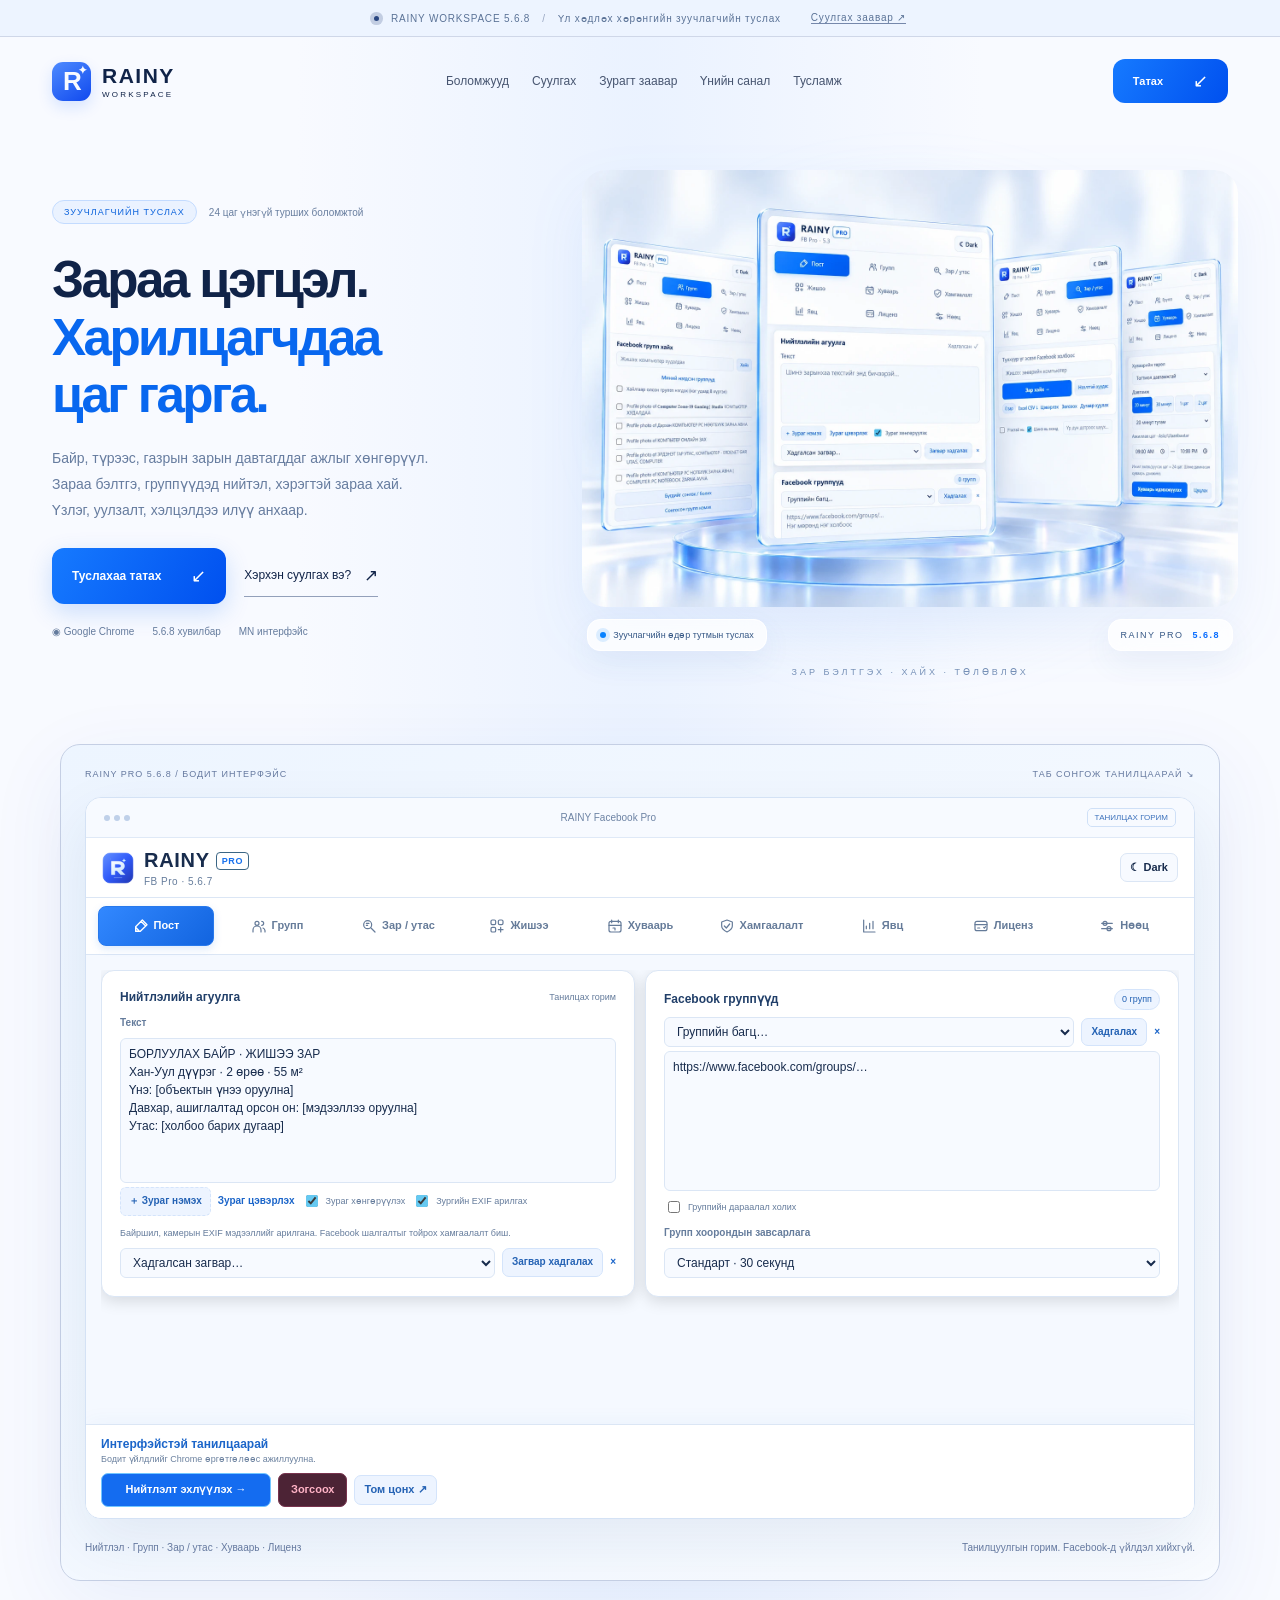
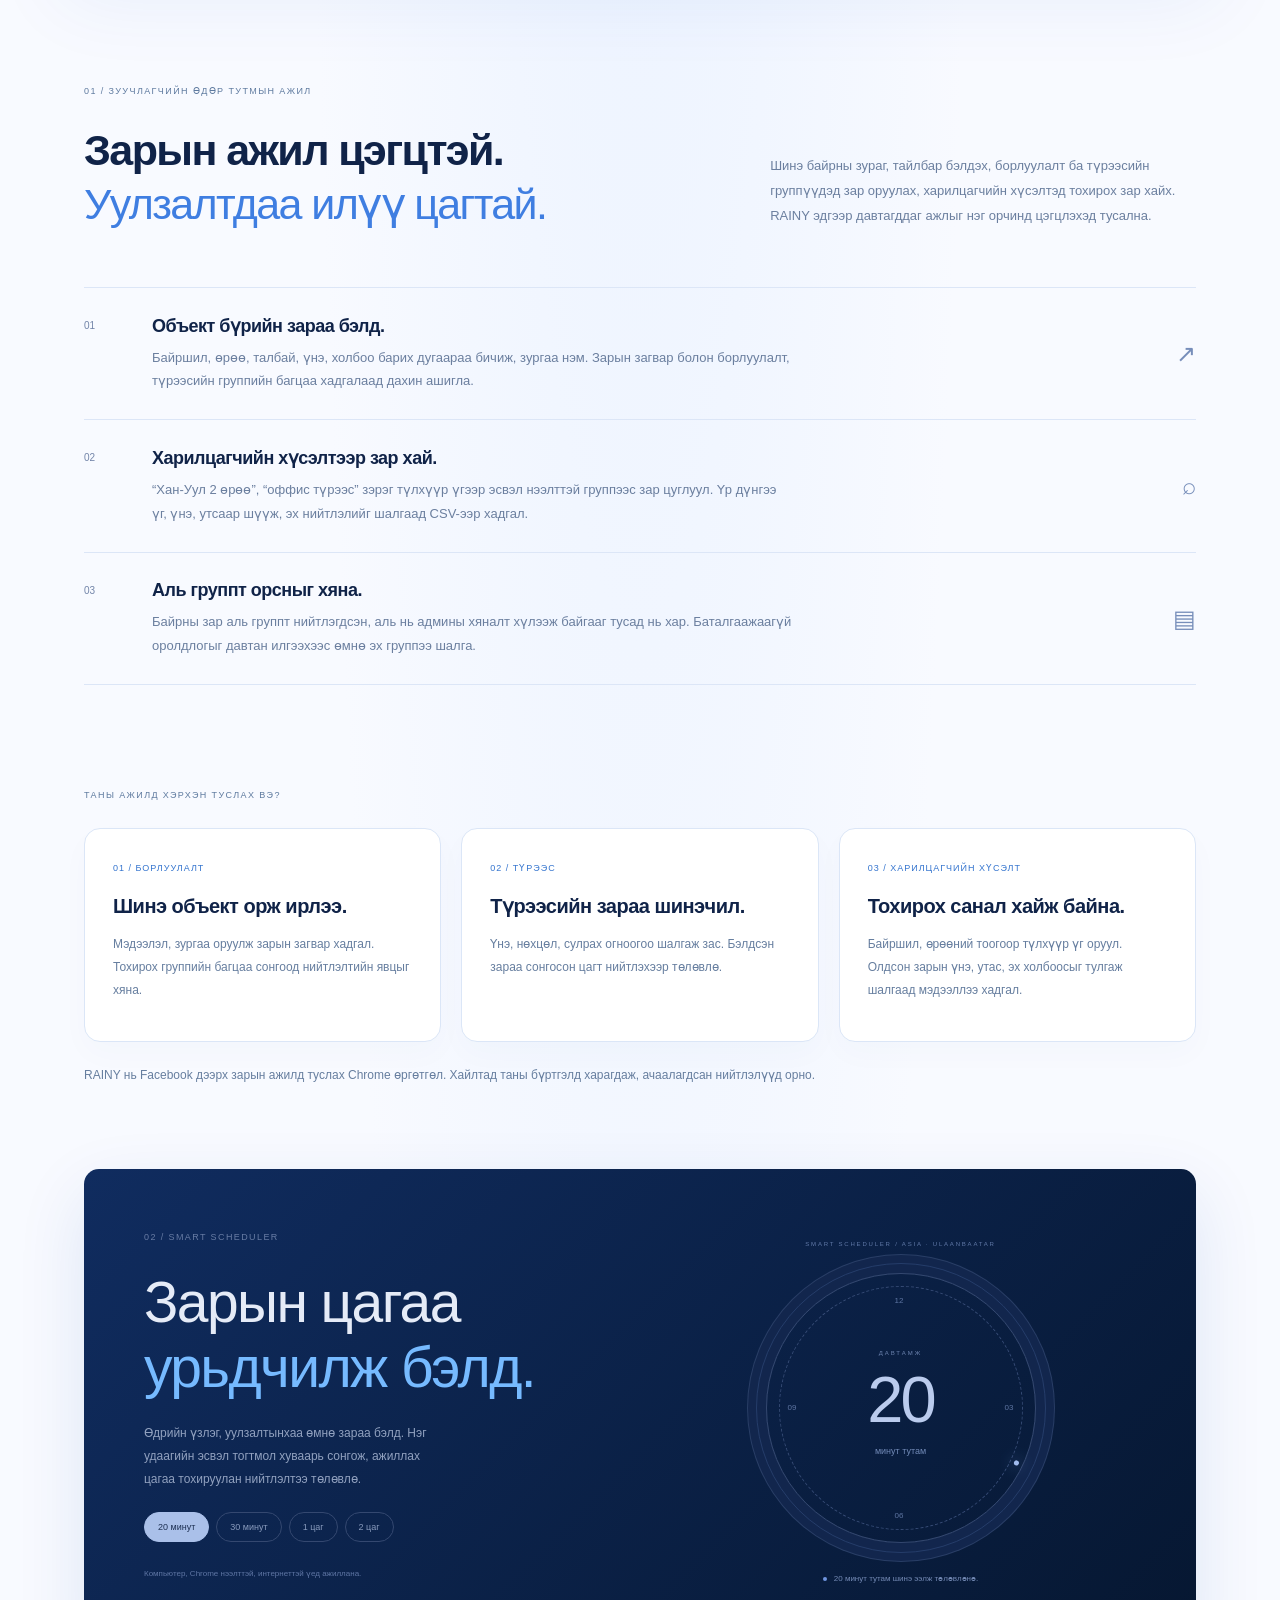
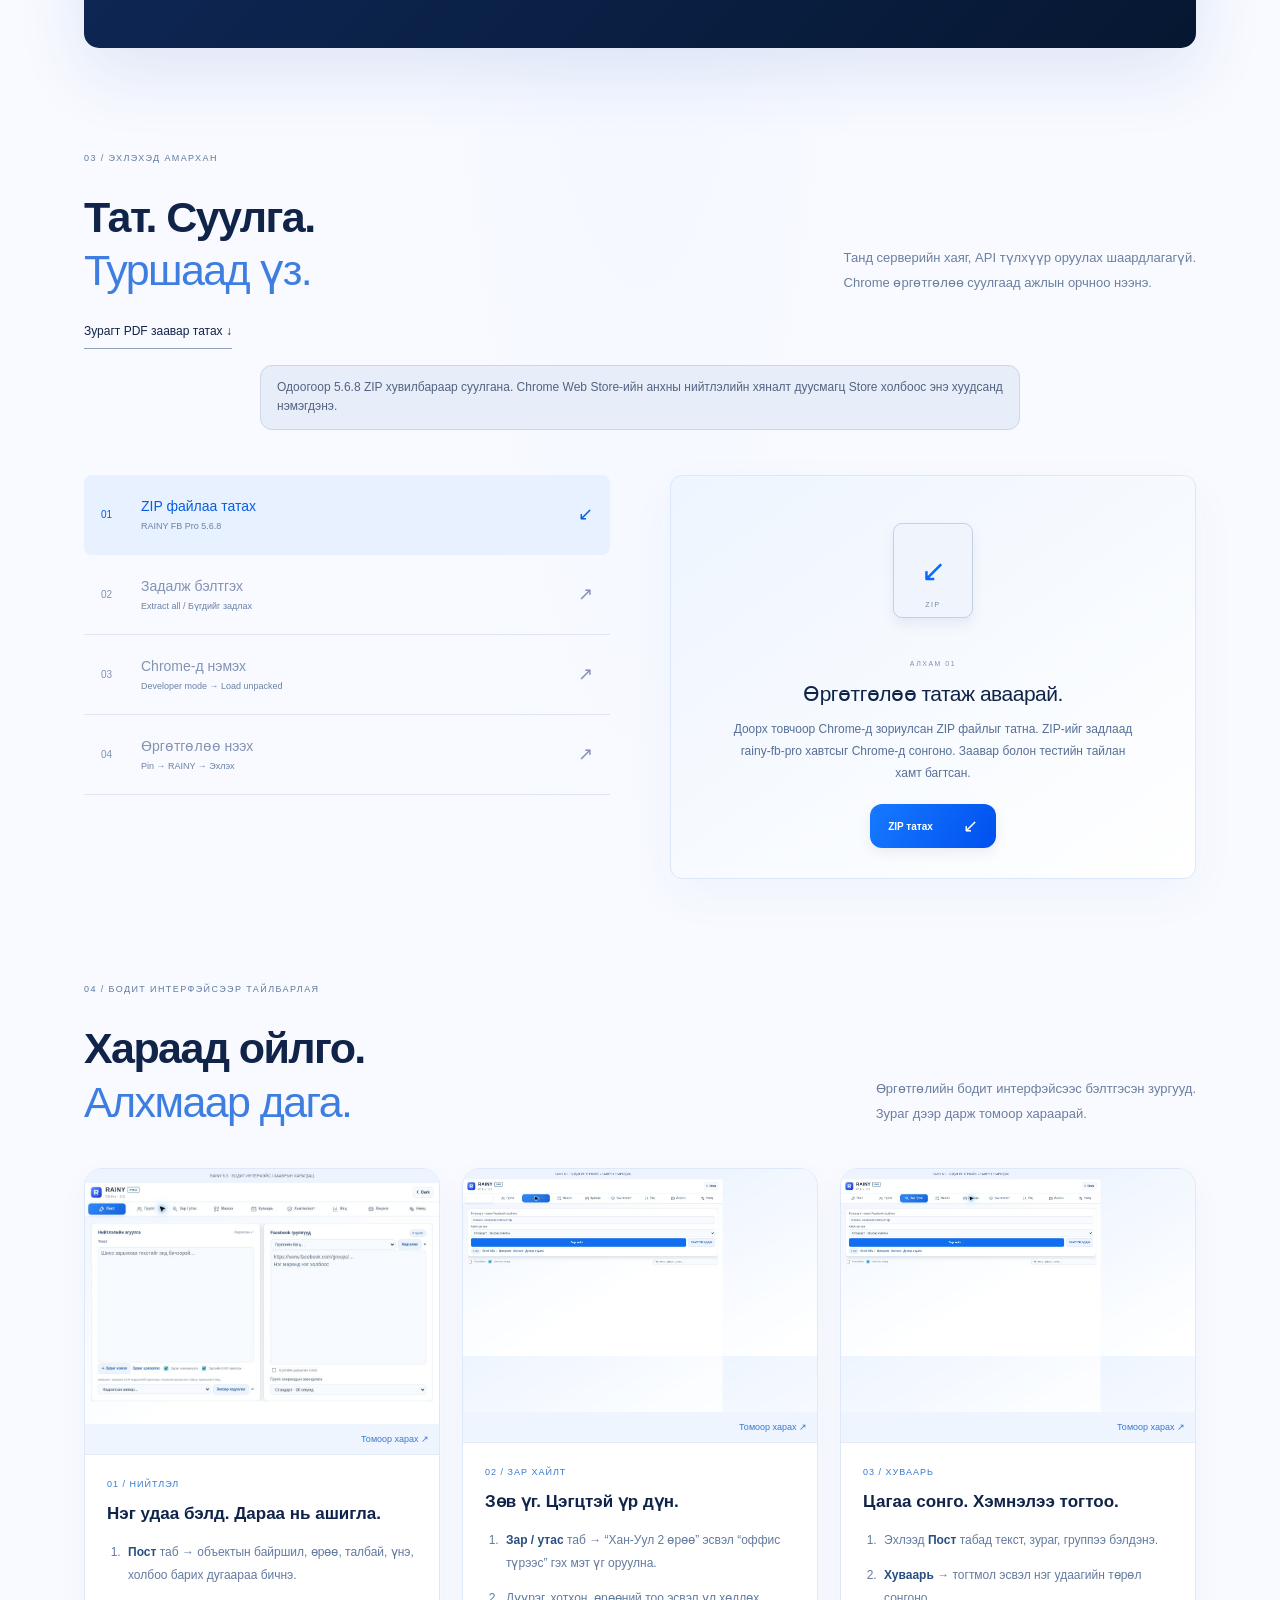
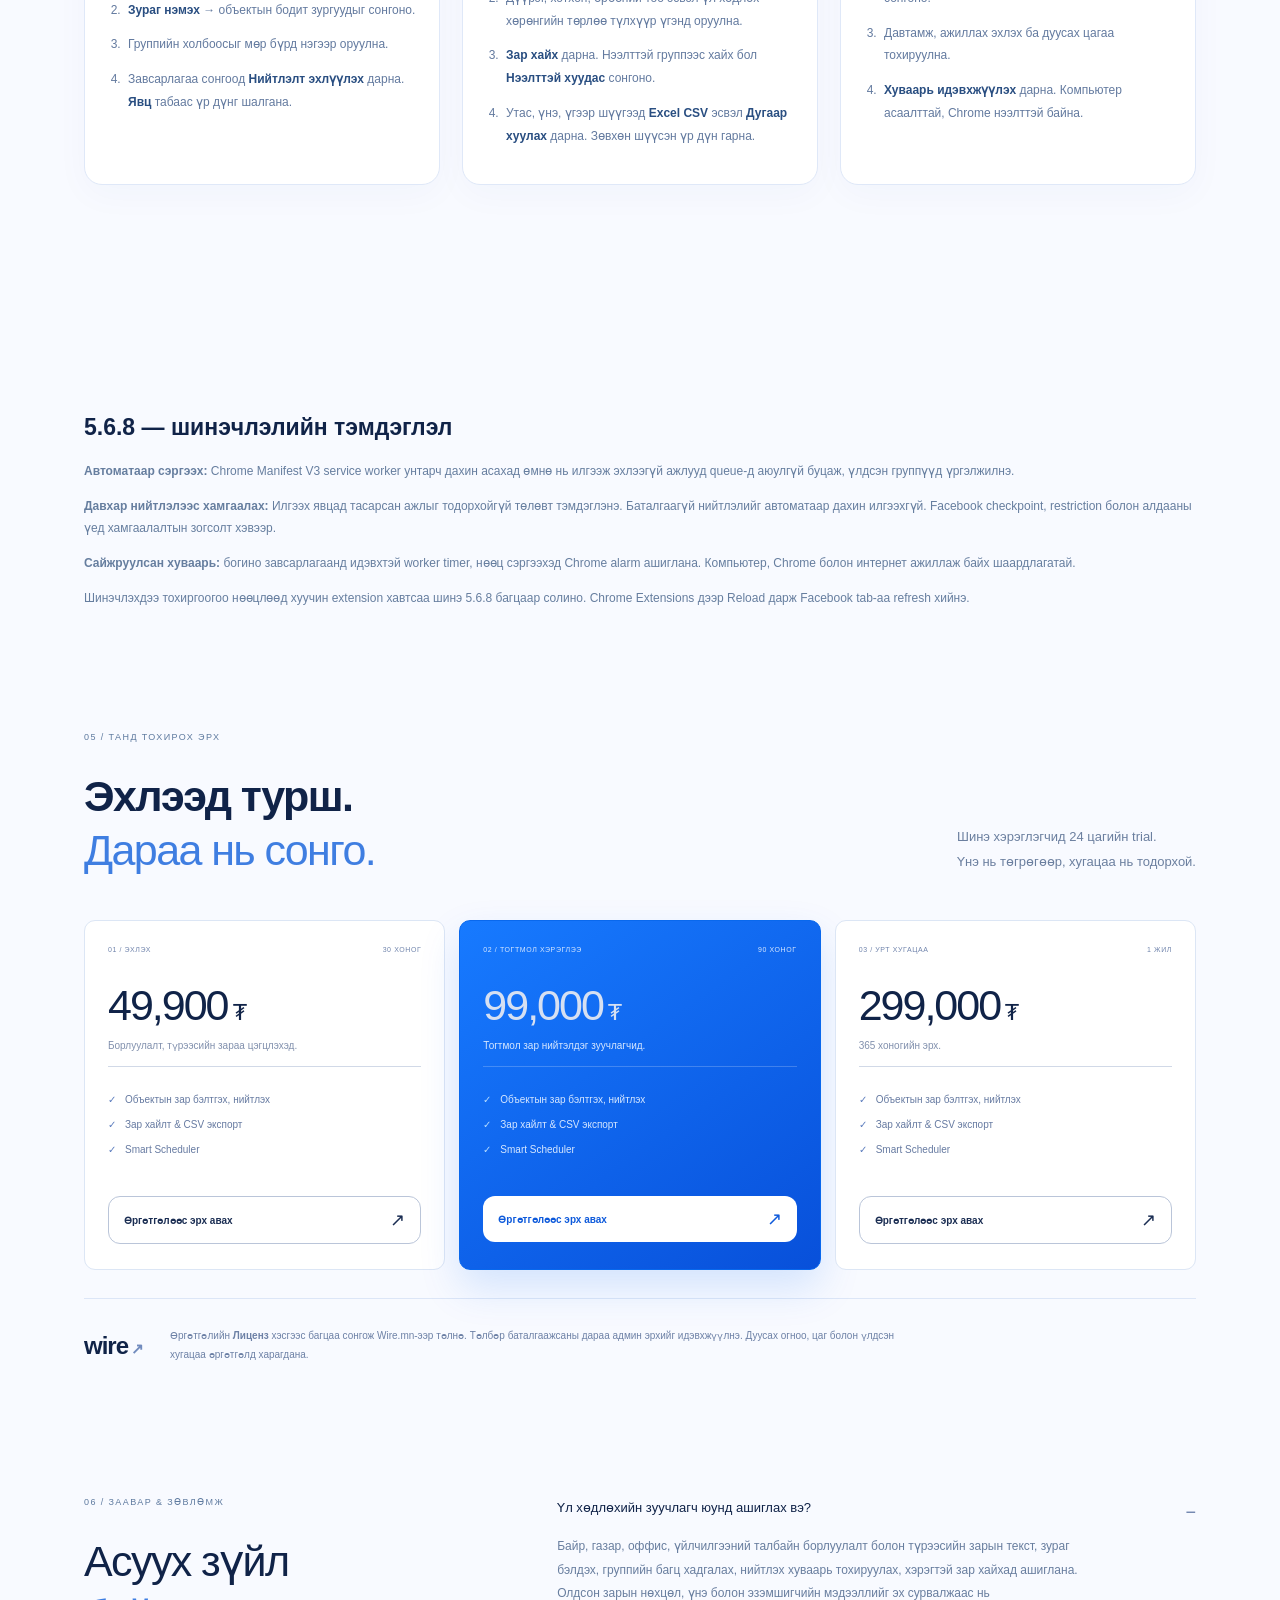
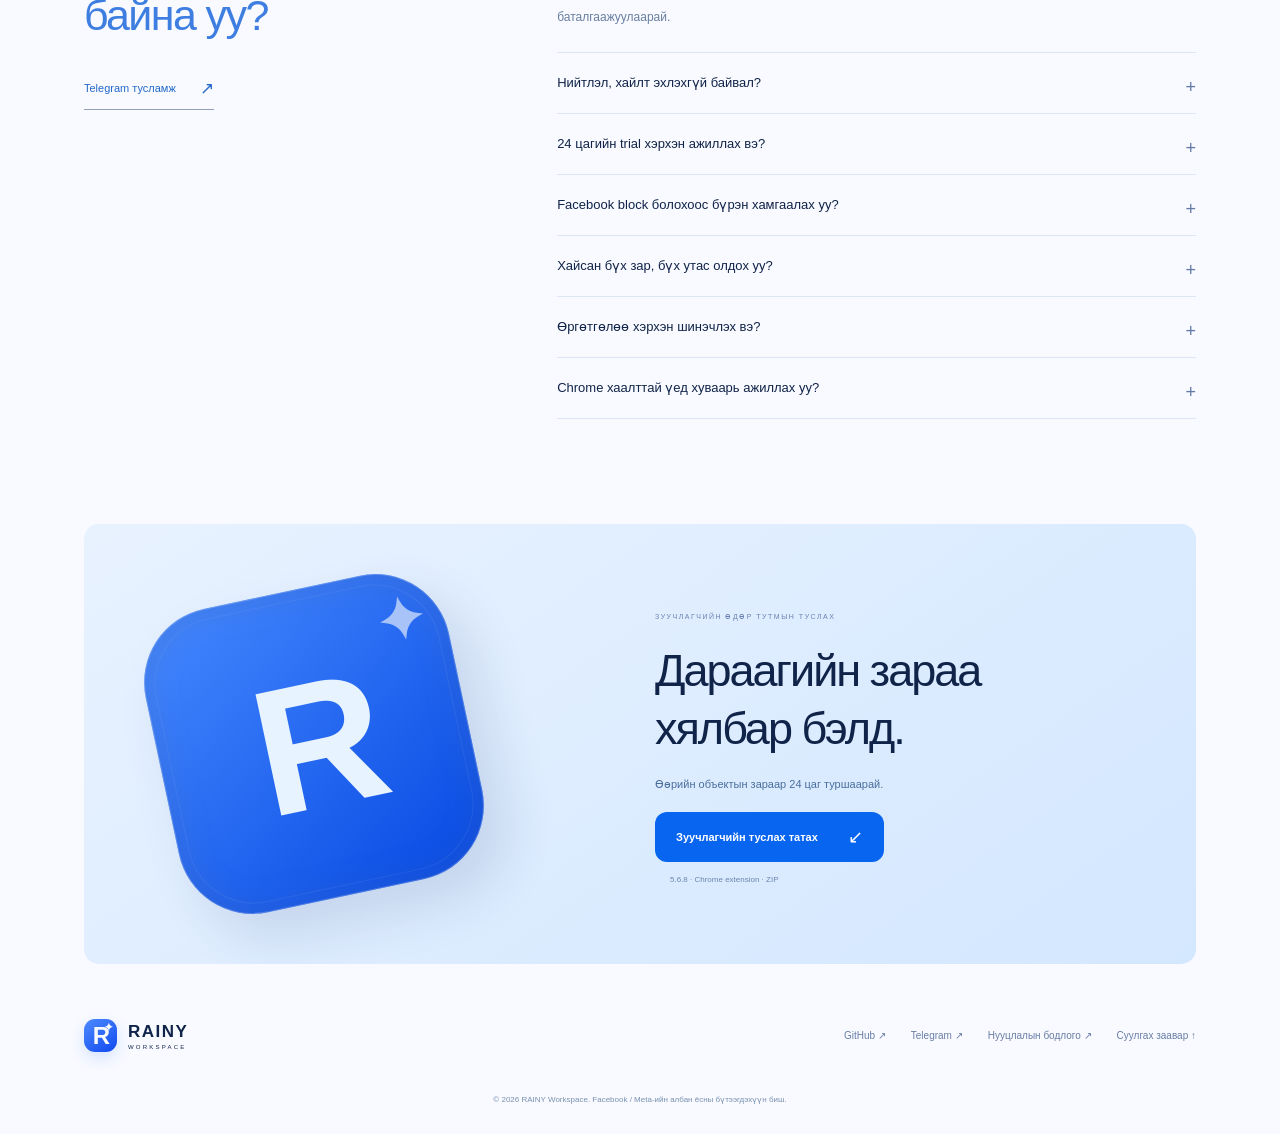
==== public/index.html @ 098c264e "site: serve 5.6.8 download from published release asset" ====
<!doctype html><html lang="mn"><head><meta charset="utf-8"><meta name="viewport" content="width=device-width,initial-scale=1"><meta name="theme-color" content="#f3f7ff"><title>RAINY — Үл хөдлөх хөрөнгийн зуучлагчийн туслах</title><meta name="description" content="Үл хөдлөх хөрөнгийн зуучлагчдад зориулсан RAINY туслах. Байр, түрээс, газрын зараа бэлтгэх, Facebook группүүдэд нийтлэх, зар хайх, хуваарь төлөвлөх Chrome өргөтгөл."><link rel="icon" href="icon.svg" type="image/svg+xml"><link rel="stylesheet" href="style.199dbffa7748.css"><script src="app.b4d2ba57d3ee.js" defer></script><meta property="og:type" content="website"><meta property="og:site_name" content="RAINY Workspace"><meta property="og:title" content="RAINY Workspace 5.6.8 — 24 цаг үнэгүй турш"><meta property="og:description" content="Үл хөдлөх хөрөнгийн зуучлагчийн туслах. Chrome өргөтгөл 5.6.8 — queue сэргээх сайжруулалттай, зурагт PDF заавартай."><meta property="og:image" content="https://workspace.rainy.studio/assets/rainy-share-567.jpg"><meta property="og:image:secure_url" content="https://workspace.rainy.studio/assets/rainy-share-567.jpg"><meta property="og:image:type" content="image/jpeg"><meta property="og:image:width" content="1536"><meta property="og:image:height" content="1024"><meta property="og:image:alt" content="RAINY Workspace 5.6.8 — нийтлэл, зар хайлт, хуваарийн туслах"><meta name="twitter:card" content="summary_large_image"><meta name="twitter:title" content="RAINY Workspace — 24 цаг үнэгүй турш"><meta name="twitter:image" content="https://workspace.rainy.studio/assets/rainy-share-567.jpg"><meta property="og:url" content="https://workspace.rainy.studio/"><style>.install-status{max-width:760px;margin:12px auto 0;padding:12px 16px;border:1px solid #cbd6e8;border-radius:12px;background:#e8eef9;color:#526381;font-size:12px;line-height:1.6}</style></head><body>
<div class="announce"><span class="pulse"></span> RAINY WORKSPACE 5.6.8 <span class="announce-divider">/</span> Үл хөдлөх хөрөнгийн зуучлагчийн туслах <a href="#install">Суулгах заавар ↗</a></div>
<header><a class="wordmark" href="#" aria-label="RAINY нүүр"><span class="logo">R<span>✦</span></span><span>RAINY<small>WORKSPACE</small></span></a><nav aria-label="Үндсэн цэс"><a href="#workspace">Боломжууд</a><a href="#install">Суулгах</a><a href="#usage">Зурагт заавар</a><a href="#pricing">Үнийн санал</a><a href="#help">Тусламж</a></nav><a class="button nav-download" href="https://raw.githubusercontent.com/ssboroo/rainy_workspace-fb/main/public/downloads/rainy-fb-pro-5.6.8.zip" download>Татах <span>↙</span></a><button class="mobile-menu" aria-label="Цэс нээх" aria-expanded="false">☰</button></header>
<main><section class="hero"><div class="hero-intro"><div class="hero-kicker"><span class="pill">ЗУУЧЛАГЧИЙН ТУСЛАХ</span><span>24 цаг үнэгүй турших боломжтой</span></div><h1>Зараа цэгцэл.<br><span>Харилцагчдаа<br>цаг гарга.</span></h1><p class="hero-copy">Байр, түрээс, газрын зарын давтагддаг ажлыг хөнгөрүүл.<br>Зараа бэлтгэ, группүүдэд нийтэл, хэрэгтэй зараа хай.<br>Үзлэг, уулзалт, хэлцэлдээ илүү анхаар.</p><div class="hero-actions"><a class="button primary" href="https://raw.githubusercontent.com/ssboroo/rainy_workspace-fb/main/public/downloads/rainy-fb-pro-5.6.8.zip" download>Туслахаа татах <span>↙</span></a><a class="text-link" href="#install">Хэрхэн суулгах вэ? <span>↗</span></a></div><div class="hero-meta"><span>◉ Google Chrome</span><span>5.6.8 хувилбар</span><span>MN интерфэйс</span></div>
</div><div class="luxury-stage"><div class="stage-glow"></div><img class="hero-product" src="assets/workspace-hero.webp" alt="RAINY Pro — нийтлэл, групп, зар хайлт, хуваарийн шилэн самбарууд" width="1536" height="1024" fetchpriority="high"><span class="float-label label-one"><i></i> Зуучлагчийн өдөр тутмын туслах</span><span class="float-label label-two">RAINY PRO <b>5.6.8</b></span><div class="stage-note">ЗАР БЭЛТГЭХ · ХАЙХ · ТӨЛӨВЛӨХ</div></div><div class="product-stage actual-stage" id="workspace"><div class="stage-label"><span>RAINY PRO 5.6.8 / БОДИТ ИНТЕРФЭЙС</span><span>ТАБ СОНГОЖ ТАНИЛЦААРАЙ ↘</span></div><div class="real-window"><div class="real-window-bar"><span class="traffic"><i></i><i></i><i></i></span><span>RAINY Facebook Pro</span><span class="preview-tag">ТАНИЛЦАХ ГОРИМ</span></div><iframe id="workspaceFrame" src="preview/index.html?v=567-layout1" title="RAINY Pro программын бодит интерфэйсийн интерактив танилцуулга" loading="lazy"></iframe></div><div class="stage-caption"><span>Нийтлэл · Групп · Зар / утас · Хуваарь · Лиценз</span><span>Танилцуулгын горим. Facebook-д үйлдэл хийхгүй.</span></div></div></section>
<section class="intro-section section-wrap reveal"><div class="section-index">01 / ЗУУЧЛАГЧИЙН ӨДӨР ТУТМЫН АЖИЛ</div><div class="intro-grid"><h2>Зарын ажил цэгцтэй.<br><em>Уулзалтдаа илүү цагтай.</em></h2><p>Шинэ байрны зураг, тайлбар бэлдэх, борлуулалт ба түрээсийн группүүдэд зар оруулах, харилцагчийн хүсэлтэд тохирох зар хайх. RAINY эдгээр давтагддаг ажлыг нэг орчинд цэгцлэхэд тусална.</p></div><div class="feature-strips"><article><span class="feature-num">01</span><div><h3>Объект бүрийн зараа бэлд.</h3><p>Байршил, өрөө, талбай, үнэ, холбоо барих дугаараа бичиж, зургаа нэм. Зарын загвар болон борлуулалт, түрээсийн группийн багцаа хадгалаад дахин ашигла.</p></div><span class="feature-icon">↗</span></article><article><span class="feature-num">02</span><div><h3>Харилцагчийн хүсэлтээр зар хай.</h3><p>“Хан-Уул 2 өрөө”, “оффис түрээс” зэрэг түлхүүр үгээр эсвэл нээлттэй группээс зар цуглуул. Үр дүнгээ үг, үнэ, утсаар шүүж, эх нийтлэлийг шалгаад CSV-ээр хадгал.</p></div><span class="feature-icon">⌕</span></article><article><span class="feature-num">03</span><div><h3>Аль группт орсныг хяна.</h3><p>Байрны зар аль группт нийтлэгдсэн, аль нь админы хяналт хүлээж байгааг тусад нь хар. Баталгаажаагүй оролдлогыг давтан илгээхээс өмнө эх группээ шалга.</p></div><span class="feature-icon">▤</span></article></div></section>
<section class="estate-workflows section-wrap reveal"><div class="section-index">ТАНЫ АЖИЛД ХЭРХЭН ТУСЛАХ ВЭ?</div><div class="estate-cards"><article><small>01 / БОРЛУУЛАЛТ</small><h3>Шинэ объект орж ирлээ.</h3><p>Мэдээлэл, зургаа оруулж зарын загвар хадгал. Тохирох группийн багцаа сонгоод нийтлэлтийн явцыг хяна.</p></article><article><small>02 / ТҮРЭЭС</small><h3>Түрээсийн зараа шинэчил.</h3><p>Үнэ, нөхцөл, сулрах огноогоо шалгаж зас. Бэлдсэн зараа сонгосон цагт нийтлэхээр төлөвлө.</p></article><article><small>03 / ХАРИЛЦАГЧИЙН ХҮСЭЛТ</small><h3>Тохирох санал хайж байна.</h3><p>Байршил, өрөөний тоогоор түлхүүр үг оруул. Олдсон зарын үнэ, утас, эх холбоосыг тулгаж шалгаад мэдээллээ хадгал.</p></article></div><p class="estate-footnote">RAINY нь Facebook дээрх зарын ажилд туслах Chrome өргөтгөл. Хайлтад таны бүртгэлд харагдаж, ачаалагдсан нийтлэлүүд орно.</p></section><section class="schedule-section section-wrap reveal"><div class="schedule-copy"><div class="section-index">02 / SMART SCHEDULER</div><h2>Зарын цагаа<br><em>урьдчилж бэлд.</em></h2><p>Өдрийн үзлэг, уулзалтынхаа өмнө зараа бэлд. Нэг удаагийн эсвэл тогтмол хуваарь сонгож, ажиллах цагаа тохируулан нийтлэлтээ төлөвлө.</p><div class="schedule-choices" aria-label="Давтамжийн жишээ"><button class="selected" data-minutes="20">20 минут</button><button data-minutes="30">30 минут</button><button data-minutes="60">1 цаг</button><button data-minutes="120">2 цаг</button></div><small>Компьютер, Chrome нээлттэй, интернеттэй үед ажиллана.</small></div><div class="schedule-visual"><span class="orbit-label">SMART SCHEDULER / ASIA · ULAANBAATAR</span><div class="clock-face"><div class="clock-ring"></div><span class="clock-mark top">12</span><span class="clock-mark right">03</span><span class="clock-mark bottom">06</span><span class="clock-mark left">09</span><div class="clock-hand"></div><div class="clock-center"></div><div class="clock-caption"><small>ДАВТАМЖ</small><strong id="scheduleNumber">20</strong><span id="scheduleUnit">минут тутам</span></div></div><div class="schedule-label"><i></i><span id="scheduleExplanation">20 минут тутам шинэ ээлж төлөвлөнө.</span></div></div></section>
<section class="install-section section-wrap reveal" id="install"><div class="section-index">03 / ЭХЛЭХЭД АМАРХАН</div><div class="section-heading"><h2>Тат. Суулга.<br><em>Туршаад үз.</em></h2><p>Танд серверийн хаяг, API түлхүүр оруулах шаардлагагүй.<br>Chrome өргөтгөлөө суулгаад ажлын орчноо нээнэ.</p></div><p><a class="text-link" href="downloads/Zaavar.pdf" target="_blank" rel="noopener">Зурагт PDF заавар татах ↓</a></p><p class="install-status">Одоогоор 5.6.8 ZIP хувилбараар суулгана. Chrome Web Store-ийн анхны нийтлэлийн хяналт дуусмагц Store холбоос энэ хуудсанд нэмэгдэнэ.</p><div class="install-layout"><div class="install-steps" role="tablist" aria-label="Суулгах алхмууд"><button role="tab" aria-selected="true" class="active" data-step="0"><span>01</span><div><strong>ZIP файлаа татах</strong><small>RAINY FB Pro 5.6.8</small></div><b>↙</b></button><button role="tab" aria-selected="false" data-step="1"><span>02</span><div><strong>Задалж бэлтгэх</strong><small>Extract all / Бүгдийг задлах</small></div><b>↗</b></button><button role="tab" aria-selected="false" data-step="2"><span>03</span><div><strong>Chrome-д нэмэх</strong><small>Developer mode → Load unpacked</small></div><b>↗</b></button><button role="tab" aria-selected="false" data-step="3"><span>04</span><div><strong>Өргөтгөлөө нээх</strong><small>Pin → RAINY → Эхлэх</small></div><b>↗</b></button></div><div class="install-detail" role="tabpanel" aria-live="polite"><div class="install-art" id="installArt"></div><span class="step-kicker" id="stepKicker">АЛХАМ 01</span><h3 id="stepTitle">Өргөтгөлөө татаж аваарай.</h3><p id="stepText">Доорх товчоор Chrome-д зориулсан ZIP файлыг татна. ZIP-ийг задлаад rainy-fb-pro хавтсыг Chrome-д сонгоно. ZIP дотор “Заавар.pdf” зурагт суулгах заавар хамт багтсан.</p><div id="stepAction"><a class="button primary" href="https://raw.githubusercontent.com/ssboroo/rainy_workspace-fb/main/public/downloads/rainy-fb-pro-5.6.8.zip" download>ZIP татах <span>↙</span></a></div></div></div></section>
<section class="usage-section section-wrap reveal" id="usage"><div class="section-index">04 / БОДИТ ИНТЕРФЭЙСЭЭР ТАЙЛБАРЛАЯ</div><div class="section-heading"><h2>Хараад ойлго.<br><em>Алхмаар дага.</em></h2><p>Өргөтгөлийн бодит интерфэйсээс бэлтгэсэн зургууд.<br>Зураг дээр дарж томоор хараарай.</p></div><div class="usage-grid"><article><button class="guide-image" data-image="assets/guide-post.jpg" aria-label="Нийтлэлийн зургийг томруулах"><img src="assets/guide-post.jpg" alt="Пост табын текст, зураг, группийн холбоос оруулах талбарууд" loading="lazy" width="1000" height="720"><span>Томоор харах ↗</span></button><small>01 / НИЙТЛЭЛ</small><h3>Нэг удаа бэлд. Дараа нь ашигла.</h3><ol><li><b>Пост</b> таб → объектын байршил, өрөө, талбай, үнэ, холбоо барих дугаараа бичнэ.</li><li><b>Зураг нэмэх</b> → объектын бодит зургуудыг сонгоно.</li><li>Группийн холбоосыг мөр бүрд нэгээр оруулна.</li><li>Завсарлагаа сонгоод <b>Нийтлэлт эхлүүлэх</b> дарна. <b>Явц</b> табаас үр дүнг шалгана.</li></ol></article><article><button class="guide-image" data-image="assets/guide-search.jpg" aria-label="Хайлтын зургийг томруулах"><img src="assets/guide-search.jpg" alt="Зар утас табын түлхүүр үг, хайлтын гүн, CSV болон шүүлтүүр" loading="lazy" width="1000" height="720"><span>Томоор харах ↗</span></button><small>02 / ЗАР ХАЙЛТ</small><h3>Зөв үг. Цэгцтэй үр дүн.</h3><ol><li><b>Зар / утас</b> таб → “Хан-Уул 2 өрөө” эсвэл “оффис түрээс” гэх мэт үг оруулна.</li><li>Дүүрэг, хотхон, өрөөний тоо эсвэл үл хөдлөх хөрөнгийн төрлөө түлхүүр үгэнд оруулна.</li><li><b>Зар хайх</b> дарна. Нээлттэй группээс хайх бол <b>Нээлттэй хуудас</b> сонгоно.</li><li>Утас, үнэ, үгээр шүүгээд <b>Excel CSV</b> эсвэл <b>Дугаар хуулах</b> дарна. Зөвхөн шүүсэн үр дүн гарна.</li></ol></article><article><button class="guide-image" data-image="assets/guide-schedule.jpg" aria-label="Хуваарийн зургийг томруулах"><img src="assets/guide-schedule.jpg" alt="Хуваарь табын давтамж болон ажиллах цагийн тохиргоо" loading="lazy" width="1000" height="720"><span>Томоор харах ↗</span></button><small>03 / ХУВААРЬ</small><h3>Цагаа сонго. Хэмнэлээ тогтоо.</h3><ol><li>Эхлээд <b>Пост</b> табад текст, зураг, группээ бэлдэнэ.</li><li><b>Хуваарь</b> → тогтмол эсвэл нэг удаагийн төрөл сонгоно.</li><li>Давтамж, ажиллах эхлэх ба дуусах цагаа тохируулна.</li><li><b>Хуваарь идэвхжүүлэх</b> дарна. Компьютер асаалттай, Chrome нээлттэй байна.</li></ol></article></div></section><section class="section-wrap release-note" id="release"><h2>5.6.8 — шинэчлэлийн тэмдэглэл</h2><p><strong>Автоматаар сэргээх:</strong> Chrome Manifest V3 service worker унтарч дахин асахад өмнө нь илгээж эхлээгүй ажлууд queue-д аюулгүй буцаж, үлдсэн группүүд үргэлжилнэ.</p><p><strong>Давхар нийтлэлээс хамгаалах:</strong> Илгээх явцад тасарсан ажлыг тодорхойгүй төлөвт тэмдэглэнэ. Баталгаагүй нийтлэлийг автоматаар дахин илгээхгүй. Facebook checkpoint, restriction болон алдааны үед хамгаалалтын зогсолт хэвээр.</p><p><strong>Сайжруулсан хуваарь:</strong> богино завсарлагаанд идэвхтэй worker timer, нөөц сэргээхэд Chrome alarm ашиглана. Компьютер, Chrome болон интернет ажиллаж байх шаардлагатай.</p><p>Шинэчлэхдээ тохиргоогоо нөөцлөөд хуучин extension хавтсаа шинэ 5.6.8 багцаар солино. Chrome Extensions дээр Reload дарж Facebook tab-аа refresh хийнэ.</p></section><section class="pricing-section section-wrap reveal" id="pricing"><div class="section-index">05 / ТАНД ТОХИРОХ ЭРХ</div><div class="section-heading"><h2>Эхлээд турш.<br><em>Дараа нь сонго.</em></h2><p>Шинэ хэрэглэгчид 24 цагийн trial.<br>Үнэ нь төгрөгөөр, хугацаа нь тодорхой.</p></div><div class="pricing-grid"><article class="price-card"><div class="plan-top"><span>01 / ЭХЛЭХ</span><span>30 ХОНОГ</span></div><h3>49,900<span>₮</span></h3><p>Борлуулалт, түрээсийн зараа цэгцлэхэд.</p><ul><li>Объектын зар бэлтгэх, нийтлэх</li><li>Зар хайлт & CSV экспорт</li><li>Smart Scheduler</li></ul><a class="button outline" href="#download">Өргөтгөлөөс эрх авах <span>↗</span></a></article><article class="price-card featured"><div class="plan-top"><span>02 / ТОГТМОЛ ХЭРЭГЛЭЭ</span><span>90 ХОНОГ</span></div><h3>99,000<span>₮</span></h3><p>Тогтмол зар нийтэлдэг зуучлагчид.</p><ul><li>Объектын зар бэлтгэх, нийтлэх</li><li>Зар хайлт & CSV экспорт</li><li>Smart Scheduler</li></ul><a class="button light" href="#download">Өргөтгөлөөс эрх авах <span>↗</span></a></article><article class="price-card"><div class="plan-top"><span>03 / УРТ ХУГАЦАА</span><span>1 ЖИЛ</span></div><h3>299,000<span>₮</span></h3><p>365 хоногийн эрх.</p><ul><li>Объектын зар бэлтгэх, нийтлэх</li><li>Зар хайлт & CSV экспорт</li><li>Smart Scheduler</li></ul><a class="button outline" href="#download">Өргөтгөлөөс эрх авах <span>↗</span></a></article></div><div class="payment-note"><span class="wire-mark">wire<span>↗</span></span><p>Өргөтгөлийн <strong>Лиценз</strong> хэсгээс багцаа сонгож Wire.mn-ээр төлнө. Төлбөр баталгаажсаны дараа админ эрхийг идэвхжүүлнэ. Дуусах огноо, цаг болон үлдсэн хугацаа өргөтгөлд харагдана.</p></div></section>
<section class="help-section section-wrap reveal" id="help"><div class="help-left"><div class="section-index">06 / ЗААВАР & ЗӨВЛӨМЖ</div><h2>Асуух зүйл<br><em>байна уу?</em></h2><a class="text-link" href="https://t.me/boroobro" target="_blank" rel="noopener">Telegram тусламж <span>↗</span></a></div><div class="faq"><details open><summary>Үл хөдлөхийн зуучлагч юунд ашиглах вэ?</summary><p>Байр, газар, оффис, үйлчилгээний талбайн борлуулалт болон түрээсийн зарын текст, зураг бэлдэх, группийн багц хадгалах, нийтлэх хуваарь тохируулах, хэрэгтэй зар хайхад ашиглана. Олдсон зарын нөхцөл, үнэ болон эзэмшигчийн мэдээллийг эх сурвалжаас нь баталгаажуулаарай.</p></details><details><summary>Нийтлэл, хайлт эхлэхгүй байвал?</summary><p>Facebook-д нэвтэрсэн эсэхээ шалга. Өргөтгөлийг шинэчилсний дараа Facebook tab-аа нэг удаа refresh хийнэ. “Нөөц” табын “Facebook холболт шалгах” товчоор холболтоо шалгаж, “Явц” табын алдааны мөрийг харна.</p></details><details><summary>24 цагийн trial хэрхэн ажиллах вэ?</summary><p>Өргөтгөлөө анх ашиглахад trial бүртгэгдэнэ. Дуусах он, сар, өдөр, цаг болон үлдсэн хугацааны тоолуур дээд хэсэгт харагдана. Шинэчлэлт хийх нь trial-ийг дахин эхлүүлэхгүй.</p></details><details><summary>Facebook block болохоос бүрэн хамгаалах уу?</summary><p>Бүрэн хамгаална гэсэн баталгаа байхгүй. Restriction/checkpoint илэрвэл ажиллагааг түр зогсооно. Өдөрт илгээх хязгаар, групп хоорондын завсарлага, амралтын тохиргоогоо өөрийн хэрэглээнд тааруулна.</p></details><details><summary>Хайсан бүх зар, бүх утас олдох уу?</summary><p>Facebook хуудсанд ачаалагдаж, таны бүртгэлд харагдаж буй агуулгыг уншина. Хаалттай эсвэл ачаалагдаагүй бүх мэдээллийг бүрэн татах баталгаа байхгүй. Утас болон эх нийтлэлийг тулгаж шалгаарай.</p></details><details><summary>Өргөтгөлөө хэрхэн шинэчлэх вэ?</summary><p>Өмнөх хувилбарын draft, загвараа нөөцөл. Шинэ ZIP-ийг задалж, ижил extension хавтсын файлуудыг шинэчил. chrome://extensions дээр Reload дарж, Facebook tab-уудаа refresh хийнэ. Хуучин ба шинэ хувилбарыг зэрэг ажиллуулахгүй.</p></details><details><summary>Chrome хаалттай үед хуваарь ажиллах уу?</summary><p>Үгүй. Компьютер асаалттай, Chrome нээлттэй, интернеттэй байна. Компьютер унтсан хугацааны ээлжүүдийг бөөнөөр нөхөж нийтлэхгүй.</p></details></div></section>
<section class="download-section reveal" id="download"><div class="download-orb" aria-hidden="true">R<span>✦</span></div><div><span class="section-index">ЗУУЧЛАГЧИЙН ӨДӨР ТУТМЫН ТУСЛАХ</span><h2>Дараагийн зараа<br>хялбар бэлд.</h2><p>Өөрийн объектын зараар 24 цаг туршаарай.</p><a class="button light" href="https://raw.githubusercontent.com/ssboroo/rainy_workspace-fb/main/public/downloads/rainy-fb-pro-5.6.8.zip" download>Зуучлагчийн туслах татах <span>↙</span></a><small>5.6.8 · Chrome extension · ZIP</small></div></section></main>
<footer><a class="wordmark" href="#"><span class="logo">R<span>✦</span></span><span>RAINY<small>WORKSPACE</small></span></a><div><a href="https://github.com/ssboroo/rainy_workspace-fb" target="_blank" rel="noopener">GitHub ↗</a><a href="https://t.me/boroobro" target="_blank" rel="noopener">Telegram ↗</a><a href="/privacy.html">Нууцлалын бодлого ↗</a><a href="#install">Суулгах заавар ↑</a></div><small>© 2026 RAINY Workspace. Facebook / Meta-ийн албан ёсны бүтээгдэхүүн биш.</small></footer><div id="toast" role="status" hidden></div><dialog id="imageDialog"><button id="closeImage" aria-label="Зураг хаах">×</button><img id="largeImage" alt="Өргөтгөлийн интерфэйсийн том зураг"></dialog></body></html>
---- public/style.199dbffa7748.css ----
:root{--ink:#0f2143;--muted:#616f89;--paper:#edf0f7;--line:#d1d9e7;--green:#0d2555;--lime:#b3c9f3}*{box-sizing:border-box}html{scroll-behavior:smooth;scroll-padding-top:30px}body{margin:0;background:var(--paper);color:var(--ink);font-family:Arial,"Segoe UI",sans-serif;-webkit-font-smoothing:antialiased}a{color:inherit;text-decoration:none}button{font:inherit;cursor:pointer}a:focus-visible,button:focus-visible,summary:focus-visible{outline:3px solid #5975ad;outline-offset:5px}button,a{touch-action:manipulation}.announce{height:37px;display:flex;align-items:center;justify-content:center;gap:12px;font-size:10px;letter-spacing:.8px;background:#dbe2ef;border-bottom:1px solid #cfd7e8}.announce a{font-size:10px;border-bottom:1px solid #7688ab;margin-left:18px}.announce-divider{color:#98a6c1}.pulse{height:5px;width:5px;background:#2a4781;border-radius:50%;box-shadow:0 0 0 4px #c2cde2}header{height:99px;display:flex;justify-content:space-between;align-items:center;max-width:1320px;margin:auto;padding:0 52px}.wordmark{display:flex;gap:11px;align-items:center;font-size:21px;font-weight:800;letter-spacing:1.5px}.wordmark small{display:block;font-size:8px;font-weight:500;letter-spacing:2.2px;margin-top:2px}.logo{position:relative;display:grid;place-items:center;font-size:26px;font-weight:900;border-radius:11px;width:39px;height:39px;background:var(--green);color:var(--paper);letter-spacing:-2px;box-shadow:inset 0 0 0 1px #fff2}.logo>span{position:absolute;font-size:11px;top:2px;right:4px;letter-spacing:0}header nav{display:flex;gap:28px;font-size:11px;color:#475570}.button{display:inline-flex;justify-content:space-between;align-items:center;gap:30px;padding:17px 24px;border-radius:50px;font-size:12px;font-weight:600;transition:transform .25s,background .25s,box-shadow .25s}.button:hover{transform:translateY(-3px);box-shadow:0 7px 20px #11224317}.button span{font-size:18px;font-weight:400}.nav-download{padding:11px 20px;background:#0f2144;color:#ecf0f8;font-size:11px}.mobile-menu{display:none}.primary{background:#0f2246;color:#e6ecf7;box-shadow:0 5px 14px #10224512}.light{background:#e3eaf7;color:#0f244e}.outline{border:1px solid #bac5d9;color:#1b2e53}.text-link{font-size:12px;border-bottom:1px solid #93a0ba;padding:10px 0;display:inline-flex;gap:24px;align-items:center}.text-link span{font-size:17px}.hero{padding:44px 24px 0;text-align:center;overflow:hidden}.hero-kicker{display:flex;justify-content:center;align-items:center;gap:12px;font-size:10px;color:#72819e}.pill{border:1px solid #bdc8dc;padding:6px 11px;border-radius:20px;font-size:9px;letter-spacing:1px;color:#3a507b;background:#dde4f2}h1{font-size:102px;line-height:1.09;letter-spacing:-6px;font-weight:500;margin:25px auto 23px;position:relative;max-width:880px}h1>span{font-family:Georgia,"Times New Roman",serif;font-style:italic;font-weight:400;letter-spacing:-4px;color:#415a8b}.hero-star{display:inline-block;font-size:58px;position:absolute;right:26px;top:68px;color:#5070ae;font-style:normal;animation:turn 35s linear infinite}.hero-copy{font-size:14px;line-height:1.85;color:#5e6c88;margin:0 0 24px}.hero-actions{display:flex;align-items:center;justify-content:center;gap:31px}.hero-meta{display:flex;gap:27px;justify-content:center;color:#8190ac;font-size:9px;margin:22px 0 0}.product-stage{position:relative;max-width:1090px;margin:58px auto 0;padding:28px 56px 23px;border:1px solid #c5cfe4;border-radius:18px 18px 0 0;background-color:#d2dcee;background-image:linear-gradient(#b6bfd233 1px,transparent 1px),linear-gradient(90deg,#b6bfd233 1px,transparent 1px);background-size:32px 32px;box-shadow:inset 0 0 120px #c9d4ea}.stage-label,.stage-caption{display:flex;justify-content:space-between;font-size:8px;letter-spacing:1.2px;color:#65799f}.stage-label{margin-bottom:24px}.stage-caption{margin-top:20px;letter-spacing:.5px;font-size:9px}.product-window{background:#fff;border:1px solid #f3f6fb;border-radius:12px;overflow:hidden;box-shadow:0 20px 40px #21304d1a,0 3px 6px #21304d0d;transform:perspective(1500px) rotateX(3deg);transform-origin:bottom;transition:transform .5s}.product-window:hover{transform:perspective(1500px) rotateX(0)}.window-top{height:34px;display:flex;align-items:center;justify-content:space-between;padding:0 13px;background:#f3f5fa;border-bottom:1px solid #dfe4ef;color:#8090b0;font-size:8px}.traffic{display:flex;gap:4px}.traffic i{width:5px;height:5px;border-radius:50%;background:#c4cde0}.window-version{font-size:8px;padding:2px 4px;border:1px solid #d7deeb;border-radius:3px}.demo-shell{display:grid;grid-template-columns:175px minmax(0,1fr);text-align:left}.demo-sidebar{padding:21px 14px;background:#eff2f9;border-right:1px solid #dee5f2;display:flex;flex-direction:column;min-height:354px}.demo-brand{display:flex;align-items:center;gap:9px;padding:0 7px 25px}.demo-brand .logo{width:28px;height:28px;border-radius:8px;font-size:21px}.demo-brand .logo>span{font-size:8px;right:3px;top:1px}.demo-brand b{font-size:12px;letter-spacing:.7px}.demo-brand small{display:block;font-size:7px;font-weight:500;color:#7a8aa9;margin-top:2px}.demo-nav{display:grid;gap:5px}.demo-nav button{display:flex;gap:10px;padding:11px 8px;border:0;background:transparent;color:#7386aa;text-align:left;border-radius:5px;font-size:9px}.demo-nav button.active{background:#d4def0;color:#324873;font-weight:700}.demo-nav button span{font-size:12px}.demo-trial{margin:38px 6px 17px;border:1px solid #ced7e9;background:#e3e9f6;border-radius:7px;padding:12px}.demo-trial>span{display:block;font-size:6px;letter-spacing:1px;color:#7d8fb2}.demo-trial strong{display:block;font-size:15px;font-weight:500;margin:6px 0;color:#375182}.demo-trial small{font-size:7px;color:#8192b4}.demo-sidebar-foot{margin-top:auto;font-size:7px;color:#8495b6;padding:0 9px}.demo-main{padding:23px 27px 17px;min-height:354px;display:flex;flex-direction:column}.demo-heading{display:flex;justify-content:space-between;align-items:center;margin-bottom:18px}.demo-heading small{font-size:6px;letter-spacing:1.3px;color:#798bad}.demo-heading h2{font-size:17px;letter-spacing:-.5px;font-weight:500;margin:6px 0 0}.demo-badge{font-size:7px;border:1px solid #d0d9eb;border-radius:20px;padding:5px 7px;color:#6c83b1}.demo-form{display:grid;grid-template-columns:1.3fr 1fr;gap:14px}.demo-form label{font-size:8px;color:#5d7094;display:block;margin-bottom:6px}.demo-text{padding:13px 11px;border:1px solid #d7deec;background:#f6f8fc;border-radius:6px;font-size:9px;line-height:1.8;color:#586a8e;height:126px;white-space:pre-line}.demo-group{font-size:7px;padding:8px 9px;border:1px solid #d6ddec;border-radius:4px;color:#61769f;margin-bottom:6px;display:flex;justify-content:space-between}.demo-group span{color:#6780b0}.demo-upload{border:1px dashed #c4cfe6;border-radius:5px;margin-top:9px;padding:10px;font-size:8px;color:#8194b8;text-align:center}.demo-bottom{display:flex;justify-content:space-between;align-items:center;margin-top:auto;padding-top:17px}.demo-status{font-size:7px;color:#8091b3}.demo-status i{width:4px;height:4px;border-radius:50%;background:#5e83cc;display:inline-block;margin-right:4px}.demo-bottom button{border:0;background:#1a325f;border-radius:5px;padding:10px 12px;font-size:8px;color:white}.demo-schedule-cards{display:grid;grid-template-columns:repeat(4,1fr);gap:7px}.demo-schedule-cards span{border:1px solid #c7d2e8;border-radius:6px;text-align:center;padding:16px 0;font-size:11px;color:#5a74a6}.demo-schedule-cards span:first-child{background:#dbe3f4;border-color:#7690c3;color:#254177}.demo-inline-note{margin-top:13px;font-size:9px;color:#7185ad;padding:12px;background:#e8eef8;border-radius:5px}.demo-lead-row{display:grid;grid-template-columns:1.2fr 1fr .8fr;gap:10px;padding:13px 8px;border-bottom:1px solid #dbe2ef;font-size:9px;color:#586d96}.demo-lead-row:first-child{font-size:7px;color:#899aba}.demo-lead-row b{color:#3f5e9a;font-weight:500}.section-wrap{max-width:1216px;margin:0 auto;padding:105px 52px}.section-index{font-size:9px;letter-spacing:1.4px;color:#6c7d9f;margin-bottom:28px}.intro-grid{display:grid;grid-template-columns:1.4fr 1fr;gap:90px;align-items:end}.intro-grid h2,.section-heading h2,.schedule-copy h2,.help-left h2{font-size:43px;line-height:1.25;font-weight:500;letter-spacing:-1.6px;margin:0}.intro-grid em,.section-heading em,.schedule-copy em,.help-left em{font-family:Georgia,serif;font-weight:400;color:#5570a4}.intro-grid>p,.section-heading>p{font-size:12px;line-height:1.95;color:#70809f;margin:0 0 3px}.feature-strips{margin-top:55px;border-top:1px solid var(--line)}.feature-strips article{display:flex;align-items:center;gap:32px;border-bottom:1px solid var(--line);padding:27px 0}.feature-num{font-size:10px;color:#7385a9;width:36px;align-self:flex-start;padding-top:5px}.feature-strips h3{font-size:18px;font-weight:500;letter-spacing:-.5px;margin:0 0 9px}.feature-strips p{font-size:11px;line-height:1.8;color:#7786a3;margin:0;max-width:640px}.feature-icon{margin-left:auto;font-size:24px;color:#778eba}.schedule-section{margin:5px auto 0;max-width:1112px;background:#102347;border-radius:15px;padding:63px 60px;display:grid;grid-template-columns:1fr 1fr;gap:50px;color:#e5ebf7}.schedule-copy .section-index{color:#687ca4}.schedule-copy h2{font-size:57px;line-height:1.14}.schedule-copy em{color:#7c96c9}.schedule-copy p{font-size:12px;line-height:1.9;color:#91a1bf;margin:22px 0 21px;max-width:310px}.schedule-choices{display:flex;gap:7px;margin-bottom:20px}.schedule-choices button{font-size:9px;padding:9px 13px;border:1px solid #344870;background:none;color:#899bbd;border-radius:20px}.schedule-choices button.selected{background:#aac0e9;color:#1f3154;border-color:#aac0e9}.schedule-copy>small{font-size:8px;color:#5f76a4}.schedule-visual{text-align:center;position:relative;align-self:center}.orbit-label{font-size:6px;letter-spacing:1.8px;color:#627aa9}.clock-face{width:270px;height:270px;border:1px solid #344870;border-radius:50%;position:relative;margin:23px auto 18px;box-shadow:0 0 0 18px #12264d,0 0 0 19px #293e66}.clock-ring{position:absolute;inset:12px;border:1px dashed #354a74;border-radius:50%}.clock-mark{position:absolute;font-size:8px;color:#5e75a2}.clock-mark.top{top:22px;left:128px}.clock-mark.bottom{bottom:22px;left:128px}.clock-mark.right{right:21px;top:129px}.clock-mark.left{left:21px;top:129px}.clock-caption{position:absolute;inset:67px 0 0}.clock-caption small{font-size:6px;letter-spacing:2px;color:#6d84b0}.clock-caption strong{display:block;font-size:65px;font-weight:400;letter-spacing:-3px;line-height:1.25;color:#bacbed}.clock-caption>span{font-size:9px;color:#7189b6}.clock-hand{position:absolute;width:5px;height:5px;border-radius:50%;background:#a0baec;top:6px;left:133px;transform-origin:2px 129px;transform:rotate(115deg);box-shadow:0 0 15px #8db2fb;transition:transform 1s}.clock-center{position:absolute;width:290px;height:290px;border:1px solid #253d6a;border-radius:50%;top:-11px;left:-11px;pointer-events:none}.schedule-label{display:inline-flex;align-items:center;gap:7px;font-size:8px;color:#7389b4;margin-top:13px}.schedule-label i{width:4px;height:4px;background:#6f95df;border-radius:50%}.section-heading{display:flex;justify-content:space-between;gap:30px;align-items:end}.install-layout{display:grid;grid-template-columns:1fr 1fr;gap:60px;margin-top:45px}.install-steps{display:grid;align-content:start}.install-steps button{display:flex;align-items:center;text-align:left;gap:20px;border:0;border-bottom:1px solid var(--line);padding:23px 17px;background:none;color:#8393b3;transition:background .3s,color .3s}.install-steps button.active{background:#dbe3f1;color:#1b2d4f;border-radius:8px;border-color:transparent}.install-steps button>span{font-size:10px;width:20px}.install-steps button strong{display:block;font-size:14px;font-weight:500}.install-steps button small{display:block;font-size:9px;margin-top:7px;color:#8193b7}.install-steps button b{margin-left:auto;font-size:18px;font-weight:400}.install-detail{background:#dde4f2;border:1px solid #ced7e9;border-radius:12px;padding:30px 36px;text-align:center;min-height:350px}.install-art{height:110px;display:flex;align-items:center;justify-content:center;margin-bottom:16px}.art-file{width:68px;height:80px;background:#f0f4fc;position:relative;border-radius:9px;box-shadow:0 7px 12px #596e971a;display:grid;place-items:center;font-size:30px;color:#3e5685;border:1px solid #c5d0e7}.art-file:after{content:'ZIP';position:absolute;font-size:7px;bottom:9px;letter-spacing:1.5px;color:#7387ae}.step-kicker{font-size:7px;letter-spacing:1.5px;color:#7f92b7}.install-detail h3{font-size:18px;font-weight:500;letter-spacing:-.5px;margin:12px 0}.install-detail p{font-size:10px;line-height:1.85;color:#6f82a8;max-width:310px;margin:0 auto 20px}.install-detail .button{font-size:10px;padding:11px 18px}.browser-art{border:1px solid #b6c4de;border-radius:6px;background:#eef2fa;width:210px;height:88px;padding:12px;text-align:left}.browser-art small{display:block;font-size:7px;color:#8195bb;margin-bottom:14px}.browser-art span{font-size:10px;color:#536ea1}.art-toggle{display:inline-flex;width:25px;height:14px;border-radius:12px;background:#42619d;align-items:center;justify-content:end;padding:2px;margin-left:8px}.art-toggle i{width:10px;height:10px;border-radius:50%;background:white}.pricing-section{padding-top:5px}.pricing-grid{display:grid;grid-template-columns:repeat(3,1fr);gap:14px;margin-top:43px}.price-card{background:#f0f4fa;border:1px solid #cfd7e7;border-radius:11px;padding:25px 23px}.price-card.featured{background:#1a2f59;color:#d6e0f2;border-color:#1a2f59}.plan-top{display:flex;align-items:center;justify-content:space-between;font-size:7px;letter-spacing:.6px;color:#7084ac}.price-card.featured .plan-top{color:#7b93c1}.price-card h3{font-size:43px;font-weight:500;letter-spacing:-2px;margin:28px 0 10px}.price-card h3>span{font-size:22px;margin-left:5px}.price-card>p{font-size:10px;color:#8190ad}.price-card ul{list-style:none;padding:20px 0;margin:15px 0 14px;border-top:1px solid #d1d9e7;font-size:10px;line-height:2.5;color:#667aa1}.price-card li:before{content:'✓';margin-right:9px;color:#5b7cbd}.price-card.featured ul{border-color:#354970;color:#95a9cf}.price-card.featured>p{color:#8398c2}.price-card .button{width:100%;font-size:10px;padding:12px 15px;gap:10px}.payment-note{display:flex;align-items:center;gap:27px;margin:28px 0 0;padding:18px 0;border-top:1px solid var(--line)}.wire-mark{font-size:24px;font-weight:800;letter-spacing:-1px;white-space:nowrap}.wire-mark>span{font-size:15px;margin-left:3px;color:#718bbe}.payment-note p{font-size:10px;line-height:1.85;color:#6d81a6;max-width:730px}.help-section{padding-top:0;display:grid;grid-template-columns:.8fr 1.3fr;gap:80px}.help-left .text-link{margin-top:25px;color:#536ea3;font-size:11px}.faq details{border-bottom:1px solid var(--line);padding:19px 0}.faq details:first-child{padding-top:0}.faq summary{list-style:none;font-size:13px;cursor:pointer;padding-right:30px;position:relative;line-height:1.7}.faq summary::-webkit-details-marker{display:none}.faq summary:after{content:'+';position:absolute;right:0;top:0;color:#6279a7;font-size:18px;font-weight:400}.faq details[open] summary:after{content:'−'}.faq p{font-size:11px;line-height:1.95;color:#7385a7;margin:16px 0 4px;max-width:530px}.download-section{max-width:1112px;margin:0 auto 0;background:#cbd7ed;border-radius:15px;display:grid;grid-template-columns:1fr 1fr;align-items:center;gap:30px;overflow:hidden;padding:65px 75px}.download-orb{height:310px;width:310px;display:grid;place-items:center;position:relative;font-size:180px;letter-spacing:-12px;font-weight:800;border-radius:75px;transform:rotate(-12deg);background:linear-gradient(135deg,#36538c,#1a2f59);color:#b8cbf0;box-shadow:18px 27px 50px #223b6d22,inset 0 0 0 1px #fff3,inset 0 0 35px #496aaa55;user-select:none}.download-orb:after{content:'';position:absolute;inset:10px;border:1px solid #92acde22;border-radius:67px}.download-orb>span{position:absolute;font-size:58px;right:20px;top:18px;color:#a7c3f8;letter-spacing:0}.download-section .section-index{font-size:7px;letter-spacing:1.5px;color:#6a82b0}.download-section h2{font-size:63px;font-weight:500;letter-spacing:-3px;line-height:1.11;margin:19px 0}.download-section p{font-size:11px;color:#6b83b1;margin:0 0 21px}.download-section .button{font-size:11px;padding:14px 21px;background:#172d58;color:#e2eafa}.download-section small{display:block;font-size:8px;color:#6f87b4;margin:13px 0 0 15px}footer{max-width:1216px;margin:auto;padding:55px 52px 30px;display:flex;justify-content:space-between;align-items:center;gap:25px;flex-wrap:wrap}footer .wordmark{font-size:17px}footer .logo{width:33px;height:33px;font-size:24px}footer .wordmark small{font-size:6px}footer>div{display:flex;gap:25px;font-size:10px;color:#687da5}footer>small{flex-basis:100%;text-align:center;margin-top:18px;font-size:8px;color:#8a9ab9}#toast{position:fixed;bottom:24px;left:50%;transform:translateX(-50%);padding:14px 20px;border-radius:10px;background:#182c53;color:#e2e9f7;box-shadow:0 10px 40px #11234733;font-size:12px;z-index:20;width:max-content;max-width:calc(100vw - 30px)}.reveal{opacity:1;transform:translateY(0)}.js-reveal .reveal:not(.visible){opacity:0;transform:translateY(20px)}.js-reveal .reveal{transition:opacity .8s,transform .8s}@keyframes turn{to{transform:rotate(360deg)}}@media(min-width:1500px){h1{font-size:112px}.hero{padding-top:58px}}@media(max-width:1000px){header{padding:0 28px;height:84px}header nav{gap:20px}.hero{padding-top:30px}h1{font-size:84px}.hero-star{right:20px;font-size:45px;top:50px}.product-stage{padding:22px 30px}.demo-shell{grid-template-columns:150px 1fr}.demo-main{padding:21px}.demo-sidebar{padding:20px 10px}.section-wrap{padding:75px 32px}.intro-grid{gap:35px}.intro-grid h2,.section-heading h2,.help-left h2{font-size:36px}.schedule-section{margin:0 25px;padding:50px 35px;gap:20px}.schedule-copy h2{font-size:50px}.schedule-copy p{font-size:11px}.schedule-choices{gap:4px}.schedule-choices button{padding:8px 10px}.clock-face{width:230px;height:230px}.clock-caption{inset:55px 0 0}.clock-caption strong{font-size:55px}.clock-mark.top,.clock-mark.bottom{left:108px}.clock-mark.left,.clock-mark.right{top:109px}.clock-hand{left:113px;transform-origin:2px 109px}.clock-center{width:250px;height:250px}.install-layout{gap:30px}.install-detail{padding:28px}.price-card{padding:23px 17px}.price-card h3{font-size:35px}.plan-top{font-size:6px}.help-section{gap:35px}.download-section{margin:0 25px;padding:45px}.download-orb{width:250px;height:250px;border-radius:60px;font-size:155px}.download-orb:after{border-radius:53px}.download-section h2{font-size:52px}footer{padding:45px 32px 25px}}@media(max-width:700px){.announce{height:32px;font-size:7px;gap:7px}.announce a{display:none}.announce-divider{display:none}header{height:77px;padding:0 22px}.wordmark{font-size:18px;gap:8px}.logo{width:33px;height:33px;font-size:24px}.wordmark small{font-size:6px;letter-spacing:2px}header nav{display:none;position:absolute;z-index:5;top:105px;left:15px;right:15px;background:#e4eaf6;border:1px solid #c6d1e6;border-radius:12px;padding:22px;flex-direction:column;box-shadow:0 10px 20px #1b2e5315}header nav.open{display:flex}.nav-download{margin-left:auto;padding:9px 16px;font-size:10px;gap:15px}.mobile-menu{display:block;background:none;border:0;color:#394d75;margin-left:12px;font-size:18px}.hero{padding:29px 18px 0}.hero-kicker{gap:9px;font-size:8px}.pill{font-size:7px;padding:5px 8px}h1{font-size:65px;letter-spacing:-4px;margin:28px 0 22px;line-height:1.13}h1>span{letter-spacing:-3px}.hero-star{font-size:29px;right:0;top:38px}.hero-copy{font-size:11px;line-height:1.9}.hero-actions{gap:18px}.hero-actions .button{font-size:10px;padding:13px 19px;gap:23px}.hero-actions .text-link{font-size:10px;gap:13px}.hero-meta{gap:17px;font-size:7px;margin-top:20px}.product-stage{margin-top:36px;padding:13px 13px 15px;border-radius:12px 12px 0 0}.stage-label{font-size:5px;margin-bottom:12px;letter-spacing:.6px}.stage-caption{font-size:5px;margin-top:12px;gap:9px;text-align:left}.window-top{height:25px;font-size:6px}.window-version{font-size:6px}.traffic i{width:3px;height:3px}.demo-shell{grid-template-columns:83px 1fr}.demo-sidebar{min-height:255px;padding:12px 5px}.demo-brand{padding:0 4px 16px;gap:4px}.demo-brand .logo{width:19px;height:19px;font-size:16px;border-radius:5px}.demo-brand b{font-size:8px}.demo-brand small{font-size:4px}.demo-brand .logo>span{font-size:6px;right:2px;top:0}.demo-nav{gap:2px}.demo-nav button{font-size:6px;padding:8px 4px;gap:5px}.demo-nav button span{font-size:8px}.demo-trial{padding:8px 5px;margin:22px 4px 12px}.demo-trial>span{font-size:4px;letter-spacing:.2px}.demo-trial strong{font-size:10px}.demo-trial small{font-size:5px}.demo-sidebar-foot{padding:0 4px;font-size:5px}.demo-main{padding:13px 11px 10px;min-height:255px}.demo-heading{margin-bottom:13px}.demo-heading small{font-size:4px;letter-spacing:.4px}.demo-heading h2{font-size:12px;margin-top:5px}.demo-badge{font-size:4px;padding:3px 4px}.demo-form{grid-template-columns:1fr;gap:9px}.demo-form label{font-size:5px;margin-bottom:4px}.demo-text{font-size:6px;padding:9px;height:90px;line-height:1.6}.demo-form>div:last-child{display:none}.demo-upload{font-size:5px;margin-top:5px;padding:7px}.demo-bottom{padding-top:10px}.demo-status{font-size:4px}.demo-bottom button{font-size:5px;padding:7px}.demo-status i{width:3px;height:3px}.demo-schedule-cards{grid-template-columns:repeat(2,1fr);gap:6px}.demo-schedule-cards span{font-size:9px;padding:16px 0}.demo-inline-note{font-size:6px;padding:8px;line-height:1.8}.demo-lead-row{font-size:6px;gap:5px;padding:12px 1px}.demo-lead-row:first-child{font-size:5px}.section-wrap{padding:59px 24px}.section-index{font-size:7px;letter-spacing:1.2px;margin-bottom:21px}.intro-grid{grid-template-columns:1fr;gap:21px}.intro-grid h2,.section-heading h2,.help-left h2{font-size:31px;letter-spacing:-1px}.intro-grid>p,.section-heading>p{font-size:11px;max-width:340px}.feature-strips{margin-top:28px}.feature-strips article{padding:23px 0;gap:15px}.feature-num{font-size:8px;width:18px}.feature-strips h3{font-size:15px;margin-bottom:8px}.feature-strips p{font-size:10px;line-height:1.8}.feature-icon{font-size:19px}.schedule-section{margin:0 15px;padding:36px 26px;grid-template-columns:1fr;gap:39px;border-radius:12px}.schedule-copy h2{font-size:46px;letter-spacing:-1.5px}.schedule-copy p{font-size:11px;max-width:100%;margin:20px 0}.schedule-choices{gap:7px}.schedule-choices button{font-size:9px;padding:8px 12px}.schedule-copy>small{font-size:7px}.schedule-visual{padding-bottom:6px}.clock-face{margin-top:28px}.orbit-label{font-size:5px}.schedule-label{font-size:7px}.section-heading{flex-direction:column;align-items:start;gap:20px}.install-layout{grid-template-columns:1fr;gap:24px;margin-top:28px}.install-steps button{padding:17px 13px;gap:15px}.install-steps button strong{font-size:12px}.install-steps button small{font-size:8px}.install-steps button>span{font-size:8px}.install-detail{padding:26px;min-height:325px}.install-art{height:95px}.install-detail h3{font-size:17px}.install-detail p{font-size:10px}.pricing-section{padding-top:0}.pricing-grid{grid-template-columns:1fr;gap:12px;margin-top:28px}.price-card{padding:25px}.plan-top{font-size:7px}.price-card h3{font-size:46px;margin:25px 0 9px}.price-card>p{font-size:11px}.price-card ul{padding:16px 0;font-size:11px;margin:14px 0}.price-card .button{font-size:11px;padding:14px 18px}.payment-note{align-items:start;gap:18px;margin-top:22px}.wire-mark{font-size:23px;padding-top:8px}.payment-note p{font-size:9px;margin:0}.help-section{grid-template-columns:1fr;gap:30px;padding-top:0}.help-left .text-link{margin-top:17px}.faq summary{font-size:12px}.faq p{font-size:10px}.faq details{padding:17px 0}.download-section{margin:0 15px;padding:36px 26px;grid-template-columns:1fr;gap:35px;text-align:center}.download-orb{width:180px;height:180px;border-radius:45px;font-size:115px;letter-spacing:-7px;margin:5px auto}.download-orb:after{border-radius:37px;inset:8px}.download-orb>span{font-size:33px;right:11px;top:11px}.download-section .section-index{font-size:6px}.download-section h2{font-size:50px;letter-spacing:-2px;line-height:1.14;margin:16px 0}.download-section p{font-size:10px}.download-section .button{font-size:10px}.download-section small{font-size:7px;margin:13px 0 0}footer{padding:39px 24px 24px;flex-direction:column;gap:25px}footer>div{font-size:9px;gap:20px}footer>small{font-size:7px;line-height:1.7;margin-top:0}#toast{font-size:11px;max-width:calc(100vw - 24px)}}@media(prefers-reduced-motion:reduce){*{scroll-behavior:auto!important;animation:none!important;transition:none!important}.js-reveal .reveal:not(.visible){opacity:1;transform:none}}

/* RAINY Pro / Crystal Edition */
:root{--ink:#102348;--muted:#667a9e;--paper:#f8faff;--line:#dce6f7;--green:#075cff;--lime:#d9e9ff}
body{background:radial-gradient(ellipse at 50% 4%,#eaf2ff 0,transparent 38%),#f8faff;color:#102348}
header{height:88px}header nav{font-size:12px;gap:23px}.announce{color:#5b7397;background:#edf4ff}.logo{background:linear-gradient(145deg,#4e8bff,#1049ee);box-shadow:0 6px 15px #075cff24}.primary,.nav-download{background:linear-gradient(120deg,#167aff,#0050ef);color:#fff}.hero{padding-top:45px}.hero h1{font-size:clamp(56px,6.5vw,94px);letter-spacing:-4px;line-height:1.12;font-weight:650;margin:24px auto 22px;max-width:1000px}.hero h1>span{font:inherit;color:#0867ef;letter-spacing:inherit}.hero-copy{color:#667c9f;font-size:15px}.hero-kicker{color:#687e9f}.hero-meta{color:#647b9d;font-size:10px}.hero-actions .primary{box-shadow:0 8px 24px #0967ed30}.button{border-radius:12px}.pill{background:#eaf2ff;color:#0c63dc;border-color:#c3dbff}.luxury-stage{position:relative;max-width:1200px;margin:30px auto 20px;isolation:isolate}.hero-product{position:relative;display:block;width:100%;height:auto;mix-blend-mode:multiply;animation:float 8s ease-in-out infinite;filter:drop-shadow(0 25px 28px #2674df12)}.stage-glow{position:absolute;inset:18% 10% 8%;background:radial-gradient(ellipse,#bddcff80,transparent 70%);filter:blur(25px)}.float-label{position:absolute;border:1px solid #fff;background:#ffffffc9;backdrop-filter:blur(16px);border-radius:13px;padding:13px 18px;font-size:11px;color:#365886;box-shadow:0 12px 30px #3464af12;animation:float 7s ease-in-out infinite}.float-label i{display:inline-block;width:6px;height:6px;border-radius:50%;background:#0982ff;margin-right:7px;box-shadow:0 0 0 4px #dbedff}.label-one{left:7%;top:17%}.label-two{right:6%;bottom:20%;letter-spacing:1.5px}.label-two b{color:#076cff;margin-left:9px}.stage-note{position:absolute;bottom:0;left:0;right:0;color:#7690b7;font-size:9px;letter-spacing:3px}.product-stage{margin:55px auto 0;background:#edf4ff;box-shadow:0 20px 80px #164cc411;border-radius:20px;padding-bottom:24px}.intro-grid em,.section-heading em,.schedule-copy em,.help-left em{font-family:inherit;font-style:normal;color:#3f7ee1}.intro-grid h2,.section-heading h2{font-weight:600}.schedule-section{background:linear-gradient(135deg,#102c5f,#061731);box-shadow:0 25px 70px #1041a41c}.schedule-copy em{color:#76baff}.usage-section{padding-top:0}.usage-grid{display:grid;grid-template-columns:repeat(3,minmax(0,1fr));gap:22px;margin-top:38px}.usage-grid article{border:1px solid #dfe8f8;border-radius:18px;background:#fff;overflow:hidden;box-shadow:0 10px 35px #204f9c08}.guide-image{display:block;width:100%;padding:0;border:0;border-bottom:1px solid #e3ebf7;background:#eef5ff;position:relative}.guide-image img{display:block;width:100%;height:auto}.guide-image span{display:block;padding:10px;text-align:right;font-size:9px;color:#3979d3}.usage-grid article>small{display:block;color:#3779d4;letter-spacing:1px;font-size:9px;margin:24px 22px 12px}.usage-grid h3{font-size:17px;margin:0 22px 15px;line-height:1.5}.usage-grid ol{padding:0 23px 12px 39px;font-size:12px;line-height:1.9;color:#637a9f}.usage-grid li{padding:0 0 12px 4px}.usage-grid b{color:#294e81;font-weight:600}.install-detail p{font-size:12px;color:#566f98;max-width:400px}.install-detail h3{font-size:21px}.install-steps button small{color:#6a82a6}.install-steps button.active{background:#e8f1ff;color:#075de3}.install-detail{background:linear-gradient(145deg,#eef5ff,#fff);border-color:#dce7f9;box-shadow:0 16px 50px #1b58b30a}.install-art{height:130px}.browser-art{height:auto;min-height:104px;width:260px;background:#fff;border-color:#c6dcff;padding:17px}.browser-art small{font-size:9px;color:#7892b6}.browser-art span{font-size:12px;color:#28548c}.art-file{width:80px;height:95px;color:#0769ff}.price-card{background:#fff;border-color:#dce6f5}.price-card.featured{background:linear-gradient(145deg,#177aff,#0850da);border-color:#0968ed;box-shadow:0 18px 40px #0867ef26}.price-card.featured .plan-top,.price-card.featured>p,.price-card.featured ul{color:#d6e7ff}.price-card.featured ul{border-color:#ffffff35}.price-card.featured li:before{color:#b7ddff}.light{background:#fff;color:#0e5adb}.download-section{background:linear-gradient(145deg,#e8f2ff,#d3e7ff)}.download-orb{background:linear-gradient(145deg,#4689ff,#0648e2);color:#e7f3ff}.download-section .button{background:#0865ef;color:#fff}.faq p{font-size:12px;color:#687e9f}.feature-strips p,.intro-grid>p,.section-heading>p{color:#6b7f9f;font-size:13px}.feature-strips h3{font-weight:600}.section-index{color:#5e7a9f}.help-left .text-link{color:#2369ca}.download-section p{color:#496e9d}.download-section small{color:#6c85aa}footer>small{color:#7990b0}#imageDialog{padding:32px 12px 12px;border:1px solid #c9deff;border-radius:16px;max-width:min(1100px,94vw);background:#f7faff;box-shadow:0 25px 100px #09285a50}#imageDialog::backdrop{background:#08182cc9;backdrop-filter:blur(8px)}#largeImage{display:block;width:100%;height:auto;max-height:82vh;object-fit:contain}#closeImage{position:absolute;right:10px;top:4px;border:0;background:transparent;font-size:25px;color:#365686}a:focus-visible,button:focus-visible{outline-color:#066bff}@keyframes float{0%,100%{transform:translateY(0)}50%{transform:translateY(-12px)}}
@media(max-width:1000px){.usage-grid{grid-template-columns:1fr;max-width:750px;margin:30px auto 0}.usage-grid article{display:grid;grid-template-columns:1fr 1fr;column-gap:12px}.guide-image{grid-row:1/4;align-self:start}.usage-grid article>small{margin-top:18px}.usage-grid h3{font-size:16px}.usage-grid ol{font-size:11px}.float-label{font-size:9px;padding:10px}.hero h1{font-size:76px}}
@media(max-width:700px){.hero h1{font-size:54px;letter-spacing:-2.6px}.hero-copy{font-size:12px}.hero{padding-top:25px}.luxury-stage{width:calc(100% + 36px);margin:24px -18px 0}.float-label{font-size:7px;padding:8px 10px;border-radius:8px}.label-one{left:4%;top:10%}.label-two{right:3%;bottom:13%}.stage-note{font-size:6px;letter-spacing:2px;bottom:-8px}.product-stage{margin-top:42px}.usage-grid article{display:block}.usage-grid h3{font-size:18px}.usage-grid article>small{margin-top:23px}.usage-grid ol{font-size:12px}.hero-meta{font-size:8px;gap:15px}.intro-grid>p,.section-heading>p{font-size:12px}.feature-strips p{font-size:11px}header nav{background:#f5f9ff}.schedule-copy h2{font-size:44px}.usage-section{padding-top:5px}.float-label{backdrop-filter:none}.hero-product{animation-duration:9s}.install-detail p{font-size:12px}.install-art{height:130px}}

@media(min-width:1001px){.hero{display:grid;grid-template-columns:43% 57%;max-width:1440px;margin:auto;padding:60px 42px 0;text-align:left;align-items:center;overflow:hidden}.hero-intro{position:relative;z-index:2;padding-left:10px}.hero-kicker,.hero-actions,.hero-meta{justify-content:flex-start}.hero h1{font-size:clamp(58px,5vw,72px);letter-spacing:-3.8px;margin:27px 0 23px}.hero-copy{font-size:14px}.hero-actions{gap:24px}.hero-actions .button{padding:17px 20px}.hero-actions .text-link{gap:13px}.luxury-stage{width:125%;max-width:none;margin:0 -18% 0 -5%}.stage-note{text-align:center;bottom:8px}.label-one{left:12%;top:12%}.label-two{right:12%;bottom:10%}.product-stage{grid-column:1/-1;width:100%;margin-top:85px;text-align:center}.hero-product{mask-image:linear-gradient(90deg,transparent,#000 4%,#000 94%,transparent),linear-gradient(0deg,transparent,#000 5%,#000 95%,transparent);mask-composite:intersect}}

/* Full hero image: keep every panel within its column at all sizes. */
.hero{overflow:visible}.hero-intro{min-width:0}.luxury-stage{width:100%;max-width:100%;margin:20px auto;min-width:0;padding:10px 0 26px}.hero-product{width:100%;max-width:100%;height:auto;object-fit:contain;mask-image:none;mix-blend-mode:normal;border-radius:24px;animation:float 9s ease-in-out infinite}.float-label{position:relative;display:inline-flex;align-items:center;left:auto;right:auto;top:auto;bottom:auto;margin:12px 5px 0;animation:none}.label-two{float:right}.stage-note{bottom:0;text-align:center}.stage-glow{inset:0}.actual-stage{padding:24px;background:linear-gradient(145deg,#edf5ff,#f8fbff);max-width:1160px}.real-window{border:1px solid #d4e2f5;border-radius:16px;overflow:hidden;background:#fff;box-shadow:0 22px 60px #163e7b15;text-align:left}.real-window-bar{height:40px;background:#f7faff;display:flex;align-items:center;justify-content:space-between;padding:0 18px;font-size:10px;color:#6d83a4;border-bottom:1px solid #dfe9f7}.preview-tag{font-size:8px;border:1px solid #cfe0f7;color:#3d72bc;padding:4px 7px;border-radius:5px}#workspaceFrame{display:block;width:100%;height:680px;border:0;background:#f5f9ff}.actual-stage .stage-label{font-size:9px;letter-spacing:1px;margin-bottom:18px}.actual-stage .stage-caption{font-size:10px;line-height:1.7;gap:20px;letter-spacing:0}.hero h1{overflow-wrap:normal}.actual-stage .traffic i{background:#bfd0e9;width:6px;height:6px}
@media(min-width:1001px){.hero{grid-template-columns:minmax(0,.88fr) minmax(0,1.12fr);gap:25px;max-width:1440px;padding:35px 42px 0}.hero h1{font-size:clamp(48px,4.4vw,64px);letter-spacing:-2.6px}.luxury-stage{width:100%;margin:0;max-width:100%}.hero-actions{gap:18px;flex-wrap:wrap}.hero-meta{gap:18px;flex-wrap:wrap}.product-stage{margin-top:42px}.label-one{font-size:9px;padding:10px 12px}.label-two{font-size:9px;padding:10px 12px}.hero-product{mask-image:none}}
@media(max-width:1000px){.hero h1{font-size:64px}.luxury-stage{max-width:760px;margin:24px auto 0}.actual-stage{margin-top:38px;padding:20px}.hero-product{border-radius:18px}}@media(max-width:700px){.hero h1{font-size:clamp(39px,10vw,54px);letter-spacing:-2px}.luxury-stage{width:100%;margin:22px auto 0;padding-bottom:20px}.float-label{font-size:7px;padding:8px;margin-top:8px}.stage-note{font-size:6px;bottom:0}.actual-stage{padding:12px;margin-top:30px}.actual-stage .stage-label{font-size:6px;letter-spacing:.5px;gap:10px;margin-bottom:12px}.actual-stage .stage-caption{font-size:8px;flex-direction:column;gap:3px}.real-window{border-radius:10px}.real-window-bar{font-size:8px;padding:0 10px;height:32px}.preview-tag{font-size:6px}#workspaceFrame{height:740px}.hero-meta{flex-wrap:wrap}.hero-product{border-radius:14px}}

.estate-workflows{padding-top:0;padding-bottom:65px}.estate-cards{display:grid;grid-template-columns:repeat(3,minmax(0,1fr));gap:20px}.estate-cards article{padding:28px;border:1px solid #dbe6f7;border-radius:16px;background:#fff;box-shadow:0 12px 30px #17448706}.estate-cards small{font-size:9px;letter-spacing:1px;color:#3474ce}.estate-cards h3{font-size:20px;line-height:1.5;margin:16px 0 12px;letter-spacing:-.5px}.estate-cards p,.estate-footnote{font-size:12px;line-height:1.9;color:#667e9f}.estate-footnote{margin-top:22px}.hero h1{font-size:clamp(42px,4vw,58px)}.hero-copy{line-height:1.85}.release-note h2{font-size:23px}.release-note p{font-size:12px;line-height:1.9;color:#667e9f}.download-section h2{font-size:45px;letter-spacing:-2px;line-height:1.3}@media(max-width:1000px){.estate-cards{grid-template-columns:1fr}.hero h1{font-size:58px}}@media(max-width:700px){.hero-kicker{flex-wrap:wrap}.hero h1{font-size:46px;letter-spacing:-2px}.hero-copy{font-size:12px}.estate-cards article{padding:23px}.estate-workflows{padding-bottom:40px}.download-section h2{font-size:36px}}
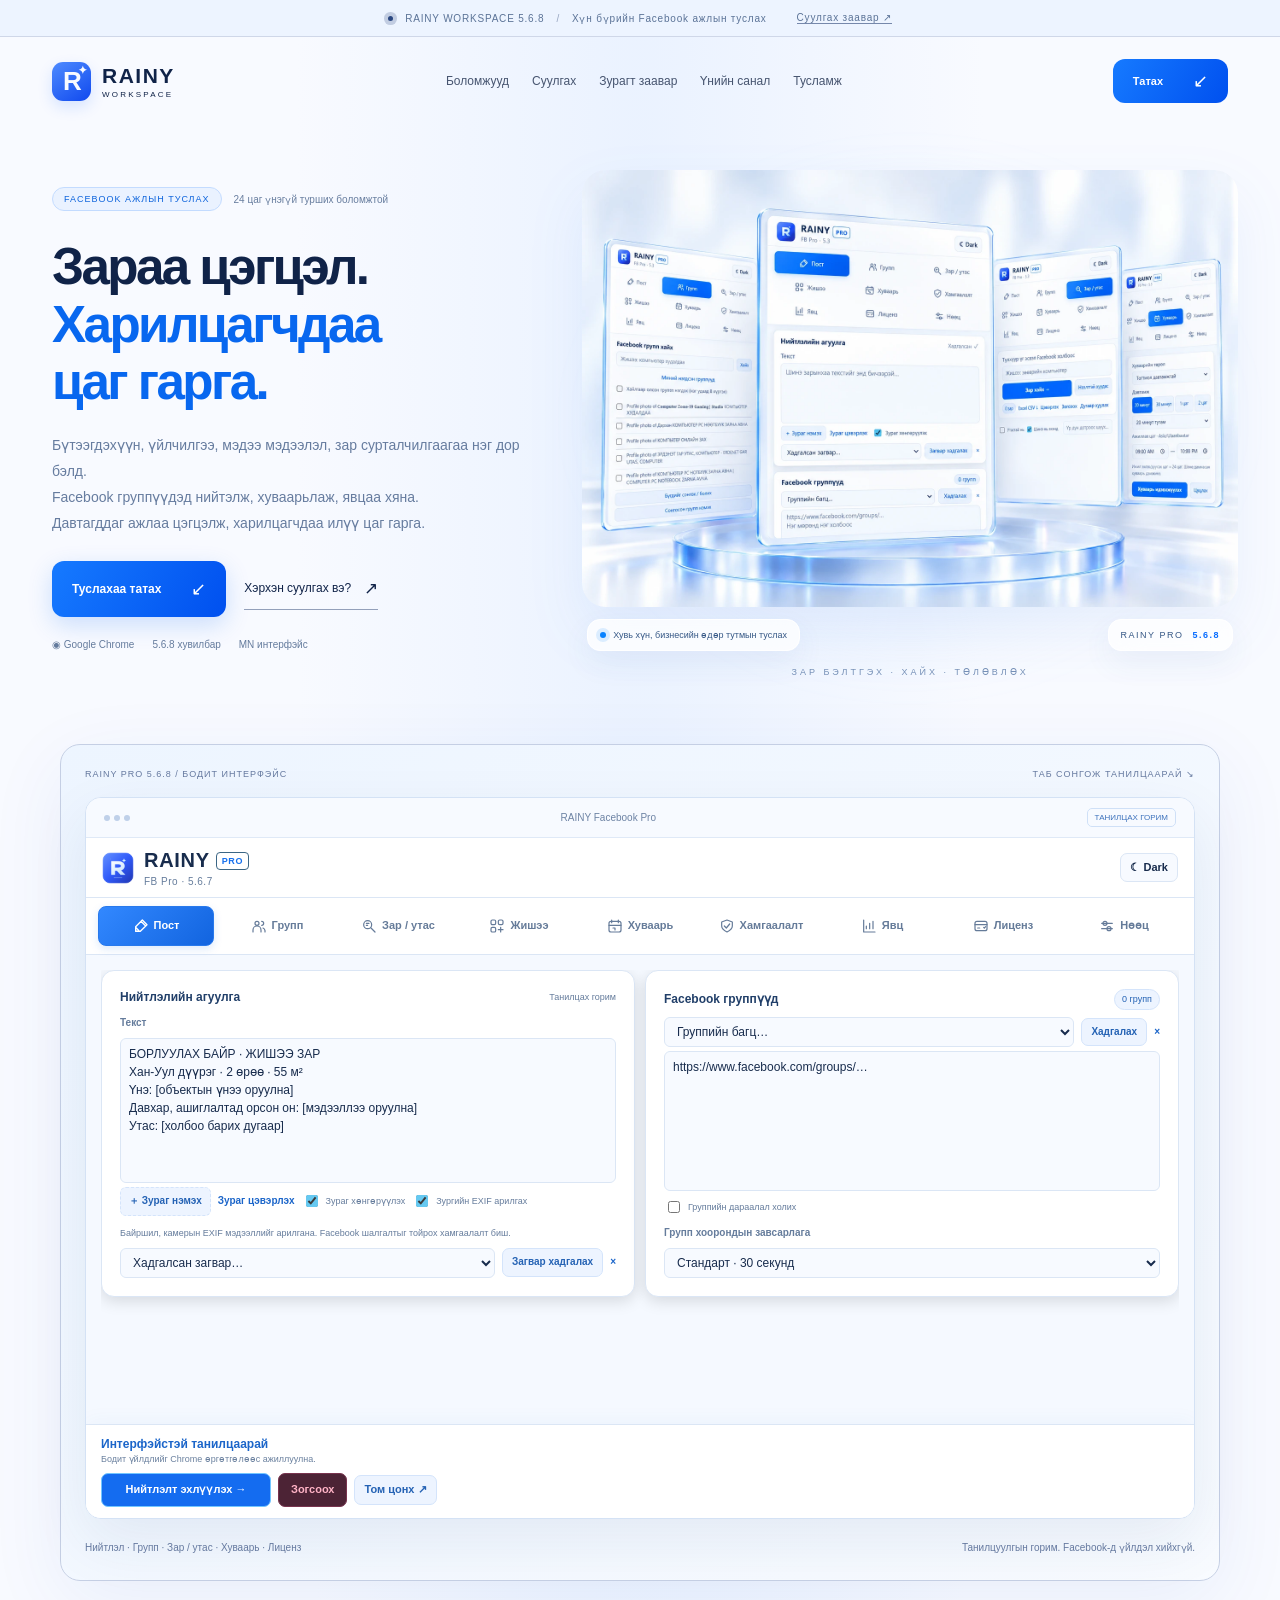
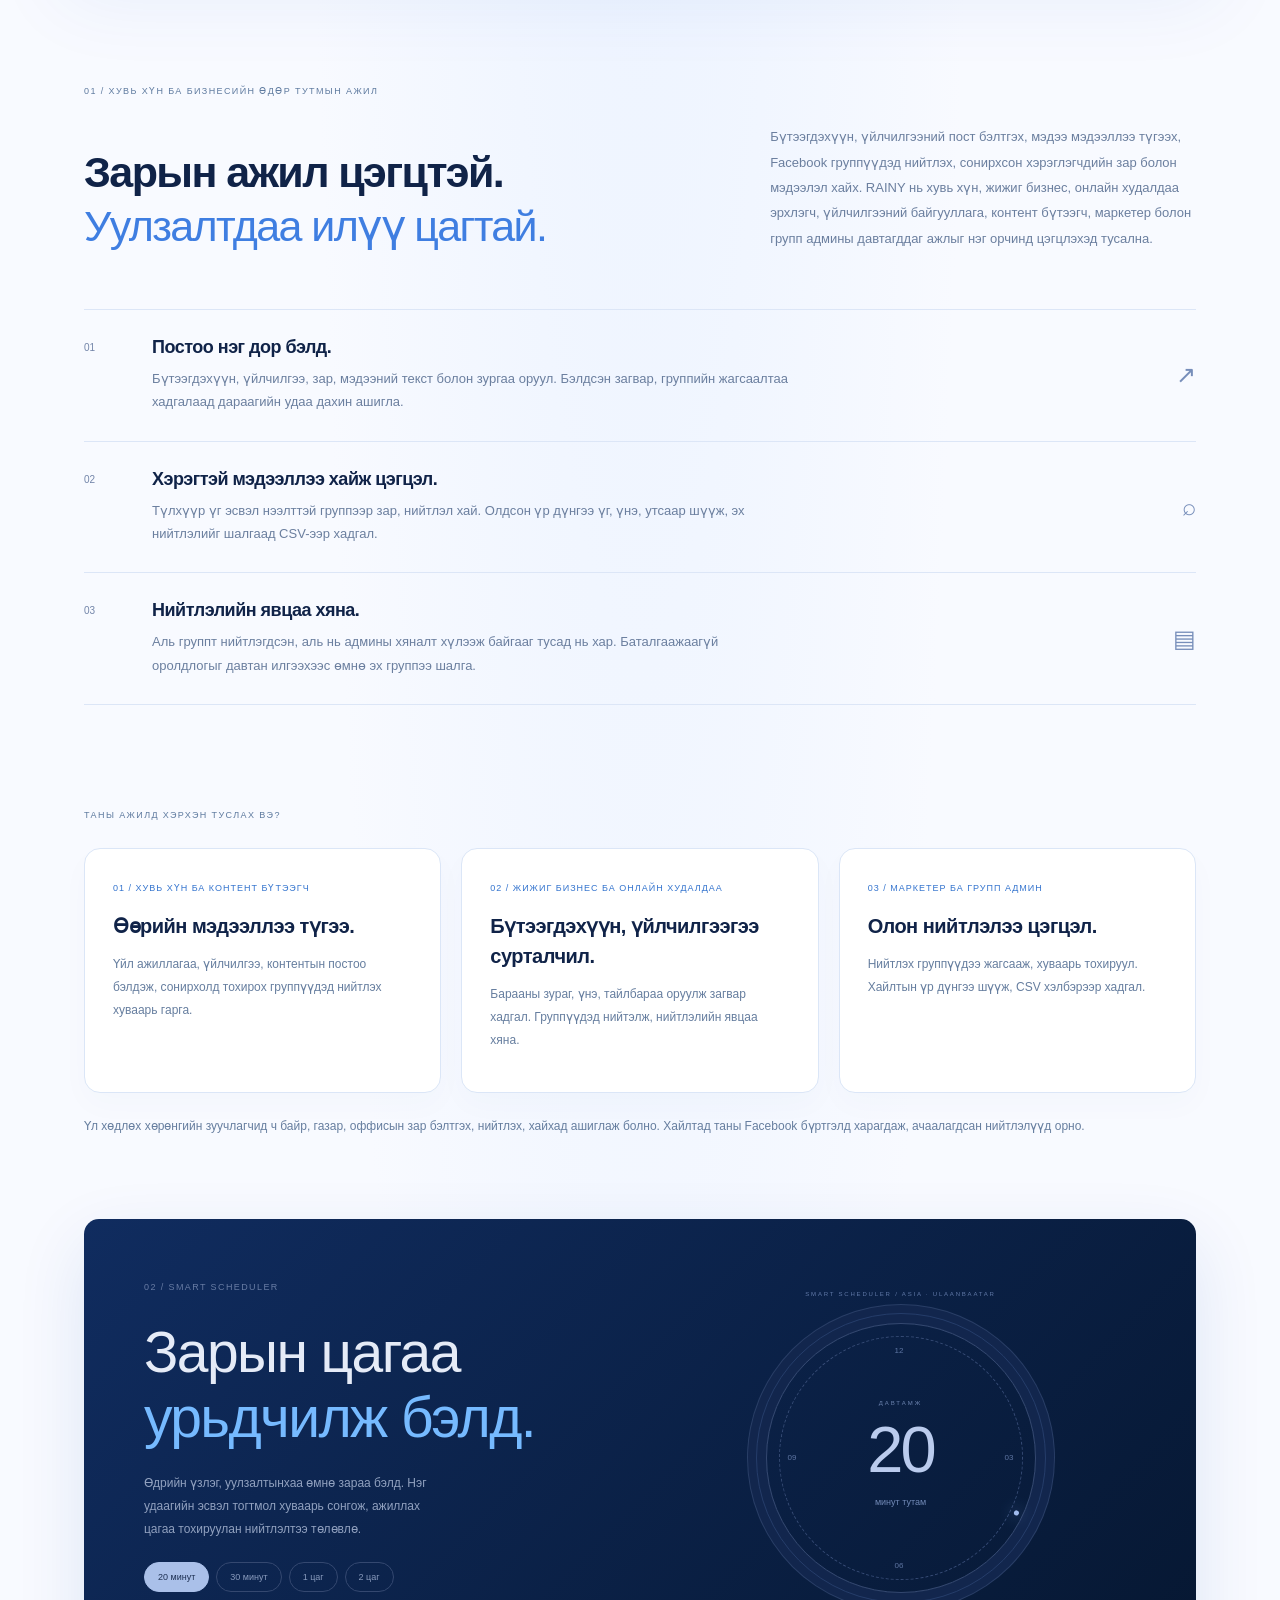
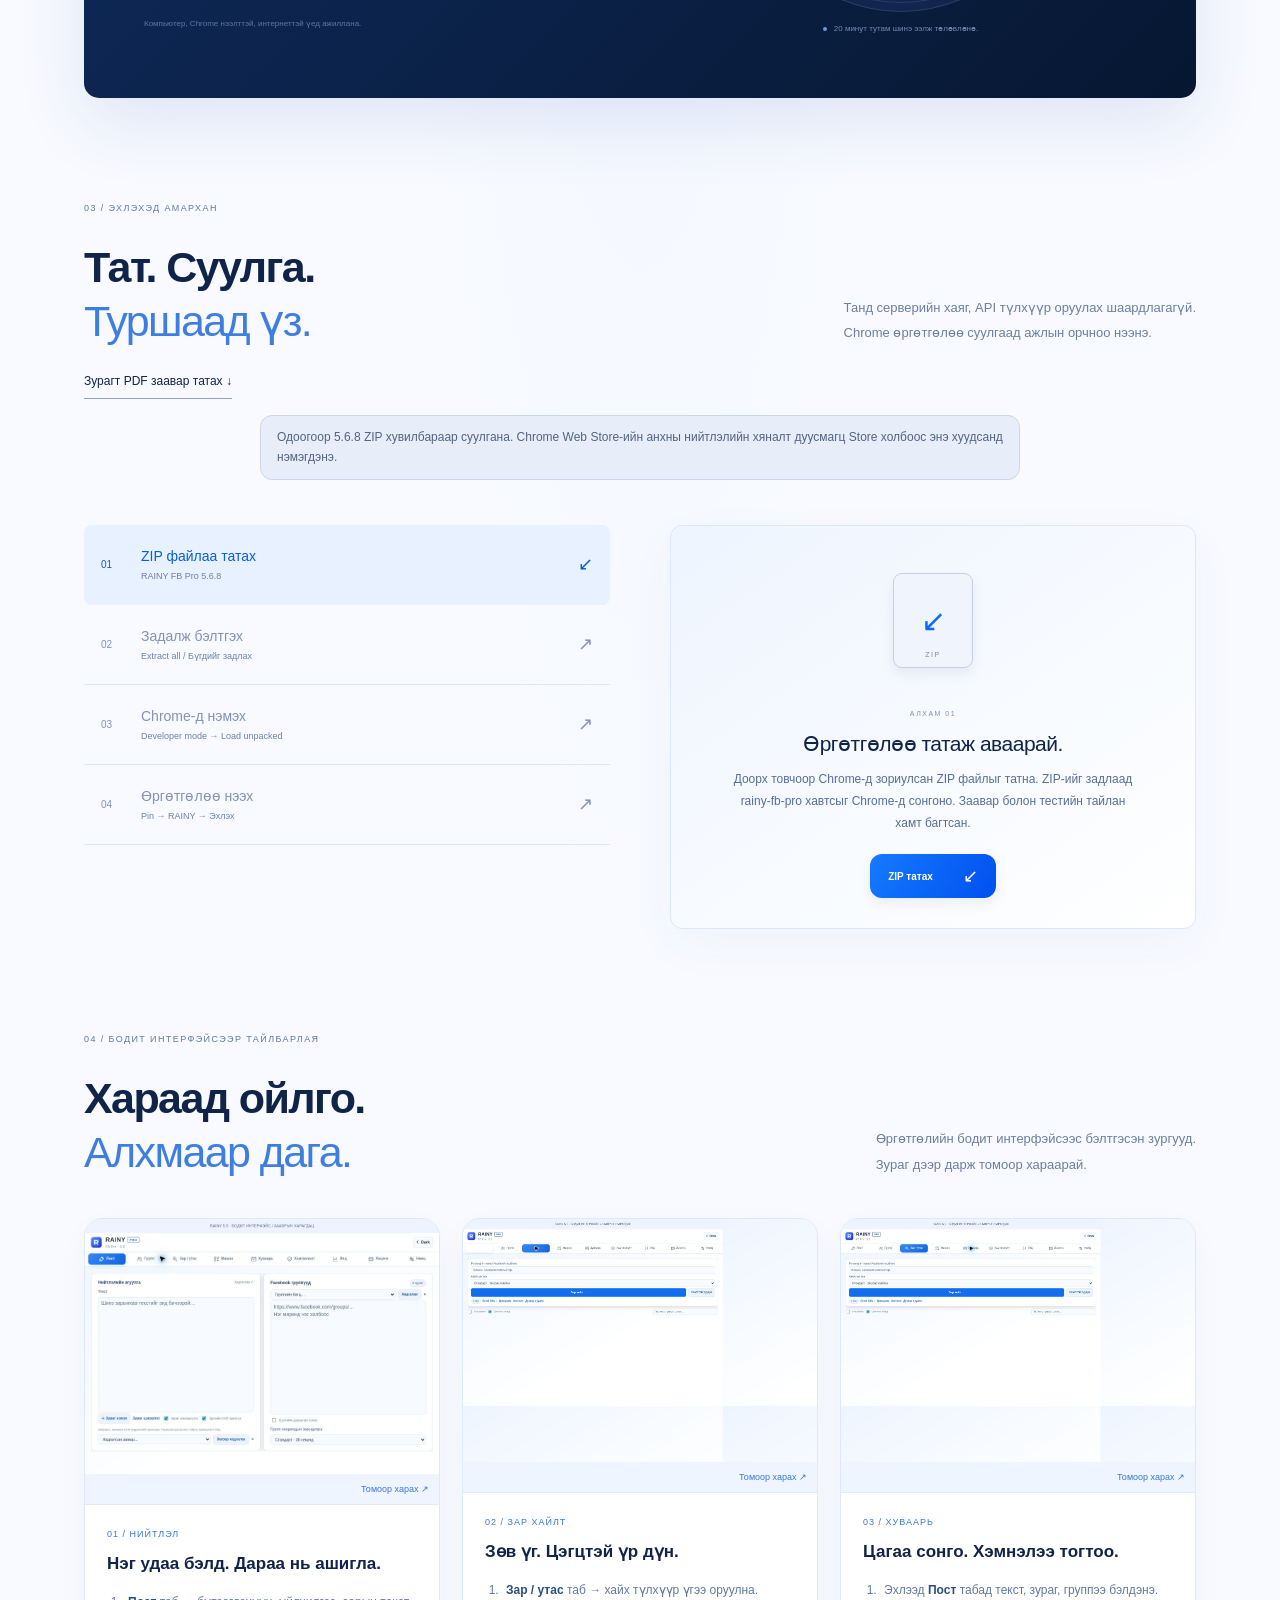
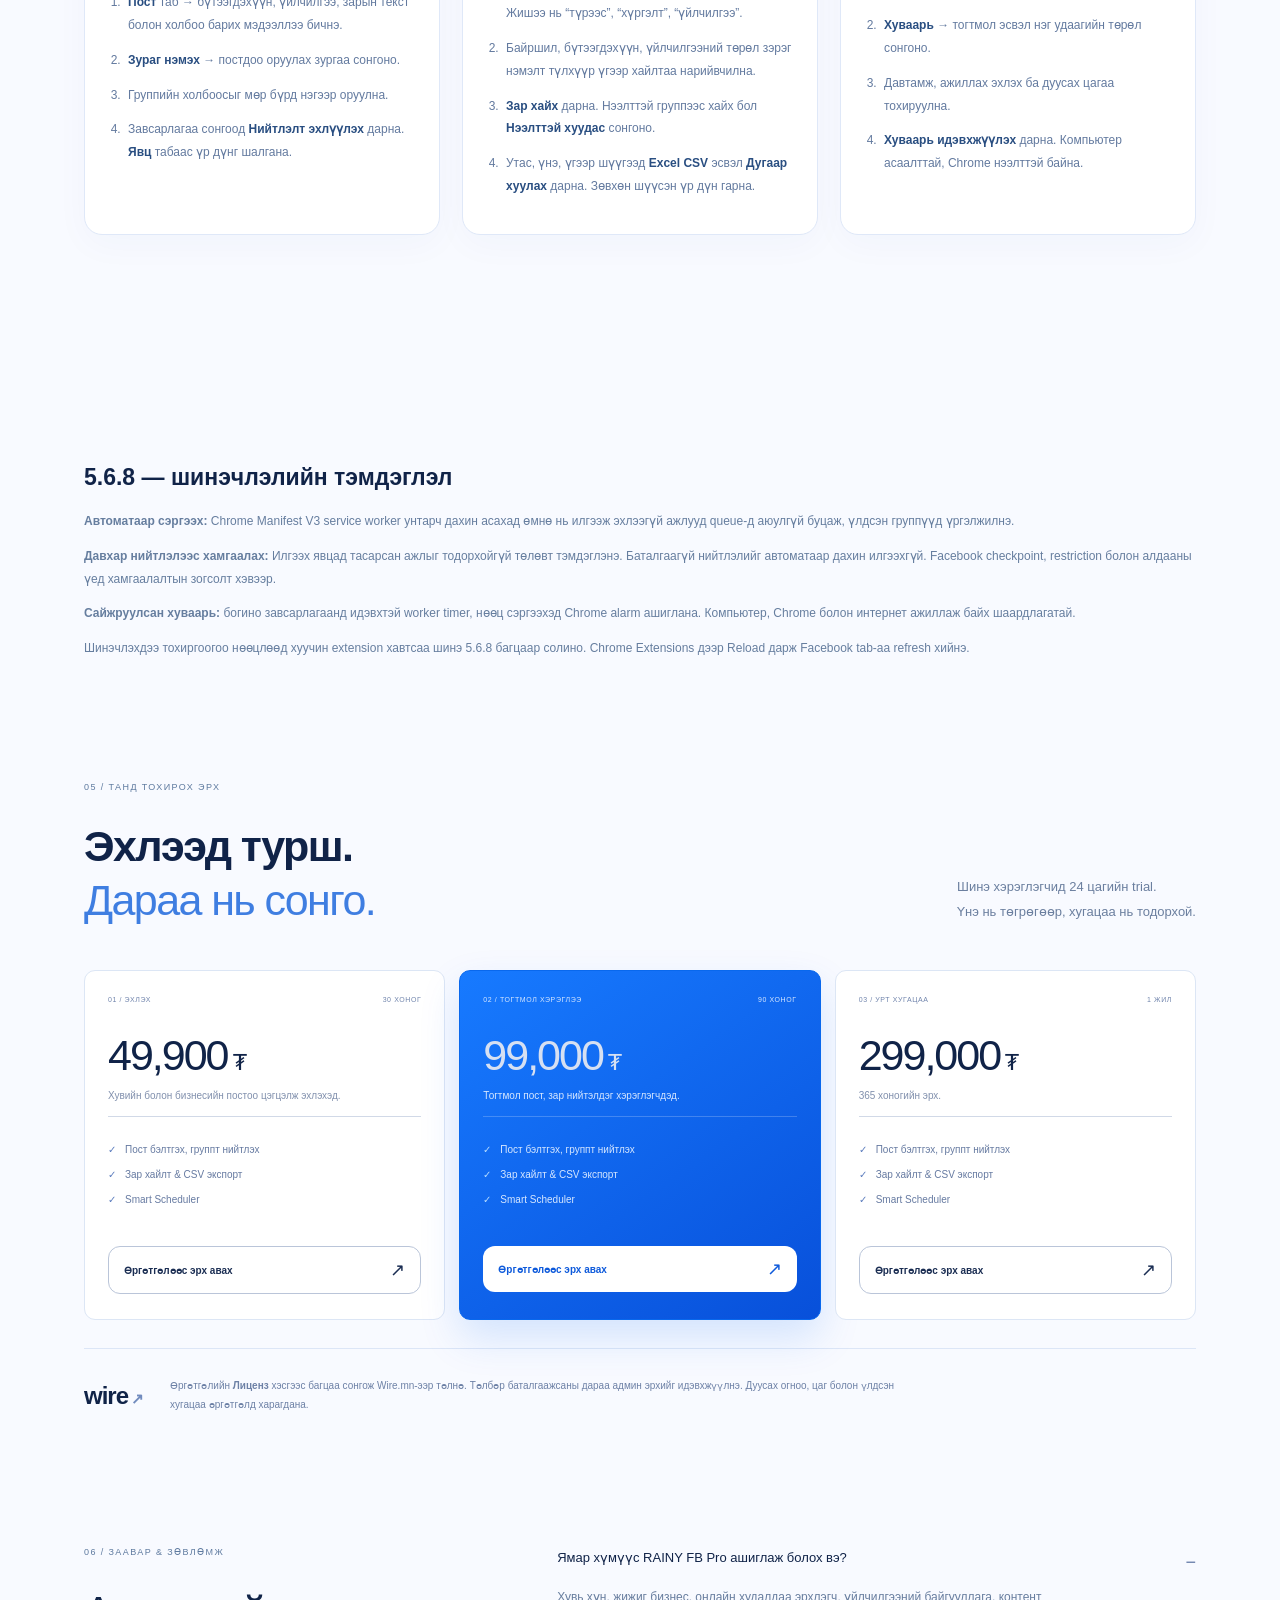
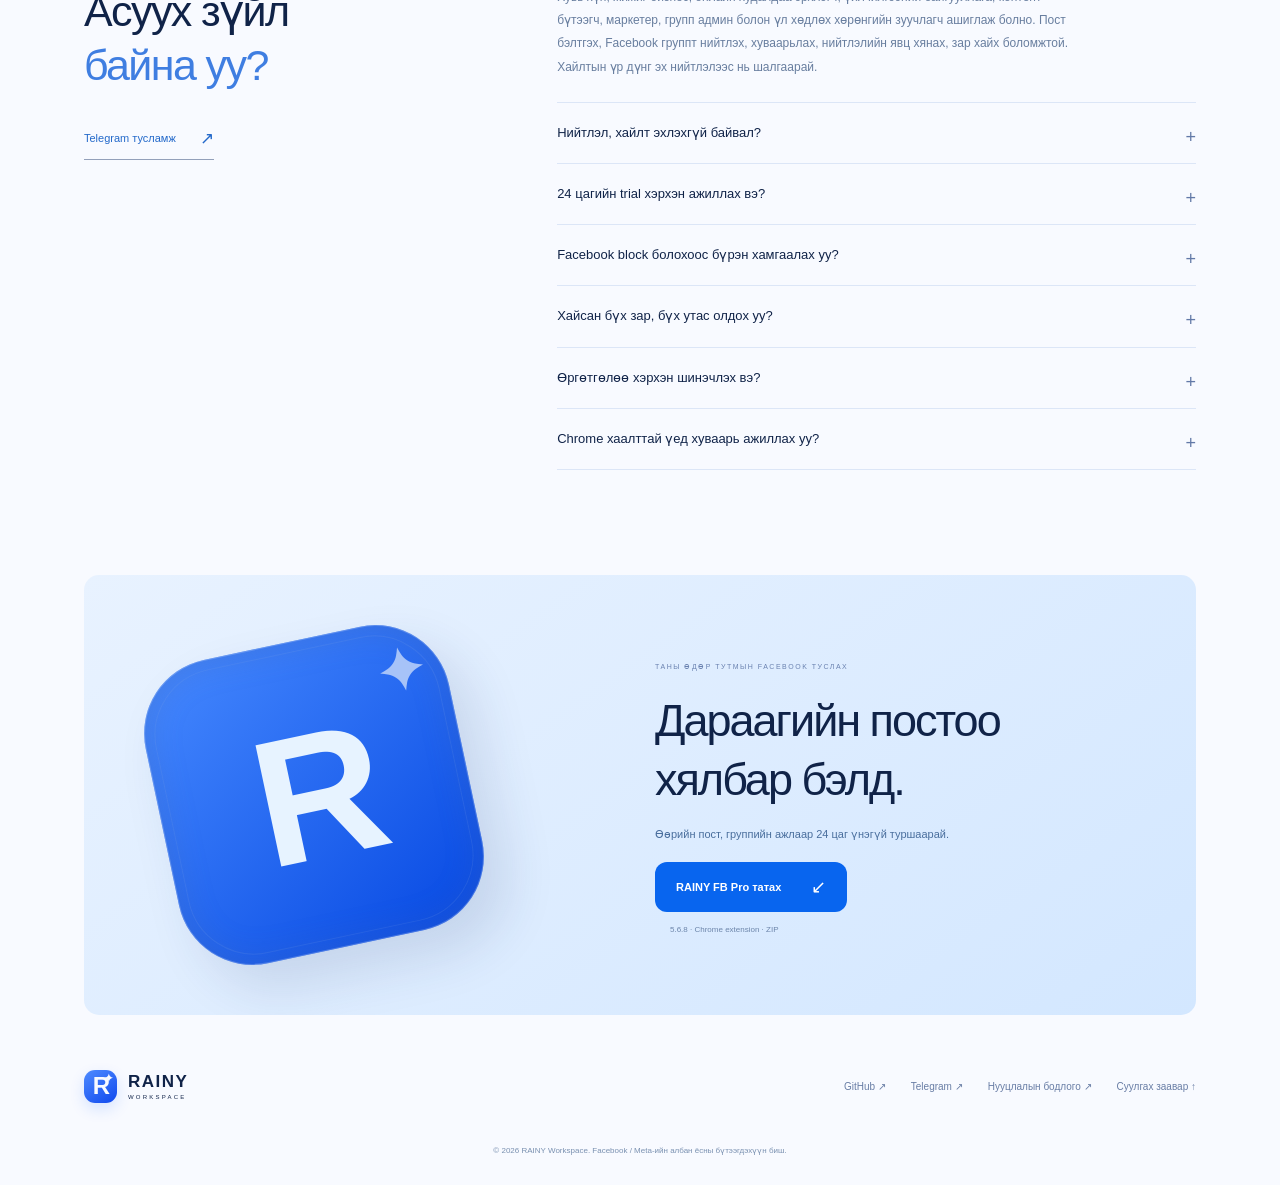
==== commit 3c48b6b8: "Broaden RAINY FB Pro website for individuals and businesses" ====
--- a/public/index.html
+++ b/public/index.html
@@ -1,12 +1,12 @@
-<!doctype html><html lang="mn"><head><meta charset="utf-8"><meta name="viewport" content="width=device-width,initial-scale=1"><meta name="theme-color" content="#f3f7ff"><title>RAINY — Үл хөдлөх хөрөнгийн зуучлагчийн туслах</title><meta name="description" content="Үл хөдлөх хөрөнгийн зуучлагчдад зориулсан RAINY туслах. Байр, түрээс, газрын зараа бэлтгэх, Facebook группүүдэд нийтлэх, зар хайх, хуваарь төлөвлөх Chrome өргөтгөл."><link rel="icon" href="icon.svg" type="image/svg+xml"><link rel="stylesheet" href="style.199dbffa7748.css"><script src="app.b4d2ba57d3ee.js" defer></script><meta property="og:type" content="website"><meta property="og:site_name" content="RAINY Workspace"><meta property="og:title" content="RAINY Workspace 5.6.8 — 24 цаг үнэгүй турш"><meta property="og:description" content="Үл хөдлөх хөрөнгийн зуучлагчийн туслах. Chrome өргөтгөл 5.6.8 — queue сэргээх сайжруулалттай, зурагт PDF заавартай."><meta property="og:image" content="https://workspace.rainy.studio/assets/rainy-share-567.jpg"><meta property="og:image:secure_url" content="https://workspace.rainy.studio/assets/rainy-share-567.jpg"><meta property="og:image:type" content="image/jpeg"><meta property="og:image:width" content="1536"><meta property="og:image:height" content="1024"><meta property="og:image:alt" content="RAINY Workspace 5.6.8 — нийтлэл, зар хайлт, хуваарийн туслах"><meta name="twitter:card" content="summary_large_image"><meta name="twitter:title" content="RAINY Workspace — 24 цаг үнэгүй турш"><meta name="twitter:image" content="https://workspace.rainy.studio/assets/rainy-share-567.jpg"><meta property="og:url" content="https://workspace.rainy.studio/"><style>.install-status{max-width:760px;margin:12px auto 0;padding:12px 16px;border:1px solid #cbd6e8;border-radius:12px;background:#e8eef9;color:#526381;font-size:12px;line-height:1.6}</style></head><body>
-<div class="announce"><span class="pulse"></span> RAINY WORKSPACE 5.6.8 <span class="announce-divider">/</span> Үл хөдлөх хөрөнгийн зуучлагчийн туслах <a href="#install">Суулгах заавар ↗</a></div>
+<!doctype html><html lang="mn"><head><meta charset="utf-8"><meta name="viewport" content="width=device-width,initial-scale=1"><meta name="theme-color" content="#f3f7ff"><title>RAINY FB Pro — Facebook группийн нийтлэл, хуваарь, зарын туслах</title><meta name="description" content="Хувь хүн, жижиг бизнес, онлайн худалдаа, үйлчилгээний байгууллага, контент бүтээгч, маркетер болон групп админд зориулсан Facebook ажлын туслах. Пост бэлтгэх, группт нийтлэх, хуваарьлах, явц хянах, зар хайх Chrome өргөтгөл."><link rel="icon" href="icon.svg" type="image/svg+xml"><link rel="stylesheet" href="style.199dbffa7748.css"><script src="app.b4d2ba57d3ee.js" defer></script><meta property="og:type" content="website"><meta property="og:site_name" content="RAINY Workspace"><meta property="og:title" content="RAINY Workspace 5.6.8 — 24 цаг үнэгүй турш"><meta property="og:description" content="Хувь хүн, бизнес эрхлэгч, онлайн худалдаа, үйлчилгээний байгууллага, контент бүтээгч болон групп админд зориулсан Facebook нийтлэл, хуваарь, зар хайлтын туслах. Chrome өргөтгөл 5.6.8."><meta property="og:image" content="https://workspace.rainy.studio/assets/rainy-share-567.jpg"><meta property="og:image:secure_url" content="https://workspace.rainy.studio/assets/rainy-share-567.jpg"><meta property="og:image:type" content="image/jpeg"><meta property="og:image:width" content="1536"><meta property="og:image:height" content="1024"><meta property="og:image:alt" content="RAINY Workspace 5.6.8 — нийтлэл, зар хайлт, хуваарийн туслах"><meta name="twitter:card" content="summary_large_image"><meta name="twitter:title" content="RAINY Workspace — 24 цаг үнэгүй турш"><meta name="twitter:image" content="https://workspace.rainy.studio/assets/rainy-share-567.jpg"><meta property="og:url" content="https://workspace.rainy.studio/"><style>.install-status{max-width:760px;margin:12px auto 0;padding:12px 16px;border:1px solid #cbd6e8;border-radius:12px;background:#e8eef9;color:#526381;font-size:12px;line-height:1.6}</style></head><body>
+<div class="announce"><span class="pulse"></span> RAINY WORKSPACE 5.6.8 <span class="announce-divider">/</span> Хүн бүрийн Facebook ажлын туслах <a href="#install">Суулгах заавар ↗</a></div>
 <header><a class="wordmark" href="#" aria-label="RAINY нүүр"><span class="logo">R<span>✦</span></span><span>RAINY<small>WORKSPACE</small></span></a><nav aria-label="Үндсэн цэс"><a href="#workspace">Боломжууд</a><a href="#install">Суулгах</a><a href="#usage">Зурагт заавар</a><a href="#pricing">Үнийн санал</a><a href="#help">Тусламж</a></nav><a class="button nav-download" href="https://raw.githubusercontent.com/ssboroo/rainy_workspace-fb/main/public/downloads/rainy-fb-pro-5.6.8.zip" download>Татах <span>↙</span></a><button class="mobile-menu" aria-label="Цэс нээх" aria-expanded="false">☰</button></header>
-<main><section class="hero"><div class="hero-intro"><div class="hero-kicker"><span class="pill">ЗУУЧЛАГЧИЙН ТУСЛАХ</span><span>24 цаг үнэгүй турших боломжтой</span></div><h1>Зараа цэгцэл.<br><span>Харилцагчдаа<br>цаг гарга.</span></h1><p class="hero-copy">Байр, түрээс, газрын зарын давтагддаг ажлыг хөнгөрүүл.<br>Зараа бэлтгэ, группүүдэд нийтэл, хэрэгтэй зараа хай.<br>Үзлэг, уулзалт, хэлцэлдээ илүү анхаар.</p><div class="hero-actions"><a class="button primary" href="https://raw.githubusercontent.com/ssboroo/rainy_workspace-fb/main/public/downloads/rainy-fb-pro-5.6.8.zip" download>Туслахаа татах <span>↙</span></a><a class="text-link" href="#install">Хэрхэн суулгах вэ? <span>↗</span></a></div><div class="hero-meta"><span>◉ Google Chrome</span><span>5.6.8 хувилбар</span><span>MN интерфэйс</span></div>
-</div><div class="luxury-stage"><div class="stage-glow"></div><img class="hero-product" src="assets/workspace-hero.webp" alt="RAINY Pro — нийтлэл, групп, зар хайлт, хуваарийн шилэн самбарууд" width="1536" height="1024" fetchpriority="high"><span class="float-label label-one"><i></i> Зуучлагчийн өдөр тутмын туслах</span><span class="float-label label-two">RAINY PRO <b>5.6.8</b></span><div class="stage-note">ЗАР БЭЛТГЭХ · ХАЙХ · ТӨЛӨВЛӨХ</div></div><div class="product-stage actual-stage" id="workspace"><div class="stage-label"><span>RAINY PRO 5.6.8 / БОДИТ ИНТЕРФЭЙС</span><span>ТАБ СОНГОЖ ТАНИЛЦААРАЙ ↘</span></div><div class="real-window"><div class="real-window-bar"><span class="traffic"><i></i><i></i><i></i></span><span>RAINY Facebook Pro</span><span class="preview-tag">ТАНИЛЦАХ ГОРИМ</span></div><iframe id="workspaceFrame" src="preview/index.html?v=567-layout1" title="RAINY Pro программын бодит интерфэйсийн интерактив танилцуулга" loading="lazy"></iframe></div><div class="stage-caption"><span>Нийтлэл · Групп · Зар / утас · Хуваарь · Лиценз</span><span>Танилцуулгын горим. Facebook-д үйлдэл хийхгүй.</span></div></div></section>
-<section class="intro-section section-wrap reveal"><div class="section-index">01 / ЗУУЧЛАГЧИЙН ӨДӨР ТУТМЫН АЖИЛ</div><div class="intro-grid"><h2>Зарын ажил цэгцтэй.<br><em>Уулзалтдаа илүү цагтай.</em></h2><p>Шинэ байрны зураг, тайлбар бэлдэх, борлуулалт ба түрээсийн группүүдэд зар оруулах, харилцагчийн хүсэлтэд тохирох зар хайх. RAINY эдгээр давтагддаг ажлыг нэг орчинд цэгцлэхэд тусална.</p></div><div class="feature-strips"><article><span class="feature-num">01</span><div><h3>Объект бүрийн зараа бэлд.</h3><p>Байршил, өрөө, талбай, үнэ, холбоо барих дугаараа бичиж, зургаа нэм. Зарын загвар болон борлуулалт, түрээсийн группийн багцаа хадгалаад дахин ашигла.</p></div><span class="feature-icon">↗</span></article><article><span class="feature-num">02</span><div><h3>Харилцагчийн хүсэлтээр зар хай.</h3><p>“Хан-Уул 2 өрөө”, “оффис түрээс” зэрэг түлхүүр үгээр эсвэл нээлттэй группээс зар цуглуул. Үр дүнгээ үг, үнэ, утсаар шүүж, эх нийтлэлийг шалгаад CSV-ээр хадгал.</p></div><span class="feature-icon">⌕</span></article><article><span class="feature-num">03</span><div><h3>Аль группт орсныг хяна.</h3><p>Байрны зар аль группт нийтлэгдсэн, аль нь админы хяналт хүлээж байгааг тусад нь хар. Баталгаажаагүй оролдлогыг давтан илгээхээс өмнө эх группээ шалга.</p></div><span class="feature-icon">▤</span></article></div></section>
-<section class="estate-workflows section-wrap reveal"><div class="section-index">ТАНЫ АЖИЛД ХЭРХЭН ТУСЛАХ ВЭ?</div><div class="estate-cards"><article><small>01 / БОРЛУУЛАЛТ</small><h3>Шинэ объект орж ирлээ.</h3><p>Мэдээлэл, зургаа оруулж зарын загвар хадгал. Тохирох группийн багцаа сонгоод нийтлэлтийн явцыг хяна.</p></article><article><small>02 / ТҮРЭЭС</small><h3>Түрээсийн зараа шинэчил.</h3><p>Үнэ, нөхцөл, сулрах огноогоо шалгаж зас. Бэлдсэн зараа сонгосон цагт нийтлэхээр төлөвлө.</p></article><article><small>03 / ХАРИЛЦАГЧИЙН ХҮСЭЛТ</small><h3>Тохирох санал хайж байна.</h3><p>Байршил, өрөөний тоогоор түлхүүр үг оруул. Олдсон зарын үнэ, утас, эх холбоосыг тулгаж шалгаад мэдээллээ хадгал.</p></article></div><p class="estate-footnote">RAINY нь Facebook дээрх зарын ажилд туслах Chrome өргөтгөл. Хайлтад таны бүртгэлд харагдаж, ачаалагдсан нийтлэлүүд орно.</p></section><section class="schedule-section section-wrap reveal"><div class="schedule-copy"><div class="section-index">02 / SMART SCHEDULER</div><h2>Зарын цагаа<br><em>урьдчилж бэлд.</em></h2><p>Өдрийн үзлэг, уулзалтынхаа өмнө зараа бэлд. Нэг удаагийн эсвэл тогтмол хуваарь сонгож, ажиллах цагаа тохируулан нийтлэлтээ төлөвлө.</p><div class="schedule-choices" aria-label="Давтамжийн жишээ"><button class="selected" data-minutes="20">20 минут</button><button data-minutes="30">30 минут</button><button data-minutes="60">1 цаг</button><button data-minutes="120">2 цаг</button></div><small>Компьютер, Chrome нээлттэй, интернеттэй үед ажиллана.</small></div><div class="schedule-visual"><span class="orbit-label">SMART SCHEDULER / ASIA · ULAANBAATAR</span><div class="clock-face"><div class="clock-ring"></div><span class="clock-mark top">12</span><span class="clock-mark right">03</span><span class="clock-mark bottom">06</span><span class="clock-mark left">09</span><div class="clock-hand"></div><div class="clock-center"></div><div class="clock-caption"><small>ДАВТАМЖ</small><strong id="scheduleNumber">20</strong><span id="scheduleUnit">минут тутам</span></div></div><div class="schedule-label"><i></i><span id="scheduleExplanation">20 минут тутам шинэ ээлж төлөвлөнө.</span></div></div></section>
+<main><section class="hero"><div class="hero-intro"><div class="hero-kicker"><span class="pill">FACEBOOK АЖЛЫН ТУСЛАХ</span><span>24 цаг үнэгүй турших боломжтой</span></div><h1>Зараа цэгцэл.<br><span>Харилцагчдаа<br>цаг гарга.</span></h1><p class="hero-copy">Бүтээгдэхүүн, үйлчилгээ, мэдээ мэдээлэл, зар сурталчилгаагаа нэг дор бэлд.<br>Facebook группүүдэд нийтэлж, хуваарьлаж, явцаа хяна.<br>Давтагддаг ажлаа цэгцэлж, харилцагчдаа илүү цаг гарга.</p><div class="hero-actions"><a class="button primary" href="https://raw.githubusercontent.com/ssboroo/rainy_workspace-fb/main/public/downloads/rainy-fb-pro-5.6.8.zip" download>Туслахаа татах <span>↙</span></a><a class="text-link" href="#install">Хэрхэн суулгах вэ? <span>↗</span></a></div><div class="hero-meta"><span>◉ Google Chrome</span><span>5.6.8 хувилбар</span><span>MN интерфэйс</span></div>
+</div><div class="luxury-stage"><div class="stage-glow"></div><img class="hero-product" src="assets/workspace-hero.webp" alt="RAINY Pro — нийтлэл, групп, зар хайлт, хуваарийн шилэн самбарууд" width="1536" height="1024" fetchpriority="high"><span class="float-label label-one"><i></i> Хувь хүн, бизнесийн өдөр тутмын туслах</span><span class="float-label label-two">RAINY PRO <b>5.6.8</b></span><div class="stage-note">ЗАР БЭЛТГЭХ · ХАЙХ · ТӨЛӨВЛӨХ</div></div><div class="product-stage actual-stage" id="workspace"><div class="stage-label"><span>RAINY PRO 5.6.8 / БОДИТ ИНТЕРФЭЙС</span><span>ТАБ СОНГОЖ ТАНИЛЦААРАЙ ↘</span></div><div class="real-window"><div class="real-window-bar"><span class="traffic"><i></i><i></i><i></i></span><span>RAINY Facebook Pro</span><span class="preview-tag">ТАНИЛЦАХ ГОРИМ</span></div><iframe id="workspaceFrame" src="preview/index.html?v=567-layout1" title="RAINY Pro программын бодит интерфэйсийн интерактив танилцуулга" loading="lazy"></iframe></div><div class="stage-caption"><span>Нийтлэл · Групп · Зар / утас · Хуваарь · Лиценз</span><span>Танилцуулгын горим. Facebook-д үйлдэл хийхгүй.</span></div></div></section>
+<section class="intro-section section-wrap reveal"><div class="section-index">01 / ХУВЬ ХҮН БА БИЗНЕСИЙН ӨДӨР ТУТМЫН АЖИЛ</div><div class="intro-grid"><h2>Зарын ажил цэгцтэй.<br><em>Уулзалтдаа илүү цагтай.</em></h2><p>Бүтээгдэхүүн, үйлчилгээний пост бэлтгэх, мэдээ мэдээллээ түгээх, Facebook группүүдэд нийтлэх, сонирхсон хэрэглэгчдийн зар болон мэдээлэл хайх. RAINY нь хувь хүн, жижиг бизнес, онлайн худалдаа эрхлэгч, үйлчилгээний байгууллага, контент бүтээгч, маркетер болон групп админы давтагддаг ажлыг нэг орчинд цэгцлэхэд тусална.</p></div><div class="feature-strips"><article><span class="feature-num">01</span><div><h3>Постоо нэг дор бэлд.</h3><p>Бүтээгдэхүүн, үйлчилгээ, зар, мэдээний текст болон зургаа оруул. Бэлдсэн загвар, группийн жагсаалтаа хадгалаад дараагийн удаа дахин ашигла.</p></div><span class="feature-icon">↗</span></article><article><span class="feature-num">02</span><div><h3>Хэрэгтэй мэдээллээ хайж цэгцэл.</h3><p>Түлхүүр үг эсвэл нээлттэй группээр зар, нийтлэл хай. Олдсон үр дүнгээ үг, үнэ, утсаар шүүж, эх нийтлэлийг шалгаад CSV-ээр хадгал.</p></div><span class="feature-icon">⌕</span></article><article><span class="feature-num">03</span><div><h3>Нийтлэлийн явцаа хяна.</h3><p>Аль группт нийтлэгдсэн, аль нь админы хяналт хүлээж байгааг тусад нь хар. Баталгаажаагүй оролдлогыг давтан илгээхээс өмнө эх группээ шалга.</p></div><span class="feature-icon">▤</span></article></div></section>
+<section class="estate-workflows section-wrap reveal"><div class="section-index">ТАНЫ АЖИЛД ХЭРХЭН ТУСЛАХ ВЭ?</div><div class="estate-cards"><article><small>01 / ХУВЬ ХҮН БА КОНТЕНТ БҮТЭЭГЧ</small><h3>Өөрийн мэдээллээ түгээ.</h3><p>Үйл ажиллагаа, үйлчилгээ, контентын постоо бэлдэж, сонирхолд тохирох группүүдэд нийтлэх хуваарь гарга.</p></article><article><small>02 / ЖИЖИГ БИЗНЕС БА ОНЛАЙН ХУДАЛДАА</small><h3>Бүтээгдэхүүн, үйлчилгээгээ сурталчил.</h3><p>Барааны зураг, үнэ, тайлбараа оруулж загвар хадгал. Группүүдэд нийтэлж, нийтлэлийн явцаа хяна.</p></article><article><small>03 / МАРКЕТЕР БА ГРУПП АДМИН</small><h3>Олон нийтлэлээ цэгцэл.</h3><p>Нийтлэх группүүдээ жагсааж, хуваарь тохируул. Хайлтын үр дүнгээ шүүж, CSV хэлбэрээр хадгал.</p></article></div><p class="estate-footnote">Үл хөдлөх хөрөнгийн зуучлагчид ч байр, газар, оффисын зар бэлтгэх, нийтлэх, хайхад ашиглаж болно. Хайлтад таны Facebook бүртгэлд харагдаж, ачаалагдсан нийтлэлүүд орно.</p></section><section class="schedule-section section-wrap reveal"><div class="schedule-copy"><div class="section-index">02 / SMART SCHEDULER</div><h2>Зарын цагаа<br><em>урьдчилж бэлд.</em></h2><p>Өдрийн үзлэг, уулзалтынхаа өмнө зараа бэлд. Нэг удаагийн эсвэл тогтмол хуваарь сонгож, ажиллах цагаа тохируулан нийтлэлтээ төлөвлө.</p><div class="schedule-choices" aria-label="Давтамжийн жишээ"><button class="selected" data-minutes="20">20 минут</button><button data-minutes="30">30 минут</button><button data-minutes="60">1 цаг</button><button data-minutes="120">2 цаг</button></div><small>Компьютер, Chrome нээлттэй, интернеттэй үед ажиллана.</small></div><div class="schedule-visual"><span class="orbit-label">SMART SCHEDULER / ASIA · ULAANBAATAR</span><div class="clock-face"><div class="clock-ring"></div><span class="clock-mark top">12</span><span class="clock-mark right">03</span><span class="clock-mark bottom">06</span><span class="clock-mark left">09</span><div class="clock-hand"></div><div class="clock-center"></div><div class="clock-caption"><small>ДАВТАМЖ</small><strong id="scheduleNumber">20</strong><span id="scheduleUnit">минут тутам</span></div></div><div class="schedule-label"><i></i><span id="scheduleExplanation">20 минут тутам шинэ ээлж төлөвлөнө.</span></div></div></section>
 <section class="install-section section-wrap reveal" id="install"><div class="section-index">03 / ЭХЛЭХЭД АМАРХАН</div><div class="section-heading"><h2>Тат. Суулга.<br><em>Туршаад үз.</em></h2><p>Танд серверийн хаяг, API түлхүүр оруулах шаардлагагүй.<br>Chrome өргөтгөлөө суулгаад ажлын орчноо нээнэ.</p></div><p><a class="text-link" href="downloads/Zaavar.pdf" target="_blank" rel="noopener">Зурагт PDF заавар татах ↓</a></p><p class="install-status">Одоогоор 5.6.8 ZIP хувилбараар суулгана. Chrome Web Store-ийн анхны нийтлэлийн хяналт дуусмагц Store холбоос энэ хуудсанд нэмэгдэнэ.</p><div class="install-layout"><div class="install-steps" role="tablist" aria-label="Суулгах алхмууд"><button role="tab" aria-selected="true" class="active" data-step="0"><span>01</span><div><strong>ZIP файлаа татах</strong><small>RAINY FB Pro 5.6.8</small></div><b>↙</b></button><button role="tab" aria-selected="false" data-step="1"><span>02</span><div><strong>Задалж бэлтгэх</strong><small>Extract all / Бүгдийг задлах</small></div><b>↗</b></button><button role="tab" aria-selected="false" data-step="2"><span>03</span><div><strong>Chrome-д нэмэх</strong><small>Developer mode → Load unpacked</small></div><b>↗</b></button><button role="tab" aria-selected="false" data-step="3"><span>04</span><div><strong>Өргөтгөлөө нээх</strong><small>Pin → RAINY → Эхлэх</small></div><b>↗</b></button></div><div class="install-detail" role="tabpanel" aria-live="polite"><div class="install-art" id="installArt"></div><span class="step-kicker" id="stepKicker">АЛХАМ 01</span><h3 id="stepTitle">Өргөтгөлөө татаж аваарай.</h3><p id="stepText">Доорх товчоор Chrome-д зориулсан ZIP файлыг татна. ZIP-ийг задлаад rainy-fb-pro хавтсыг Chrome-д сонгоно. ZIP дотор “Заавар.pdf” зурагт суулгах заавар хамт багтсан.</p><div id="stepAction"><a class="button primary" href="https://raw.githubusercontent.com/ssboroo/rainy_workspace-fb/main/public/downloads/rainy-fb-pro-5.6.8.zip" download>ZIP татах <span>↙</span></a></div></div></div></section>
-<section class="usage-section section-wrap reveal" id="usage"><div class="section-index">04 / БОДИТ ИНТЕРФЭЙСЭЭР ТАЙЛБАРЛАЯ</div><div class="section-heading"><h2>Хараад ойлго.<br><em>Алхмаар дага.</em></h2><p>Өргөтгөлийн бодит интерфэйсээс бэлтгэсэн зургууд.<br>Зураг дээр дарж томоор хараарай.</p></div><div class="usage-grid"><article><button class="guide-image" data-image="assets/guide-post.jpg" aria-label="Нийтлэлийн зургийг томруулах"><img src="assets/guide-post.jpg" alt="Пост табын текст, зураг, группийн холбоос оруулах талбарууд" loading="lazy" width="1000" height="720"><span>Томоор харах ↗</span></button><small>01 / НИЙТЛЭЛ</small><h3>Нэг удаа бэлд. Дараа нь ашигла.</h3><ol><li><b>Пост</b> таб → объектын байршил, өрөө, талбай, үнэ, холбоо барих дугаараа бичнэ.</li><li><b>Зураг нэмэх</b> → объектын бодит зургуудыг сонгоно.</li><li>Группийн холбоосыг мөр бүрд нэгээр оруулна.</li><li>Завсарлагаа сонгоод <b>Нийтлэлт эхлүүлэх</b> дарна. <b>Явц</b> табаас үр дүнг шалгана.</li></ol></article><article><button class="guide-image" data-image="assets/guide-search.jpg" aria-label="Хайлтын зургийг томруулах"><img src="assets/guide-search.jpg" alt="Зар утас табын түлхүүр үг, хайлтын гүн, CSV болон шүүлтүүр" loading="lazy" width="1000" height="720"><span>Томоор харах ↗</span></button><small>02 / ЗАР ХАЙЛТ</small><h3>Зөв үг. Цэгцтэй үр дүн.</h3><ol><li><b>Зар / утас</b> таб → “Хан-Уул 2 өрөө” эсвэл “оффис түрээс” гэх мэт үг оруулна.</li><li>Дүүрэг, хотхон, өрөөний тоо эсвэл үл хөдлөх хөрөнгийн төрлөө түлхүүр үгэнд оруулна.</li><li><b>Зар хайх</b> дарна. Нээлттэй группээс хайх бол <b>Нээлттэй хуудас</b> сонгоно.</li><li>Утас, үнэ, үгээр шүүгээд <b>Excel CSV</b> эсвэл <b>Дугаар хуулах</b> дарна. Зөвхөн шүүсэн үр дүн гарна.</li></ol></article><article><button class="guide-image" data-image="assets/guide-schedule.jpg" aria-label="Хуваарийн зургийг томруулах"><img src="assets/guide-schedule.jpg" alt="Хуваарь табын давтамж болон ажиллах цагийн тохиргоо" loading="lazy" width="1000" height="720"><span>Томоор харах ↗</span></button><small>03 / ХУВААРЬ</small><h3>Цагаа сонго. Хэмнэлээ тогтоо.</h3><ol><li>Эхлээд <b>Пост</b> табад текст, зураг, группээ бэлдэнэ.</li><li><b>Хуваарь</b> → тогтмол эсвэл нэг удаагийн төрөл сонгоно.</li><li>Давтамж, ажиллах эхлэх ба дуусах цагаа тохируулна.</li><li><b>Хуваарь идэвхжүүлэх</b> дарна. Компьютер асаалттай, Chrome нээлттэй байна.</li></ol></article></div></section><section class="section-wrap release-note" id="release"><h2>5.6.8 — шинэчлэлийн тэмдэглэл</h2><p><strong>Автоматаар сэргээх:</strong> Chrome Manifest V3 service worker унтарч дахин асахад өмнө нь илгээж эхлээгүй ажлууд queue-д аюулгүй буцаж, үлдсэн группүүд үргэлжилнэ.</p><p><strong>Давхар нийтлэлээс хамгаалах:</strong> Илгээх явцад тасарсан ажлыг тодорхойгүй төлөвт тэмдэглэнэ. Баталгаагүй нийтлэлийг автоматаар дахин илгээхгүй. Facebook checkpoint, restriction болон алдааны үед хамгаалалтын зогсолт хэвээр.</p><p><strong>Сайжруулсан хуваарь:</strong> богино завсарлагаанд идэвхтэй worker timer, нөөц сэргээхэд Chrome alarm ашиглана. Компьютер, Chrome болон интернет ажиллаж байх шаардлагатай.</p><p>Шинэчлэхдээ тохиргоогоо нөөцлөөд хуучин extension хавтсаа шинэ 5.6.8 багцаар солино. Chrome Extensions дээр Reload дарж Facebook tab-аа refresh хийнэ.</p></section><section class="pricing-section section-wrap reveal" id="pricing"><div class="section-index">05 / ТАНД ТОХИРОХ ЭРХ</div><div class="section-heading"><h2>Эхлээд турш.<br><em>Дараа нь сонго.</em></h2><p>Шинэ хэрэглэгчид 24 цагийн trial.<br>Үнэ нь төгрөгөөр, хугацаа нь тодорхой.</p></div><div class="pricing-grid"><article class="price-card"><div class="plan-top"><span>01 / ЭХЛЭХ</span><span>30 ХОНОГ</span></div><h3>49,900<span>₮</span></h3><p>Борлуулалт, түрээсийн зараа цэгцлэхэд.</p><ul><li>Объектын зар бэлтгэх, нийтлэх</li><li>Зар хайлт & CSV экспорт</li><li>Smart Scheduler</li></ul><a class="button outline" href="#download">Өргөтгөлөөс эрх авах <span>↗</span></a></article><article class="price-card featured"><div class="plan-top"><span>02 / ТОГТМОЛ ХЭРЭГЛЭЭ</span><span>90 ХОНОГ</span></div><h3>99,000<span>₮</span></h3><p>Тогтмол зар нийтэлдэг зуучлагчид.</p><ul><li>Объектын зар бэлтгэх, нийтлэх</li><li>Зар хайлт & CSV экспорт</li><li>Smart Scheduler</li></ul><a class="button light" href="#download">Өргөтгөлөөс эрх авах <span>↗</span></a></article><article class="price-card"><div class="plan-top"><span>03 / УРТ ХУГАЦАА</span><span>1 ЖИЛ</span></div><h3>299,000<span>₮</span></h3><p>365 хоногийн эрх.</p><ul><li>Объектын зар бэлтгэх, нийтлэх</li><li>Зар хайлт & CSV экспорт</li><li>Smart Scheduler</li></ul><a class="button outline" href="#download">Өргөтгөлөөс эрх авах <span>↗</span></a></article></div><div class="payment-note"><span class="wire-mark">wire<span>↗</span></span><p>Өргөтгөлийн <strong>Лиценз</strong> хэсгээс багцаа сонгож Wire.mn-ээр төлнө. Төлбөр баталгаажсаны дараа админ эрхийг идэвхжүүлнэ. Дуусах огноо, цаг болон үлдсэн хугацаа өргөтгөлд харагдана.</p></div></section>
-<section class="help-section section-wrap reveal" id="help"><div class="help-left"><div class="section-index">06 / ЗААВАР & ЗӨВЛӨМЖ</div><h2>Асуух зүйл<br><em>байна уу?</em></h2><a class="text-link" href="https://t.me/boroobro" target="_blank" rel="noopener">Telegram тусламж <span>↗</span></a></div><div class="faq"><details open><summary>Үл хөдлөхийн зуучлагч юунд ашиглах вэ?</summary><p>Байр, газар, оффис, үйлчилгээний талбайн борлуулалт болон түрээсийн зарын текст, зураг бэлдэх, группийн багц хадгалах, нийтлэх хуваарь тохируулах, хэрэгтэй зар хайхад ашиглана. Олдсон зарын нөхцөл, үнэ болон эзэмшигчийн мэдээллийг эх сурвалжаас нь баталгаажуулаарай.</p></details><details><summary>Нийтлэл, хайлт эхлэхгүй байвал?</summary><p>Facebook-д нэвтэрсэн эсэхээ шалга. Өргөтгөлийг шинэчилсний дараа Facebook tab-аа нэг удаа refresh хийнэ. “Нөөц” табын “Facebook холболт шалгах” товчоор холболтоо шалгаж, “Явц” табын алдааны мөрийг харна.</p></details><details><summary>24 цагийн trial хэрхэн ажиллах вэ?</summary><p>Өргөтгөлөө анх ашиглахад trial бүртгэгдэнэ. Дуусах он, сар, өдөр, цаг болон үлдсэн хугацааны тоолуур дээд хэсэгт харагдана. Шинэчлэлт хийх нь trial-ийг дахин эхлүүлэхгүй.</p></details><details><summary>Facebook block болохоос бүрэн хамгаалах уу?</summary><p>Бүрэн хамгаална гэсэн баталгаа байхгүй. Restriction/checkpoint илэрвэл ажиллагааг түр зогсооно. Өдөрт илгээх хязгаар, групп хоорондын завсарлага, амралтын тохиргоогоо өөрийн хэрэглээнд тааруулна.</p></details><details><summary>Хайсан бүх зар, бүх утас олдох уу?</summary><p>Facebook хуудсанд ачаалагдаж, таны бүртгэлд харагдаж буй агуулгыг уншина. Хаалттай эсвэл ачаалагдаагүй бүх мэдээллийг бүрэн татах баталгаа байхгүй. Утас болон эх нийтлэлийг тулгаж шалгаарай.</p></details><details><summary>Өргөтгөлөө хэрхэн шинэчлэх вэ?</summary><p>Өмнөх хувилбарын draft, загвараа нөөцөл. Шинэ ZIP-ийг задалж, ижил extension хавтсын файлуудыг шинэчил. chrome://extensions дээр Reload дарж, Facebook tab-уудаа refresh хийнэ. Хуучин ба шинэ хувилбарыг зэрэг ажиллуулахгүй.</p></details><details><summary>Chrome хаалттай үед хуваарь ажиллах уу?</summary><p>Үгүй. Компьютер асаалттай, Chrome нээлттэй, интернеттэй байна. Компьютер унтсан хугацааны ээлжүүдийг бөөнөөр нөхөж нийтлэхгүй.</p></details></div></section>
-<section class="download-section reveal" id="download"><div class="download-orb" aria-hidden="true">R<span>✦</span></div><div><span class="section-index">ЗУУЧЛАГЧИЙН ӨДӨР ТУТМЫН ТУСЛАХ</span><h2>Дараагийн зараа<br>хялбар бэлд.</h2><p>Өөрийн объектын зараар 24 цаг туршаарай.</p><a class="button light" href="https://raw.githubusercontent.com/ssboroo/rainy_workspace-fb/main/public/downloads/rainy-fb-pro-5.6.8.zip" download>Зуучлагчийн туслах татах <span>↙</span></a><small>5.6.8 · Chrome extension · ZIP</small></div></section></main>
+<section class="usage-section section-wrap reveal" id="usage"><div class="section-index">04 / БОДИТ ИНТЕРФЭЙСЭЭР ТАЙЛБАРЛАЯ</div><div class="section-heading"><h2>Хараад ойлго.<br><em>Алхмаар дага.</em></h2><p>Өргөтгөлийн бодит интерфэйсээс бэлтгэсэн зургууд.<br>Зураг дээр дарж томоор хараарай.</p></div><div class="usage-grid"><article><button class="guide-image" data-image="assets/guide-post.jpg" aria-label="Нийтлэлийн зургийг томруулах"><img src="assets/guide-post.jpg" alt="Пост табын текст, зураг, группийн холбоос оруулах талбарууд" loading="lazy" width="1000" height="720"><span>Томоор харах ↗</span></button><small>01 / НИЙТЛЭЛ</small><h3>Нэг удаа бэлд. Дараа нь ашигла.</h3><ol><li><b>Пост</b> таб → бүтээгдэхүүн, үйлчилгээ, зарын текст болон холбоо барих мэдээллээ бичнэ.</li><li><b>Зураг нэмэх</b> → постдоо оруулах зургаа сонгоно.</li><li>Группийн холбоосыг мөр бүрд нэгээр оруулна.</li><li>Завсарлагаа сонгоод <b>Нийтлэлт эхлүүлэх</b> дарна. <b>Явц</b> табаас үр дүнг шалгана.</li></ol></article><article><button class="guide-image" data-image="assets/guide-search.jpg" aria-label="Хайлтын зургийг томруулах"><img src="assets/guide-search.jpg" alt="Зар утас табын түлхүүр үг, хайлтын гүн, CSV болон шүүлтүүр" loading="lazy" width="1000" height="720"><span>Томоор харах ↗</span></button><small>02 / ЗАР ХАЙЛТ</small><h3>Зөв үг. Цэгцтэй үр дүн.</h3><ol><li><b>Зар / утас</b> таб → хайх түлхүүр үгээ оруулна. Жишээ нь “түрээс”, “хүргэлт”, “үйлчилгээ”.</li><li>Байршил, бүтээгдэхүүн, үйлчилгээний төрөл зэрэг нэмэлт түлхүүр үгээр хайлтаа нарийвчилна.</li><li><b>Зар хайх</b> дарна. Нээлттэй группээс хайх бол <b>Нээлттэй хуудас</b> сонгоно.</li><li>Утас, үнэ, үгээр шүүгээд <b>Excel CSV</b> эсвэл <b>Дугаар хуулах</b> дарна. Зөвхөн шүүсэн үр дүн гарна.</li></ol></article><article><button class="guide-image" data-image="assets/guide-schedule.jpg" aria-label="Хуваарийн зургийг томруулах"><img src="assets/guide-schedule.jpg" alt="Хуваарь табын давтамж болон ажиллах цагийн тохиргоо" loading="lazy" width="1000" height="720"><span>Томоор харах ↗</span></button><small>03 / ХУВААРЬ</small><h3>Цагаа сонго. Хэмнэлээ тогтоо.</h3><ol><li>Эхлээд <b>Пост</b> табад текст, зураг, группээ бэлдэнэ.</li><li><b>Хуваарь</b> → тогтмол эсвэл нэг удаагийн төрөл сонгоно.</li><li>Давтамж, ажиллах эхлэх ба дуусах цагаа тохируулна.</li><li><b>Хуваарь идэвхжүүлэх</b> дарна. Компьютер асаалттай, Chrome нээлттэй байна.</li></ol></article></div></section><section class="section-wrap release-note" id="release"><h2>5.6.8 — шинэчлэлийн тэмдэглэл</h2><p><strong>Автоматаар сэргээх:</strong> Chrome Manifest V3 service worker унтарч дахин асахад өмнө нь илгээж эхлээгүй ажлууд queue-д аюулгүй буцаж, үлдсэн группүүд үргэлжилнэ.</p><p><strong>Давхар нийтлэлээс хамгаалах:</strong> Илгээх явцад тасарсан ажлыг тодорхойгүй төлөвт тэмдэглэнэ. Баталгаагүй нийтлэлийг автоматаар дахин илгээхгүй. Facebook checkpoint, restriction болон алдааны үед хамгаалалтын зогсолт хэвээр.</p><p><strong>Сайжруулсан хуваарь:</strong> богино завсарлагаанд идэвхтэй worker timer, нөөц сэргээхэд Chrome alarm ашиглана. Компьютер, Chrome болон интернет ажиллаж байх шаардлагатай.</p><p>Шинэчлэхдээ тохиргоогоо нөөцлөөд хуучин extension хавтсаа шинэ 5.6.8 багцаар солино. Chrome Extensions дээр Reload дарж Facebook tab-аа refresh хийнэ.</p></section><section class="pricing-section section-wrap reveal" id="pricing"><div class="section-index">05 / ТАНД ТОХИРОХ ЭРХ</div><div class="section-heading"><h2>Эхлээд турш.<br><em>Дараа нь сонго.</em></h2><p>Шинэ хэрэглэгчид 24 цагийн trial.<br>Үнэ нь төгрөгөөр, хугацаа нь тодорхой.</p></div><div class="pricing-grid"><article class="price-card"><div class="plan-top"><span>01 / ЭХЛЭХ</span><span>30 ХОНОГ</span></div><h3>49,900<span>₮</span></h3><p>Хувийн болон бизнесийн постоо цэгцэлж эхлэхэд.</p><ul><li>Пост бэлтгэх, группт нийтлэх</li><li>Зар хайлт & CSV экспорт</li><li>Smart Scheduler</li></ul><a class="button outline" href="#download">Өргөтгөлөөс эрх авах <span>↗</span></a></article><article class="price-card featured"><div class="plan-top"><span>02 / ТОГТМОЛ ХЭРЭГЛЭЭ</span><span>90 ХОНОГ</span></div><h3>99,000<span>₮</span></h3><p>Тогтмол пост, зар нийтэлдэг хэрэглэгчдэд.</p><ul><li>Пост бэлтгэх, группт нийтлэх</li><li>Зар хайлт & CSV экспорт</li><li>Smart Scheduler</li></ul><a class="button light" href="#download">Өргөтгөлөөс эрх авах <span>↗</span></a></article><article class="price-card"><div class="plan-top"><span>03 / УРТ ХУГАЦАА</span><span>1 ЖИЛ</span></div><h3>299,000<span>₮</span></h3><p>365 хоногийн эрх.</p><ul><li>Пост бэлтгэх, группт нийтлэх</li><li>Зар хайлт & CSV экспорт</li><li>Smart Scheduler</li></ul><a class="button outline" href="#download">Өргөтгөлөөс эрх авах <span>↗</span></a></article></div><div class="payment-note"><span class="wire-mark">wire<span>↗</span></span><p>Өргөтгөлийн <strong>Лиценз</strong> хэсгээс багцаа сонгож Wire.mn-ээр төлнө. Төлбөр баталгаажсаны дараа админ эрхийг идэвхжүүлнэ. Дуусах огноо, цаг болон үлдсэн хугацаа өргөтгөлд харагдана.</p></div></section>
+<section class="help-section section-wrap reveal" id="help"><div class="help-left"><div class="section-index">06 / ЗААВАР & ЗӨВЛӨМЖ</div><h2>Асуух зүйл<br><em>байна уу?</em></h2><a class="text-link" href="https://t.me/boroobro" target="_blank" rel="noopener">Telegram тусламж <span>↗</span></a></div><div class="faq"><details open><summary>Ямар хүмүүс RAINY FB Pro ашиглаж болох вэ?</summary><p>Хувь хүн, жижиг бизнес, онлайн худалдаа эрхлэгч, үйлчилгээний байгууллага, контент бүтээгч, маркетер, групп админ болон үл хөдлөх хөрөнгийн зуучлагч ашиглаж болно. Пост бэлтгэх, Facebook группт нийтлэх, хуваарьлах, нийтлэлийн явц хянах, зар хайх боломжтой. Хайлтын үр дүнг эх нийтлэлээс нь шалгаарай.</p></details><details><summary>Нийтлэл, хайлт эхлэхгүй байвал?</summary><p>Facebook-д нэвтэрсэн эсэхээ шалга. Өргөтгөлийг шинэчилсний дараа Facebook tab-аа нэг удаа refresh хийнэ. “Нөөц” табын “Facebook холболт шалгах” товчоор холболтоо шалгаж, “Явц” табын алдааны мөрийг харна.</p></details><details><summary>24 цагийн trial хэрхэн ажиллах вэ?</summary><p>Өргөтгөлөө анх ашиглахад trial бүртгэгдэнэ. Дуусах он, сар, өдөр, цаг болон үлдсэн хугацааны тоолуур дээд хэсэгт харагдана. Шинэчлэлт хийх нь trial-ийг дахин эхлүүлэхгүй.</p></details><details><summary>Facebook block болохоос бүрэн хамгаалах уу?</summary><p>Бүрэн хамгаална гэсэн баталгаа байхгүй. Restriction/checkpoint илэрвэл ажиллагааг түр зогсооно. Өдөрт илгээх хязгаар, групп хоорондын завсарлага, амралтын тохиргоогоо өөрийн хэрэглээнд тааруулна.</p></details><details><summary>Хайсан бүх зар, бүх утас олдох уу?</summary><p>Facebook хуудсанд ачаалагдаж, таны бүртгэлд харагдаж буй агуулгыг уншина. Хаалттай эсвэл ачаалагдаагүй бүх мэдээллийг бүрэн татах баталгаа байхгүй. Утас болон эх нийтлэлийг тулгаж шалгаарай.</p></details><details><summary>Өргөтгөлөө хэрхэн шинэчлэх вэ?</summary><p>Өмнөх хувилбарын draft, загвараа нөөцөл. Шинэ ZIP-ийг задалж, ижил extension хавтсын файлуудыг шинэчил. chrome://extensions дээр Reload дарж, Facebook tab-уудаа refresh хийнэ. Хуучин ба шинэ хувилбарыг зэрэг ажиллуулахгүй.</p></details><details><summary>Chrome хаалттай үед хуваарь ажиллах уу?</summary><p>Үгүй. Компьютер асаалттай, Chrome нээлттэй, интернеттэй байна. Компьютер унтсан хугацааны ээлжүүдийг бөөнөөр нөхөж нийтлэхгүй.</p></details></div></section>
+<section class="download-section reveal" id="download"><div class="download-orb" aria-hidden="true">R<span>✦</span></div><div><span class="section-index">ТАНЫ ӨДӨР ТУТМЫН FACEBOOK ТУСЛАХ</span><h2>Дараагийн постоо<br>хялбар бэлд.</h2><p>Өөрийн пост, группийн ажлаар 24 цаг үнэгүй туршаарай.</p><a class="button light" href="https://raw.githubusercontent.com/ssboroo/rainy_workspace-fb/main/public/downloads/rainy-fb-pro-5.6.8.zip" download>RAINY FB Pro татах <span>↙</span></a><small>5.6.8 · Chrome extension · ZIP</small></div></section></main>
 <footer><a class="wordmark" href="#"><span class="logo">R<span>✦</span></span><span>RAINY<small>WORKSPACE</small></span></a><div><a href="https://github.com/ssboroo/rainy_workspace-fb" target="_blank" rel="noopener">GitHub ↗</a><a href="https://t.me/boroobro" target="_blank" rel="noopener">Telegram ↗</a><a href="/privacy.html">Нууцлалын бодлого ↗</a><a href="#install">Суулгах заавар ↑</a></div><small>© 2026 RAINY Workspace. Facebook / Meta-ийн албан ёсны бүтээгдэхүүн биш.</small></footer><div id="toast" role="status" hidden></div><dialog id="imageDialog"><button id="closeImage" aria-label="Зураг хаах">×</button><img id="largeImage" alt="Өргөтгөлийн интерфэйсийн том зураг"></dialog></body></html>
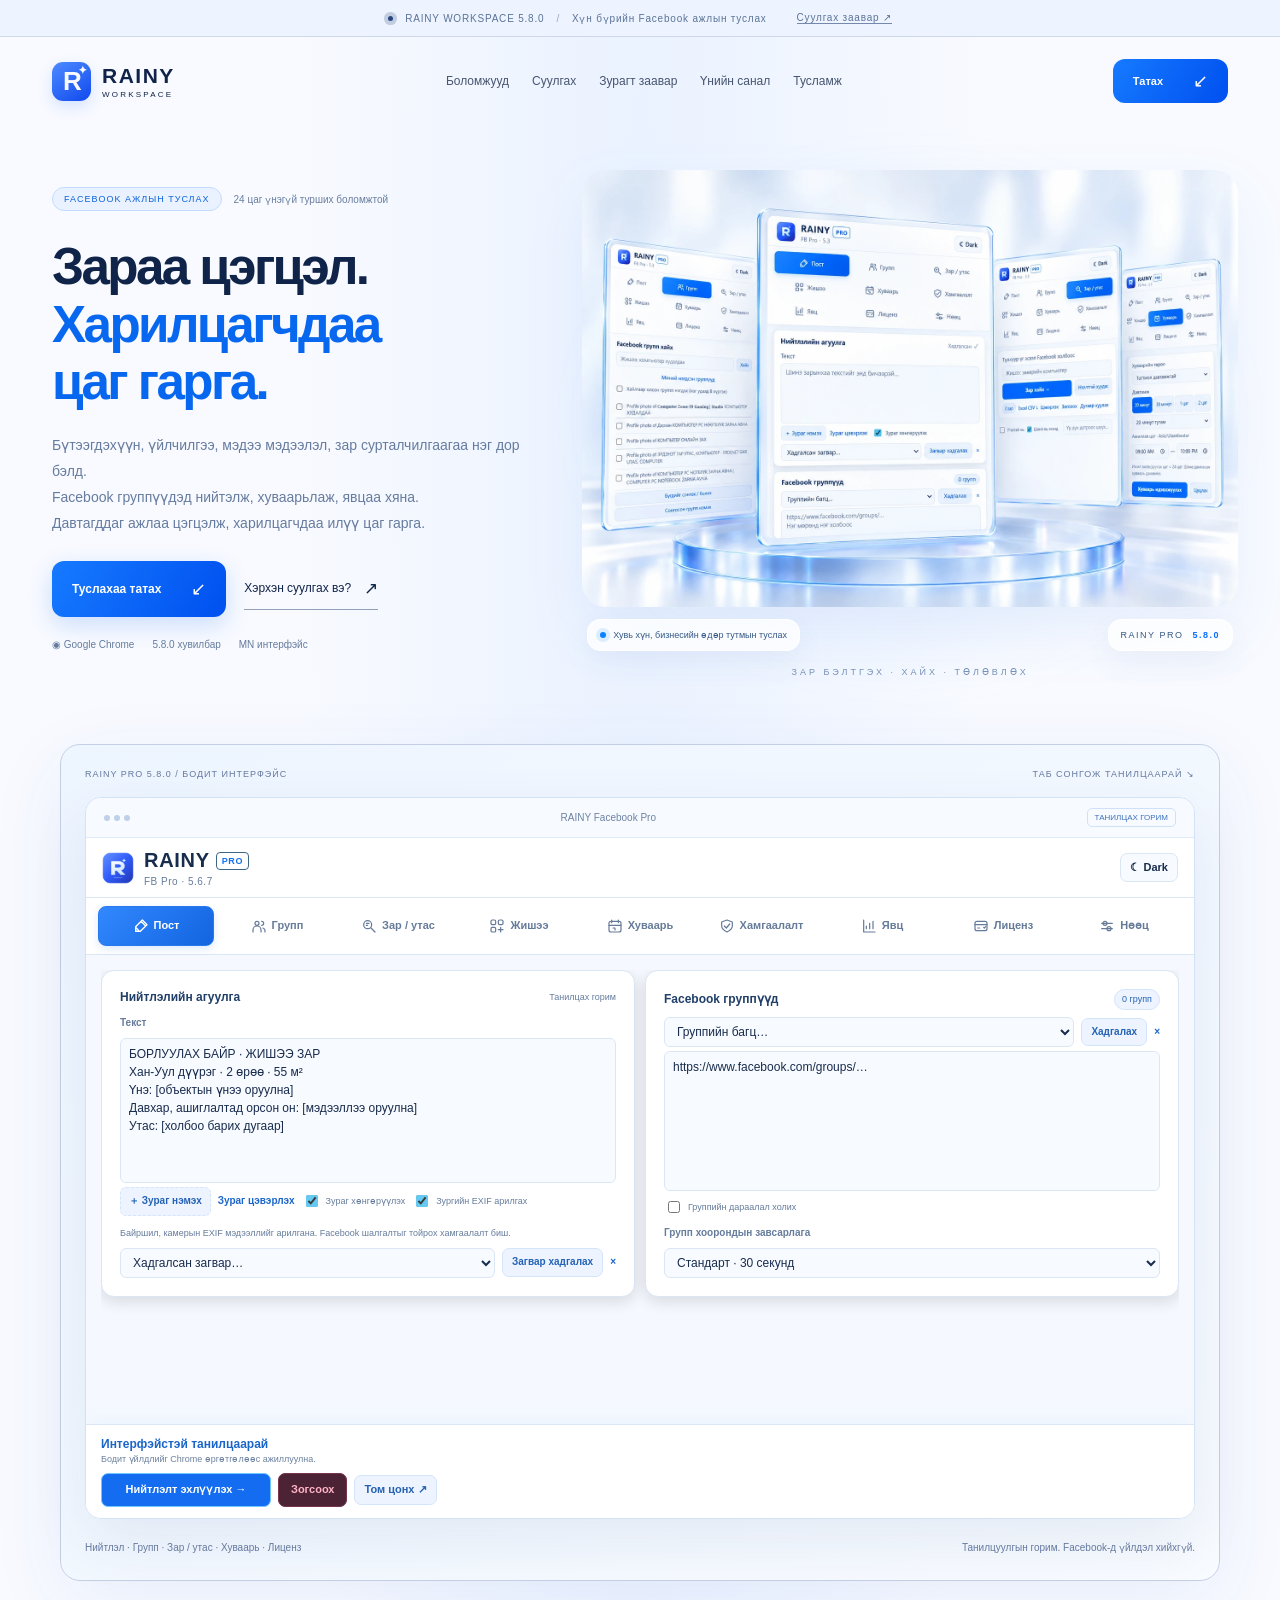
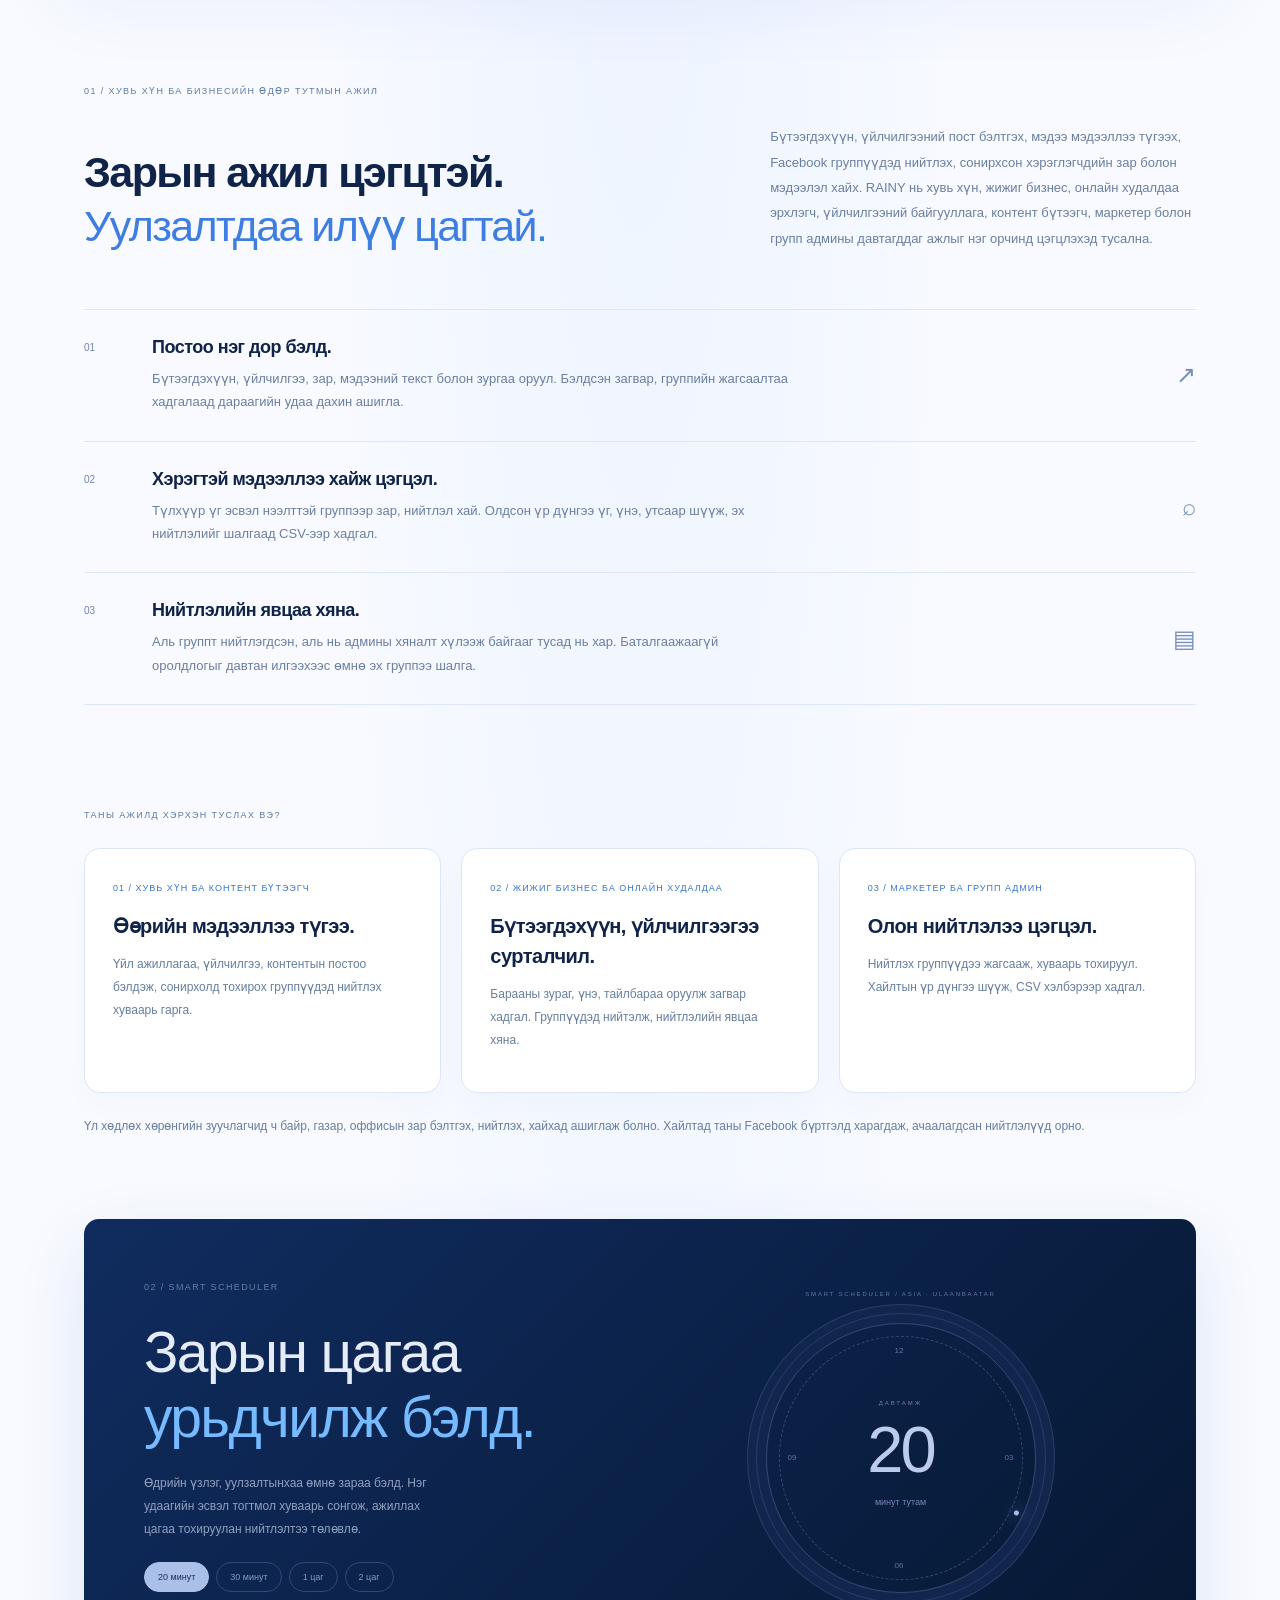
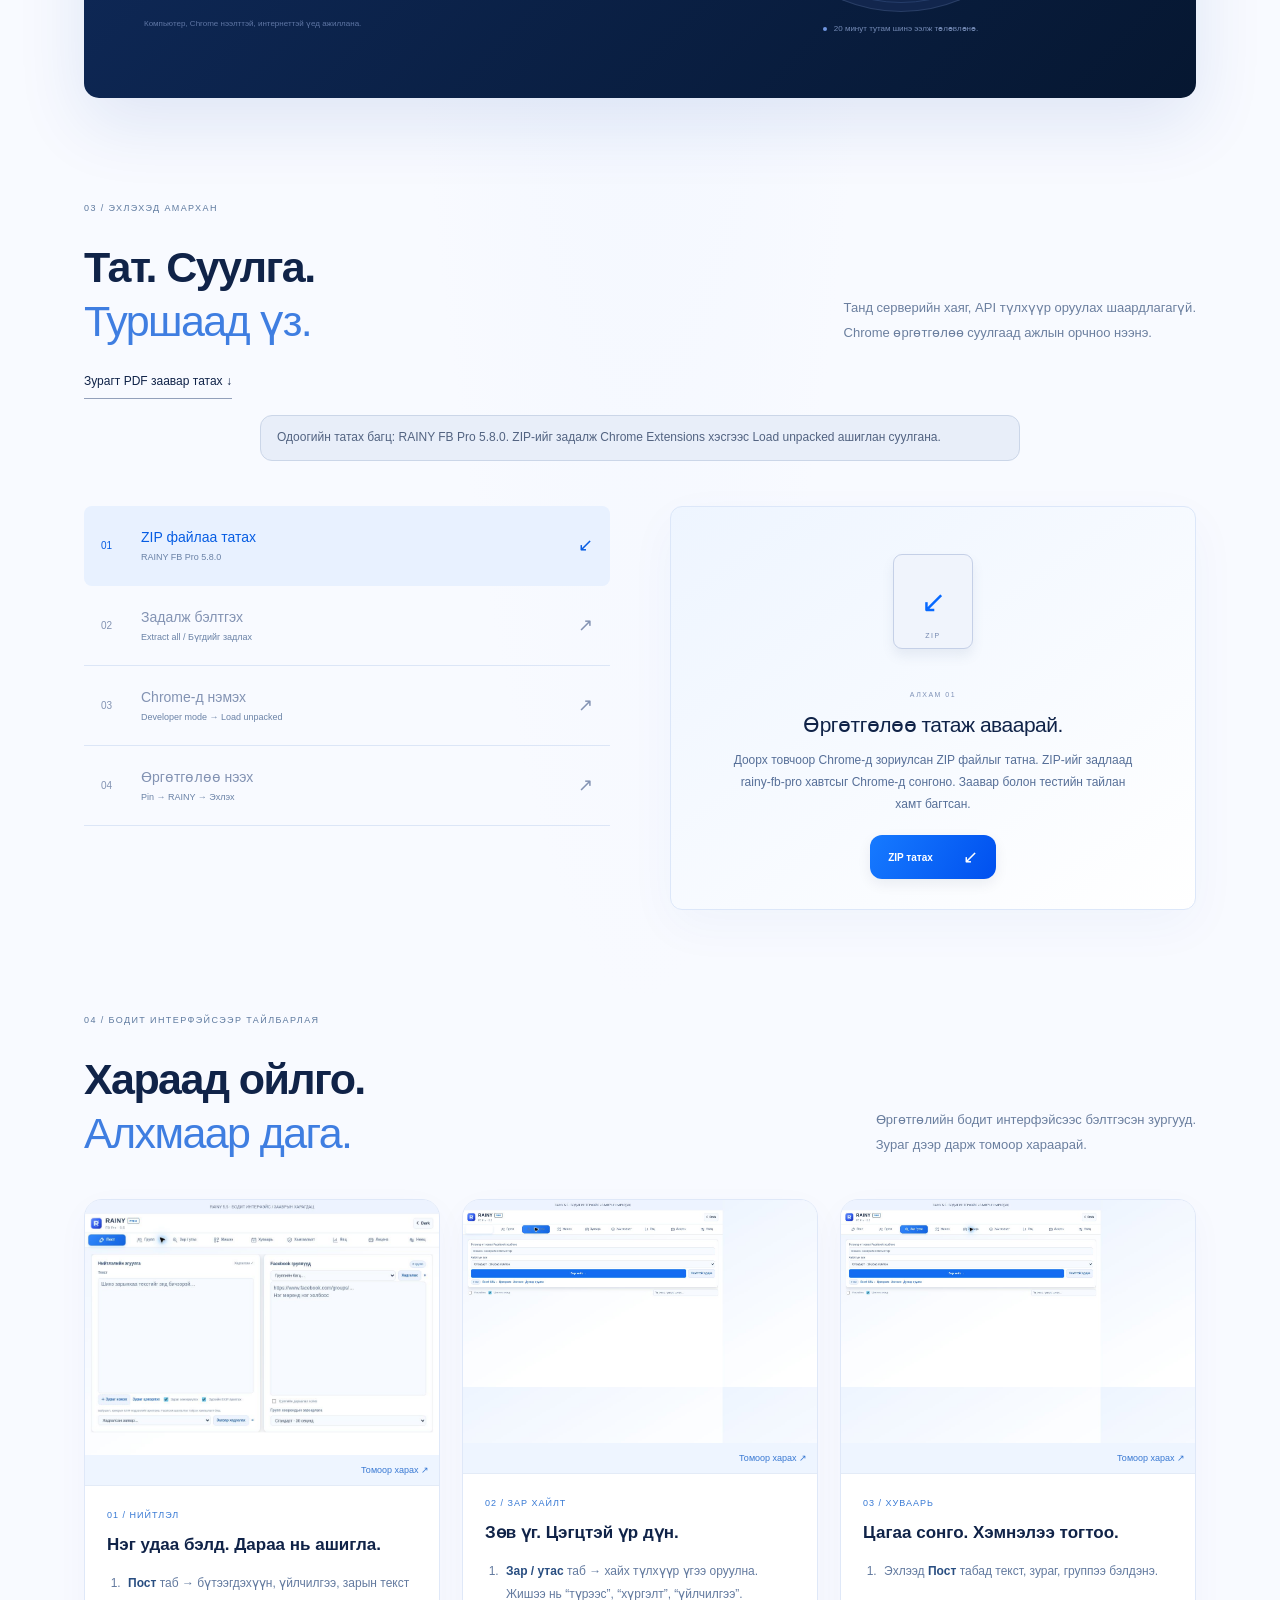
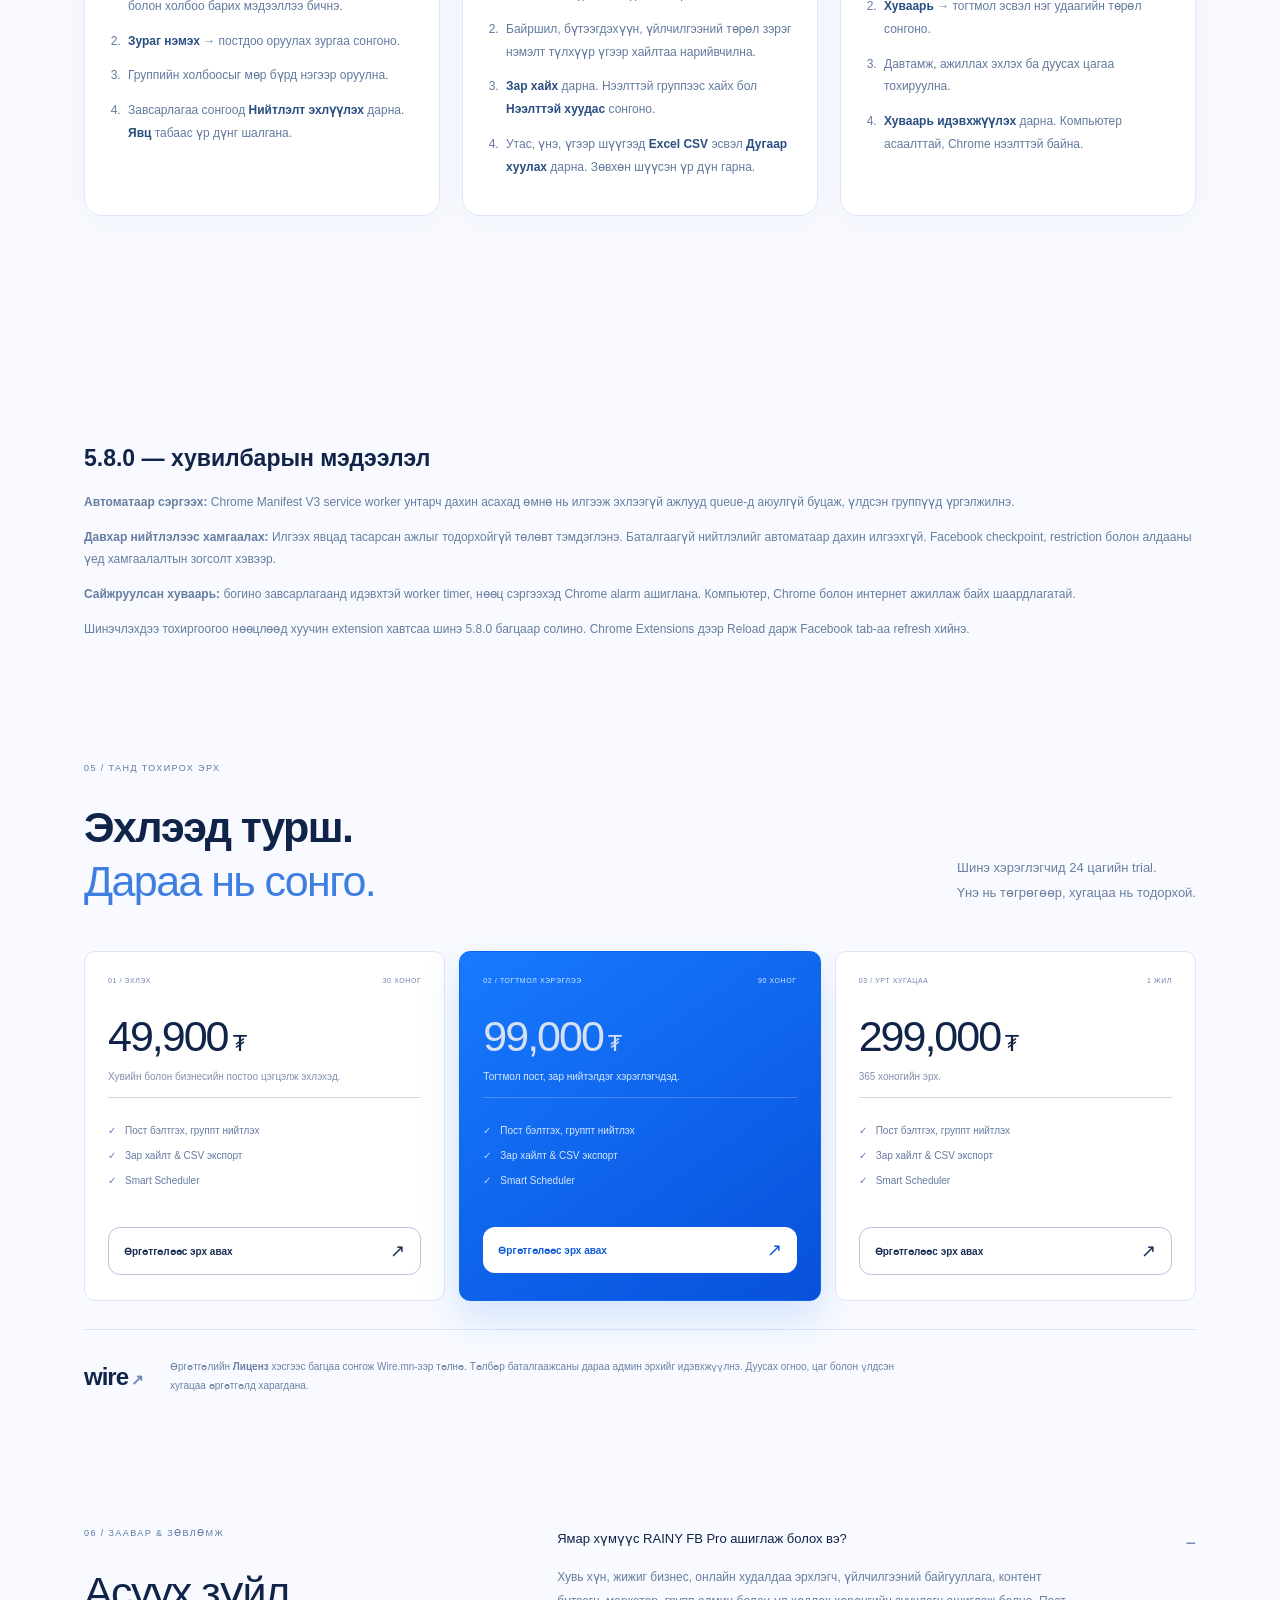
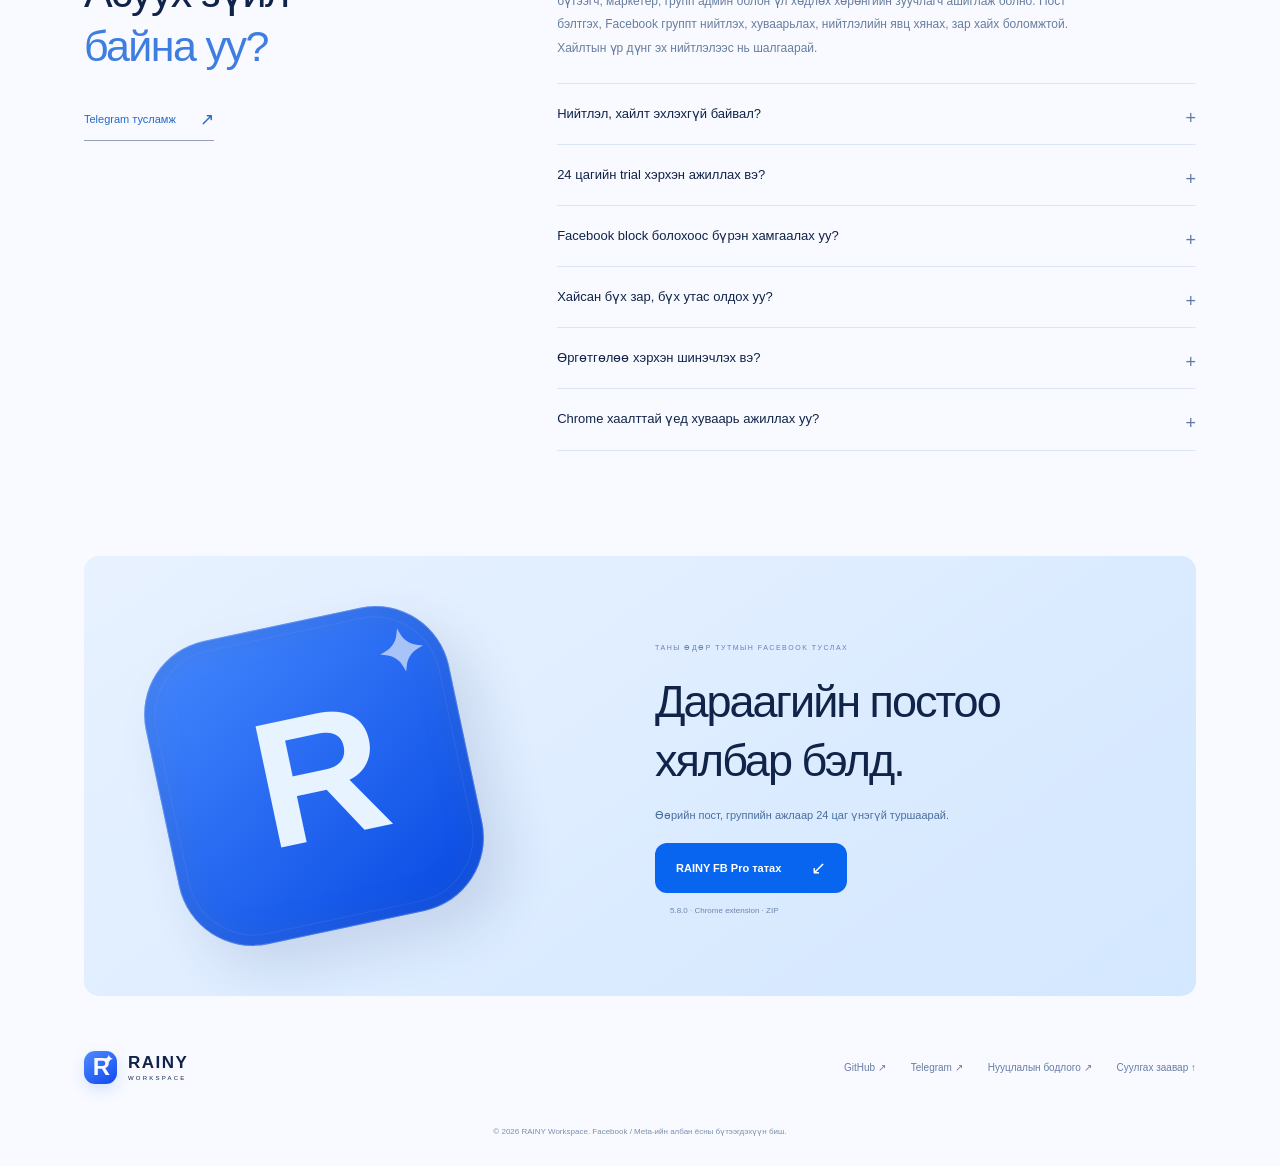
==== commit d59ab82f: "fix: update deployed website and preview to 5.8.0" ====
--- a/public/index.html
+++ b/public/index.html
@@ -1,12 +1,12 @@
-<!doctype html><html lang="mn"><head><meta charset="utf-8"><meta name="viewport" content="width=device-width,initial-scale=1"><meta name="theme-color" content="#f3f7ff"><title>RAINY FB Pro — Facebook группийн нийтлэл, хуваарь, зарын туслах</title><meta name="description" content="Хувь хүн, жижиг бизнес, онлайн худалдаа, үйлчилгээний байгууллага, контент бүтээгч, маркетер болон групп админд зориулсан Facebook ажлын туслах. Пост бэлтгэх, группт нийтлэх, хуваарьлах, явц хянах, зар хайх Chrome өргөтгөл."><link rel="icon" href="icon.svg" type="image/svg+xml"><link rel="stylesheet" href="style.199dbffa7748.css"><script src="app.b4d2ba57d3ee.js" defer></script><meta property="og:type" content="website"><meta property="og:site_name" content="RAINY Workspace"><meta property="og:title" content="RAINY Workspace 5.6.8 — 24 цаг үнэгүй турш"><meta property="og:description" content="Хувь хүн, бизнес эрхлэгч, онлайн худалдаа, үйлчилгээний байгууллага, контент бүтээгч болон групп админд зориулсан Facebook нийтлэл, хуваарь, зар хайлтын туслах. Chrome өргөтгөл 5.6.8."><meta property="og:image" content="https://workspace.rainy.studio/assets/rainy-share-567.jpg"><meta property="og:image:secure_url" content="https://workspace.rainy.studio/assets/rainy-share-567.jpg"><meta property="og:image:type" content="image/jpeg"><meta property="og:image:width" content="1536"><meta property="og:image:height" content="1024"><meta property="og:image:alt" content="RAINY Workspace 5.6.8 — нийтлэл, зар хайлт, хуваарийн туслах"><meta name="twitter:card" content="summary_large_image"><meta name="twitter:title" content="RAINY Workspace — 24 цаг үнэгүй турш"><meta name="twitter:image" content="https://workspace.rainy.studio/assets/rainy-share-567.jpg"><meta property="og:url" content="https://workspace.rainy.studio/"><style>.install-status{max-width:760px;margin:12px auto 0;padding:12px 16px;border:1px solid #cbd6e8;border-radius:12px;background:#e8eef9;color:#526381;font-size:12px;line-height:1.6}</style></head><body>
-<div class="announce"><span class="pulse"></span> RAINY WORKSPACE 5.6.8 <span class="announce-divider">/</span> Хүн бүрийн Facebook ажлын туслах <a href="#install">Суулгах заавар ↗</a></div>
-<header><a class="wordmark" href="#" aria-label="RAINY нүүр"><span class="logo">R<span>✦</span></span><span>RAINY<small>WORKSPACE</small></span></a><nav aria-label="Үндсэн цэс"><a href="#workspace">Боломжууд</a><a href="#install">Суулгах</a><a href="#usage">Зурагт заавар</a><a href="#pricing">Үнийн санал</a><a href="#help">Тусламж</a></nav><a class="button nav-download" href="https://raw.githubusercontent.com/ssboroo/rainy_workspace-fb/main/public/downloads/rainy-fb-pro-5.6.8.zip" download>Татах <span>↙</span></a><button class="mobile-menu" aria-label="Цэс нээх" aria-expanded="false">☰</button></header>
-<main><section class="hero"><div class="hero-intro"><div class="hero-kicker"><span class="pill">FACEBOOK АЖЛЫН ТУСЛАХ</span><span>24 цаг үнэгүй турших боломжтой</span></div><h1>Зараа цэгцэл.<br><span>Харилцагчдаа<br>цаг гарга.</span></h1><p class="hero-copy">Бүтээгдэхүүн, үйлчилгээ, мэдээ мэдээлэл, зар сурталчилгаагаа нэг дор бэлд.<br>Facebook группүүдэд нийтэлж, хуваарьлаж, явцаа хяна.<br>Давтагддаг ажлаа цэгцэлж, харилцагчдаа илүү цаг гарга.</p><div class="hero-actions"><a class="button primary" href="https://raw.githubusercontent.com/ssboroo/rainy_workspace-fb/main/public/downloads/rainy-fb-pro-5.6.8.zip" download>Туслахаа татах <span>↙</span></a><a class="text-link" href="#install">Хэрхэн суулгах вэ? <span>↗</span></a></div><div class="hero-meta"><span>◉ Google Chrome</span><span>5.6.8 хувилбар</span><span>MN интерфэйс</span></div>
-</div><div class="luxury-stage"><div class="stage-glow"></div><img class="hero-product" src="assets/workspace-hero.webp" alt="RAINY Pro — нийтлэл, групп, зар хайлт, хуваарийн шилэн самбарууд" width="1536" height="1024" fetchpriority="high"><span class="float-label label-one"><i></i> Хувь хүн, бизнесийн өдөр тутмын туслах</span><span class="float-label label-two">RAINY PRO <b>5.6.8</b></span><div class="stage-note">ЗАР БЭЛТГЭХ · ХАЙХ · ТӨЛӨВЛӨХ</div></div><div class="product-stage actual-stage" id="workspace"><div class="stage-label"><span>RAINY PRO 5.6.8 / БОДИТ ИНТЕРФЭЙС</span><span>ТАБ СОНГОЖ ТАНИЛЦААРАЙ ↘</span></div><div class="real-window"><div class="real-window-bar"><span class="traffic"><i></i><i></i><i></i></span><span>RAINY Facebook Pro</span><span class="preview-tag">ТАНИЛЦАХ ГОРИМ</span></div><iframe id="workspaceFrame" src="preview/index.html?v=567-layout1" title="RAINY Pro программын бодит интерфэйсийн интерактив танилцуулга" loading="lazy"></iframe></div><div class="stage-caption"><span>Нийтлэл · Групп · Зар / утас · Хуваарь · Лиценз</span><span>Танилцуулгын горим. Facebook-д үйлдэл хийхгүй.</span></div></div></section>
+<!doctype html><html lang="mn"><head><meta charset="utf-8"><meta name="viewport" content="width=device-width,initial-scale=1"><meta name="theme-color" content="#f3f7ff"><title>RAINY FB Pro — Facebook группийн нийтлэл, хуваарь, зарын туслах</title><meta name="description" content="Хувь хүн, жижиг бизнес, онлайн худалдаа, үйлчилгээний байгууллага, контент бүтээгч, маркетер болон групп админд зориулсан Facebook ажлын туслах. Пост бэлтгэх, группт нийтлэх, хуваарьлах, явц хянах, зар хайх Chrome өргөтгөл."><link rel="icon" href="icon.svg" type="image/svg+xml"><link rel="stylesheet" href="style.199dbffa7748.css"><script src="app.b4d2ba57d3ee.js" defer></script><meta property="og:type" content="website"><meta property="og:site_name" content="RAINY Workspace"><meta property="og:title" content="RAINY Workspace 5.8.0 — 24 цаг үнэгүй турш"><meta property="og:description" content="Хувь хүн, бизнес эрхлэгч, онлайн худалдаа, үйлчилгээний байгууллага, контент бүтээгч болон групп админд зориулсан Facebook нийтлэл, хуваарь, зар хайлтын туслах. Chrome өргөтгөл 5.8.0."><meta property="og:image" content="https://workspace.rainy.studio/assets/rainy-share-567.jpg"><meta property="og:image:secure_url" content="https://workspace.rainy.studio/assets/rainy-share-567.jpg"><meta property="og:image:type" content="image/jpeg"><meta property="og:image:width" content="1536"><meta property="og:image:height" content="1024"><meta property="og:image:alt" content="RAINY Workspace 5.8.0 — нийтлэл, зар хайлт, хуваарийн туслах"><meta name="twitter:card" content="summary_large_image"><meta name="twitter:title" content="RAINY Workspace — 24 цаг үнэгүй турш"><meta name="twitter:image" content="https://workspace.rainy.studio/assets/rainy-share-567.jpg"><meta property="og:url" content="https://workspace.rainy.studio/"><style>.install-status{max-width:760px;margin:12px auto 0;padding:12px 16px;border:1px solid #cbd6e8;border-radius:12px;background:#e8eef9;color:#526381;font-size:12px;line-height:1.6}</style></head><body>
+<div class="announce"><span class="pulse"></span> RAINY WORKSPACE 5.8.0 <span class="announce-divider">/</span> Хүн бүрийн Facebook ажлын туслах <a href="#install">Суулгах заавар ↗</a></div>
+<header><a class="wordmark" href="#" aria-label="RAINY нүүр"><span class="logo">R<span>✦</span></span><span>RAINY<small>WORKSPACE</small></span></a><nav aria-label="Үндсэн цэс"><a href="#workspace">Боломжууд</a><a href="#install">Суулгах</a><a href="#usage">Зурагт заавар</a><a href="#pricing">Үнийн санал</a><a href="#help">Тусламж</a></nav><a class="button nav-download" href="https://raw.githubusercontent.com/ssboroo/rainy_workspace-fb/main/public/downloads/rainy-fb-pro-5.8.0.zip" download>Татах <span>↙</span></a><button class="mobile-menu" aria-label="Цэс нээх" aria-expanded="false">☰</button></header>
+<main><section class="hero"><div class="hero-intro"><div class="hero-kicker"><span class="pill">FACEBOOK АЖЛЫН ТУСЛАХ</span><span>24 цаг үнэгүй турших боломжтой</span></div><h1>Зараа цэгцэл.<br><span>Харилцагчдаа<br>цаг гарга.</span></h1><p class="hero-copy">Бүтээгдэхүүн, үйлчилгээ, мэдээ мэдээлэл, зар сурталчилгаагаа нэг дор бэлд.<br>Facebook группүүдэд нийтэлж, хуваарьлаж, явцаа хяна.<br>Давтагддаг ажлаа цэгцэлж, харилцагчдаа илүү цаг гарга.</p><div class="hero-actions"><a class="button primary" href="https://raw.githubusercontent.com/ssboroo/rainy_workspace-fb/main/public/downloads/rainy-fb-pro-5.8.0.zip" download>Туслахаа татах <span>↙</span></a><a class="text-link" href="#install">Хэрхэн суулгах вэ? <span>↗</span></a></div><div class="hero-meta"><span>◉ Google Chrome</span><span>5.8.0 хувилбар</span><span>MN интерфэйс</span></div>
+</div><div class="luxury-stage"><div class="stage-glow"></div><img class="hero-product" src="assets/workspace-hero.webp" alt="RAINY Pro — нийтлэл, групп, зар хайлт, хуваарийн шилэн самбарууд" width="1536" height="1024" fetchpriority="high"><span class="float-label label-one"><i></i> Хувь хүн, бизнесийн өдөр тутмын туслах</span><span class="float-label label-two">RAINY PRO <b>5.8.0</b></span><div class="stage-note">ЗАР БЭЛТГЭХ · ХАЙХ · ТӨЛӨВЛӨХ</div></div><div class="product-stage actual-stage" id="workspace"><div class="stage-label"><span>RAINY PRO 5.8.0 / БОДИТ ИНТЕРФЭЙС</span><span>ТАБ СОНГОЖ ТАНИЛЦААРАЙ ↘</span></div><div class="real-window"><div class="real-window-bar"><span class="traffic"><i></i><i></i><i></i></span><span>RAINY Facebook Pro</span><span class="preview-tag">ТАНИЛЦАХ ГОРИМ</span></div><iframe id="workspaceFrame" src="preview/index.html?v=567-layout1" title="RAINY Pro программын бодит интерфэйсийн интерактив танилцуулга" loading="lazy"></iframe></div><div class="stage-caption"><span>Нийтлэл · Групп · Зар / утас · Хуваарь · Лиценз</span><span>Танилцуулгын горим. Facebook-д үйлдэл хийхгүй.</span></div></div></section>
 <section class="intro-section section-wrap reveal"><div class="section-index">01 / ХУВЬ ХҮН БА БИЗНЕСИЙН ӨДӨР ТУТМЫН АЖИЛ</div><div class="intro-grid"><h2>Зарын ажил цэгцтэй.<br><em>Уулзалтдаа илүү цагтай.</em></h2><p>Бүтээгдэхүүн, үйлчилгээний пост бэлтгэх, мэдээ мэдээллээ түгээх, Facebook группүүдэд нийтлэх, сонирхсон хэрэглэгчдийн зар болон мэдээлэл хайх. RAINY нь хувь хүн, жижиг бизнес, онлайн худалдаа эрхлэгч, үйлчилгээний байгууллага, контент бүтээгч, маркетер болон групп админы давтагддаг ажлыг нэг орчинд цэгцлэхэд тусална.</p></div><div class="feature-strips"><article><span class="feature-num">01</span><div><h3>Постоо нэг дор бэлд.</h3><p>Бүтээгдэхүүн, үйлчилгээ, зар, мэдээний текст болон зургаа оруул. Бэлдсэн загвар, группийн жагсаалтаа хадгалаад дараагийн удаа дахин ашигла.</p></div><span class="feature-icon">↗</span></article><article><span class="feature-num">02</span><div><h3>Хэрэгтэй мэдээллээ хайж цэгцэл.</h3><p>Түлхүүр үг эсвэл нээлттэй группээр зар, нийтлэл хай. Олдсон үр дүнгээ үг, үнэ, утсаар шүүж, эх нийтлэлийг шалгаад CSV-ээр хадгал.</p></div><span class="feature-icon">⌕</span></article><article><span class="feature-num">03</span><div><h3>Нийтлэлийн явцаа хяна.</h3><p>Аль группт нийтлэгдсэн, аль нь админы хяналт хүлээж байгааг тусад нь хар. Баталгаажаагүй оролдлогыг давтан илгээхээс өмнө эх группээ шалга.</p></div><span class="feature-icon">▤</span></article></div></section>
 <section class="estate-workflows section-wrap reveal"><div class="section-index">ТАНЫ АЖИЛД ХЭРХЭН ТУСЛАХ ВЭ?</div><div class="estate-cards"><article><small>01 / ХУВЬ ХҮН БА КОНТЕНТ БҮТЭЭГЧ</small><h3>Өөрийн мэдээллээ түгээ.</h3><p>Үйл ажиллагаа, үйлчилгээ, контентын постоо бэлдэж, сонирхолд тохирох группүүдэд нийтлэх хуваарь гарга.</p></article><article><small>02 / ЖИЖИГ БИЗНЕС БА ОНЛАЙН ХУДАЛДАА</small><h3>Бүтээгдэхүүн, үйлчилгээгээ сурталчил.</h3><p>Барааны зураг, үнэ, тайлбараа оруулж загвар хадгал. Группүүдэд нийтэлж, нийтлэлийн явцаа хяна.</p></article><article><small>03 / МАРКЕТЕР БА ГРУПП АДМИН</small><h3>Олон нийтлэлээ цэгцэл.</h3><p>Нийтлэх группүүдээ жагсааж, хуваарь тохируул. Хайлтын үр дүнгээ шүүж, CSV хэлбэрээр хадгал.</p></article></div><p class="estate-footnote">Үл хөдлөх хөрөнгийн зуучлагчид ч байр, газар, оффисын зар бэлтгэх, нийтлэх, хайхад ашиглаж болно. Хайлтад таны Facebook бүртгэлд харагдаж, ачаалагдсан нийтлэлүүд орно.</p></section><section class="schedule-section section-wrap reveal"><div class="schedule-copy"><div class="section-index">02 / SMART SCHEDULER</div><h2>Зарын цагаа<br><em>урьдчилж бэлд.</em></h2><p>Өдрийн үзлэг, уулзалтынхаа өмнө зараа бэлд. Нэг удаагийн эсвэл тогтмол хуваарь сонгож, ажиллах цагаа тохируулан нийтлэлтээ төлөвлө.</p><div class="schedule-choices" aria-label="Давтамжийн жишээ"><button class="selected" data-minutes="20">20 минут</button><button data-minutes="30">30 минут</button><button data-minutes="60">1 цаг</button><button data-minutes="120">2 цаг</button></div><small>Компьютер, Chrome нээлттэй, интернеттэй үед ажиллана.</small></div><div class="schedule-visual"><span class="orbit-label">SMART SCHEDULER / ASIA · ULAANBAATAR</span><div class="clock-face"><div class="clock-ring"></div><span class="clock-mark top">12</span><span class="clock-mark right">03</span><span class="clock-mark bottom">06</span><span class="clock-mark left">09</span><div class="clock-hand"></div><div class="clock-center"></div><div class="clock-caption"><small>ДАВТАМЖ</small><strong id="scheduleNumber">20</strong><span id="scheduleUnit">минут тутам</span></div></div><div class="schedule-label"><i></i><span id="scheduleExplanation">20 минут тутам шинэ ээлж төлөвлөнө.</span></div></div></section>
-<section class="install-section section-wrap reveal" id="install"><div class="section-index">03 / ЭХЛЭХЭД АМАРХАН</div><div class="section-heading"><h2>Тат. Суулга.<br><em>Туршаад үз.</em></h2><p>Танд серверийн хаяг, API түлхүүр оруулах шаардлагагүй.<br>Chrome өргөтгөлөө суулгаад ажлын орчноо нээнэ.</p></div><p><a class="text-link" href="downloads/Zaavar.pdf" target="_blank" rel="noopener">Зурагт PDF заавар татах ↓</a></p><p class="install-status">Одоогоор 5.6.8 ZIP хувилбараар суулгана. Chrome Web Store-ийн анхны нийтлэлийн хяналт дуусмагц Store холбоос энэ хуудсанд нэмэгдэнэ.</p><div class="install-layout"><div class="install-steps" role="tablist" aria-label="Суулгах алхмууд"><button role="tab" aria-selected="true" class="active" data-step="0"><span>01</span><div><strong>ZIP файлаа татах</strong><small>RAINY FB Pro 5.6.8</small></div><b>↙</b></button><button role="tab" aria-selected="false" data-step="1"><span>02</span><div><strong>Задалж бэлтгэх</strong><small>Extract all / Бүгдийг задлах</small></div><b>↗</b></button><button role="tab" aria-selected="false" data-step="2"><span>03</span><div><strong>Chrome-д нэмэх</strong><small>Developer mode → Load unpacked</small></div><b>↗</b></button><button role="tab" aria-selected="false" data-step="3"><span>04</span><div><strong>Өргөтгөлөө нээх</strong><small>Pin → RAINY → Эхлэх</small></div><b>↗</b></button></div><div class="install-detail" role="tabpanel" aria-live="polite"><div class="install-art" id="installArt"></div><span class="step-kicker" id="stepKicker">АЛХАМ 01</span><h3 id="stepTitle">Өргөтгөлөө татаж аваарай.</h3><p id="stepText">Доорх товчоор Chrome-д зориулсан ZIP файлыг татна. ZIP-ийг задлаад rainy-fb-pro хавтсыг Chrome-д сонгоно. ZIP дотор “Заавар.pdf” зурагт суулгах заавар хамт багтсан.</p><div id="stepAction"><a class="button primary" href="https://raw.githubusercontent.com/ssboroo/rainy_workspace-fb/main/public/downloads/rainy-fb-pro-5.6.8.zip" download>ZIP татах <span>↙</span></a></div></div></div></section>
-<section class="usage-section section-wrap reveal" id="usage"><div class="section-index">04 / БОДИТ ИНТЕРФЭЙСЭЭР ТАЙЛБАРЛАЯ</div><div class="section-heading"><h2>Хараад ойлго.<br><em>Алхмаар дага.</em></h2><p>Өргөтгөлийн бодит интерфэйсээс бэлтгэсэн зургууд.<br>Зураг дээр дарж томоор хараарай.</p></div><div class="usage-grid"><article><button class="guide-image" data-image="assets/guide-post.jpg" aria-label="Нийтлэлийн зургийг томруулах"><img src="assets/guide-post.jpg" alt="Пост табын текст, зураг, группийн холбоос оруулах талбарууд" loading="lazy" width="1000" height="720"><span>Томоор харах ↗</span></button><small>01 / НИЙТЛЭЛ</small><h3>Нэг удаа бэлд. Дараа нь ашигла.</h3><ol><li><b>Пост</b> таб → бүтээгдэхүүн, үйлчилгээ, зарын текст болон холбоо барих мэдээллээ бичнэ.</li><li><b>Зураг нэмэх</b> → постдоо оруулах зургаа сонгоно.</li><li>Группийн холбоосыг мөр бүрд нэгээр оруулна.</li><li>Завсарлагаа сонгоод <b>Нийтлэлт эхлүүлэх</b> дарна. <b>Явц</b> табаас үр дүнг шалгана.</li></ol></article><article><button class="guide-image" data-image="assets/guide-search.jpg" aria-label="Хайлтын зургийг томруулах"><img src="assets/guide-search.jpg" alt="Зар утас табын түлхүүр үг, хайлтын гүн, CSV болон шүүлтүүр" loading="lazy" width="1000" height="720"><span>Томоор харах ↗</span></button><small>02 / ЗАР ХАЙЛТ</small><h3>Зөв үг. Цэгцтэй үр дүн.</h3><ol><li><b>Зар / утас</b> таб → хайх түлхүүр үгээ оруулна. Жишээ нь “түрээс”, “хүргэлт”, “үйлчилгээ”.</li><li>Байршил, бүтээгдэхүүн, үйлчилгээний төрөл зэрэг нэмэлт түлхүүр үгээр хайлтаа нарийвчилна.</li><li><b>Зар хайх</b> дарна. Нээлттэй группээс хайх бол <b>Нээлттэй хуудас</b> сонгоно.</li><li>Утас, үнэ, үгээр шүүгээд <b>Excel CSV</b> эсвэл <b>Дугаар хуулах</b> дарна. Зөвхөн шүүсэн үр дүн гарна.</li></ol></article><article><button class="guide-image" data-image="assets/guide-schedule.jpg" aria-label="Хуваарийн зургийг томруулах"><img src="assets/guide-schedule.jpg" alt="Хуваарь табын давтамж болон ажиллах цагийн тохиргоо" loading="lazy" width="1000" height="720"><span>Томоор харах ↗</span></button><small>03 / ХУВААРЬ</small><h3>Цагаа сонго. Хэмнэлээ тогтоо.</h3><ol><li>Эхлээд <b>Пост</b> табад текст, зураг, группээ бэлдэнэ.</li><li><b>Хуваарь</b> → тогтмол эсвэл нэг удаагийн төрөл сонгоно.</li><li>Давтамж, ажиллах эхлэх ба дуусах цагаа тохируулна.</li><li><b>Хуваарь идэвхжүүлэх</b> дарна. Компьютер асаалттай, Chrome нээлттэй байна.</li></ol></article></div></section><section class="section-wrap release-note" id="release"><h2>5.6.8 — шинэчлэлийн тэмдэглэл</h2><p><strong>Автоматаар сэргээх:</strong> Chrome Manifest V3 service worker унтарч дахин асахад өмнө нь илгээж эхлээгүй ажлууд queue-д аюулгүй буцаж, үлдсэн группүүд үргэлжилнэ.</p><p><strong>Давхар нийтлэлээс хамгаалах:</strong> Илгээх явцад тасарсан ажлыг тодорхойгүй төлөвт тэмдэглэнэ. Баталгаагүй нийтлэлийг автоматаар дахин илгээхгүй. Facebook checkpoint, restriction болон алдааны үед хамгаалалтын зогсолт хэвээр.</p><p><strong>Сайжруулсан хуваарь:</strong> богино завсарлагаанд идэвхтэй worker timer, нөөц сэргээхэд Chrome alarm ашиглана. Компьютер, Chrome болон интернет ажиллаж байх шаардлагатай.</p><p>Шинэчлэхдээ тохиргоогоо нөөцлөөд хуучин extension хавтсаа шинэ 5.6.8 багцаар солино. Chrome Extensions дээр Reload дарж Facebook tab-аа refresh хийнэ.</p></section><section class="pricing-section section-wrap reveal" id="pricing"><div class="section-index">05 / ТАНД ТОХИРОХ ЭРХ</div><div class="section-heading"><h2>Эхлээд турш.<br><em>Дараа нь сонго.</em></h2><p>Шинэ хэрэглэгчид 24 цагийн trial.<br>Үнэ нь төгрөгөөр, хугацаа нь тодорхой.</p></div><div class="pricing-grid"><article class="price-card"><div class="plan-top"><span>01 / ЭХЛЭХ</span><span>30 ХОНОГ</span></div><h3>49,900<span>₮</span></h3><p>Хувийн болон бизнесийн постоо цэгцэлж эхлэхэд.</p><ul><li>Пост бэлтгэх, группт нийтлэх</li><li>Зар хайлт & CSV экспорт</li><li>Smart Scheduler</li></ul><a class="button outline" href="#download">Өргөтгөлөөс эрх авах <span>↗</span></a></article><article class="price-card featured"><div class="plan-top"><span>02 / ТОГТМОЛ ХЭРЭГЛЭЭ</span><span>90 ХОНОГ</span></div><h3>99,000<span>₮</span></h3><p>Тогтмол пост, зар нийтэлдэг хэрэглэгчдэд.</p><ul><li>Пост бэлтгэх, группт нийтлэх</li><li>Зар хайлт & CSV экспорт</li><li>Smart Scheduler</li></ul><a class="button light" href="#download">Өргөтгөлөөс эрх авах <span>↗</span></a></article><article class="price-card"><div class="plan-top"><span>03 / УРТ ХУГАЦАА</span><span>1 ЖИЛ</span></div><h3>299,000<span>₮</span></h3><p>365 хоногийн эрх.</p><ul><li>Пост бэлтгэх, группт нийтлэх</li><li>Зар хайлт & CSV экспорт</li><li>Smart Scheduler</li></ul><a class="button outline" href="#download">Өргөтгөлөөс эрх авах <span>↗</span></a></article></div><div class="payment-note"><span class="wire-mark">wire<span>↗</span></span><p>Өргөтгөлийн <strong>Лиценз</strong> хэсгээс багцаа сонгож Wire.mn-ээр төлнө. Төлбөр баталгаажсаны дараа админ эрхийг идэвхжүүлнэ. Дуусах огноо, цаг болон үлдсэн хугацаа өргөтгөлд харагдана.</p></div></section>
+<section class="install-section section-wrap reveal" id="install"><div class="section-index">03 / ЭХЛЭХЭД АМАРХАН</div><div class="section-heading"><h2>Тат. Суулга.<br><em>Туршаад үз.</em></h2><p>Танд серверийн хаяг, API түлхүүр оруулах шаардлагагүй.<br>Chrome өргөтгөлөө суулгаад ажлын орчноо нээнэ.</p></div><p><a class="text-link" href="downloads/Zaavar.pdf" target="_blank" rel="noopener">Зурагт PDF заавар татах ↓</a></p><p class="install-status">Одоогийн татах багц: RAINY FB Pro 5.8.0. ZIP-ийг задалж Chrome Extensions хэсгээс Load unpacked ашиглан суулгана.</p><div class="install-layout"><div class="install-steps" role="tablist" aria-label="Суулгах алхмууд"><button role="tab" aria-selected="true" class="active" data-step="0"><span>01</span><div><strong>ZIP файлаа татах</strong><small>RAINY FB Pro 5.8.0</small></div><b>↙</b></button><button role="tab" aria-selected="false" data-step="1"><span>02</span><div><strong>Задалж бэлтгэх</strong><small>Extract all / Бүгдийг задлах</small></div><b>↗</b></button><button role="tab" aria-selected="false" data-step="2"><span>03</span><div><strong>Chrome-д нэмэх</strong><small>Developer mode → Load unpacked</small></div><b>↗</b></button><button role="tab" aria-selected="false" data-step="3"><span>04</span><div><strong>Өргөтгөлөө нээх</strong><small>Pin → RAINY → Эхлэх</small></div><b>↗</b></button></div><div class="install-detail" role="tabpanel" aria-live="polite"><div class="install-art" id="installArt"></div><span class="step-kicker" id="stepKicker">АЛХАМ 01</span><h3 id="stepTitle">Өргөтгөлөө татаж аваарай.</h3><p id="stepText">Доорх товчоор Chrome-д зориулсан ZIP файлыг татна. ZIP-ийг задлаад rainy-fb-pro хавтсыг Chrome-д сонгоно. ZIP дотор “Заавар.pdf” зурагт суулгах заавар хамт багтсан.</p><div id="stepAction"><a class="button primary" href="https://raw.githubusercontent.com/ssboroo/rainy_workspace-fb/main/public/downloads/rainy-fb-pro-5.8.0.zip" download>ZIP татах <span>↙</span></a></div></div></div></section>
+<section class="usage-section section-wrap reveal" id="usage"><div class="section-index">04 / БОДИТ ИНТЕРФЭЙСЭЭР ТАЙЛБАРЛАЯ</div><div class="section-heading"><h2>Хараад ойлго.<br><em>Алхмаар дага.</em></h2><p>Өргөтгөлийн бодит интерфэйсээс бэлтгэсэн зургууд.<br>Зураг дээр дарж томоор хараарай.</p></div><div class="usage-grid"><article><button class="guide-image" data-image="assets/guide-post.jpg" aria-label="Нийтлэлийн зургийг томруулах"><img src="assets/guide-post.jpg" alt="Пост табын текст, зураг, группийн холбоос оруулах талбарууд" loading="lazy" width="1000" height="720"><span>Томоор харах ↗</span></button><small>01 / НИЙТЛЭЛ</small><h3>Нэг удаа бэлд. Дараа нь ашигла.</h3><ol><li><b>Пост</b> таб → бүтээгдэхүүн, үйлчилгээ, зарын текст болон холбоо барих мэдээллээ бичнэ.</li><li><b>Зураг нэмэх</b> → постдоо оруулах зургаа сонгоно.</li><li>Группийн холбоосыг мөр бүрд нэгээр оруулна.</li><li>Завсарлагаа сонгоод <b>Нийтлэлт эхлүүлэх</b> дарна. <b>Явц</b> табаас үр дүнг шалгана.</li></ol></article><article><button class="guide-image" data-image="assets/guide-search.jpg" aria-label="Хайлтын зургийг томруулах"><img src="assets/guide-search.jpg" alt="Зар утас табын түлхүүр үг, хайлтын гүн, CSV болон шүүлтүүр" loading="lazy" width="1000" height="720"><span>Томоор харах ↗</span></button><small>02 / ЗАР ХАЙЛТ</small><h3>Зөв үг. Цэгцтэй үр дүн.</h3><ol><li><b>Зар / утас</b> таб → хайх түлхүүр үгээ оруулна. Жишээ нь “түрээс”, “хүргэлт”, “үйлчилгээ”.</li><li>Байршил, бүтээгдэхүүн, үйлчилгээний төрөл зэрэг нэмэлт түлхүүр үгээр хайлтаа нарийвчилна.</li><li><b>Зар хайх</b> дарна. Нээлттэй группээс хайх бол <b>Нээлттэй хуудас</b> сонгоно.</li><li>Утас, үнэ, үгээр шүүгээд <b>Excel CSV</b> эсвэл <b>Дугаар хуулах</b> дарна. Зөвхөн шүүсэн үр дүн гарна.</li></ol></article><article><button class="guide-image" data-image="assets/guide-schedule.jpg" aria-label="Хуваарийн зургийг томруулах"><img src="assets/guide-schedule.jpg" alt="Хуваарь табын давтамж болон ажиллах цагийн тохиргоо" loading="lazy" width="1000" height="720"><span>Томоор харах ↗</span></button><small>03 / ХУВААРЬ</small><h3>Цагаа сонго. Хэмнэлээ тогтоо.</h3><ol><li>Эхлээд <b>Пост</b> табад текст, зураг, группээ бэлдэнэ.</li><li><b>Хуваарь</b> → тогтмол эсвэл нэг удаагийн төрөл сонгоно.</li><li>Давтамж, ажиллах эхлэх ба дуусах цагаа тохируулна.</li><li><b>Хуваарь идэвхжүүлэх</b> дарна. Компьютер асаалттай, Chrome нээлттэй байна.</li></ol></article></div></section><section class="section-wrap release-note" id="release"><h2>5.8.0 — хувилбарын мэдээлэл</h2><p><strong>Автоматаар сэргээх:</strong> Chrome Manifest V3 service worker унтарч дахин асахад өмнө нь илгээж эхлээгүй ажлууд queue-д аюулгүй буцаж, үлдсэн группүүд үргэлжилнэ.</p><p><strong>Давхар нийтлэлээс хамгаалах:</strong> Илгээх явцад тасарсан ажлыг тодорхойгүй төлөвт тэмдэглэнэ. Баталгаагүй нийтлэлийг автоматаар дахин илгээхгүй. Facebook checkpoint, restriction болон алдааны үед хамгаалалтын зогсолт хэвээр.</p><p><strong>Сайжруулсан хуваарь:</strong> богино завсарлагаанд идэвхтэй worker timer, нөөц сэргээхэд Chrome alarm ашиглана. Компьютер, Chrome болон интернет ажиллаж байх шаардлагатай.</p><p>Шинэчлэхдээ тохиргоогоо нөөцлөөд хуучин extension хавтсаа шинэ 5.8.0 багцаар солино. Chrome Extensions дээр Reload дарж Facebook tab-аа refresh хийнэ.</p></section><section class="pricing-section section-wrap reveal" id="pricing"><div class="section-index">05 / ТАНД ТОХИРОХ ЭРХ</div><div class="section-heading"><h2>Эхлээд турш.<br><em>Дараа нь сонго.</em></h2><p>Шинэ хэрэглэгчид 24 цагийн trial.<br>Үнэ нь төгрөгөөр, хугацаа нь тодорхой.</p></div><div class="pricing-grid"><article class="price-card"><div class="plan-top"><span>01 / ЭХЛЭХ</span><span>30 ХОНОГ</span></div><h3>49,900<span>₮</span></h3><p>Хувийн болон бизнесийн постоо цэгцэлж эхлэхэд.</p><ul><li>Пост бэлтгэх, группт нийтлэх</li><li>Зар хайлт & CSV экспорт</li><li>Smart Scheduler</li></ul><a class="button outline" href="#download">Өргөтгөлөөс эрх авах <span>↗</span></a></article><article class="price-card featured"><div class="plan-top"><span>02 / ТОГТМОЛ ХЭРЭГЛЭЭ</span><span>90 ХОНОГ</span></div><h3>99,000<span>₮</span></h3><p>Тогтмол пост, зар нийтэлдэг хэрэглэгчдэд.</p><ul><li>Пост бэлтгэх, группт нийтлэх</li><li>Зар хайлт & CSV экспорт</li><li>Smart Scheduler</li></ul><a class="button light" href="#download">Өргөтгөлөөс эрх авах <span>↗</span></a></article><article class="price-card"><div class="plan-top"><span>03 / УРТ ХУГАЦАА</span><span>1 ЖИЛ</span></div><h3>299,000<span>₮</span></h3><p>365 хоногийн эрх.</p><ul><li>Пост бэлтгэх, группт нийтлэх</li><li>Зар хайлт & CSV экспорт</li><li>Smart Scheduler</li></ul><a class="button outline" href="#download">Өргөтгөлөөс эрх авах <span>↗</span></a></article></div><div class="payment-note"><span class="wire-mark">wire<span>↗</span></span><p>Өргөтгөлийн <strong>Лиценз</strong> хэсгээс багцаа сонгож Wire.mn-ээр төлнө. Төлбөр баталгаажсаны дараа админ эрхийг идэвхжүүлнэ. Дуусах огноо, цаг болон үлдсэн хугацаа өргөтгөлд харагдана.</p></div></section>
 <section class="help-section section-wrap reveal" id="help"><div class="help-left"><div class="section-index">06 / ЗААВАР & ЗӨВЛӨМЖ</div><h2>Асуух зүйл<br><em>байна уу?</em></h2><a class="text-link" href="https://t.me/boroobro" target="_blank" rel="noopener">Telegram тусламж <span>↗</span></a></div><div class="faq"><details open><summary>Ямар хүмүүс RAINY FB Pro ашиглаж болох вэ?</summary><p>Хувь хүн, жижиг бизнес, онлайн худалдаа эрхлэгч, үйлчилгээний байгууллага, контент бүтээгч, маркетер, групп админ болон үл хөдлөх хөрөнгийн зуучлагч ашиглаж болно. Пост бэлтгэх, Facebook группт нийтлэх, хуваарьлах, нийтлэлийн явц хянах, зар хайх боломжтой. Хайлтын үр дүнг эх нийтлэлээс нь шалгаарай.</p></details><details><summary>Нийтлэл, хайлт эхлэхгүй байвал?</summary><p>Facebook-д нэвтэрсэн эсэхээ шалга. Өргөтгөлийг шинэчилсний дараа Facebook tab-аа нэг удаа refresh хийнэ. “Нөөц” табын “Facebook холболт шалгах” товчоор холболтоо шалгаж, “Явц” табын алдааны мөрийг харна.</p></details><details><summary>24 цагийн trial хэрхэн ажиллах вэ?</summary><p>Өргөтгөлөө анх ашиглахад trial бүртгэгдэнэ. Дуусах он, сар, өдөр, цаг болон үлдсэн хугацааны тоолуур дээд хэсэгт харагдана. Шинэчлэлт хийх нь trial-ийг дахин эхлүүлэхгүй.</p></details><details><summary>Facebook block болохоос бүрэн хамгаалах уу?</summary><p>Бүрэн хамгаална гэсэн баталгаа байхгүй. Restriction/checkpoint илэрвэл ажиллагааг түр зогсооно. Өдөрт илгээх хязгаар, групп хоорондын завсарлага, амралтын тохиргоогоо өөрийн хэрэглээнд тааруулна.</p></details><details><summary>Хайсан бүх зар, бүх утас олдох уу?</summary><p>Facebook хуудсанд ачаалагдаж, таны бүртгэлд харагдаж буй агуулгыг уншина. Хаалттай эсвэл ачаалагдаагүй бүх мэдээллийг бүрэн татах баталгаа байхгүй. Утас болон эх нийтлэлийг тулгаж шалгаарай.</p></details><details><summary>Өргөтгөлөө хэрхэн шинэчлэх вэ?</summary><p>Өмнөх хувилбарын draft, загвараа нөөцөл. Шинэ ZIP-ийг задалж, ижил extension хавтсын файлуудыг шинэчил. chrome://extensions дээр Reload дарж, Facebook tab-уудаа refresh хийнэ. Хуучин ба шинэ хувилбарыг зэрэг ажиллуулахгүй.</p></details><details><summary>Chrome хаалттай үед хуваарь ажиллах уу?</summary><p>Үгүй. Компьютер асаалттай, Chrome нээлттэй, интернеттэй байна. Компьютер унтсан хугацааны ээлжүүдийг бөөнөөр нөхөж нийтлэхгүй.</p></details></div></section>
-<section class="download-section reveal" id="download"><div class="download-orb" aria-hidden="true">R<span>✦</span></div><div><span class="section-index">ТАНЫ ӨДӨР ТУТМЫН FACEBOOK ТУСЛАХ</span><h2>Дараагийн постоо<br>хялбар бэлд.</h2><p>Өөрийн пост, группийн ажлаар 24 цаг үнэгүй туршаарай.</p><a class="button light" href="https://raw.githubusercontent.com/ssboroo/rainy_workspace-fb/main/public/downloads/rainy-fb-pro-5.6.8.zip" download>RAINY FB Pro татах <span>↙</span></a><small>5.6.8 · Chrome extension · ZIP</small></div></section></main>
+<section class="download-section reveal" id="download"><div class="download-orb" aria-hidden="true">R<span>✦</span></div><div><span class="section-index">ТАНЫ ӨДӨР ТУТМЫН FACEBOOK ТУСЛАХ</span><h2>Дараагийн постоо<br>хялбар бэлд.</h2><p>Өөрийн пост, группийн ажлаар 24 цаг үнэгүй туршаарай.</p><a class="button light" href="https://raw.githubusercontent.com/ssboroo/rainy_workspace-fb/main/public/downloads/rainy-fb-pro-5.8.0.zip" download>RAINY FB Pro татах <span>↙</span></a><small>5.8.0 · Chrome extension · ZIP</small></div></section></main>
 <footer><a class="wordmark" href="#"><span class="logo">R<span>✦</span></span><span>RAINY<small>WORKSPACE</small></span></a><div><a href="https://github.com/ssboroo/rainy_workspace-fb" target="_blank" rel="noopener">GitHub ↗</a><a href="https://t.me/boroobro" target="_blank" rel="noopener">Telegram ↗</a><a href="/privacy.html">Нууцлалын бодлого ↗</a><a href="#install">Суулгах заавар ↑</a></div><small>© 2026 RAINY Workspace. Facebook / Meta-ийн албан ёсны бүтээгдэхүүн биш.</small></footer><div id="toast" role="status" hidden></div><dialog id="imageDialog"><button id="closeImage" aria-label="Зураг хаах">×</button><img id="largeImage" alt="Өргөтгөлийн интерфэйсийн том зураг"></dialog></body></html>
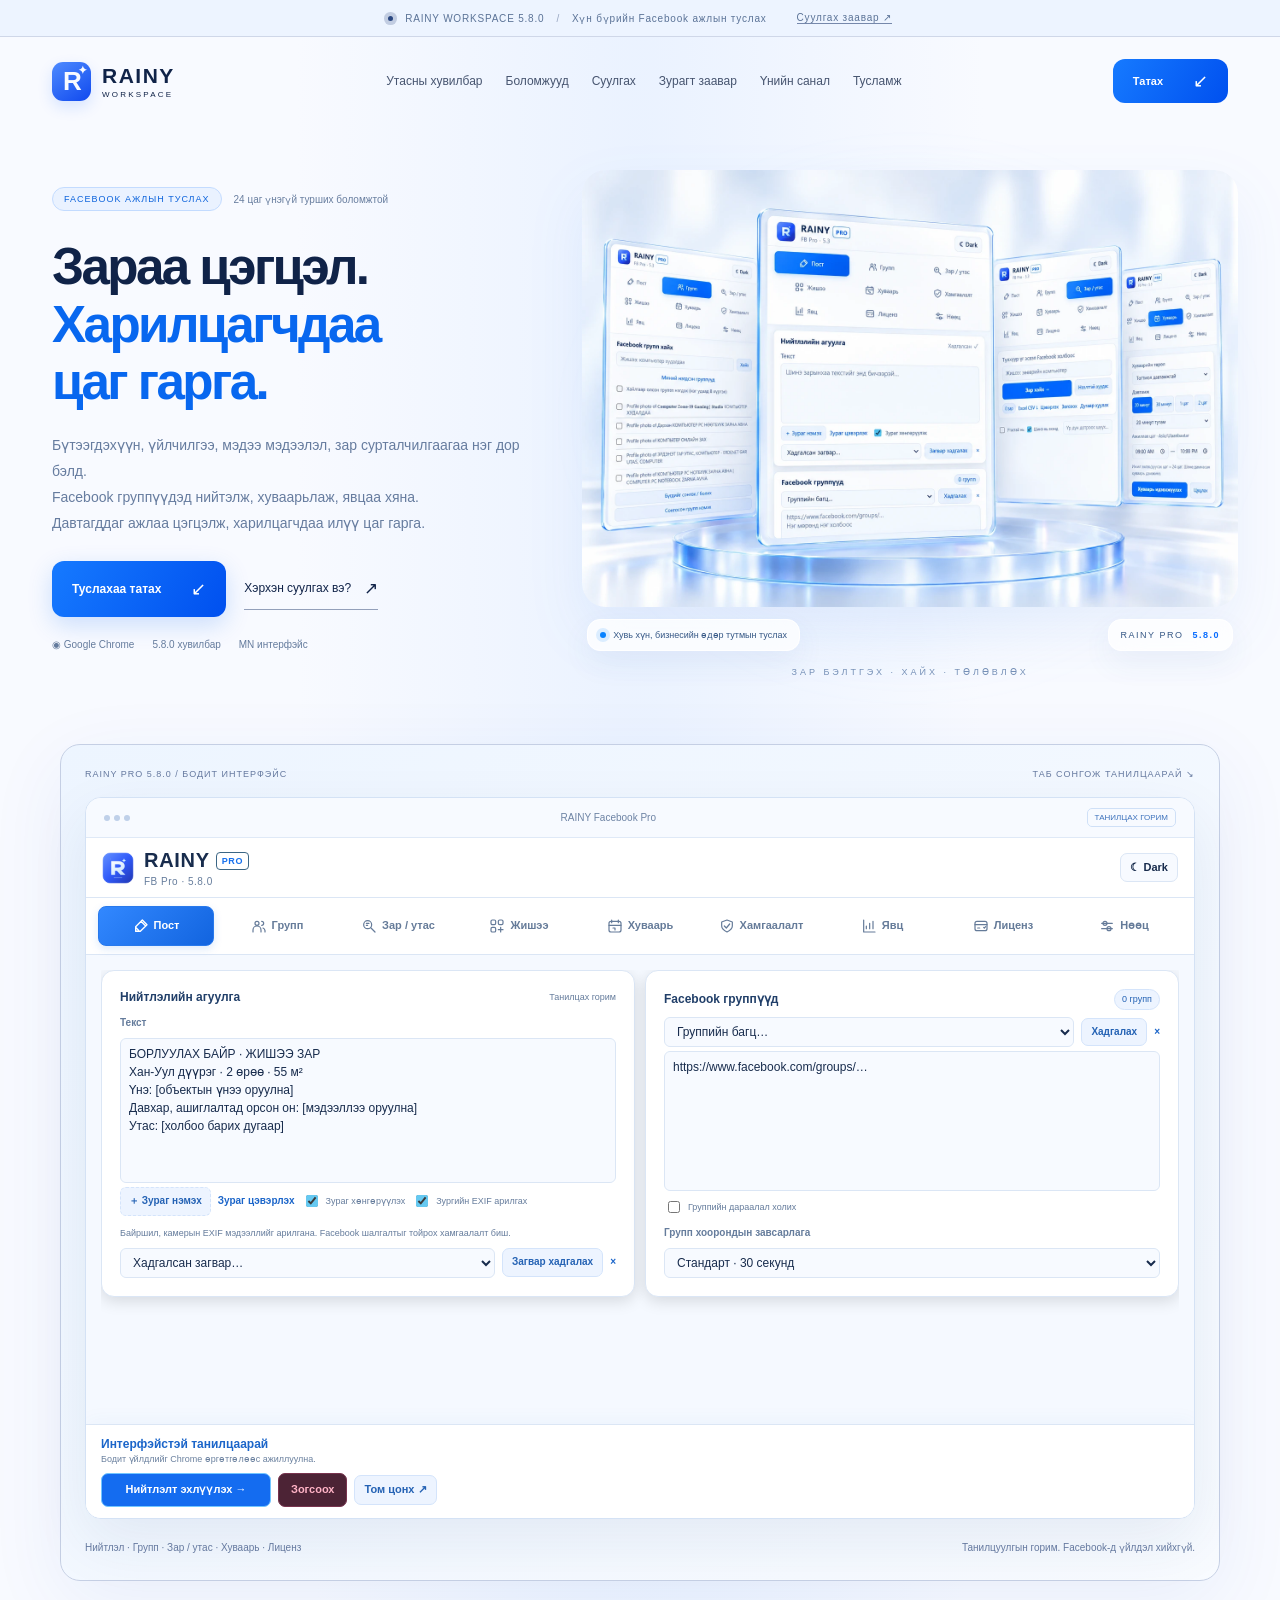
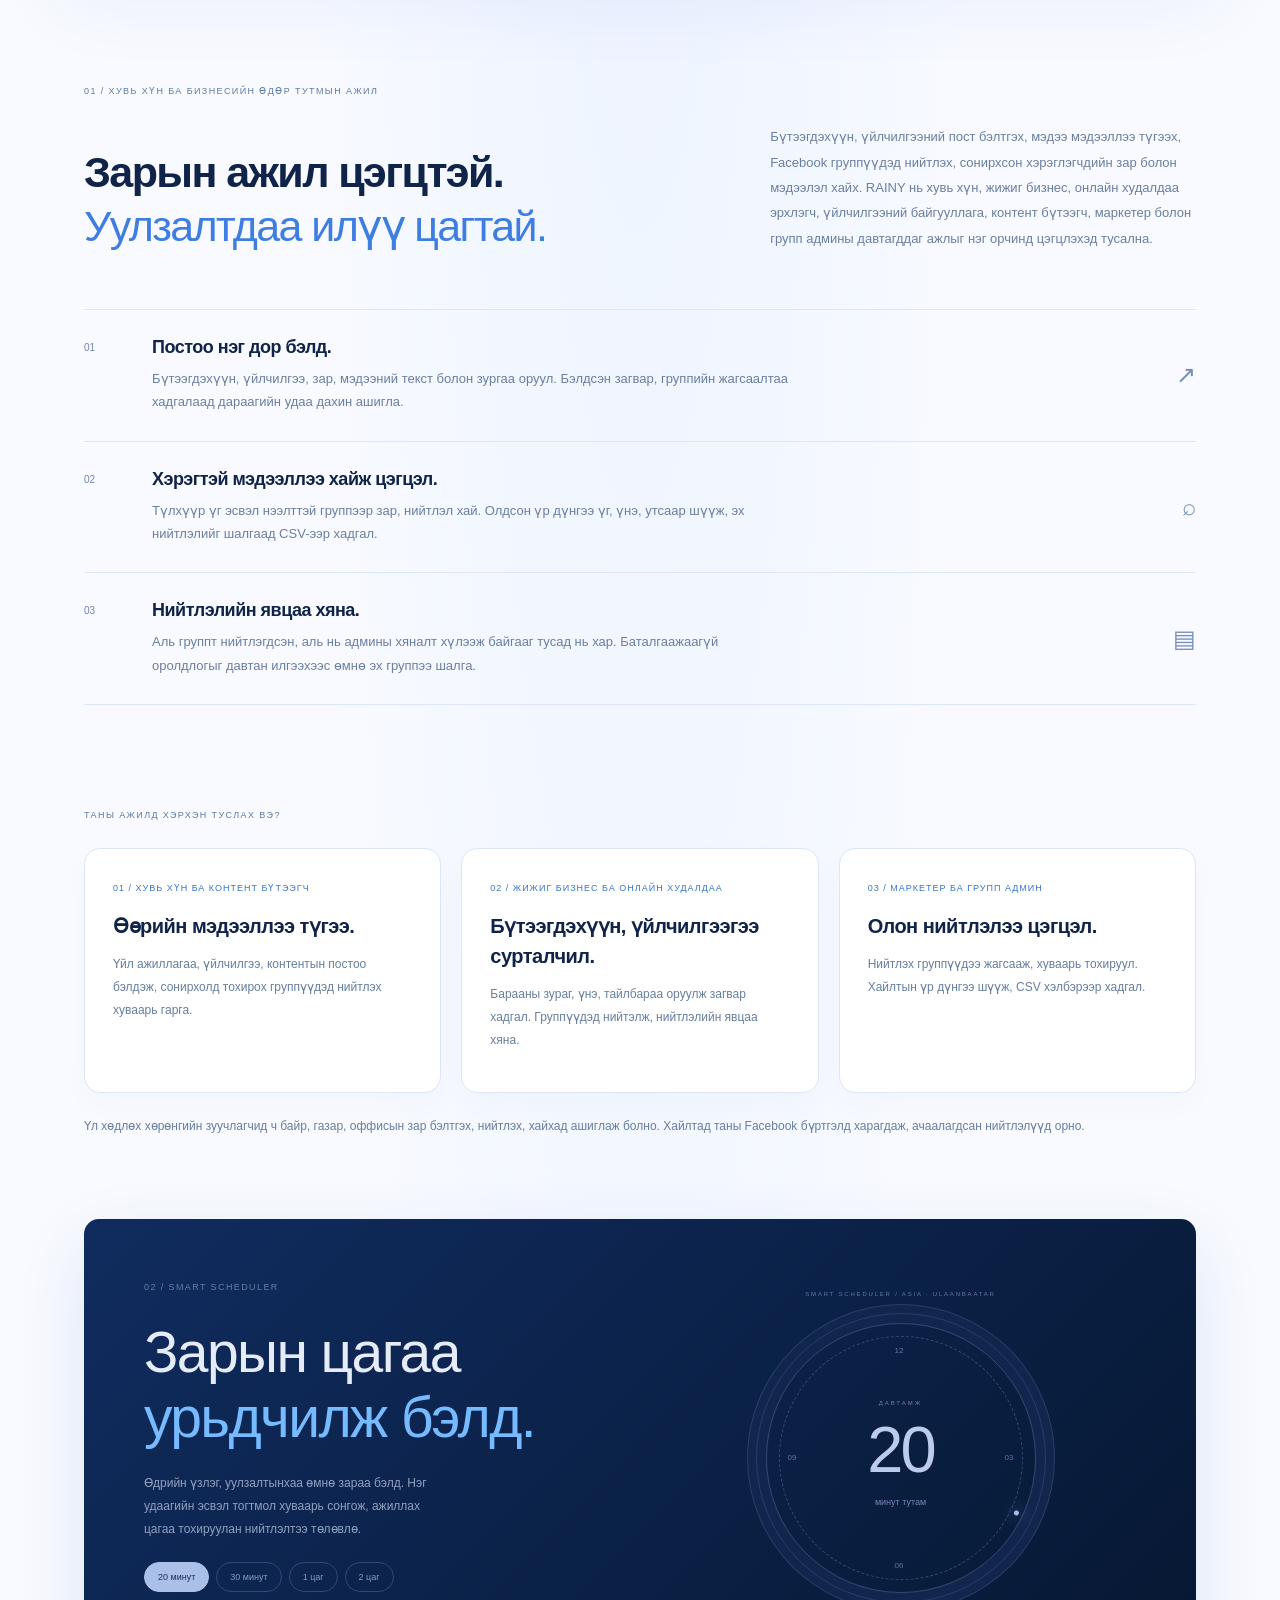
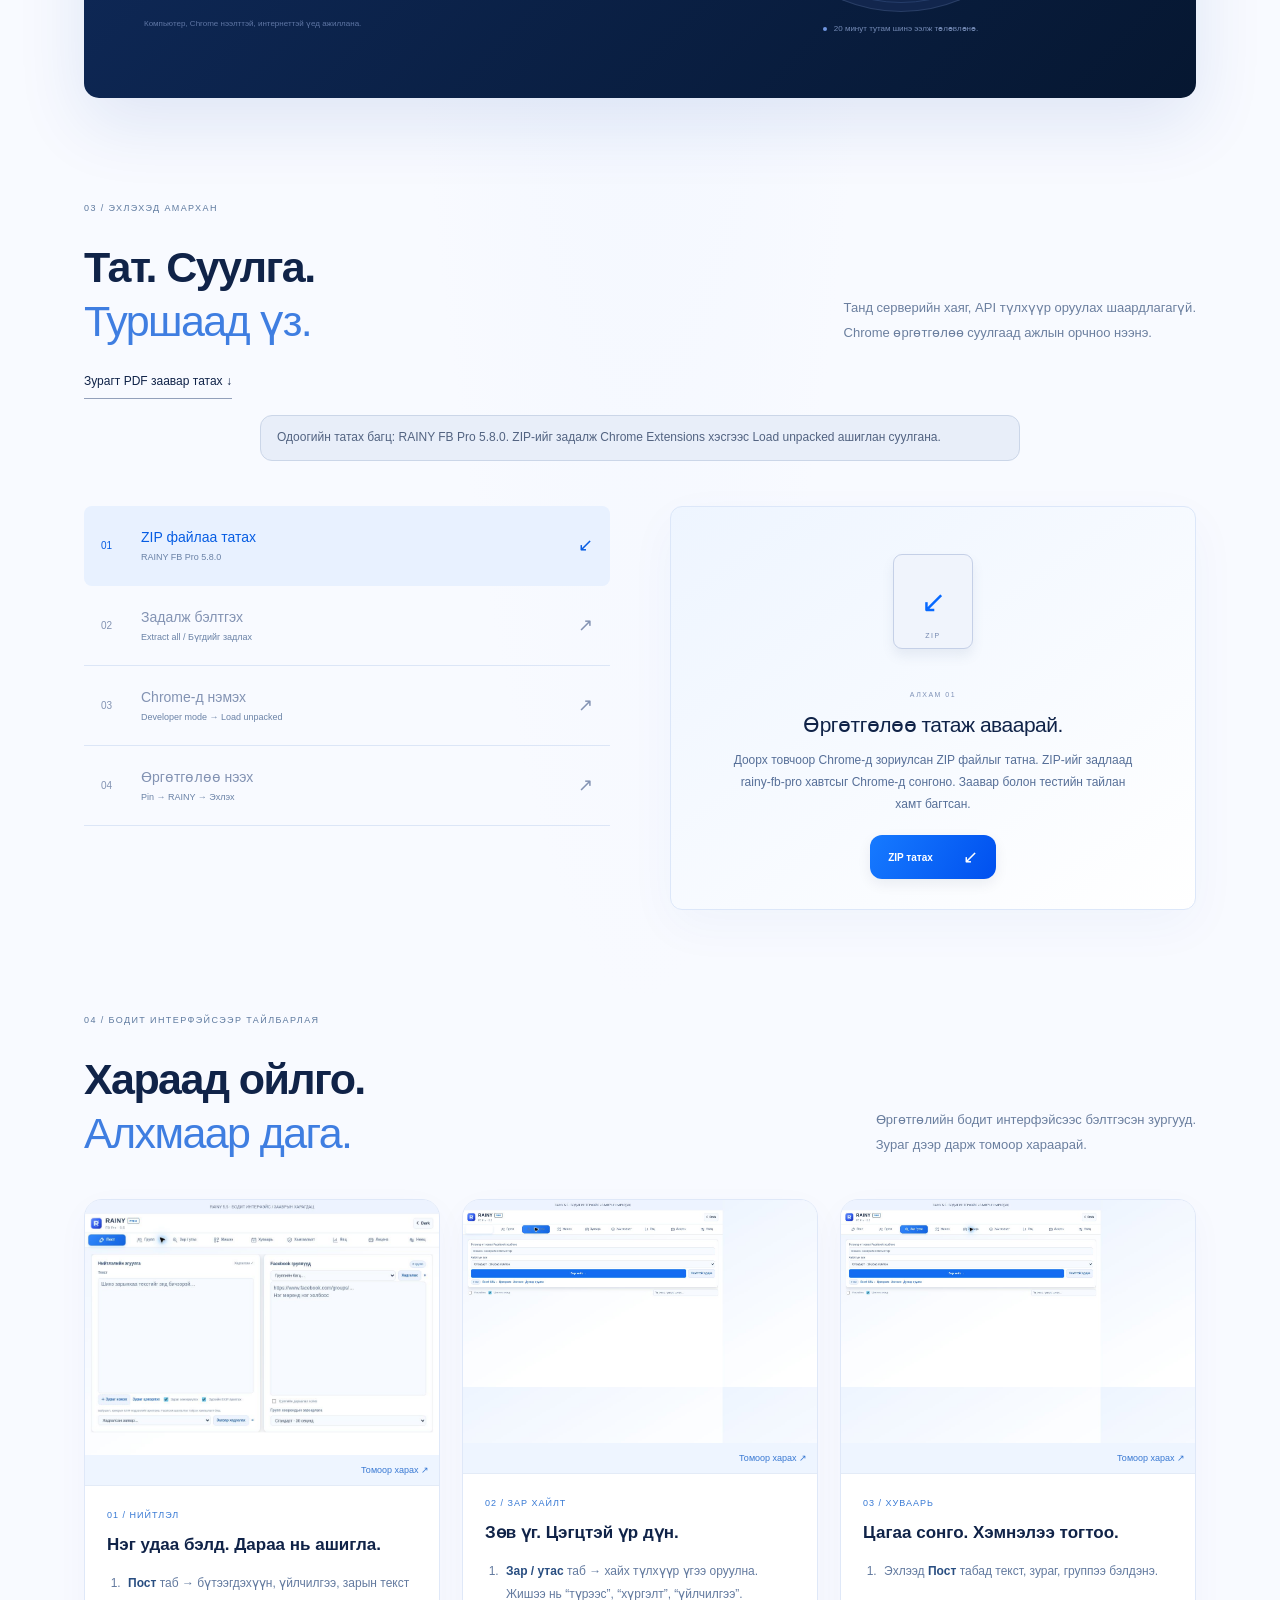
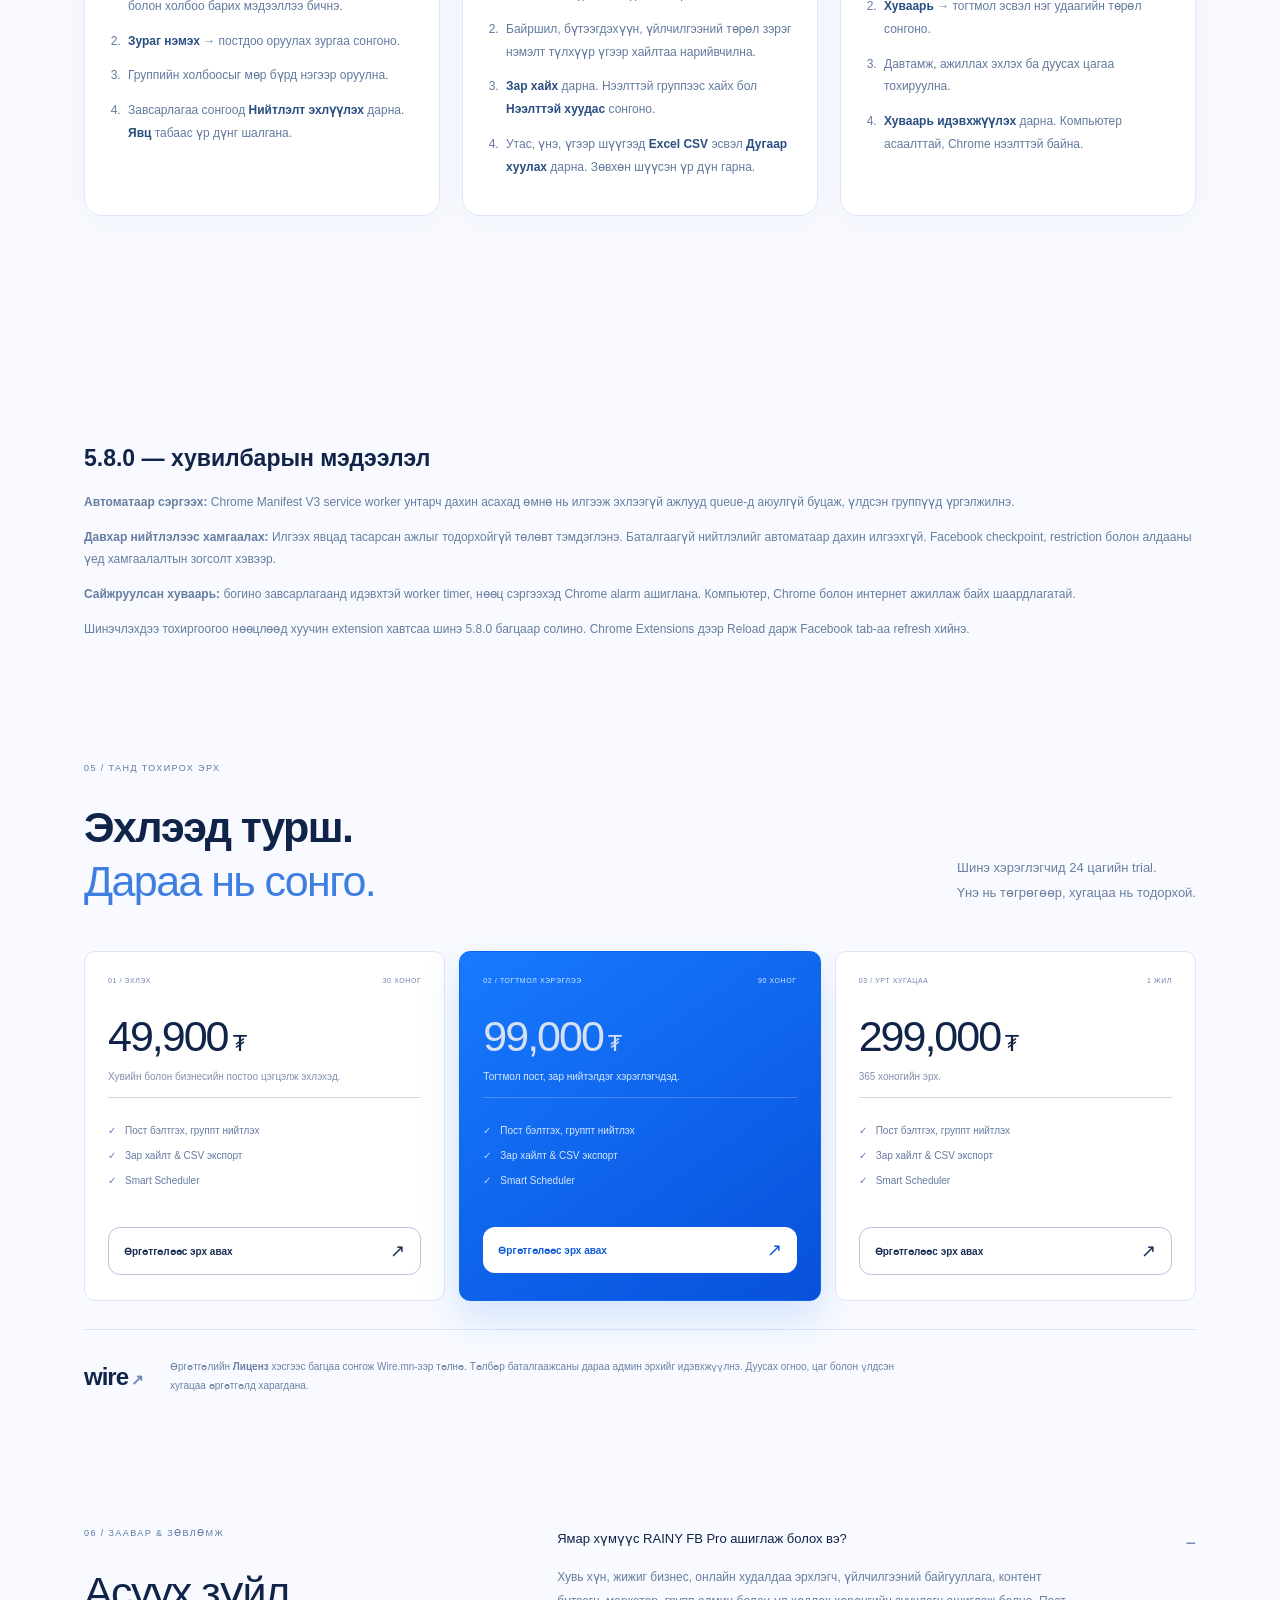
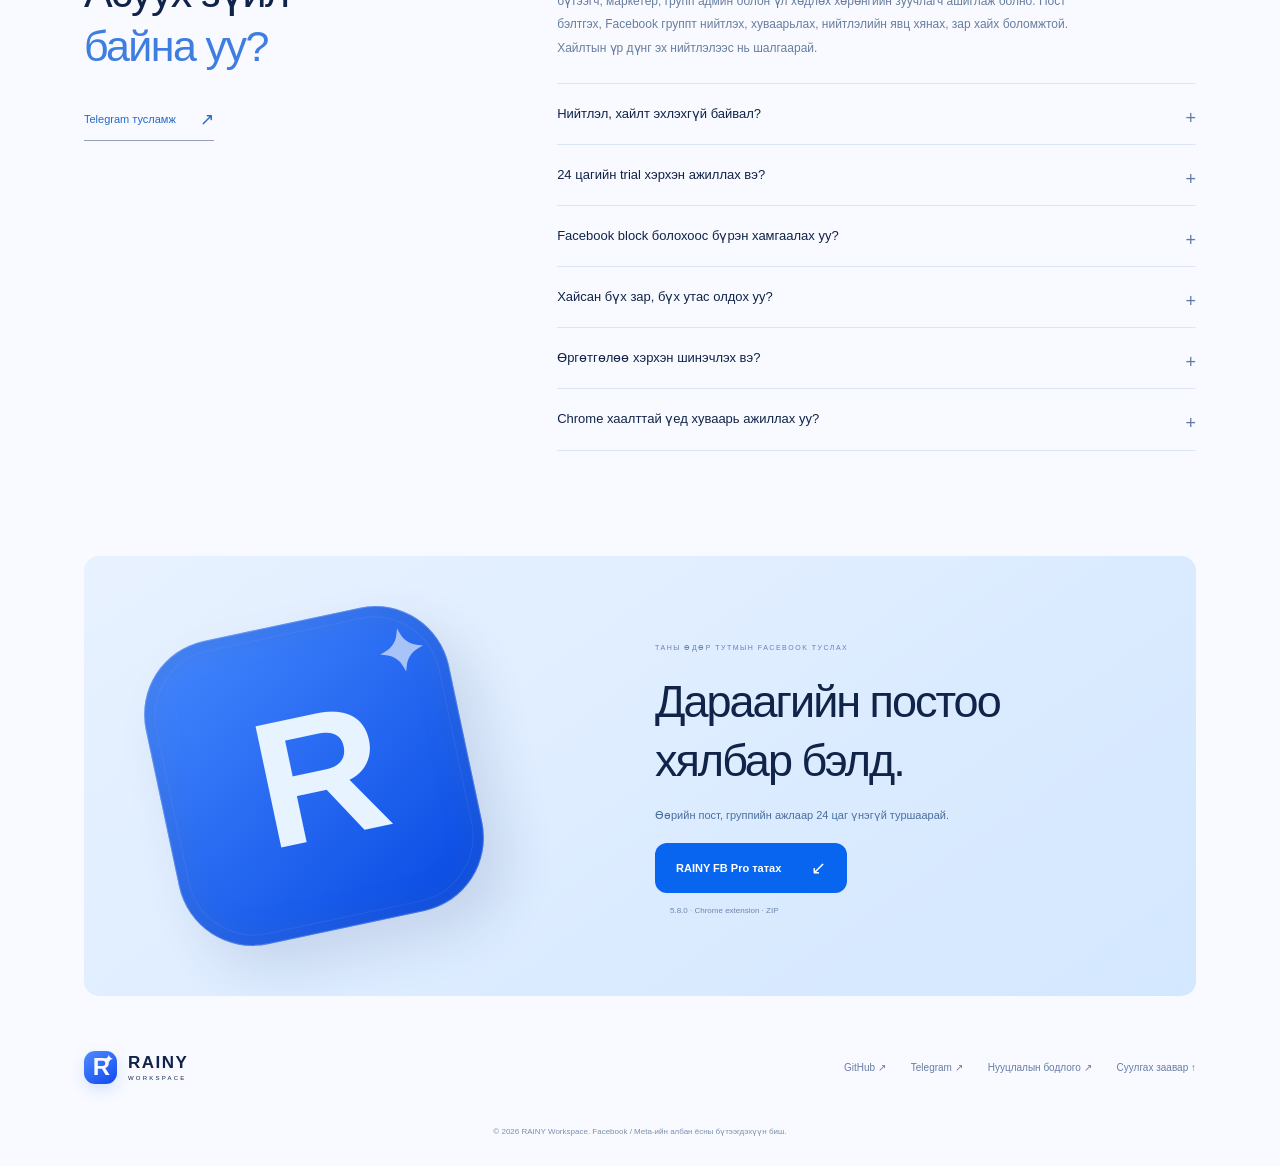
==== commit 6a34b9b9: "feat: link mobile workspace from website" ====
--- a/public/index.html
+++ b/public/index.html
@@ -1,6 +1,6 @@
 <!doctype html><html lang="mn"><head><meta charset="utf-8"><meta name="viewport" content="width=device-width,initial-scale=1"><meta name="theme-color" content="#f3f7ff"><title>RAINY FB Pro — Facebook группийн нийтлэл, хуваарь, зарын туслах</title><meta name="description" content="Хувь хүн, жижиг бизнес, онлайн худалдаа, үйлчилгээний байгууллага, контент бүтээгч, маркетер болон групп админд зориулсан Facebook ажлын туслах. Пост бэлтгэх, группт нийтлэх, хуваарьлах, явц хянах, зар хайх Chrome өргөтгөл."><link rel="icon" href="icon.svg" type="image/svg+xml"><link rel="stylesheet" href="style.199dbffa7748.css"><script src="app.b4d2ba57d3ee.js" defer></script><meta property="og:type" content="website"><meta property="og:site_name" content="RAINY Workspace"><meta property="og:title" content="RAINY Workspace 5.8.0 — 24 цаг үнэгүй турш"><meta property="og:description" content="Хувь хүн, бизнес эрхлэгч, онлайн худалдаа, үйлчилгээний байгууллага, контент бүтээгч болон групп админд зориулсан Facebook нийтлэл, хуваарь, зар хайлтын туслах. Chrome өргөтгөл 5.8.0."><meta property="og:image" content="https://workspace.rainy.studio/assets/rainy-share-567.jpg"><meta property="og:image:secure_url" content="https://workspace.rainy.studio/assets/rainy-share-567.jpg"><meta property="og:image:type" content="image/jpeg"><meta property="og:image:width" content="1536"><meta property="og:image:height" content="1024"><meta property="og:image:alt" content="RAINY Workspace 5.8.0 — нийтлэл, зар хайлт, хуваарийн туслах"><meta name="twitter:card" content="summary_large_image"><meta name="twitter:title" content="RAINY Workspace — 24 цаг үнэгүй турш"><meta name="twitter:image" content="https://workspace.rainy.studio/assets/rainy-share-567.jpg"><meta property="og:url" content="https://workspace.rainy.studio/"><style>.install-status{max-width:760px;margin:12px auto 0;padding:12px 16px;border:1px solid #cbd6e8;border-radius:12px;background:#e8eef9;color:#526381;font-size:12px;line-height:1.6}</style></head><body>
 <div class="announce"><span class="pulse"></span> RAINY WORKSPACE 5.8.0 <span class="announce-divider">/</span> Хүн бүрийн Facebook ажлын туслах <a href="#install">Суулгах заавар ↗</a></div>
-<header><a class="wordmark" href="#" aria-label="RAINY нүүр"><span class="logo">R<span>✦</span></span><span>RAINY<small>WORKSPACE</small></span></a><nav aria-label="Үндсэн цэс"><a href="#workspace">Боломжууд</a><a href="#install">Суулгах</a><a href="#usage">Зурагт заавар</a><a href="#pricing">Үнийн санал</a><a href="#help">Тусламж</a></nav><a class="button nav-download" href="https://raw.githubusercontent.com/ssboroo/rainy_workspace-fb/main/public/downloads/rainy-fb-pro-5.8.0.zip" download>Татах <span>↙</span></a><button class="mobile-menu" aria-label="Цэс нээх" aria-expanded="false">☰</button></header>
+<header><a class="wordmark" href="#" aria-label="RAINY нүүр"><span class="logo">R<span>✦</span></span><span>RAINY<small>WORKSPACE</small></span></a><nav aria-label="Үндсэн цэс"><a href="/mobile/">Утасны хувилбар</a><a href="#workspace">Боломжууд</a><a href="#install">Суулгах</a><a href="#usage">Зурагт заавар</a><a href="#pricing">Үнийн санал</a><a href="#help">Тусламж</a></nav><a class="button nav-download" href="https://raw.githubusercontent.com/ssboroo/rainy_workspace-fb/main/public/downloads/rainy-fb-pro-5.8.0.zip" download>Татах <span>↙</span></a><button class="mobile-menu" aria-label="Цэс нээх" aria-expanded="false">☰</button></header>
 <main><section class="hero"><div class="hero-intro"><div class="hero-kicker"><span class="pill">FACEBOOK АЖЛЫН ТУСЛАХ</span><span>24 цаг үнэгүй турших боломжтой</span></div><h1>Зараа цэгцэл.<br><span>Харилцагчдаа<br>цаг гарга.</span></h1><p class="hero-copy">Бүтээгдэхүүн, үйлчилгээ, мэдээ мэдээлэл, зар сурталчилгаагаа нэг дор бэлд.<br>Facebook группүүдэд нийтэлж, хуваарьлаж, явцаа хяна.<br>Давтагддаг ажлаа цэгцэлж, харилцагчдаа илүү цаг гарга.</p><div class="hero-actions"><a class="button primary" href="https://raw.githubusercontent.com/ssboroo/rainy_workspace-fb/main/public/downloads/rainy-fb-pro-5.8.0.zip" download>Туслахаа татах <span>↙</span></a><a class="text-link" href="#install">Хэрхэн суулгах вэ? <span>↗</span></a></div><div class="hero-meta"><span>◉ Google Chrome</span><span>5.8.0 хувилбар</span><span>MN интерфэйс</span></div>
 </div><div class="luxury-stage"><div class="stage-glow"></div><img class="hero-product" src="assets/workspace-hero.webp" alt="RAINY Pro — нийтлэл, групп, зар хайлт, хуваарийн шилэн самбарууд" width="1536" height="1024" fetchpriority="high"><span class="float-label label-one"><i></i> Хувь хүн, бизнесийн өдөр тутмын туслах</span><span class="float-label label-two">RAINY PRO <b>5.8.0</b></span><div class="stage-note">ЗАР БЭЛТГЭХ · ХАЙХ · ТӨЛӨВЛӨХ</div></div><div class="product-stage actual-stage" id="workspace"><div class="stage-label"><span>RAINY PRO 5.8.0 / БОДИТ ИНТЕРФЭЙС</span><span>ТАБ СОНГОЖ ТАНИЛЦААРАЙ ↘</span></div><div class="real-window"><div class="real-window-bar"><span class="traffic"><i></i><i></i><i></i></span><span>RAINY Facebook Pro</span><span class="preview-tag">ТАНИЛЦАХ ГОРИМ</span></div><iframe id="workspaceFrame" src="preview/index.html?v=567-layout1" title="RAINY Pro программын бодит интерфэйсийн интерактив танилцуулга" loading="lazy"></iframe></div><div class="stage-caption"><span>Нийтлэл · Групп · Зар / утас · Хуваарь · Лиценз</span><span>Танилцуулгын горим. Facebook-д үйлдэл хийхгүй.</span></div></div></section>
 <section class="intro-section section-wrap reveal"><div class="section-index">01 / ХУВЬ ХҮН БА БИЗНЕСИЙН ӨДӨР ТУТМЫН АЖИЛ</div><div class="intro-grid"><h2>Зарын ажил цэгцтэй.<br><em>Уулзалтдаа илүү цагтай.</em></h2><p>Бүтээгдэхүүн, үйлчилгээний пост бэлтгэх, мэдээ мэдээллээ түгээх, Facebook группүүдэд нийтлэх, сонирхсон хэрэглэгчдийн зар болон мэдээлэл хайх. RAINY нь хувь хүн, жижиг бизнес, онлайн худалдаа эрхлэгч, үйлчилгээний байгууллага, контент бүтээгч, маркетер болон групп админы давтагддаг ажлыг нэг орчинд цэгцлэхэд тусална.</p></div><div class="feature-strips"><article><span class="feature-num">01</span><div><h3>Постоо нэг дор бэлд.</h3><p>Бүтээгдэхүүн, үйлчилгээ, зар, мэдээний текст болон зургаа оруул. Бэлдсэн загвар, группийн жагсаалтаа хадгалаад дараагийн удаа дахин ашигла.</p></div><span class="feature-icon">↗</span></article><article><span class="feature-num">02</span><div><h3>Хэрэгтэй мэдээллээ хайж цэгцэл.</h3><p>Түлхүүр үг эсвэл нээлттэй группээр зар, нийтлэл хай. Олдсон үр дүнгээ үг, үнэ, утсаар шүүж, эх нийтлэлийг шалгаад CSV-ээр хадгал.</p></div><span class="feature-icon">⌕</span></article><article><span class="feature-num">03</span><div><h3>Нийтлэлийн явцаа хяна.</h3><p>Аль группт нийтлэгдсэн, аль нь админы хяналт хүлээж байгааг тусад нь хар. Баталгаажаагүй оролдлогыг давтан илгээхээс өмнө эх группээ шалга.</p></div><span class="feature-icon">▤</span></article></div></section>
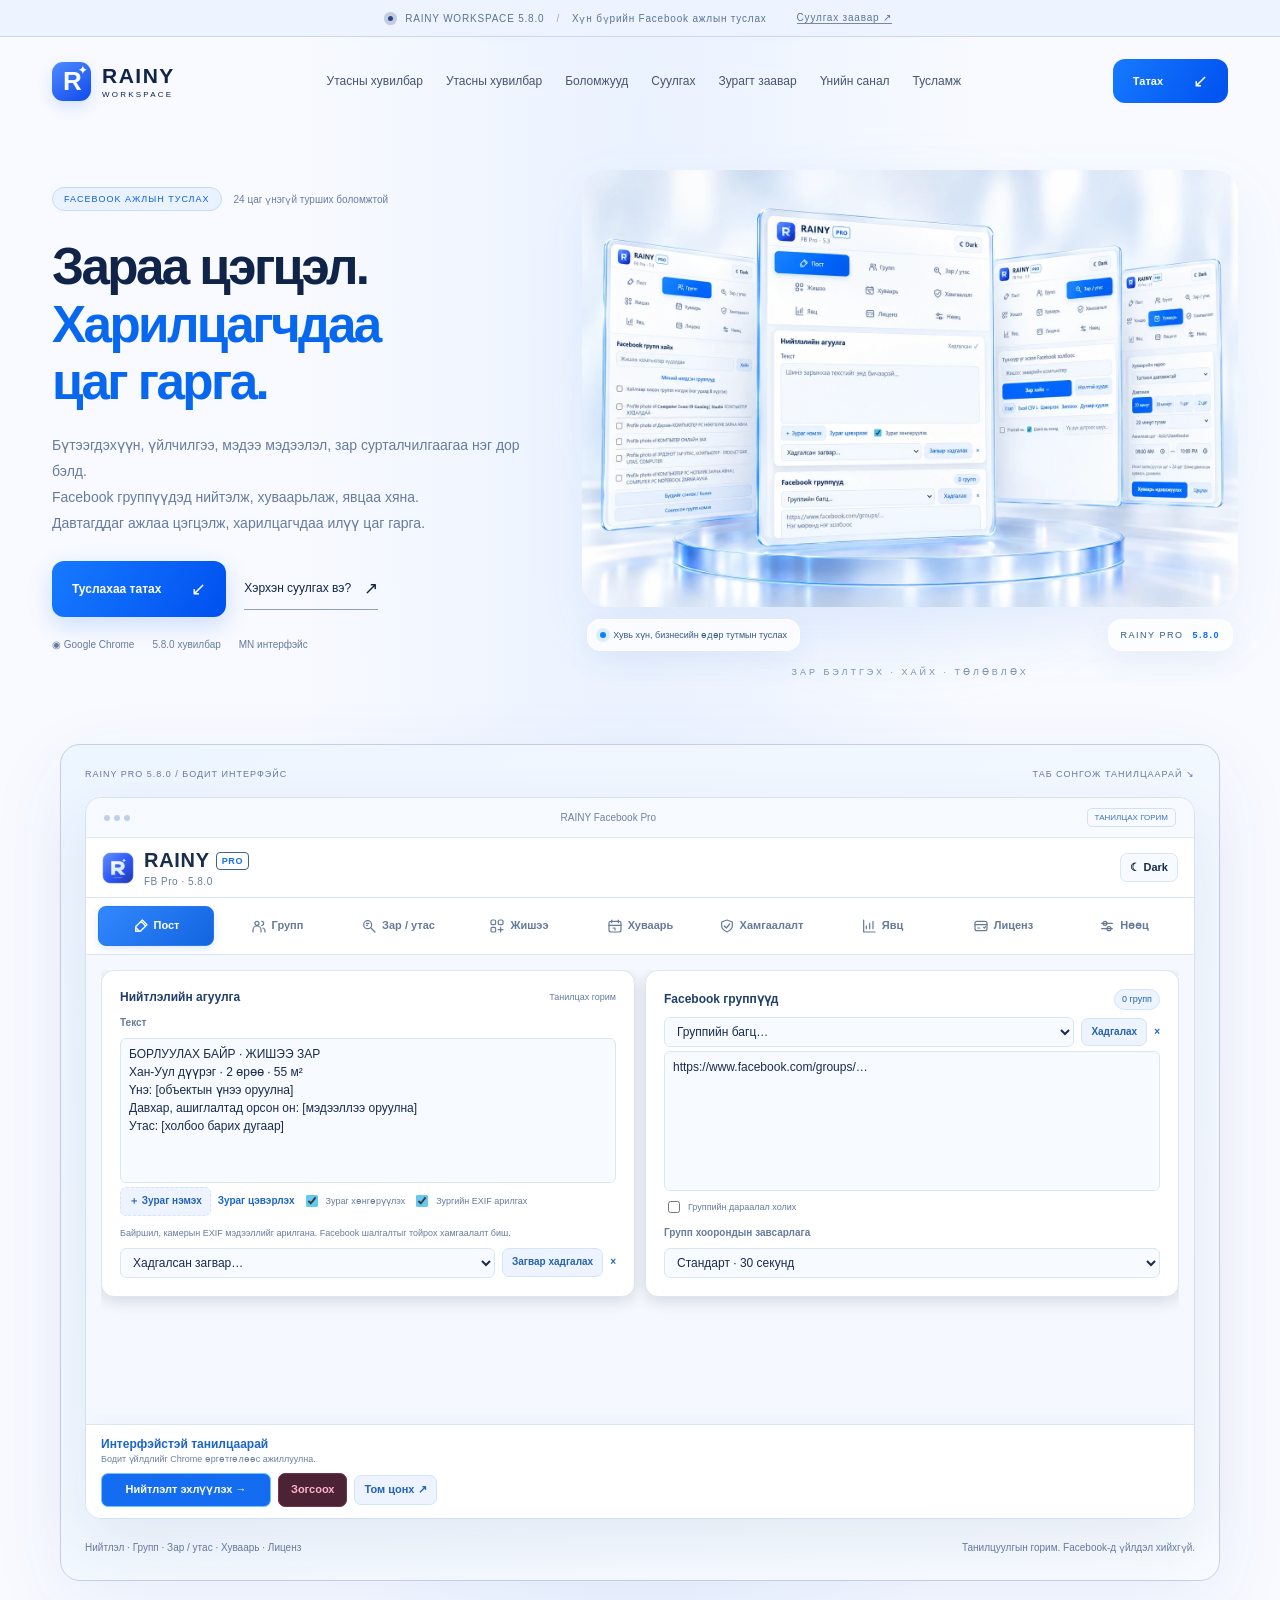
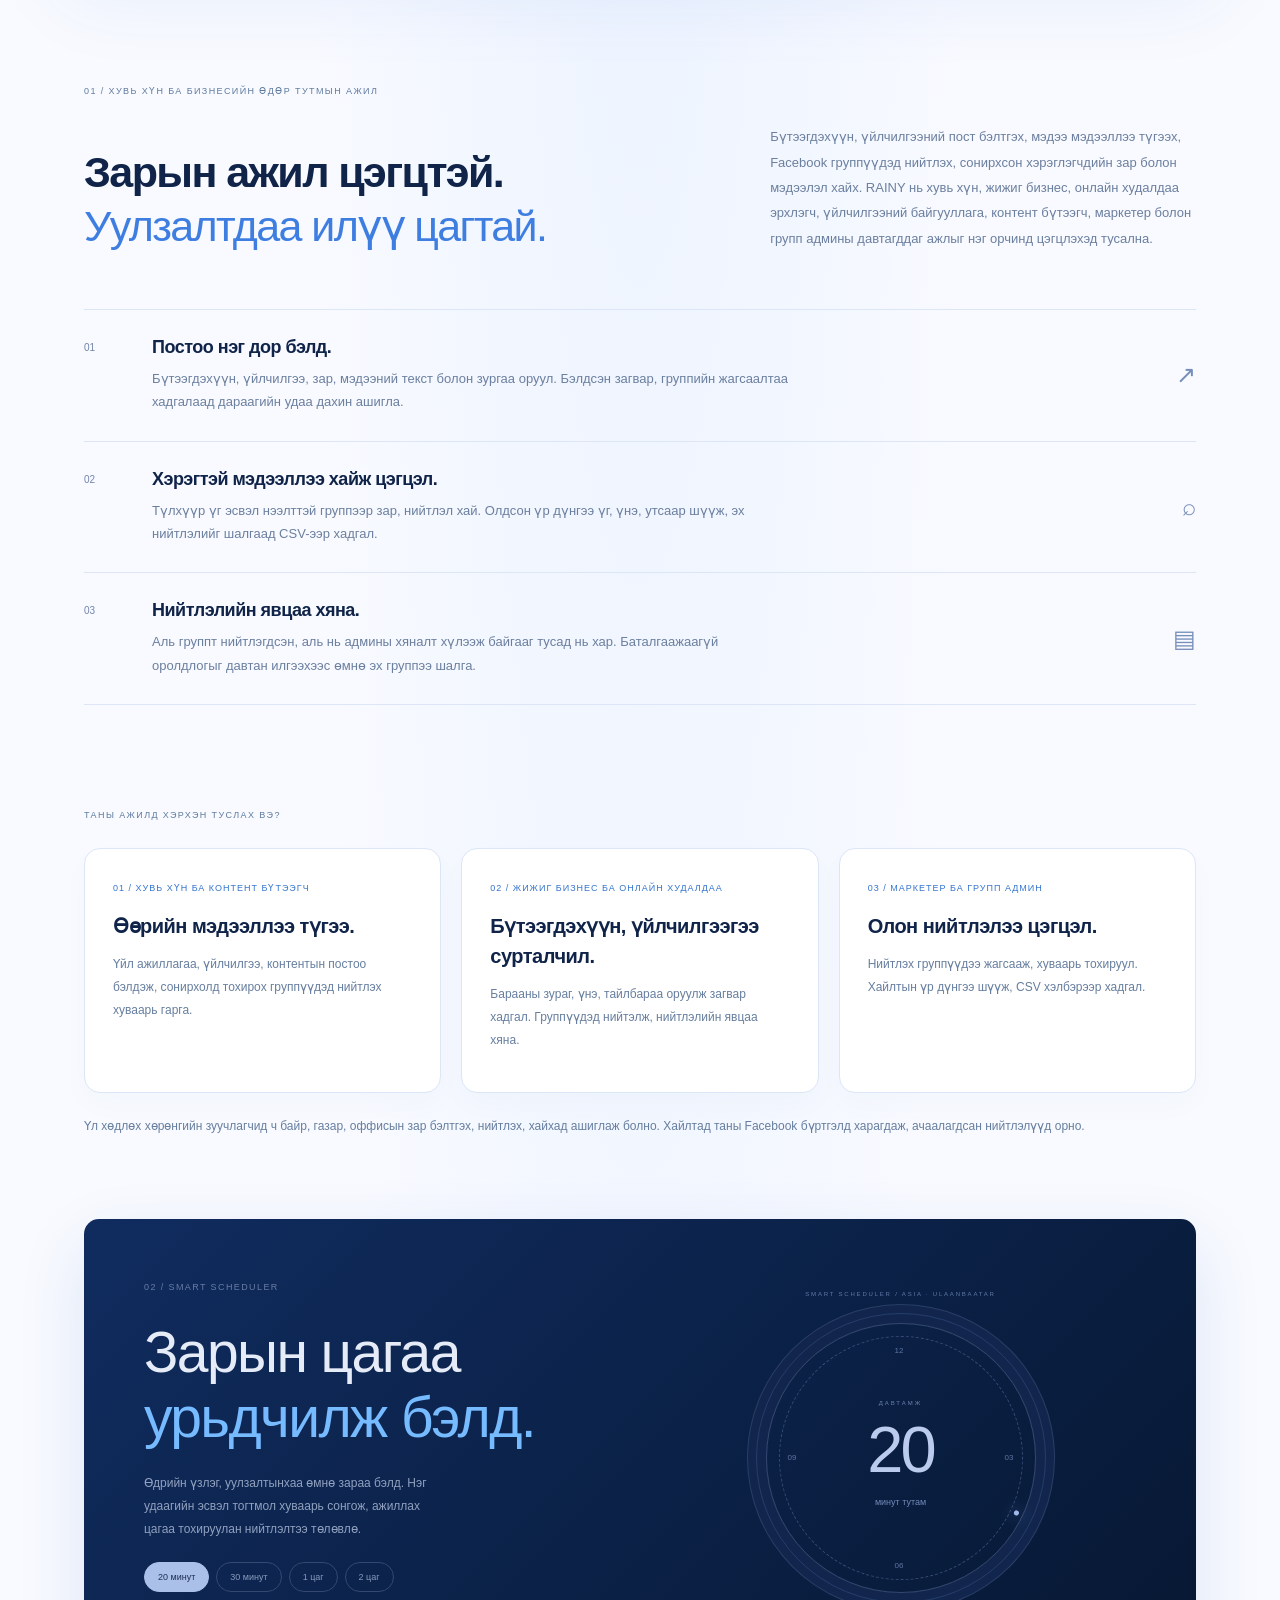
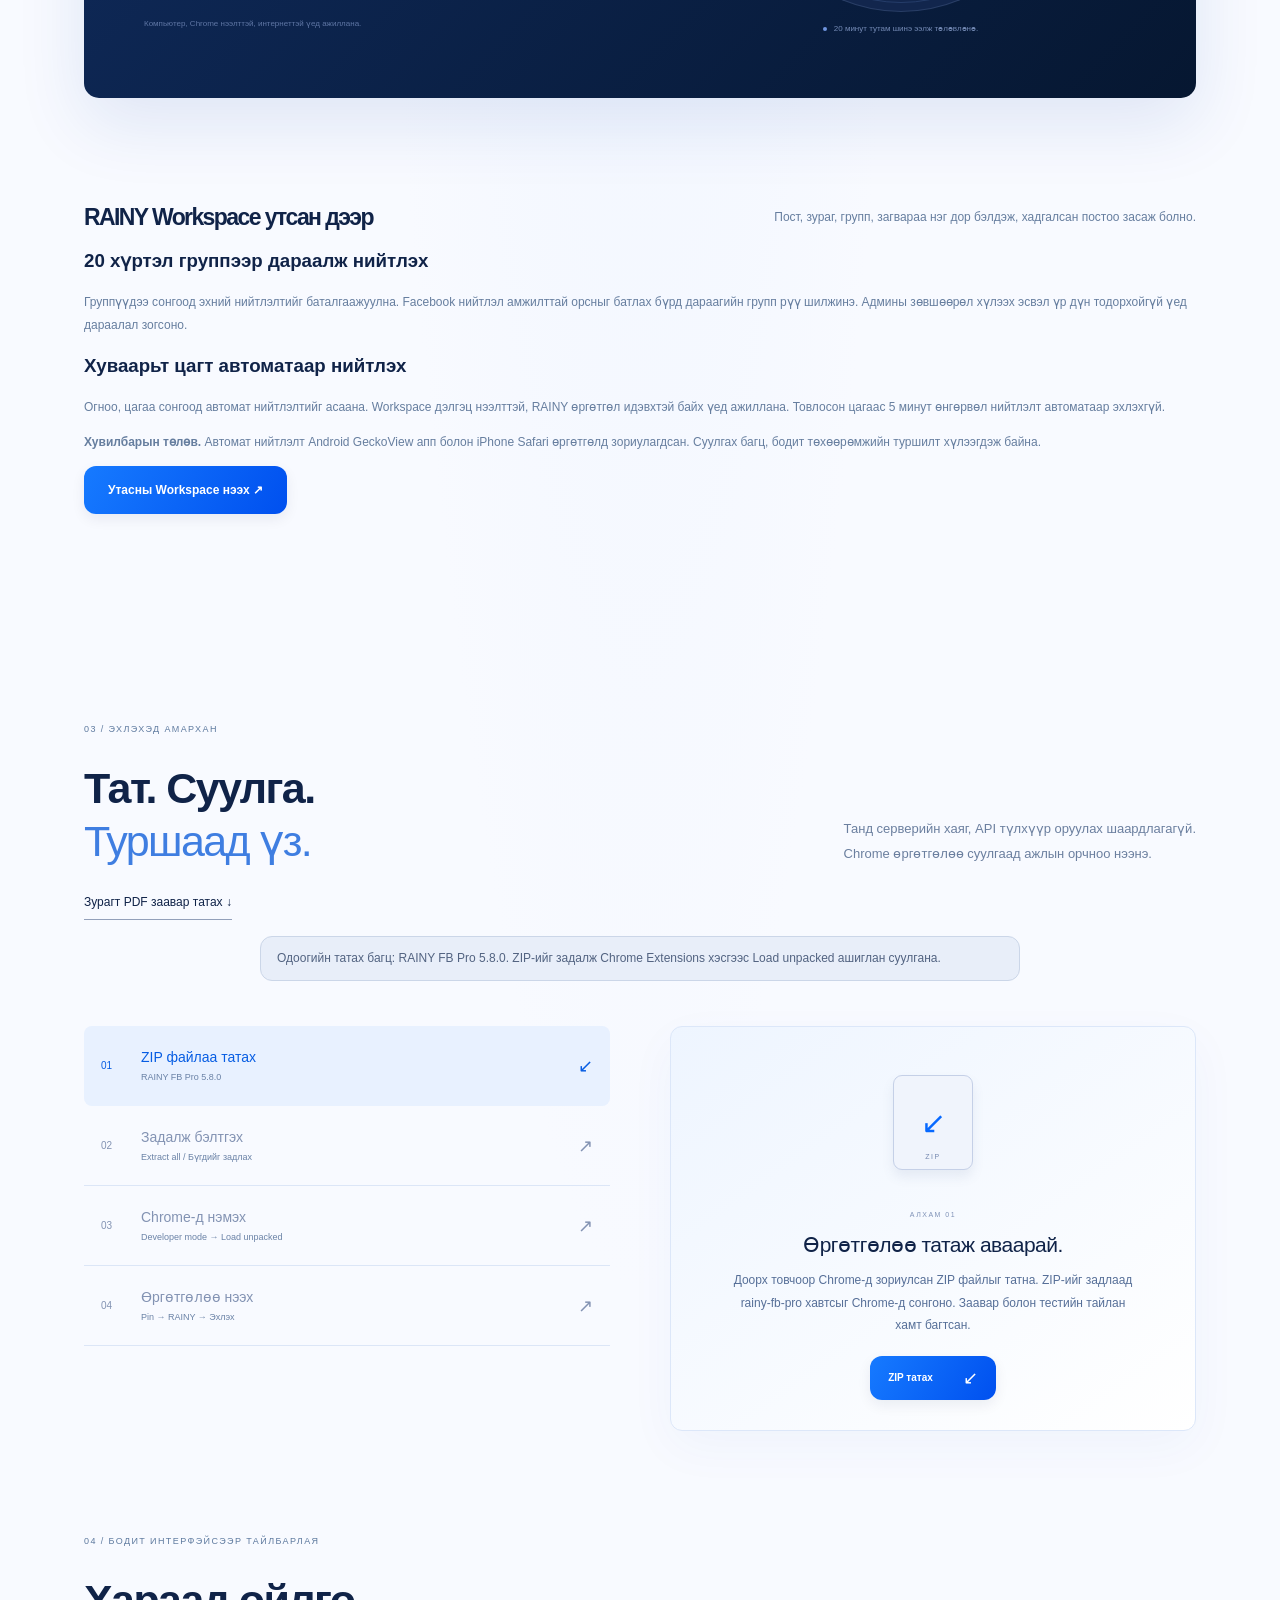
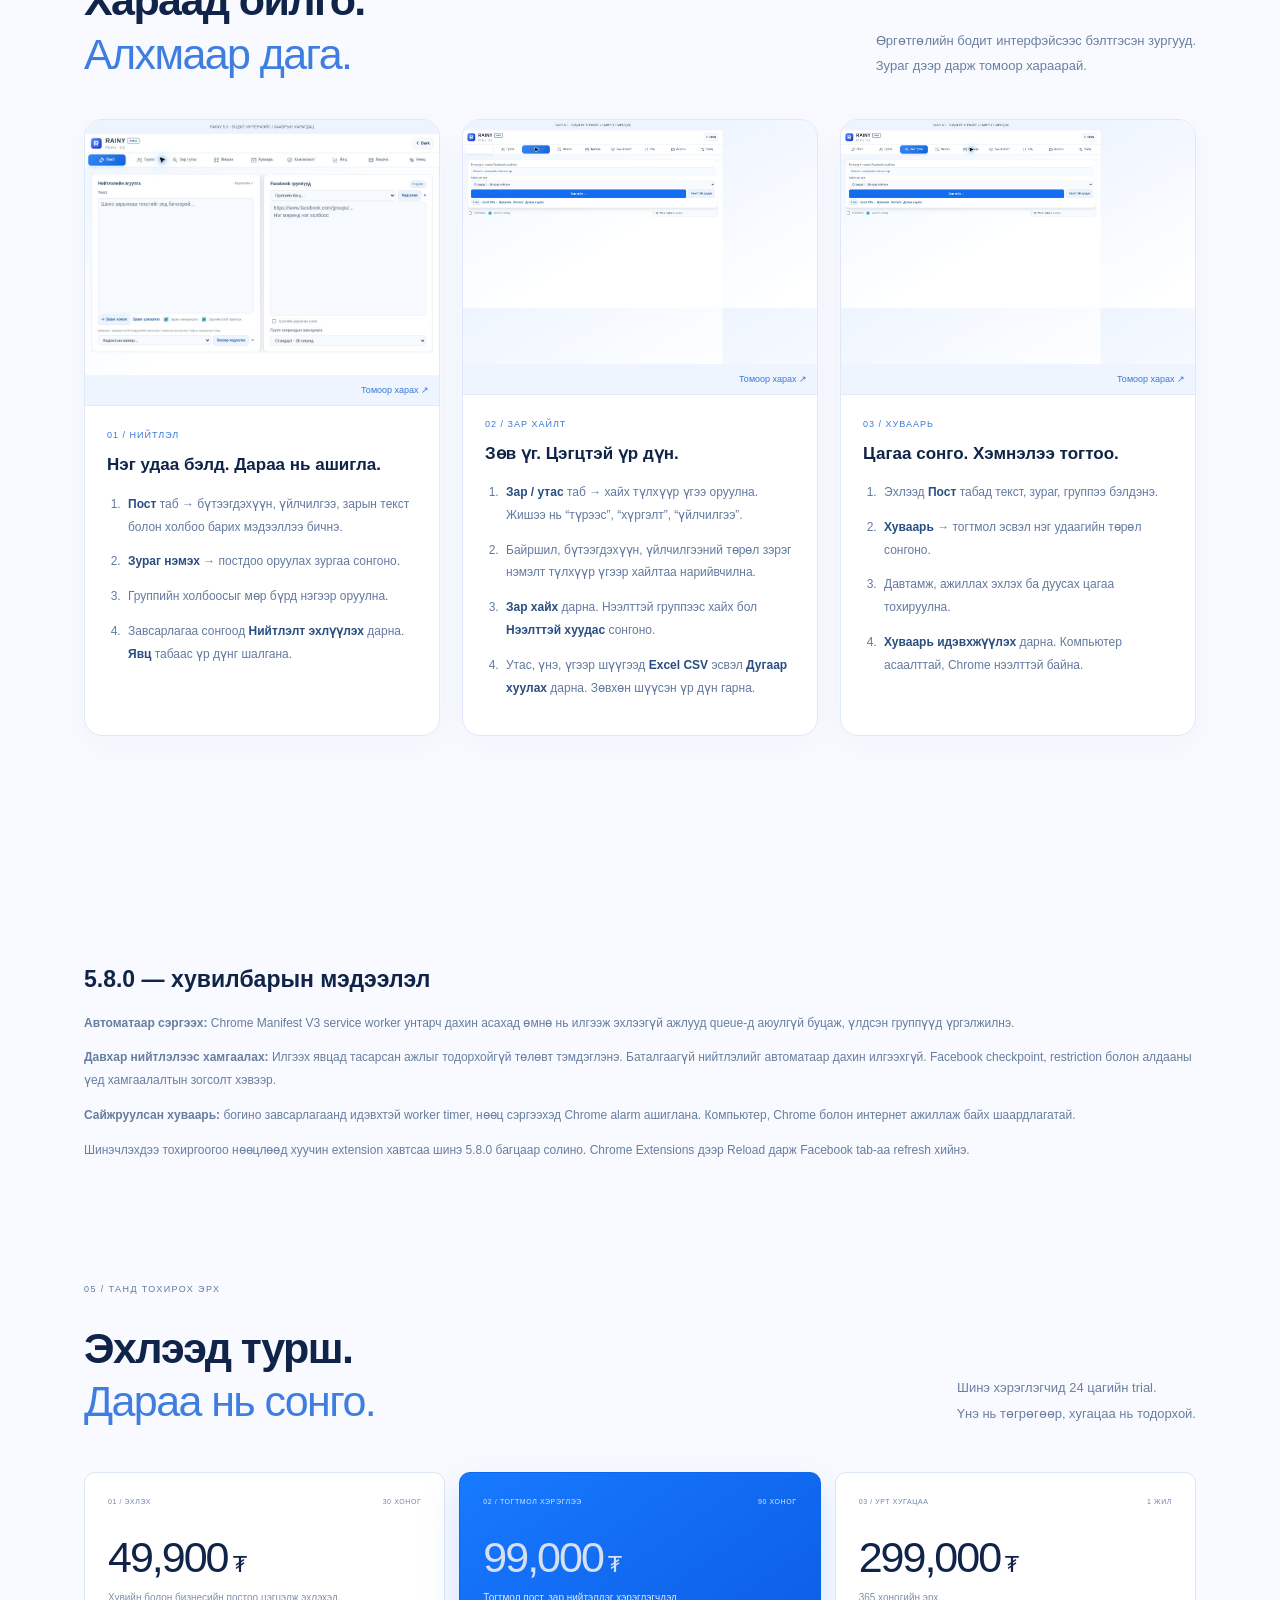
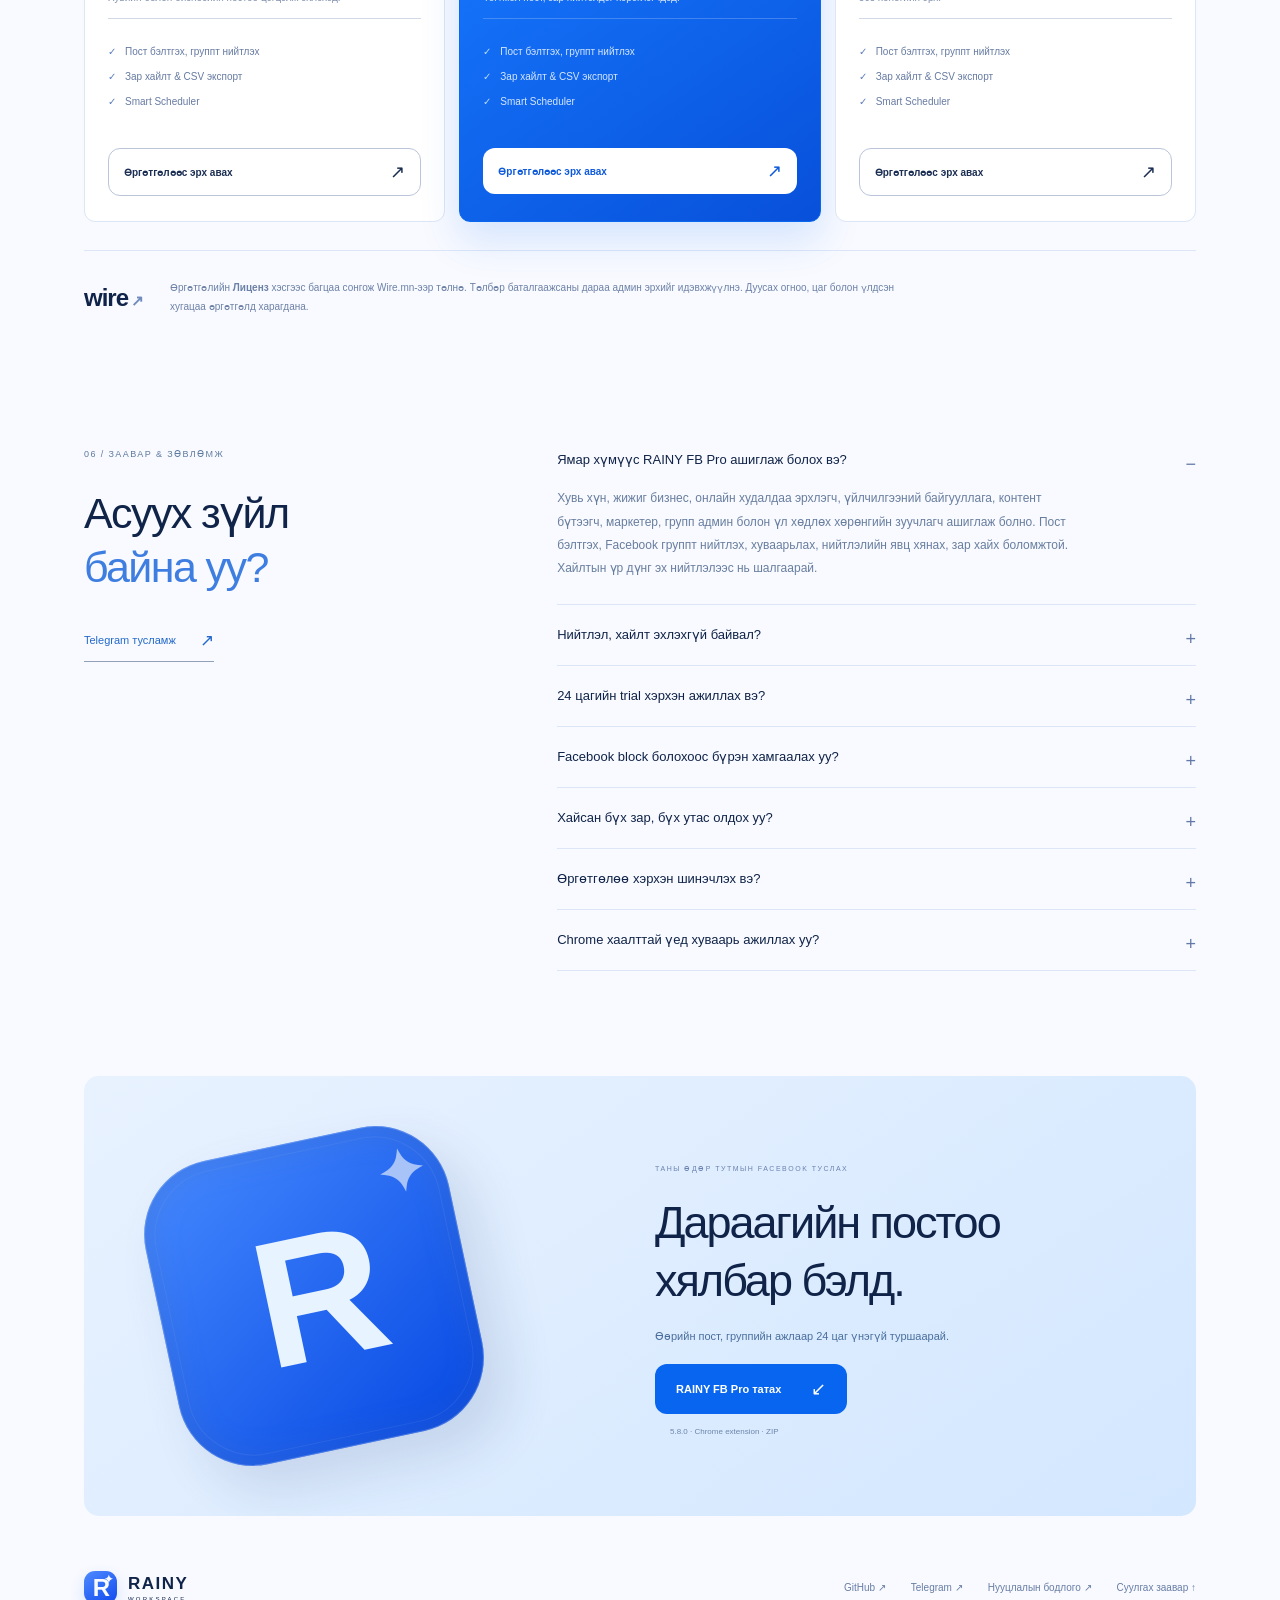
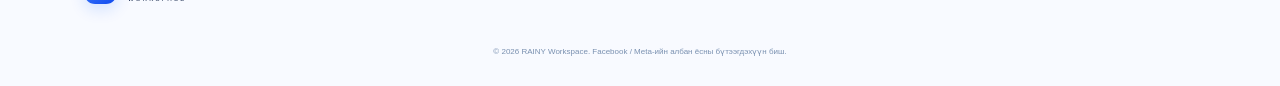
==== commit 8b9ed633: "feat(website): add mobile workspace feature section" ====
--- a/public/index.html
+++ b/public/index.html
@@ -1,10 +1,22 @@
 <!doctype html><html lang="mn"><head><meta charset="utf-8"><meta name="viewport" content="width=device-width,initial-scale=1"><meta name="theme-color" content="#f3f7ff"><title>RAINY FB Pro — Facebook группийн нийтлэл, хуваарь, зарын туслах</title><meta name="description" content="Хувь хүн, жижиг бизнес, онлайн худалдаа, үйлчилгээний байгууллага, контент бүтээгч, маркетер болон групп админд зориулсан Facebook ажлын туслах. Пост бэлтгэх, группт нийтлэх, хуваарьлах, явц хянах, зар хайх Chrome өргөтгөл."><link rel="icon" href="icon.svg" type="image/svg+xml"><link rel="stylesheet" href="style.199dbffa7748.css"><script src="app.b4d2ba57d3ee.js" defer></script><meta property="og:type" content="website"><meta property="og:site_name" content="RAINY Workspace"><meta property="og:title" content="RAINY Workspace 5.8.0 — 24 цаг үнэгүй турш"><meta property="og:description" content="Хувь хүн, бизнес эрхлэгч, онлайн худалдаа, үйлчилгээний байгууллага, контент бүтээгч болон групп админд зориулсан Facebook нийтлэл, хуваарь, зар хайлтын туслах. Chrome өргөтгөл 5.8.0."><meta property="og:image" content="https://workspace.rainy.studio/assets/rainy-share-567.jpg"><meta property="og:image:secure_url" content="https://workspace.rainy.studio/assets/rainy-share-567.jpg"><meta property="og:image:type" content="image/jpeg"><meta property="og:image:width" content="1536"><meta property="og:image:height" content="1024"><meta property="og:image:alt" content="RAINY Workspace 5.8.0 — нийтлэл, зар хайлт, хуваарийн туслах"><meta name="twitter:card" content="summary_large_image"><meta name="twitter:title" content="RAINY Workspace — 24 цаг үнэгүй турш"><meta name="twitter:image" content="https://workspace.rainy.studio/assets/rainy-share-567.jpg"><meta property="og:url" content="https://workspace.rainy.studio/"><style>.install-status{max-width:760px;margin:12px auto 0;padding:12px 16px;border:1px solid #cbd6e8;border-radius:12px;background:#e8eef9;color:#526381;font-size:12px;line-height:1.6}</style></head><body>
 <div class="announce"><span class="pulse"></span> RAINY WORKSPACE 5.8.0 <span class="announce-divider">/</span> Хүн бүрийн Facebook ажлын туслах <a href="#install">Суулгах заавар ↗</a></div>
-<header><a class="wordmark" href="#" aria-label="RAINY нүүр"><span class="logo">R<span>✦</span></span><span>RAINY<small>WORKSPACE</small></span></a><nav aria-label="Үндсэн цэс"><a href="/mobile/">Утасны хувилбар</a><a href="#workspace">Боломжууд</a><a href="#install">Суулгах</a><a href="#usage">Зурагт заавар</a><a href="#pricing">Үнийн санал</a><a href="#help">Тусламж</a></nav><a class="button nav-download" href="https://raw.githubusercontent.com/ssboroo/rainy_workspace-fb/main/public/downloads/rainy-fb-pro-5.8.0.zip" download>Татах <span>↙</span></a><button class="mobile-menu" aria-label="Цэс нээх" aria-expanded="false">☰</button></header>
+<header><a class="wordmark" href="#" aria-label="RAINY нүүр"><span class="logo">R<span>✦</span></span><span>RAINY<small>WORKSPACE</small></span></a><nav aria-label="Үндсэн цэс"><a href="#mobile-features">Утасны хувилбар</a><a href="/mobile/">Утасны хувилбар</a><a href="#workspace">Боломжууд</a><a href="#install">Суулгах</a><a href="#usage">Зурагт заавар</a><a href="#pricing">Үнийн санал</a><a href="#help">Тусламж</a></nav><a class="button nav-download" href="https://raw.githubusercontent.com/ssboroo/rainy_workspace-fb/main/public/downloads/rainy-fb-pro-5.8.0.zip" download>Татах <span>↙</span></a><button class="mobile-menu" aria-label="Цэс нээх" aria-expanded="false">☰</button></header>
 <main><section class="hero"><div class="hero-intro"><div class="hero-kicker"><span class="pill">FACEBOOK АЖЛЫН ТУСЛАХ</span><span>24 цаг үнэгүй турших боломжтой</span></div><h1>Зараа цэгцэл.<br><span>Харилцагчдаа<br>цаг гарга.</span></h1><p class="hero-copy">Бүтээгдэхүүн, үйлчилгээ, мэдээ мэдээлэл, зар сурталчилгаагаа нэг дор бэлд.<br>Facebook группүүдэд нийтэлж, хуваарьлаж, явцаа хяна.<br>Давтагддаг ажлаа цэгцэлж, харилцагчдаа илүү цаг гарга.</p><div class="hero-actions"><a class="button primary" href="https://raw.githubusercontent.com/ssboroo/rainy_workspace-fb/main/public/downloads/rainy-fb-pro-5.8.0.zip" download>Туслахаа татах <span>↙</span></a><a class="text-link" href="#install">Хэрхэн суулгах вэ? <span>↗</span></a></div><div class="hero-meta"><span>◉ Google Chrome</span><span>5.8.0 хувилбар</span><span>MN интерфэйс</span></div>
 </div><div class="luxury-stage"><div class="stage-glow"></div><img class="hero-product" src="assets/workspace-hero.webp" alt="RAINY Pro — нийтлэл, групп, зар хайлт, хуваарийн шилэн самбарууд" width="1536" height="1024" fetchpriority="high"><span class="float-label label-one"><i></i> Хувь хүн, бизнесийн өдөр тутмын туслах</span><span class="float-label label-two">RAINY PRO <b>5.8.0</b></span><div class="stage-note">ЗАР БЭЛТГЭХ · ХАЙХ · ТӨЛӨВЛӨХ</div></div><div class="product-stage actual-stage" id="workspace"><div class="stage-label"><span>RAINY PRO 5.8.0 / БОДИТ ИНТЕРФЭЙС</span><span>ТАБ СОНГОЖ ТАНИЛЦААРАЙ ↘</span></div><div class="real-window"><div class="real-window-bar"><span class="traffic"><i></i><i></i><i></i></span><span>RAINY Facebook Pro</span><span class="preview-tag">ТАНИЛЦАХ ГОРИМ</span></div><iframe id="workspaceFrame" src="preview/index.html?v=567-layout1" title="RAINY Pro программын бодит интерфэйсийн интерактив танилцуулга" loading="lazy"></iframe></div><div class="stage-caption"><span>Нийтлэл · Групп · Зар / утас · Хуваарь · Лиценз</span><span>Танилцуулгын горим. Facebook-д үйлдэл хийхгүй.</span></div></div></section>
 <section class="intro-section section-wrap reveal"><div class="section-index">01 / ХУВЬ ХҮН БА БИЗНЕСИЙН ӨДӨР ТУТМЫН АЖИЛ</div><div class="intro-grid"><h2>Зарын ажил цэгцтэй.<br><em>Уулзалтдаа илүү цагтай.</em></h2><p>Бүтээгдэхүүн, үйлчилгээний пост бэлтгэх, мэдээ мэдээллээ түгээх, Facebook группүүдэд нийтлэх, сонирхсон хэрэглэгчдийн зар болон мэдээлэл хайх. RAINY нь хувь хүн, жижиг бизнес, онлайн худалдаа эрхлэгч, үйлчилгээний байгууллага, контент бүтээгч, маркетер болон групп админы давтагддаг ажлыг нэг орчинд цэгцлэхэд тусална.</p></div><div class="feature-strips"><article><span class="feature-num">01</span><div><h3>Постоо нэг дор бэлд.</h3><p>Бүтээгдэхүүн, үйлчилгээ, зар, мэдээний текст болон зургаа оруул. Бэлдсэн загвар, группийн жагсаалтаа хадгалаад дараагийн удаа дахин ашигла.</p></div><span class="feature-icon">↗</span></article><article><span class="feature-num">02</span><div><h3>Хэрэгтэй мэдээллээ хайж цэгцэл.</h3><p>Түлхүүр үг эсвэл нээлттэй группээр зар, нийтлэл хай. Олдсон үр дүнгээ үг, үнэ, утсаар шүүж, эх нийтлэлийг шалгаад CSV-ээр хадгал.</p></div><span class="feature-icon">⌕</span></article><article><span class="feature-num">03</span><div><h3>Нийтлэлийн явцаа хяна.</h3><p>Аль группт нийтлэгдсэн, аль нь админы хяналт хүлээж байгааг тусад нь хар. Баталгаажаагүй оролдлогыг давтан илгээхээс өмнө эх группээ шалга.</p></div><span class="feature-icon">▤</span></article></div></section>
 <section class="estate-workflows section-wrap reveal"><div class="section-index">ТАНЫ АЖИЛД ХЭРХЭН ТУСЛАХ ВЭ?</div><div class="estate-cards"><article><small>01 / ХУВЬ ХҮН БА КОНТЕНТ БҮТЭЭГЧ</small><h3>Өөрийн мэдээллээ түгээ.</h3><p>Үйл ажиллагаа, үйлчилгээ, контентын постоо бэлдэж, сонирхолд тохирох группүүдэд нийтлэх хуваарь гарга.</p></article><article><small>02 / ЖИЖИГ БИЗНЕС БА ОНЛАЙН ХУДАЛДАА</small><h3>Бүтээгдэхүүн, үйлчилгээгээ сурталчил.</h3><p>Барааны зураг, үнэ, тайлбараа оруулж загвар хадгал. Группүүдэд нийтэлж, нийтлэлийн явцаа хяна.</p></article><article><small>03 / МАРКЕТЕР БА ГРУПП АДМИН</small><h3>Олон нийтлэлээ цэгцэл.</h3><p>Нийтлэх группүүдээ жагсааж, хуваарь тохируул. Хайлтын үр дүнгээ шүүж, CSV хэлбэрээр хадгал.</p></article></div><p class="estate-footnote">Үл хөдлөх хөрөнгийн зуучлагчид ч байр, газар, оффисын зар бэлтгэх, нийтлэх, хайхад ашиглаж болно. Хайлтад таны Facebook бүртгэлд харагдаж, ачаалагдсан нийтлэлүүд орно.</p></section><section class="schedule-section section-wrap reveal"><div class="schedule-copy"><div class="section-index">02 / SMART SCHEDULER</div><h2>Зарын цагаа<br><em>урьдчилж бэлд.</em></h2><p>Өдрийн үзлэг, уулзалтынхаа өмнө зараа бэлд. Нэг удаагийн эсвэл тогтмол хуваарь сонгож, ажиллах цагаа тохируулан нийтлэлтээ төлөвлө.</p><div class="schedule-choices" aria-label="Давтамжийн жишээ"><button class="selected" data-minutes="20">20 минут</button><button data-minutes="30">30 минут</button><button data-minutes="60">1 цаг</button><button data-minutes="120">2 цаг</button></div><small>Компьютер, Chrome нээлттэй, интернеттэй үед ажиллана.</small></div><div class="schedule-visual"><span class="orbit-label">SMART SCHEDULER / ASIA · ULAANBAATAR</span><div class="clock-face"><div class="clock-ring"></div><span class="clock-mark top">12</span><span class="clock-mark right">03</span><span class="clock-mark bottom">06</span><span class="clock-mark left">09</span><div class="clock-hand"></div><div class="clock-center"></div><div class="clock-caption"><small>ДАВТАМЖ</small><strong id="scheduleNumber">20</strong><span id="scheduleUnit">минут тутам</span></div></div><div class="schedule-label"><i></i><span id="scheduleExplanation">20 минут тутам шинэ ээлж төлөвлөнө.</span></div></div></section>
+<section class="section-wrap release-note" id="mobile-features">
+  <div class="section-heading">
+    <h2>RAINY Workspace утсан дээр</h2>
+    <p>Пост, зураг, групп, загвараа нэг дор бэлдэж, хадгалсан постоо засаж болно.</p>
+  </div>
+  <h3>20 хүртэл группээр дараалж нийтлэх</h3>
+  <p>Группүүдээ сонгоод эхний нийтлэлтийг баталгаажуулна. Facebook нийтлэл амжилттай орсныг батлах бүрд дараагийн групп рүү шилжинэ. Админы зөвшөөрөл хүлээх эсвэл үр дүн тодорхойгүй үед дараалал зогсоно.</p>
+  <h3>Хуваарьт цагт автоматаар нийтлэх</h3>
+  <p>Огноо, цагаа сонгоод автомат нийтлэлтийг асаана. Workspace дэлгэц нээлттэй, RAINY өргөтгөл идэвхтэй байх үед ажиллана. Товлосон цагаас 5 минут өнгөрвөл нийтлэлт автоматаар эхлэхгүй.</p>
+  <p><strong>Хувилбарын төлөв.</strong> Автомат нийтлэлт Android GeckoView апп болон iPhone Safari өргөтгөлд зориулагдсан. Суулгах багц, бодит төхөөрөмжийн туршилт хүлээгдэж байна.</p>
+  <a class="button primary" href="/mobile/">Утасны Workspace нээх ↗</a>
+</section>
 <section class="install-section section-wrap reveal" id="install"><div class="section-index">03 / ЭХЛЭХЭД АМАРХАН</div><div class="section-heading"><h2>Тат. Суулга.<br><em>Туршаад үз.</em></h2><p>Танд серверийн хаяг, API түлхүүр оруулах шаардлагагүй.<br>Chrome өргөтгөлөө суулгаад ажлын орчноо нээнэ.</p></div><p><a class="text-link" href="downloads/Zaavar.pdf" target="_blank" rel="noopener">Зурагт PDF заавар татах ↓</a></p><p class="install-status">Одоогийн татах багц: RAINY FB Pro 5.8.0. ZIP-ийг задалж Chrome Extensions хэсгээс Load unpacked ашиглан суулгана.</p><div class="install-layout"><div class="install-steps" role="tablist" aria-label="Суулгах алхмууд"><button role="tab" aria-selected="true" class="active" data-step="0"><span>01</span><div><strong>ZIP файлаа татах</strong><small>RAINY FB Pro 5.8.0</small></div><b>↙</b></button><button role="tab" aria-selected="false" data-step="1"><span>02</span><div><strong>Задалж бэлтгэх</strong><small>Extract all / Бүгдийг задлах</small></div><b>↗</b></button><button role="tab" aria-selected="false" data-step="2"><span>03</span><div><strong>Chrome-д нэмэх</strong><small>Developer mode → Load unpacked</small></div><b>↗</b></button><button role="tab" aria-selected="false" data-step="3"><span>04</span><div><strong>Өргөтгөлөө нээх</strong><small>Pin → RAINY → Эхлэх</small></div><b>↗</b></button></div><div class="install-detail" role="tabpanel" aria-live="polite"><div class="install-art" id="installArt"></div><span class="step-kicker" id="stepKicker">АЛХАМ 01</span><h3 id="stepTitle">Өргөтгөлөө татаж аваарай.</h3><p id="stepText">Доорх товчоор Chrome-д зориулсан ZIP файлыг татна. ZIP-ийг задлаад rainy-fb-pro хавтсыг Chrome-д сонгоно. ZIP дотор “Заавар.pdf” зурагт суулгах заавар хамт багтсан.</p><div id="stepAction"><a class="button primary" href="https://raw.githubusercontent.com/ssboroo/rainy_workspace-fb/main/public/downloads/rainy-fb-pro-5.8.0.zip" download>ZIP татах <span>↙</span></a></div></div></div></section>
 <section class="usage-section section-wrap reveal" id="usage"><div class="section-index">04 / БОДИТ ИНТЕРФЭЙСЭЭР ТАЙЛБАРЛАЯ</div><div class="section-heading"><h2>Хараад ойлго.<br><em>Алхмаар дага.</em></h2><p>Өргөтгөлийн бодит интерфэйсээс бэлтгэсэн зургууд.<br>Зураг дээр дарж томоор хараарай.</p></div><div class="usage-grid"><article><button class="guide-image" data-image="assets/guide-post.jpg" aria-label="Нийтлэлийн зургийг томруулах"><img src="assets/guide-post.jpg" alt="Пост табын текст, зураг, группийн холбоос оруулах талбарууд" loading="lazy" width="1000" height="720"><span>Томоор харах ↗</span></button><small>01 / НИЙТЛЭЛ</small><h3>Нэг удаа бэлд. Дараа нь ашигла.</h3><ol><li><b>Пост</b> таб → бүтээгдэхүүн, үйлчилгээ, зарын текст болон холбоо барих мэдээллээ бичнэ.</li><li><b>Зураг нэмэх</b> → постдоо оруулах зургаа сонгоно.</li><li>Группийн холбоосыг мөр бүрд нэгээр оруулна.</li><li>Завсарлагаа сонгоод <b>Нийтлэлт эхлүүлэх</b> дарна. <b>Явц</b> табаас үр дүнг шалгана.</li></ol></article><article><button class="guide-image" data-image="assets/guide-search.jpg" aria-label="Хайлтын зургийг томруулах"><img src="assets/guide-search.jpg" alt="Зар утас табын түлхүүр үг, хайлтын гүн, CSV болон шүүлтүүр" loading="lazy" width="1000" height="720"><span>Томоор харах ↗</span></button><small>02 / ЗАР ХАЙЛТ</small><h3>Зөв үг. Цэгцтэй үр дүн.</h3><ol><li><b>Зар / утас</b> таб → хайх түлхүүр үгээ оруулна. Жишээ нь “түрээс”, “хүргэлт”, “үйлчилгээ”.</li><li>Байршил, бүтээгдэхүүн, үйлчилгээний төрөл зэрэг нэмэлт түлхүүр үгээр хайлтаа нарийвчилна.</li><li><b>Зар хайх</b> дарна. Нээлттэй группээс хайх бол <b>Нээлттэй хуудас</b> сонгоно.</li><li>Утас, үнэ, үгээр шүүгээд <b>Excel CSV</b> эсвэл <b>Дугаар хуулах</b> дарна. Зөвхөн шүүсэн үр дүн гарна.</li></ol></article><article><button class="guide-image" data-image="assets/guide-schedule.jpg" aria-label="Хуваарийн зургийг томруулах"><img src="assets/guide-schedule.jpg" alt="Хуваарь табын давтамж болон ажиллах цагийн тохиргоо" loading="lazy" width="1000" height="720"><span>Томоор харах ↗</span></button><small>03 / ХУВААРЬ</small><h3>Цагаа сонго. Хэмнэлээ тогтоо.</h3><ol><li>Эхлээд <b>Пост</b> табад текст, зураг, группээ бэлдэнэ.</li><li><b>Хуваарь</b> → тогтмол эсвэл нэг удаагийн төрөл сонгоно.</li><li>Давтамж, ажиллах эхлэх ба дуусах цагаа тохируулна.</li><li><b>Хуваарь идэвхжүүлэх</b> дарна. Компьютер асаалттай, Chrome нээлттэй байна.</li></ol></article></div></section><section class="section-wrap release-note" id="release"><h2>5.8.0 — хувилбарын мэдээлэл</h2><p><strong>Автоматаар сэргээх:</strong> Chrome Manifest V3 service worker унтарч дахин асахад өмнө нь илгээж эхлээгүй ажлууд queue-д аюулгүй буцаж, үлдсэн группүүд үргэлжилнэ.</p><p><strong>Давхар нийтлэлээс хамгаалах:</strong> Илгээх явцад тасарсан ажлыг тодорхойгүй төлөвт тэмдэглэнэ. Баталгаагүй нийтлэлийг автоматаар дахин илгээхгүй. Facebook checkpoint, restriction болон алдааны үед хамгаалалтын зогсолт хэвээр.</p><p><strong>Сайжруулсан хуваарь:</strong> богино завсарлагаанд идэвхтэй worker timer, нөөц сэргээхэд Chrome alarm ашиглана. Компьютер, Chrome болон интернет ажиллаж байх шаардлагатай.</p><p>Шинэчлэхдээ тохиргоогоо нөөцлөөд хуучин extension хавтсаа шинэ 5.8.0 багцаар солино. Chrome Extensions дээр Reload дарж Facebook tab-аа refresh хийнэ.</p></section><section class="pricing-section section-wrap reveal" id="pricing"><div class="section-index">05 / ТАНД ТОХИРОХ ЭРХ</div><div class="section-heading"><h2>Эхлээд турш.<br><em>Дараа нь сонго.</em></h2><p>Шинэ хэрэглэгчид 24 цагийн trial.<br>Үнэ нь төгрөгөөр, хугацаа нь тодорхой.</p></div><div class="pricing-grid"><article class="price-card"><div class="plan-top"><span>01 / ЭХЛЭХ</span><span>30 ХОНОГ</span></div><h3>49,900<span>₮</span></h3><p>Хувийн болон бизнесийн постоо цэгцэлж эхлэхэд.</p><ul><li>Пост бэлтгэх, группт нийтлэх</li><li>Зар хайлт & CSV экспорт</li><li>Smart Scheduler</li></ul><a class="button outline" href="#download">Өргөтгөлөөс эрх авах <span>↗</span></a></article><article class="price-card featured"><div class="plan-top"><span>02 / ТОГТМОЛ ХЭРЭГЛЭЭ</span><span>90 ХОНОГ</span></div><h3>99,000<span>₮</span></h3><p>Тогтмол пост, зар нийтэлдэг хэрэглэгчдэд.</p><ul><li>Пост бэлтгэх, группт нийтлэх</li><li>Зар хайлт & CSV экспорт</li><li>Smart Scheduler</li></ul><a class="button light" href="#download">Өргөтгөлөөс эрх авах <span>↗</span></a></article><article class="price-card"><div class="plan-top"><span>03 / УРТ ХУГАЦАА</span><span>1 ЖИЛ</span></div><h3>299,000<span>₮</span></h3><p>365 хоногийн эрх.</p><ul><li>Пост бэлтгэх, группт нийтлэх</li><li>Зар хайлт & CSV экспорт</li><li>Smart Scheduler</li></ul><a class="button outline" href="#download">Өргөтгөлөөс эрх авах <span>↗</span></a></article></div><div class="payment-note"><span class="wire-mark">wire<span>↗</span></span><p>Өргөтгөлийн <strong>Лиценз</strong> хэсгээс багцаа сонгож Wire.mn-ээр төлнө. Төлбөр баталгаажсаны дараа админ эрхийг идэвхжүүлнэ. Дуусах огноо, цаг болон үлдсэн хугацаа өргөтгөлд харагдана.</p></div></section>
 <section class="help-section section-wrap reveal" id="help"><div class="help-left"><div class="section-index">06 / ЗААВАР & ЗӨВЛӨМЖ</div><h2>Асуух зүйл<br><em>байна уу?</em></h2><a class="text-link" href="https://t.me/boroobro" target="_blank" rel="noopener">Telegram тусламж <span>↗</span></a></div><div class="faq"><details open><summary>Ямар хүмүүс RAINY FB Pro ашиглаж болох вэ?</summary><p>Хувь хүн, жижиг бизнес, онлайн худалдаа эрхлэгч, үйлчилгээний байгууллага, контент бүтээгч, маркетер, групп админ болон үл хөдлөх хөрөнгийн зуучлагч ашиглаж болно. Пост бэлтгэх, Facebook группт нийтлэх, хуваарьлах, нийтлэлийн явц хянах, зар хайх боломжтой. Хайлтын үр дүнг эх нийтлэлээс нь шалгаарай.</p></details><details><summary>Нийтлэл, хайлт эхлэхгүй байвал?</summary><p>Facebook-д нэвтэрсэн эсэхээ шалга. Өргөтгөлийг шинэчилсний дараа Facebook tab-аа нэг удаа refresh хийнэ. “Нөөц” табын “Facebook холболт шалгах” товчоор холболтоо шалгаж, “Явц” табын алдааны мөрийг харна.</p></details><details><summary>24 цагийн trial хэрхэн ажиллах вэ?</summary><p>Өргөтгөлөө анх ашиглахад trial бүртгэгдэнэ. Дуусах он, сар, өдөр, цаг болон үлдсэн хугацааны тоолуур дээд хэсэгт харагдана. Шинэчлэлт хийх нь trial-ийг дахин эхлүүлэхгүй.</p></details><details><summary>Facebook block болохоос бүрэн хамгаалах уу?</summary><p>Бүрэн хамгаална гэсэн баталгаа байхгүй. Restriction/checkpoint илэрвэл ажиллагааг түр зогсооно. Өдөрт илгээх хязгаар, групп хоорондын завсарлага, амралтын тохиргоогоо өөрийн хэрэглээнд тааруулна.</p></details><details><summary>Хайсан бүх зар, бүх утас олдох уу?</summary><p>Facebook хуудсанд ачаалагдаж, таны бүртгэлд харагдаж буй агуулгыг уншина. Хаалттай эсвэл ачаалагдаагүй бүх мэдээллийг бүрэн татах баталгаа байхгүй. Утас болон эх нийтлэлийг тулгаж шалгаарай.</p></details><details><summary>Өргөтгөлөө хэрхэн шинэчлэх вэ?</summary><p>Өмнөх хувилбарын draft, загвараа нөөцөл. Шинэ ZIP-ийг задалж, ижил extension хавтсын файлуудыг шинэчил. chrome://extensions дээр Reload дарж, Facebook tab-уудаа refresh хийнэ. Хуучин ба шинэ хувилбарыг зэрэг ажиллуулахгүй.</p></details><details><summary>Chrome хаалттай үед хуваарь ажиллах уу?</summary><p>Үгүй. Компьютер асаалттай, Chrome нээлттэй, интернеттэй байна. Компьютер унтсан хугацааны ээлжүүдийг бөөнөөр нөхөж нийтлэхгүй.</p></details></div></section>
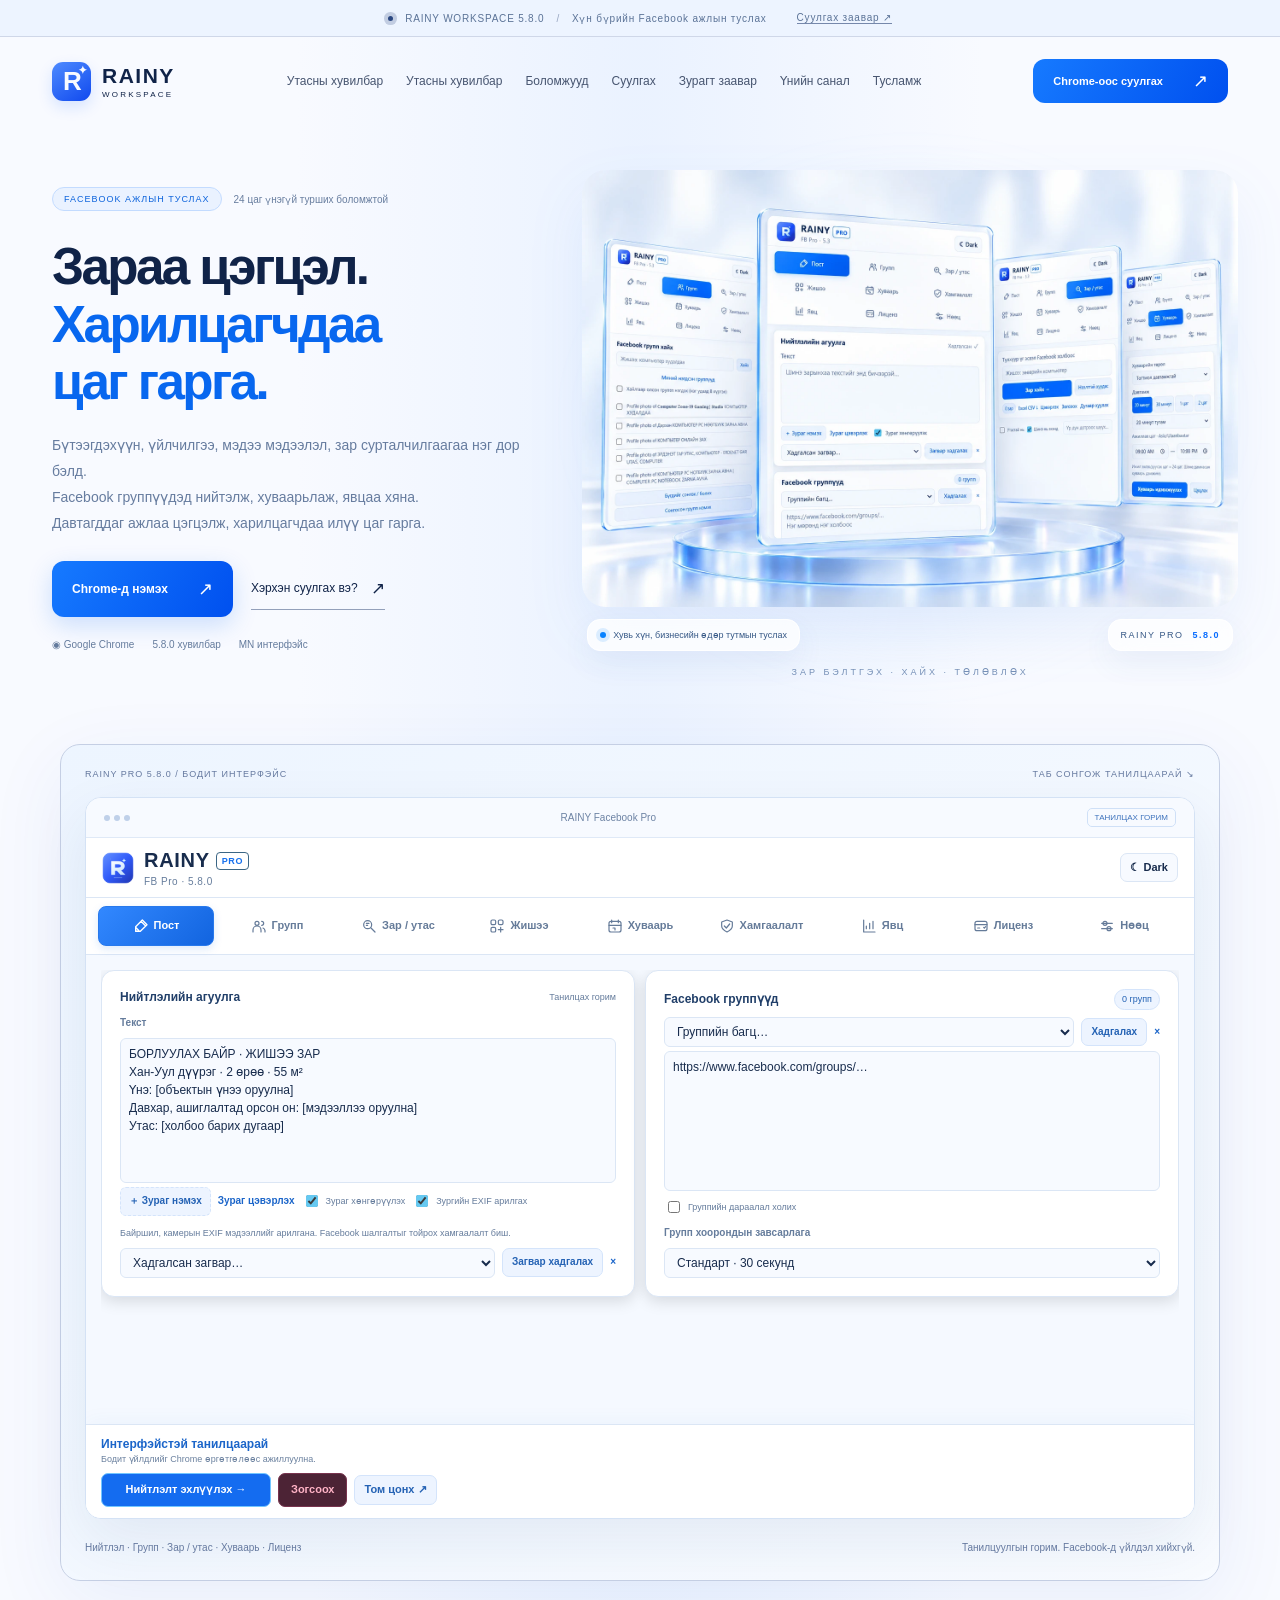
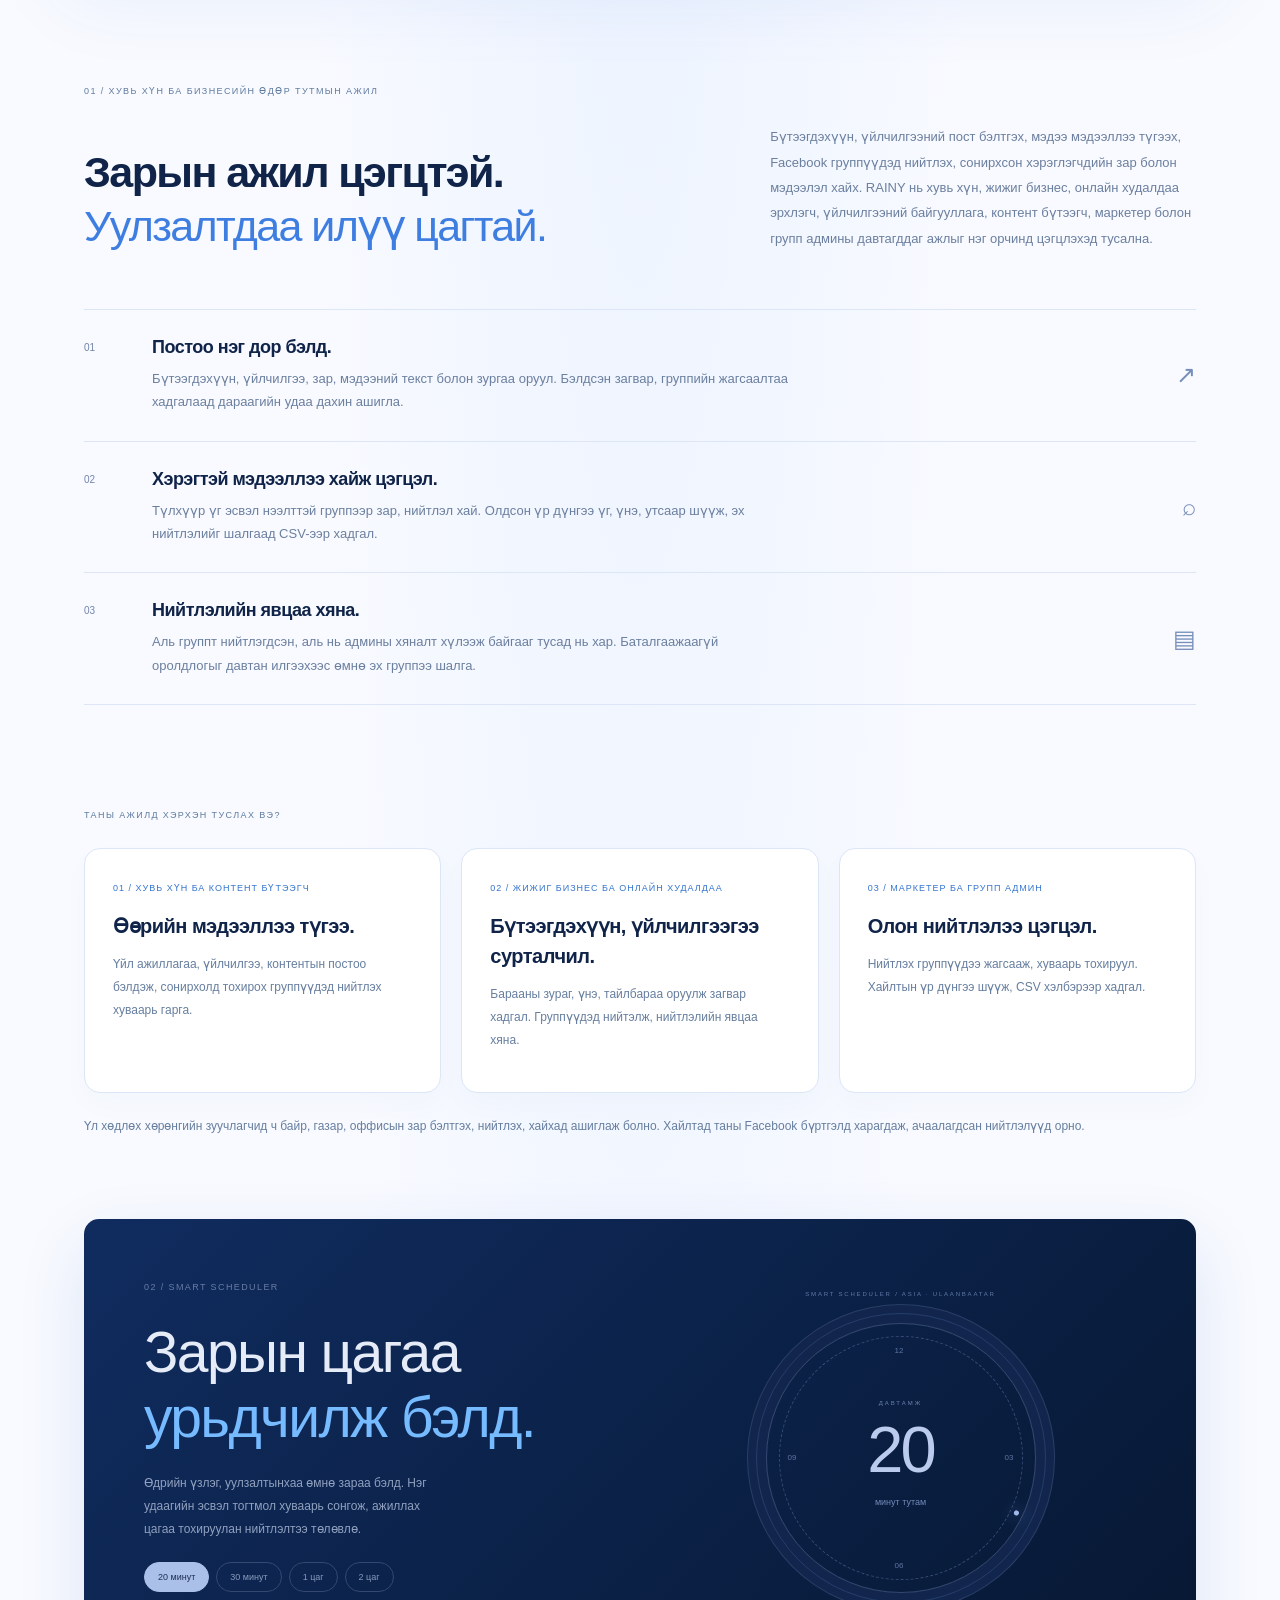
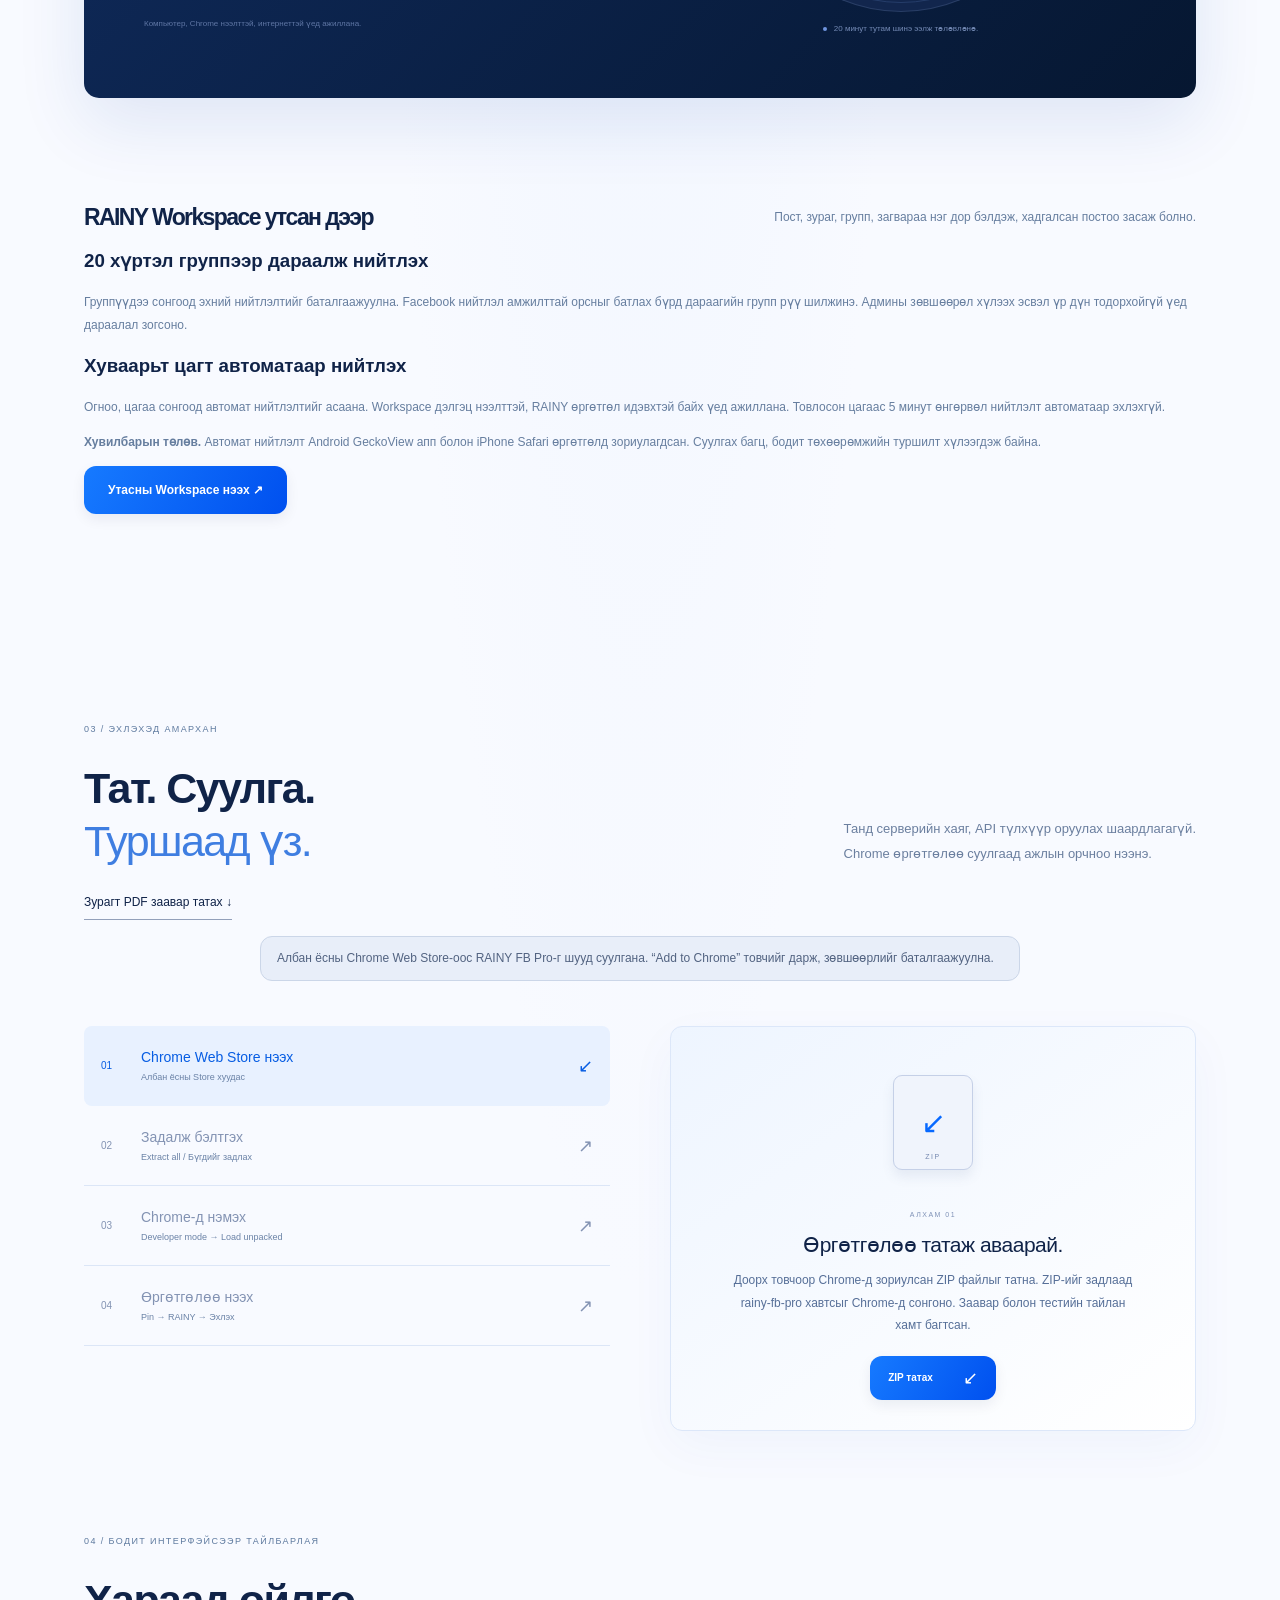
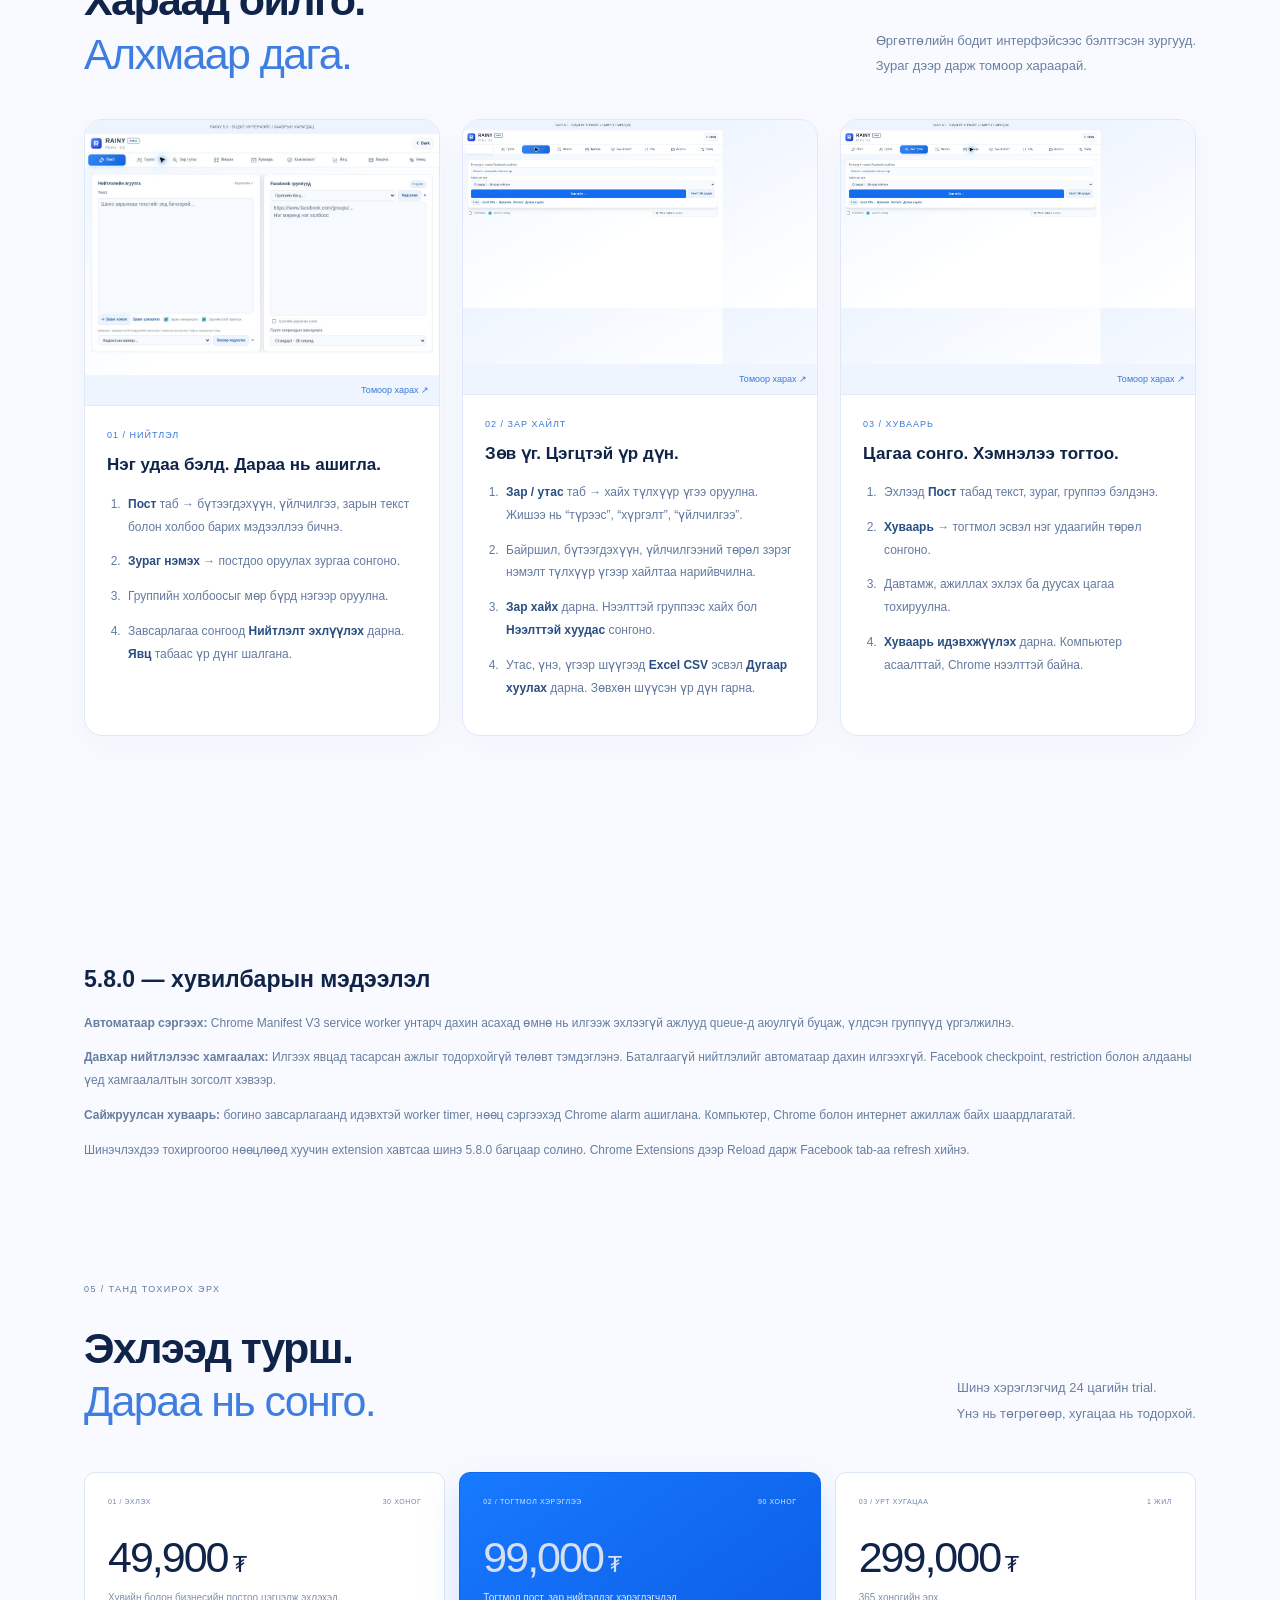
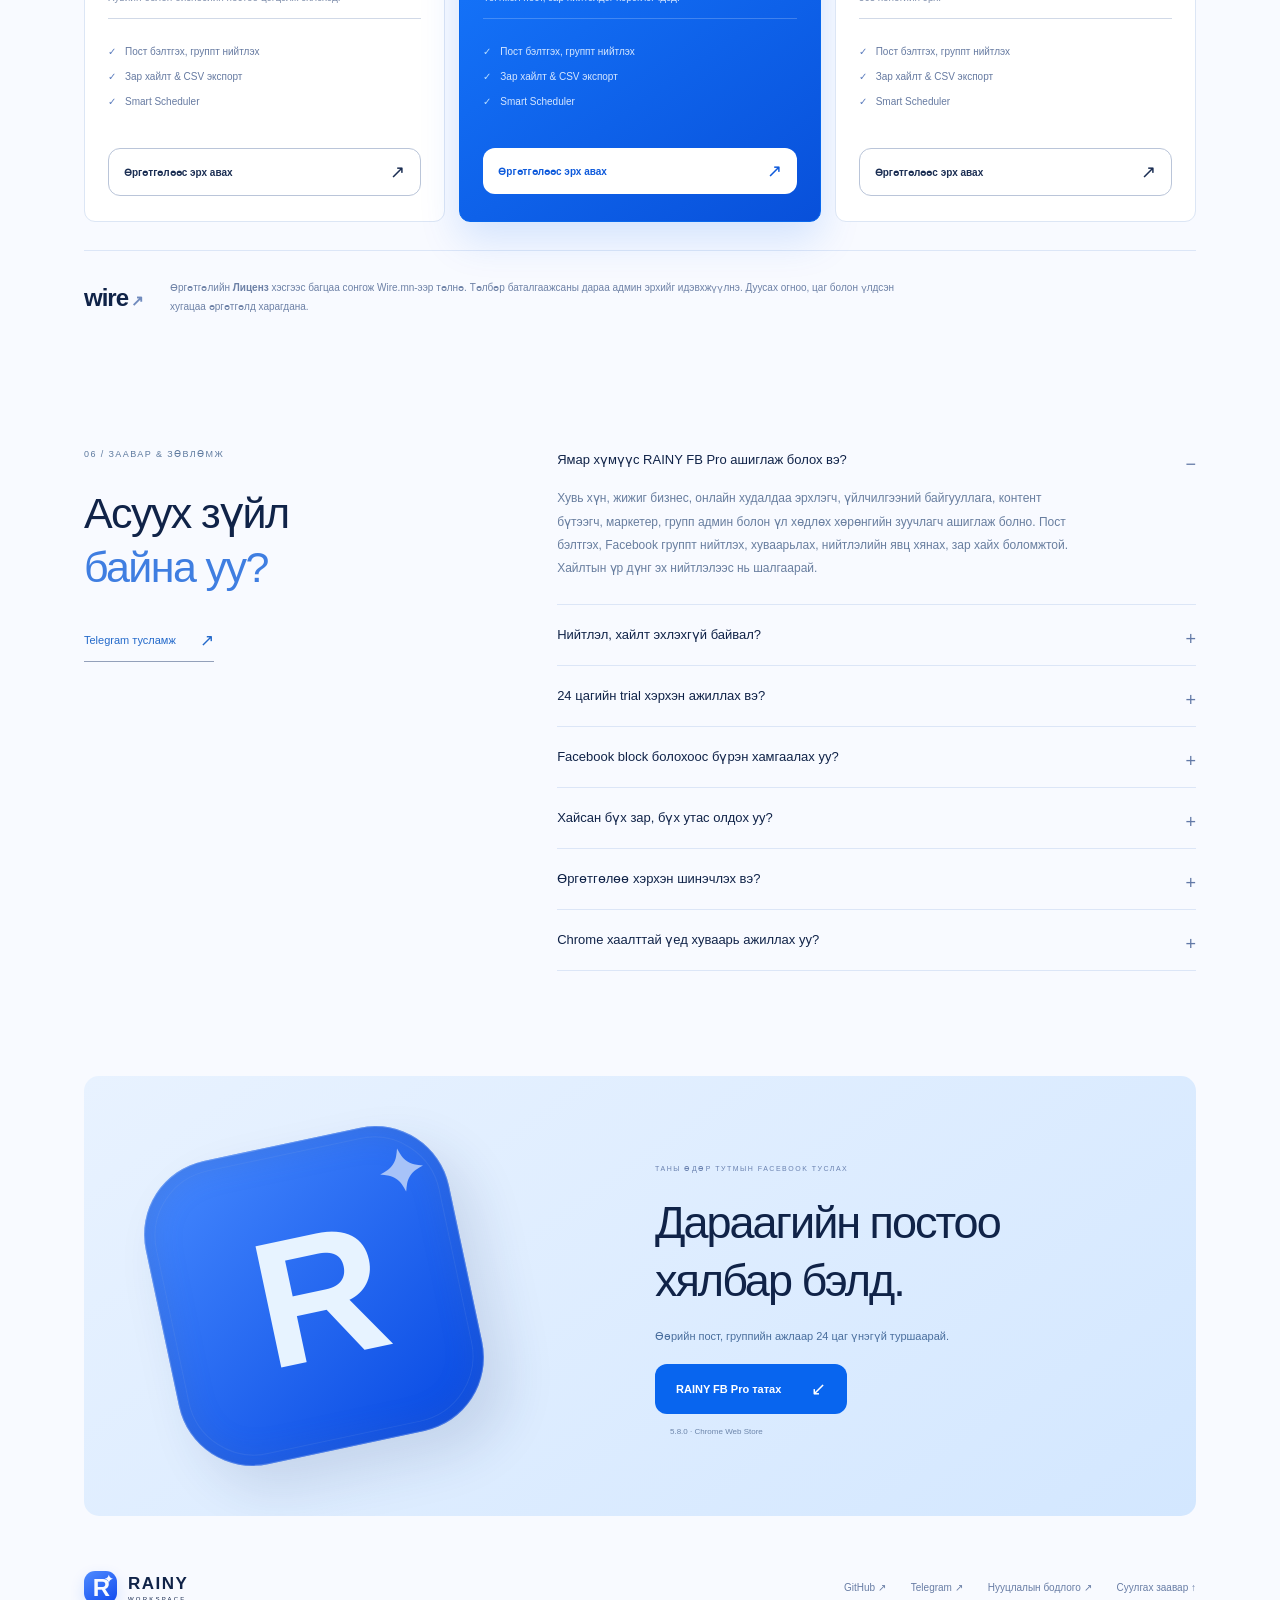
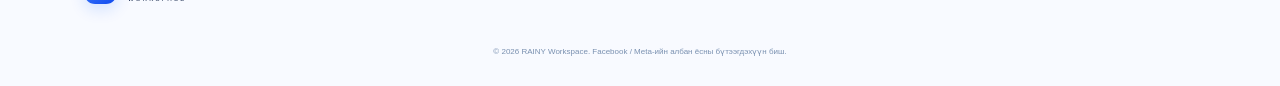
==== commit 7936add5: "Route website install buttons to Chrome Web Store" ====
--- a/public/index.html
+++ b/public/index.html
@@ -1,7 +1,7 @@
 <!doctype html><html lang="mn"><head><meta charset="utf-8"><meta name="viewport" content="width=device-width,initial-scale=1"><meta name="theme-color" content="#f3f7ff"><title>RAINY FB Pro — Facebook группийн нийтлэл, хуваарь, зарын туслах</title><meta name="description" content="Хувь хүн, жижиг бизнес, онлайн худалдаа, үйлчилгээний байгууллага, контент бүтээгч, маркетер болон групп админд зориулсан Facebook ажлын туслах. Пост бэлтгэх, группт нийтлэх, хуваарьлах, явц хянах, зар хайх Chrome өргөтгөл."><link rel="icon" href="icon.svg" type="image/svg+xml"><link rel="stylesheet" href="style.199dbffa7748.css"><script src="app.b4d2ba57d3ee.js" defer></script><meta property="og:type" content="website"><meta property="og:site_name" content="RAINY Workspace"><meta property="og:title" content="RAINY Workspace 5.8.0 — 24 цаг үнэгүй турш"><meta property="og:description" content="Хувь хүн, бизнес эрхлэгч, онлайн худалдаа, үйлчилгээний байгууллага, контент бүтээгч болон групп админд зориулсан Facebook нийтлэл, хуваарь, зар хайлтын туслах. Chrome өргөтгөл 5.8.0."><meta property="og:image" content="https://workspace.rainy.studio/assets/rainy-share-567.jpg"><meta property="og:image:secure_url" content="https://workspace.rainy.studio/assets/rainy-share-567.jpg"><meta property="og:image:type" content="image/jpeg"><meta property="og:image:width" content="1536"><meta property="og:image:height" content="1024"><meta property="og:image:alt" content="RAINY Workspace 5.8.0 — нийтлэл, зар хайлт, хуваарийн туслах"><meta name="twitter:card" content="summary_large_image"><meta name="twitter:title" content="RAINY Workspace — 24 цаг үнэгүй турш"><meta name="twitter:image" content="https://workspace.rainy.studio/assets/rainy-share-567.jpg"><meta property="og:url" content="https://workspace.rainy.studio/"><style>.install-status{max-width:760px;margin:12px auto 0;padding:12px 16px;border:1px solid #cbd6e8;border-radius:12px;background:#e8eef9;color:#526381;font-size:12px;line-height:1.6}</style></head><body>
 <div class="announce"><span class="pulse"></span> RAINY WORKSPACE 5.8.0 <span class="announce-divider">/</span> Хүн бүрийн Facebook ажлын туслах <a href="#install">Суулгах заавар ↗</a></div>
-<header><a class="wordmark" href="#" aria-label="RAINY нүүр"><span class="logo">R<span>✦</span></span><span>RAINY<small>WORKSPACE</small></span></a><nav aria-label="Үндсэн цэс"><a href="#mobile-features">Утасны хувилбар</a><a href="/mobile/">Утасны хувилбар</a><a href="#workspace">Боломжууд</a><a href="#install">Суулгах</a><a href="#usage">Зурагт заавар</a><a href="#pricing">Үнийн санал</a><a href="#help">Тусламж</a></nav><a class="button nav-download" href="https://raw.githubusercontent.com/ssboroo/rainy_workspace-fb/main/public/downloads/rainy-fb-pro-5.8.0.zip" download>Татах <span>↙</span></a><button class="mobile-menu" aria-label="Цэс нээх" aria-expanded="false">☰</button></header>
-<main><section class="hero"><div class="hero-intro"><div class="hero-kicker"><span class="pill">FACEBOOK АЖЛЫН ТУСЛАХ</span><span>24 цаг үнэгүй турших боломжтой</span></div><h1>Зараа цэгцэл.<br><span>Харилцагчдаа<br>цаг гарга.</span></h1><p class="hero-copy">Бүтээгдэхүүн, үйлчилгээ, мэдээ мэдээлэл, зар сурталчилгаагаа нэг дор бэлд.<br>Facebook группүүдэд нийтэлж, хуваарьлаж, явцаа хяна.<br>Давтагддаг ажлаа цэгцэлж, харилцагчдаа илүү цаг гарга.</p><div class="hero-actions"><a class="button primary" href="https://raw.githubusercontent.com/ssboroo/rainy_workspace-fb/main/public/downloads/rainy-fb-pro-5.8.0.zip" download>Туслахаа татах <span>↙</span></a><a class="text-link" href="#install">Хэрхэн суулгах вэ? <span>↗</span></a></div><div class="hero-meta"><span>◉ Google Chrome</span><span>5.8.0 хувилбар</span><span>MN интерфэйс</span></div>
+<header><a class="wordmark" href="#" aria-label="RAINY нүүр"><span class="logo">R<span>✦</span></span><span>RAINY<small>WORKSPACE</small></span></a><nav aria-label="Үндсэн цэс"><a href="#mobile-features">Утасны хувилбар</a><a href="/mobile/">Утасны хувилбар</a><a href="#workspace">Боломжууд</a><a href="#install">Суулгах</a><a href="#usage">Зурагт заавар</a><a href="#pricing">Үнийн санал</a><a href="#help">Тусламж</a></nav><a class="button nav-download" href="https://chromewebstore.google.com/detail/ajnokkmlkidbnbihhdgjpbfaepaepbkh" download>Chrome-оос суулгах <span>↗</span></a><button class="mobile-menu" aria-label="Цэс нээх" aria-expanded="false">☰</button></header>
+<main><section class="hero"><div class="hero-intro"><div class="hero-kicker"><span class="pill">FACEBOOK АЖЛЫН ТУСЛАХ</span><span>24 цаг үнэгүй турших боломжтой</span></div><h1>Зараа цэгцэл.<br><span>Харилцагчдаа<br>цаг гарга.</span></h1><p class="hero-copy">Бүтээгдэхүүн, үйлчилгээ, мэдээ мэдээлэл, зар сурталчилгаагаа нэг дор бэлд.<br>Facebook группүүдэд нийтэлж, хуваарьлаж, явцаа хяна.<br>Давтагддаг ажлаа цэгцэлж, харилцагчдаа илүү цаг гарга.</p><div class="hero-actions"><a class="button primary" href="https://chromewebstore.google.com/detail/ajnokkmlkidbnbihhdgjpbfaepaepbkh" download>Chrome-д нэмэх <span>↗</span></a><a class="text-link" href="#install">Хэрхэн суулгах вэ? <span>↗</span></a></div><div class="hero-meta"><span>◉ Google Chrome</span><span>5.8.0 хувилбар</span><span>MN интерфэйс</span></div>
 </div><div class="luxury-stage"><div class="stage-glow"></div><img class="hero-product" src="assets/workspace-hero.webp" alt="RAINY Pro — нийтлэл, групп, зар хайлт, хуваарийн шилэн самбарууд" width="1536" height="1024" fetchpriority="high"><span class="float-label label-one"><i></i> Хувь хүн, бизнесийн өдөр тутмын туслах</span><span class="float-label label-two">RAINY PRO <b>5.8.0</b></span><div class="stage-note">ЗАР БЭЛТГЭХ · ХАЙХ · ТӨЛӨВЛӨХ</div></div><div class="product-stage actual-stage" id="workspace"><div class="stage-label"><span>RAINY PRO 5.8.0 / БОДИТ ИНТЕРФЭЙС</span><span>ТАБ СОНГОЖ ТАНИЛЦААРАЙ ↘</span></div><div class="real-window"><div class="real-window-bar"><span class="traffic"><i></i><i></i><i></i></span><span>RAINY Facebook Pro</span><span class="preview-tag">ТАНИЛЦАХ ГОРИМ</span></div><iframe id="workspaceFrame" src="preview/index.html?v=567-layout1" title="RAINY Pro программын бодит интерфэйсийн интерактив танилцуулга" loading="lazy"></iframe></div><div class="stage-caption"><span>Нийтлэл · Групп · Зар / утас · Хуваарь · Лиценз</span><span>Танилцуулгын горим. Facebook-д үйлдэл хийхгүй.</span></div></div></section>
 <section class="intro-section section-wrap reveal"><div class="section-index">01 / ХУВЬ ХҮН БА БИЗНЕСИЙН ӨДӨР ТУТМЫН АЖИЛ</div><div class="intro-grid"><h2>Зарын ажил цэгцтэй.<br><em>Уулзалтдаа илүү цагтай.</em></h2><p>Бүтээгдэхүүн, үйлчилгээний пост бэлтгэх, мэдээ мэдээллээ түгээх, Facebook группүүдэд нийтлэх, сонирхсон хэрэглэгчдийн зар болон мэдээлэл хайх. RAINY нь хувь хүн, жижиг бизнес, онлайн худалдаа эрхлэгч, үйлчилгээний байгууллага, контент бүтээгч, маркетер болон групп админы давтагддаг ажлыг нэг орчинд цэгцлэхэд тусална.</p></div><div class="feature-strips"><article><span class="feature-num">01</span><div><h3>Постоо нэг дор бэлд.</h3><p>Бүтээгдэхүүн, үйлчилгээ, зар, мэдээний текст болон зургаа оруул. Бэлдсэн загвар, группийн жагсаалтаа хадгалаад дараагийн удаа дахин ашигла.</p></div><span class="feature-icon">↗</span></article><article><span class="feature-num">02</span><div><h3>Хэрэгтэй мэдээллээ хайж цэгцэл.</h3><p>Түлхүүр үг эсвэл нээлттэй группээр зар, нийтлэл хай. Олдсон үр дүнгээ үг, үнэ, утсаар шүүж, эх нийтлэлийг шалгаад CSV-ээр хадгал.</p></div><span class="feature-icon">⌕</span></article><article><span class="feature-num">03</span><div><h3>Нийтлэлийн явцаа хяна.</h3><p>Аль группт нийтлэгдсэн, аль нь админы хяналт хүлээж байгааг тусад нь хар. Баталгаажаагүй оролдлогыг давтан илгээхээс өмнө эх группээ шалга.</p></div><span class="feature-icon">▤</span></article></div></section>
 <section class="estate-workflows section-wrap reveal"><div class="section-index">ТАНЫ АЖИЛД ХЭРХЭН ТУСЛАХ ВЭ?</div><div class="estate-cards"><article><small>01 / ХУВЬ ХҮН БА КОНТЕНТ БҮТЭЭГЧ</small><h3>Өөрийн мэдээллээ түгээ.</h3><p>Үйл ажиллагаа, үйлчилгээ, контентын постоо бэлдэж, сонирхолд тохирох группүүдэд нийтлэх хуваарь гарга.</p></article><article><small>02 / ЖИЖИГ БИЗНЕС БА ОНЛАЙН ХУДАЛДАА</small><h3>Бүтээгдэхүүн, үйлчилгээгээ сурталчил.</h3><p>Барааны зураг, үнэ, тайлбараа оруулж загвар хадгал. Группүүдэд нийтэлж, нийтлэлийн явцаа хяна.</p></article><article><small>03 / МАРКЕТЕР БА ГРУПП АДМИН</small><h3>Олон нийтлэлээ цэгцэл.</h3><p>Нийтлэх группүүдээ жагсааж, хуваарь тохируул. Хайлтын үр дүнгээ шүүж, CSV хэлбэрээр хадгал.</p></article></div><p class="estate-footnote">Үл хөдлөх хөрөнгийн зуучлагчид ч байр, газар, оффисын зар бэлтгэх, нийтлэх, хайхад ашиглаж болно. Хайлтад таны Facebook бүртгэлд харагдаж, ачаалагдсан нийтлэлүүд орно.</p></section><section class="schedule-section section-wrap reveal"><div class="schedule-copy"><div class="section-index">02 / SMART SCHEDULER</div><h2>Зарын цагаа<br><em>урьдчилж бэлд.</em></h2><p>Өдрийн үзлэг, уулзалтынхаа өмнө зараа бэлд. Нэг удаагийн эсвэл тогтмол хуваарь сонгож, ажиллах цагаа тохируулан нийтлэлтээ төлөвлө.</p><div class="schedule-choices" aria-label="Давтамжийн жишээ"><button class="selected" data-minutes="20">20 минут</button><button data-minutes="30">30 минут</button><button data-minutes="60">1 цаг</button><button data-minutes="120">2 цаг</button></div><small>Компьютер, Chrome нээлттэй, интернеттэй үед ажиллана.</small></div><div class="schedule-visual"><span class="orbit-label">SMART SCHEDULER / ASIA · ULAANBAATAR</span><div class="clock-face"><div class="clock-ring"></div><span class="clock-mark top">12</span><span class="clock-mark right">03</span><span class="clock-mark bottom">06</span><span class="clock-mark left">09</span><div class="clock-hand"></div><div class="clock-center"></div><div class="clock-caption"><small>ДАВТАМЖ</small><strong id="scheduleNumber">20</strong><span id="scheduleUnit">минут тутам</span></div></div><div class="schedule-label"><i></i><span id="scheduleExplanation">20 минут тутам шинэ ээлж төлөвлөнө.</span></div></div></section>
@@ -17,8 +17,8 @@
   <p><strong>Хувилбарын төлөв.</strong> Автомат нийтлэлт Android GeckoView апп болон iPhone Safari өргөтгөлд зориулагдсан. Суулгах багц, бодит төхөөрөмжийн туршилт хүлээгдэж байна.</p>
   <a class="button primary" href="/mobile/">Утасны Workspace нээх ↗</a>
 </section>
-<section class="install-section section-wrap reveal" id="install"><div class="section-index">03 / ЭХЛЭХЭД АМАРХАН</div><div class="section-heading"><h2>Тат. Суулга.<br><em>Туршаад үз.</em></h2><p>Танд серверийн хаяг, API түлхүүр оруулах шаардлагагүй.<br>Chrome өргөтгөлөө суулгаад ажлын орчноо нээнэ.</p></div><p><a class="text-link" href="downloads/Zaavar.pdf" target="_blank" rel="noopener">Зурагт PDF заавар татах ↓</a></p><p class="install-status">Одоогийн татах багц: RAINY FB Pro 5.8.0. ZIP-ийг задалж Chrome Extensions хэсгээс Load unpacked ашиглан суулгана.</p><div class="install-layout"><div class="install-steps" role="tablist" aria-label="Суулгах алхмууд"><button role="tab" aria-selected="true" class="active" data-step="0"><span>01</span><div><strong>ZIP файлаа татах</strong><small>RAINY FB Pro 5.8.0</small></div><b>↙</b></button><button role="tab" aria-selected="false" data-step="1"><span>02</span><div><strong>Задалж бэлтгэх</strong><small>Extract all / Бүгдийг задлах</small></div><b>↗</b></button><button role="tab" aria-selected="false" data-step="2"><span>03</span><div><strong>Chrome-д нэмэх</strong><small>Developer mode → Load unpacked</small></div><b>↗</b></button><button role="tab" aria-selected="false" data-step="3"><span>04</span><div><strong>Өргөтгөлөө нээх</strong><small>Pin → RAINY → Эхлэх</small></div><b>↗</b></button></div><div class="install-detail" role="tabpanel" aria-live="polite"><div class="install-art" id="installArt"></div><span class="step-kicker" id="stepKicker">АЛХАМ 01</span><h3 id="stepTitle">Өргөтгөлөө татаж аваарай.</h3><p id="stepText">Доорх товчоор Chrome-д зориулсан ZIP файлыг татна. ZIP-ийг задлаад rainy-fb-pro хавтсыг Chrome-д сонгоно. ZIP дотор “Заавар.pdf” зурагт суулгах заавар хамт багтсан.</p><div id="stepAction"><a class="button primary" href="https://raw.githubusercontent.com/ssboroo/rainy_workspace-fb/main/public/downloads/rainy-fb-pro-5.8.0.zip" download>ZIP татах <span>↙</span></a></div></div></div></section>
+<section class="install-section section-wrap reveal" id="install"><div class="section-index">03 / ЭХЛЭХЭД АМАРХАН</div><div class="section-heading"><h2>Тат. Суулга.<br><em>Туршаад үз.</em></h2><p>Танд серверийн хаяг, API түлхүүр оруулах шаардлагагүй.<br>Chrome өргөтгөлөө суулгаад ажлын орчноо нээнэ.</p></div><p><a class="text-link" href="downloads/Zaavar.pdf" target="_blank" rel="noopener">Зурагт PDF заавар татах ↓</a></p><p class="install-status">Албан ёсны Chrome Web Store-оос RAINY FB Pro-г шууд суулгана. “Add to Chrome” товчийг дарж, зөвшөөрлийг баталгаажуулна.</p><div class="install-layout"><div class="install-steps" role="tablist" aria-label="Суулгах алхмууд"><button role="tab" aria-selected="true" class="active" data-step="0"><span>01</span><div><strong>Chrome Web Store нээх</strong><small>Албан ёсны Store хуудас</small></div><b>↙</b></button><button role="tab" aria-selected="false" data-step="1"><span>02</span><div><strong>Задалж бэлтгэх</strong><small>Extract all / Бүгдийг задлах</small></div><b>↗</b></button><button role="tab" aria-selected="false" data-step="2"><span>03</span><div><strong>Chrome-д нэмэх</strong><small>Developer mode → Load unpacked</small></div><b>↗</b></button><button role="tab" aria-selected="false" data-step="3"><span>04</span><div><strong>Өргөтгөлөө нээх</strong><small>Pin → RAINY → Эхлэх</small></div><b>↗</b></button></div><div class="install-detail" role="tabpanel" aria-live="polite"><div class="install-art" id="installArt"></div><span class="step-kicker" id="stepKicker">АЛХАМ 01</span><h3 id="stepTitle">Өргөтгөлөө татаж аваарай.</h3><p id="stepText">Chrome Web Store дээрх RAINY FB Pro хуудсыг нээнэ. “Add to Chrome” товчийг дарж өргөтгөлийг суулгана.</p><div id="stepAction"><a class="button primary" href="https://chromewebstore.google.com/detail/ajnokkmlkidbnbihhdgjpbfaepaepbkh" download>Chrome Web Store нээх <span>↗</span></a></div></div></div></section>
 <section class="usage-section section-wrap reveal" id="usage"><div class="section-index">04 / БОДИТ ИНТЕРФЭЙСЭЭР ТАЙЛБАРЛАЯ</div><div class="section-heading"><h2>Хараад ойлго.<br><em>Алхмаар дага.</em></h2><p>Өргөтгөлийн бодит интерфэйсээс бэлтгэсэн зургууд.<br>Зураг дээр дарж томоор хараарай.</p></div><div class="usage-grid"><article><button class="guide-image" data-image="assets/guide-post.jpg" aria-label="Нийтлэлийн зургийг томруулах"><img src="assets/guide-post.jpg" alt="Пост табын текст, зураг, группийн холбоос оруулах талбарууд" loading="lazy" width="1000" height="720"><span>Томоор харах ↗</span></button><small>01 / НИЙТЛЭЛ</small><h3>Нэг удаа бэлд. Дараа нь ашигла.</h3><ol><li><b>Пост</b> таб → бүтээгдэхүүн, үйлчилгээ, зарын текст болон холбоо барих мэдээллээ бичнэ.</li><li><b>Зураг нэмэх</b> → постдоо оруулах зургаа сонгоно.</li><li>Группийн холбоосыг мөр бүрд нэгээр оруулна.</li><li>Завсарлагаа сонгоод <b>Нийтлэлт эхлүүлэх</b> дарна. <b>Явц</b> табаас үр дүнг шалгана.</li></ol></article><article><button class="guide-image" data-image="assets/guide-search.jpg" aria-label="Хайлтын зургийг томруулах"><img src="assets/guide-search.jpg" alt="Зар утас табын түлхүүр үг, хайлтын гүн, CSV болон шүүлтүүр" loading="lazy" width="1000" height="720"><span>Томоор харах ↗</span></button><small>02 / ЗАР ХАЙЛТ</small><h3>Зөв үг. Цэгцтэй үр дүн.</h3><ol><li><b>Зар / утас</b> таб → хайх түлхүүр үгээ оруулна. Жишээ нь “түрээс”, “хүргэлт”, “үйлчилгээ”.</li><li>Байршил, бүтээгдэхүүн, үйлчилгээний төрөл зэрэг нэмэлт түлхүүр үгээр хайлтаа нарийвчилна.</li><li><b>Зар хайх</b> дарна. Нээлттэй группээс хайх бол <b>Нээлттэй хуудас</b> сонгоно.</li><li>Утас, үнэ, үгээр шүүгээд <b>Excel CSV</b> эсвэл <b>Дугаар хуулах</b> дарна. Зөвхөн шүүсэн үр дүн гарна.</li></ol></article><article><button class="guide-image" data-image="assets/guide-schedule.jpg" aria-label="Хуваарийн зургийг томруулах"><img src="assets/guide-schedule.jpg" alt="Хуваарь табын давтамж болон ажиллах цагийн тохиргоо" loading="lazy" width="1000" height="720"><span>Томоор харах ↗</span></button><small>03 / ХУВААРЬ</small><h3>Цагаа сонго. Хэмнэлээ тогтоо.</h3><ol><li>Эхлээд <b>Пост</b> табад текст, зураг, группээ бэлдэнэ.</li><li><b>Хуваарь</b> → тогтмол эсвэл нэг удаагийн төрөл сонгоно.</li><li>Давтамж, ажиллах эхлэх ба дуусах цагаа тохируулна.</li><li><b>Хуваарь идэвхжүүлэх</b> дарна. Компьютер асаалттай, Chrome нээлттэй байна.</li></ol></article></div></section><section class="section-wrap release-note" id="release"><h2>5.8.0 — хувилбарын мэдээлэл</h2><p><strong>Автоматаар сэргээх:</strong> Chrome Manifest V3 service worker унтарч дахин асахад өмнө нь илгээж эхлээгүй ажлууд queue-д аюулгүй буцаж, үлдсэн группүүд үргэлжилнэ.</p><p><strong>Давхар нийтлэлээс хамгаалах:</strong> Илгээх явцад тасарсан ажлыг тодорхойгүй төлөвт тэмдэглэнэ. Баталгаагүй нийтлэлийг автоматаар дахин илгээхгүй. Facebook checkpoint, restriction болон алдааны үед хамгаалалтын зогсолт хэвээр.</p><p><strong>Сайжруулсан хуваарь:</strong> богино завсарлагаанд идэвхтэй worker timer, нөөц сэргээхэд Chrome alarm ашиглана. Компьютер, Chrome болон интернет ажиллаж байх шаардлагатай.</p><p>Шинэчлэхдээ тохиргоогоо нөөцлөөд хуучин extension хавтсаа шинэ 5.8.0 багцаар солино. Chrome Extensions дээр Reload дарж Facebook tab-аа refresh хийнэ.</p></section><section class="pricing-section section-wrap reveal" id="pricing"><div class="section-index">05 / ТАНД ТОХИРОХ ЭРХ</div><div class="section-heading"><h2>Эхлээд турш.<br><em>Дараа нь сонго.</em></h2><p>Шинэ хэрэглэгчид 24 цагийн trial.<br>Үнэ нь төгрөгөөр, хугацаа нь тодорхой.</p></div><div class="pricing-grid"><article class="price-card"><div class="plan-top"><span>01 / ЭХЛЭХ</span><span>30 ХОНОГ</span></div><h3>49,900<span>₮</span></h3><p>Хувийн болон бизнесийн постоо цэгцэлж эхлэхэд.</p><ul><li>Пост бэлтгэх, группт нийтлэх</li><li>Зар хайлт & CSV экспорт</li><li>Smart Scheduler</li></ul><a class="button outline" href="#download">Өргөтгөлөөс эрх авах <span>↗</span></a></article><article class="price-card featured"><div class="plan-top"><span>02 / ТОГТМОЛ ХЭРЭГЛЭЭ</span><span>90 ХОНОГ</span></div><h3>99,000<span>₮</span></h3><p>Тогтмол пост, зар нийтэлдэг хэрэглэгчдэд.</p><ul><li>Пост бэлтгэх, группт нийтлэх</li><li>Зар хайлт & CSV экспорт</li><li>Smart Scheduler</li></ul><a class="button light" href="#download">Өргөтгөлөөс эрх авах <span>↗</span></a></article><article class="price-card"><div class="plan-top"><span>03 / УРТ ХУГАЦАА</span><span>1 ЖИЛ</span></div><h3>299,000<span>₮</span></h3><p>365 хоногийн эрх.</p><ul><li>Пост бэлтгэх, группт нийтлэх</li><li>Зар хайлт & CSV экспорт</li><li>Smart Scheduler</li></ul><a class="button outline" href="#download">Өргөтгөлөөс эрх авах <span>↗</span></a></article></div><div class="payment-note"><span class="wire-mark">wire<span>↗</span></span><p>Өргөтгөлийн <strong>Лиценз</strong> хэсгээс багцаа сонгож Wire.mn-ээр төлнө. Төлбөр баталгаажсаны дараа админ эрхийг идэвхжүүлнэ. Дуусах огноо, цаг болон үлдсэн хугацаа өргөтгөлд харагдана.</p></div></section>
 <section class="help-section section-wrap reveal" id="help"><div class="help-left"><div class="section-index">06 / ЗААВАР & ЗӨВЛӨМЖ</div><h2>Асуух зүйл<br><em>байна уу?</em></h2><a class="text-link" href="https://t.me/boroobro" target="_blank" rel="noopener">Telegram тусламж <span>↗</span></a></div><div class="faq"><details open><summary>Ямар хүмүүс RAINY FB Pro ашиглаж болох вэ?</summary><p>Хувь хүн, жижиг бизнес, онлайн худалдаа эрхлэгч, үйлчилгээний байгууллага, контент бүтээгч, маркетер, групп админ болон үл хөдлөх хөрөнгийн зуучлагч ашиглаж болно. Пост бэлтгэх, Facebook группт нийтлэх, хуваарьлах, нийтлэлийн явц хянах, зар хайх боломжтой. Хайлтын үр дүнг эх нийтлэлээс нь шалгаарай.</p></details><details><summary>Нийтлэл, хайлт эхлэхгүй байвал?</summary><p>Facebook-д нэвтэрсэн эсэхээ шалга. Өргөтгөлийг шинэчилсний дараа Facebook tab-аа нэг удаа refresh хийнэ. “Нөөц” табын “Facebook холболт шалгах” товчоор холболтоо шалгаж, “Явц” табын алдааны мөрийг харна.</p></details><details><summary>24 цагийн trial хэрхэн ажиллах вэ?</summary><p>Өргөтгөлөө анх ашиглахад trial бүртгэгдэнэ. Дуусах он, сар, өдөр, цаг болон үлдсэн хугацааны тоолуур дээд хэсэгт харагдана. Шинэчлэлт хийх нь trial-ийг дахин эхлүүлэхгүй.</p></details><details><summary>Facebook block болохоос бүрэн хамгаалах уу?</summary><p>Бүрэн хамгаална гэсэн баталгаа байхгүй. Restriction/checkpoint илэрвэл ажиллагааг түр зогсооно. Өдөрт илгээх хязгаар, групп хоорондын завсарлага, амралтын тохиргоогоо өөрийн хэрэглээнд тааруулна.</p></details><details><summary>Хайсан бүх зар, бүх утас олдох уу?</summary><p>Facebook хуудсанд ачаалагдаж, таны бүртгэлд харагдаж буй агуулгыг уншина. Хаалттай эсвэл ачаалагдаагүй бүх мэдээллийг бүрэн татах баталгаа байхгүй. Утас болон эх нийтлэлийг тулгаж шалгаарай.</p></details><details><summary>Өргөтгөлөө хэрхэн шинэчлэх вэ?</summary><p>Өмнөх хувилбарын draft, загвараа нөөцөл. Шинэ ZIP-ийг задалж, ижил extension хавтсын файлуудыг шинэчил. chrome://extensions дээр Reload дарж, Facebook tab-уудаа refresh хийнэ. Хуучин ба шинэ хувилбарыг зэрэг ажиллуулахгүй.</p></details><details><summary>Chrome хаалттай үед хуваарь ажиллах уу?</summary><p>Үгүй. Компьютер асаалттай, Chrome нээлттэй, интернеттэй байна. Компьютер унтсан хугацааны ээлжүүдийг бөөнөөр нөхөж нийтлэхгүй.</p></details></div></section>
-<section class="download-section reveal" id="download"><div class="download-orb" aria-hidden="true">R<span>✦</span></div><div><span class="section-index">ТАНЫ ӨДӨР ТУТМЫН FACEBOOK ТУСЛАХ</span><h2>Дараагийн постоо<br>хялбар бэлд.</h2><p>Өөрийн пост, группийн ажлаар 24 цаг үнэгүй туршаарай.</p><a class="button light" href="https://raw.githubusercontent.com/ssboroo/rainy_workspace-fb/main/public/downloads/rainy-fb-pro-5.8.0.zip" download>RAINY FB Pro татах <span>↙</span></a><small>5.8.0 · Chrome extension · ZIP</small></div></section></main>
+<section class="download-section reveal" id="download"><div class="download-orb" aria-hidden="true">R<span>✦</span></div><div><span class="section-index">ТАНЫ ӨДӨР ТУТМЫН FACEBOOK ТУСЛАХ</span><h2>Дараагийн постоо<br>хялбар бэлд.</h2><p>Өөрийн пост, группийн ажлаар 24 цаг үнэгүй туршаарай.</p><a class="button light" href="https://chromewebstore.google.com/detail/ajnokkmlkidbnbihhdgjpbfaepaepbkh" download>RAINY FB Pro татах <span>↙</span></a><small>5.8.0 · Chrome Web Store</small></div></section></main>
 <footer><a class="wordmark" href="#"><span class="logo">R<span>✦</span></span><span>RAINY<small>WORKSPACE</small></span></a><div><a href="https://github.com/ssboroo/rainy_workspace-fb" target="_blank" rel="noopener">GitHub ↗</a><a href="https://t.me/boroobro" target="_blank" rel="noopener">Telegram ↗</a><a href="/privacy.html">Нууцлалын бодлого ↗</a><a href="#install">Суулгах заавар ↑</a></div><small>© 2026 RAINY Workspace. Facebook / Meta-ийн албан ёсны бүтээгдэхүүн биш.</small></footer><div id="toast" role="status" hidden></div><dialog id="imageDialog"><button id="closeImage" aria-label="Зураг хаах">×</button><img id="largeImage" alt="Өргөтгөлийн интерфэйсийн том зураг"></dialog></body></html>
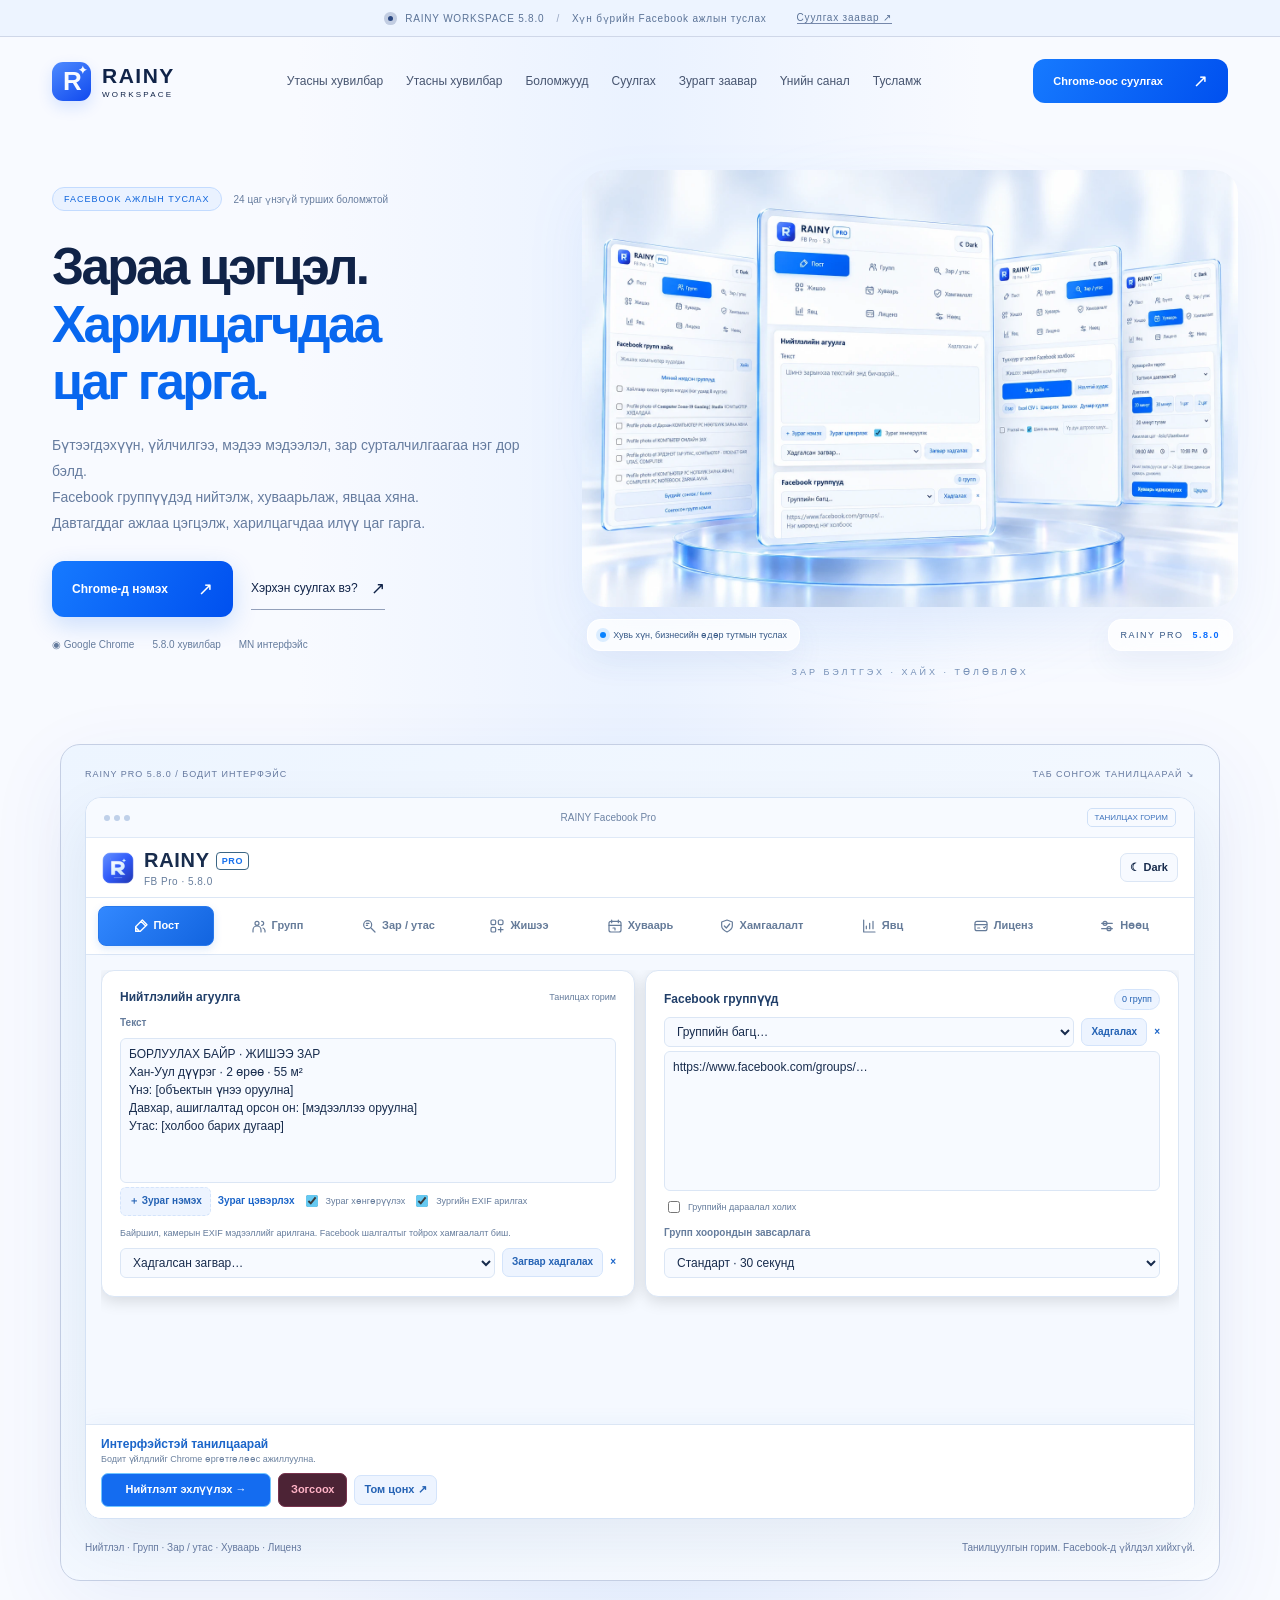
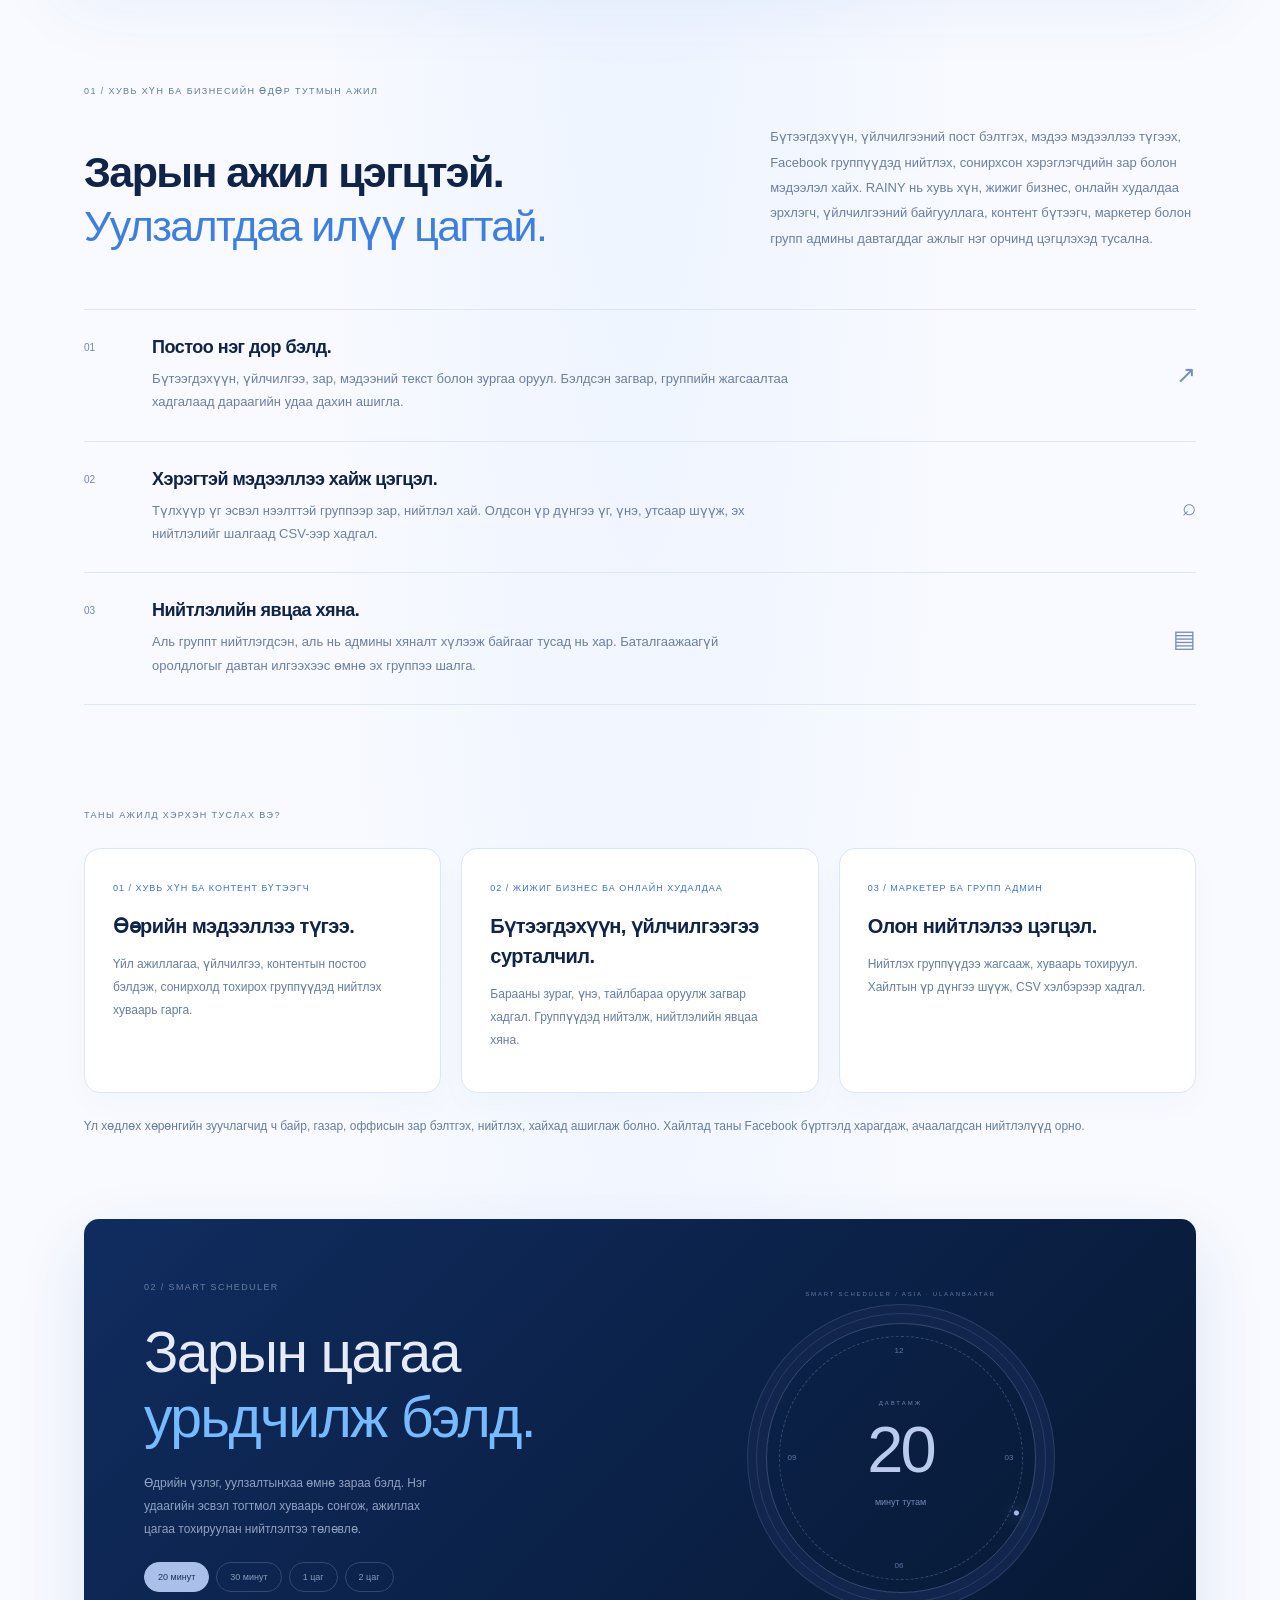
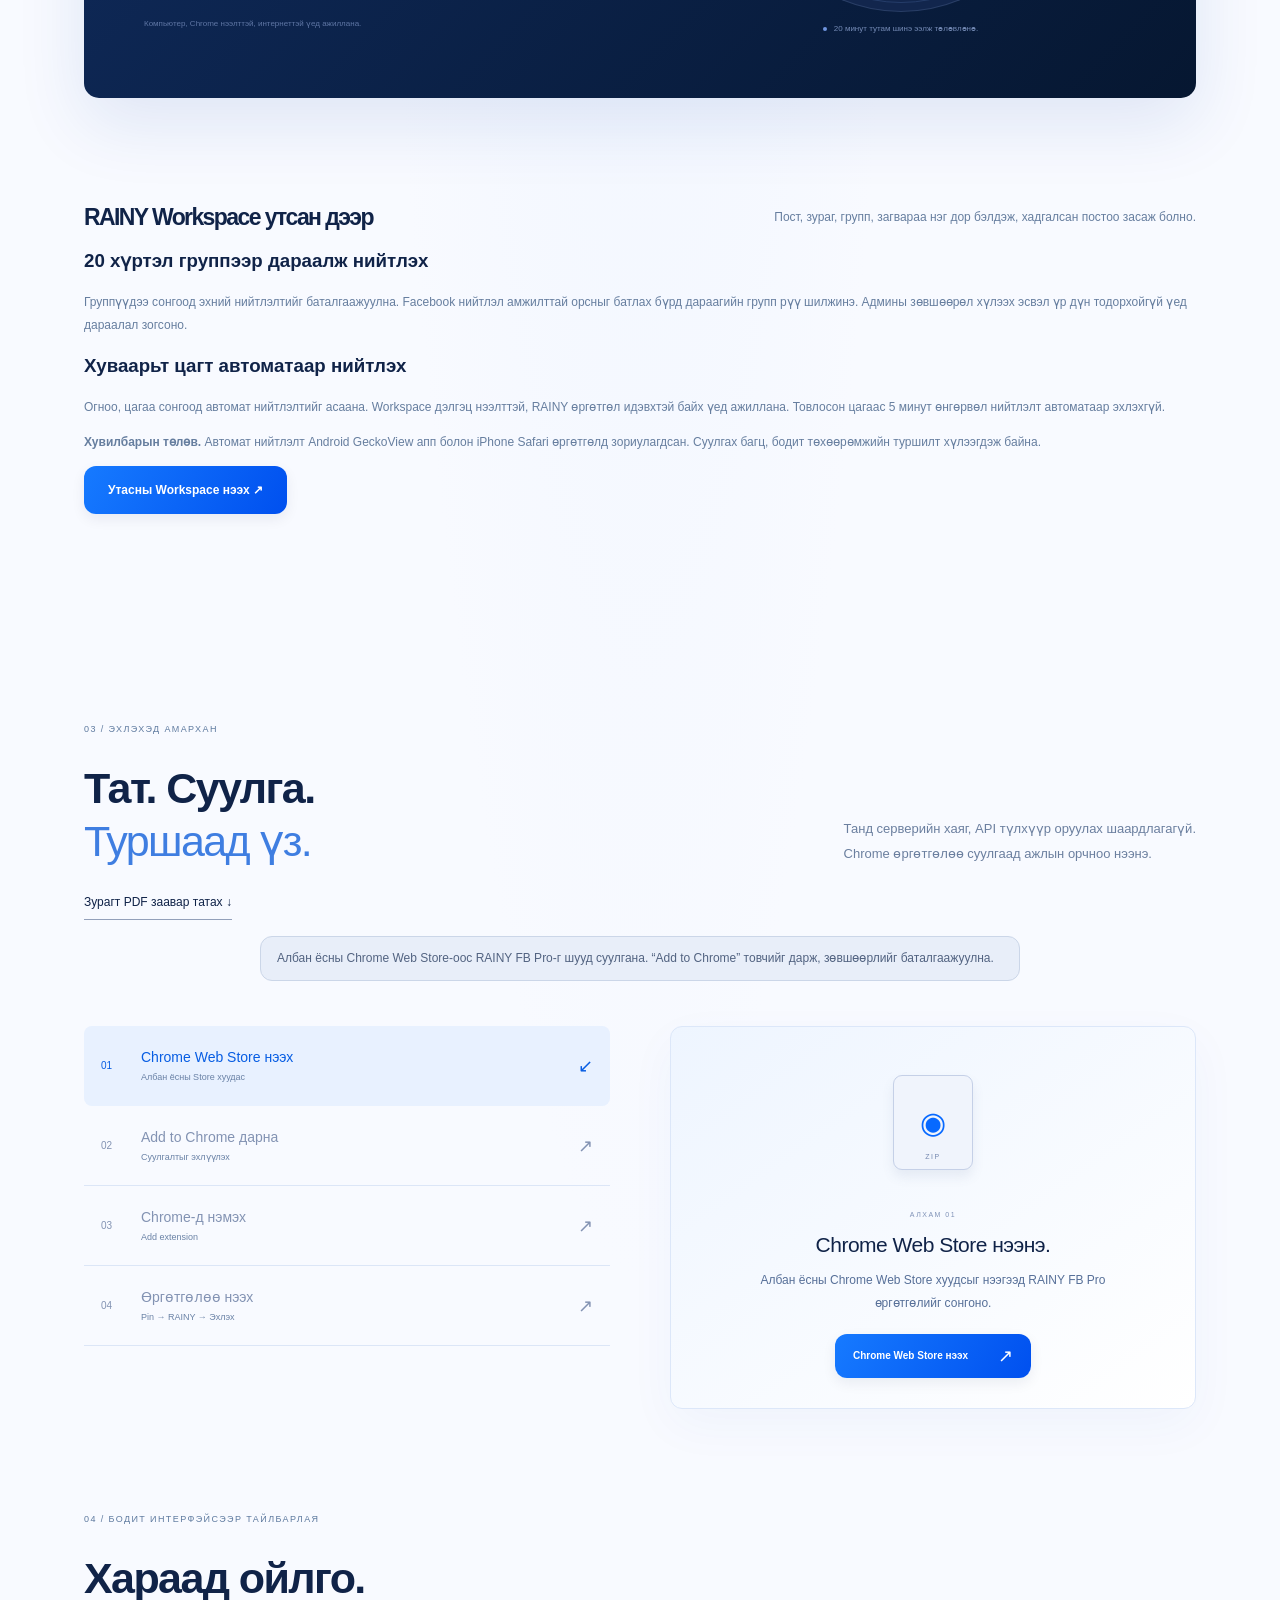
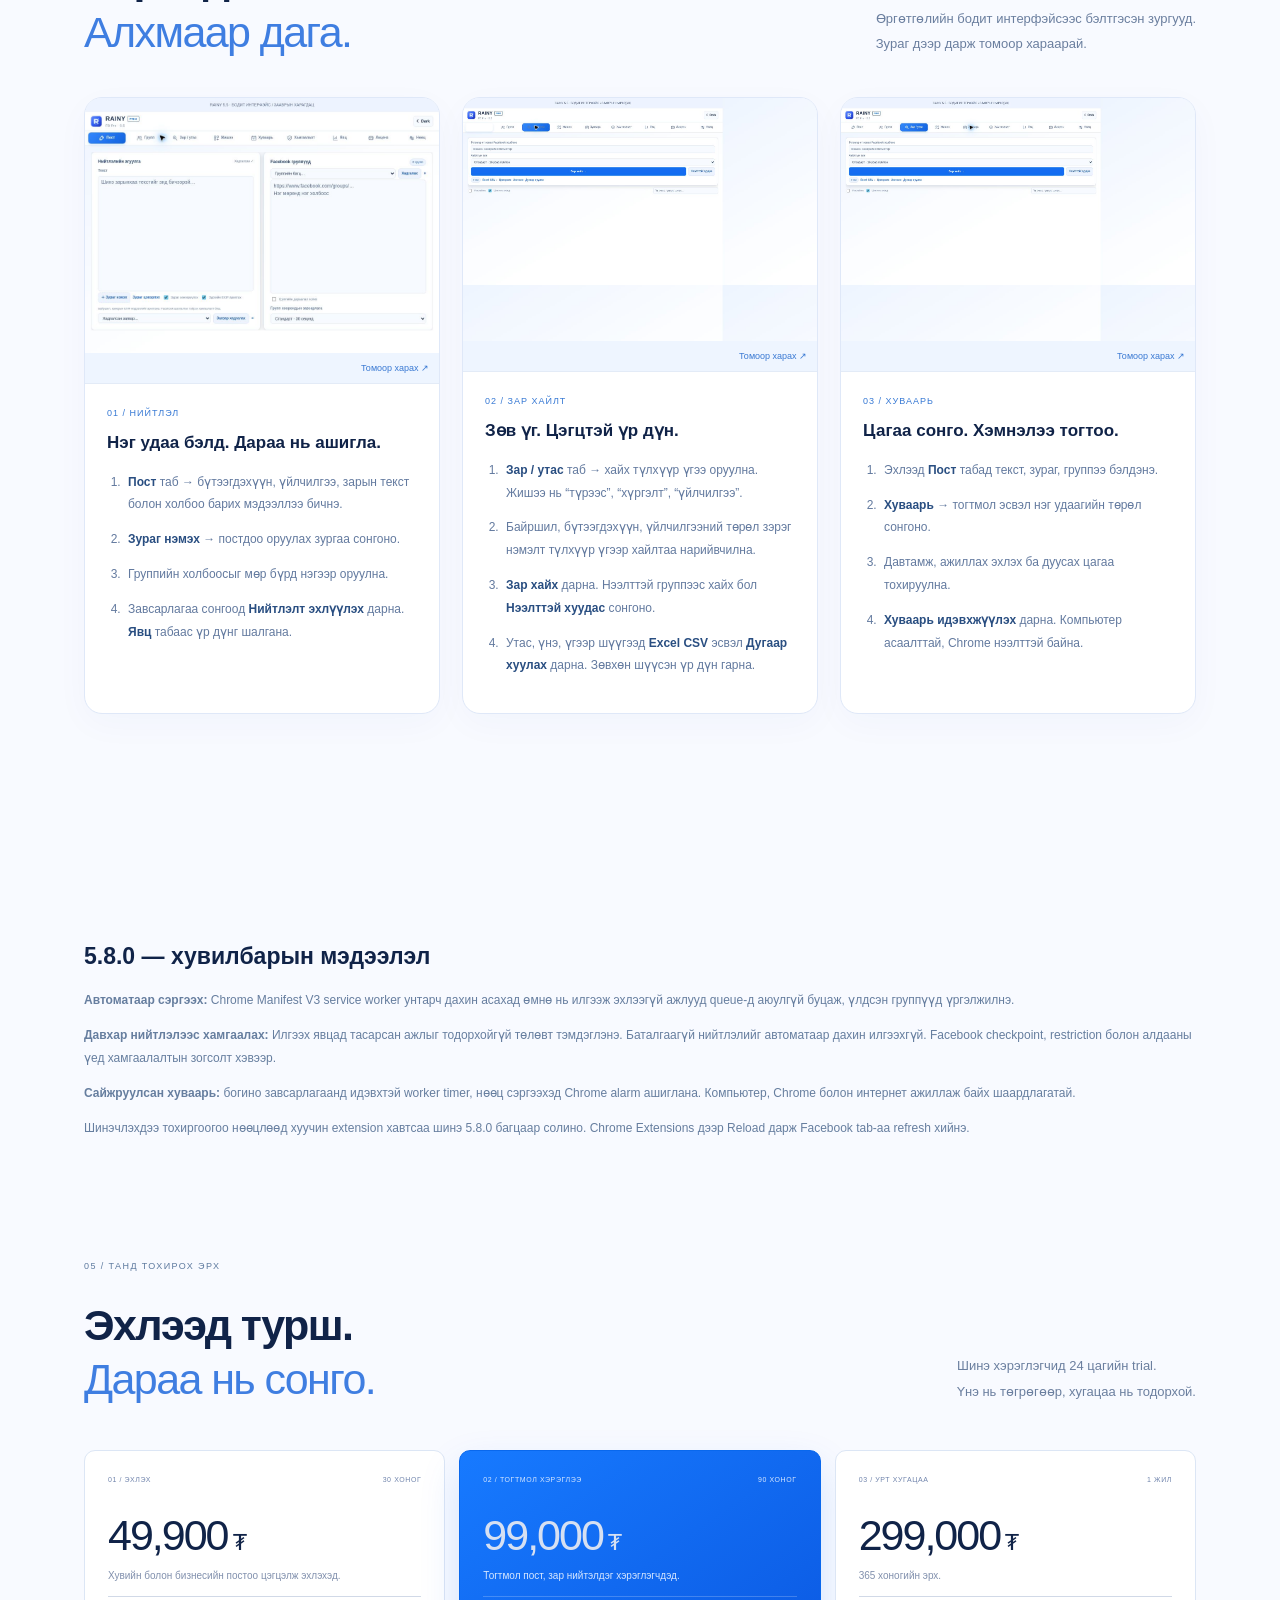
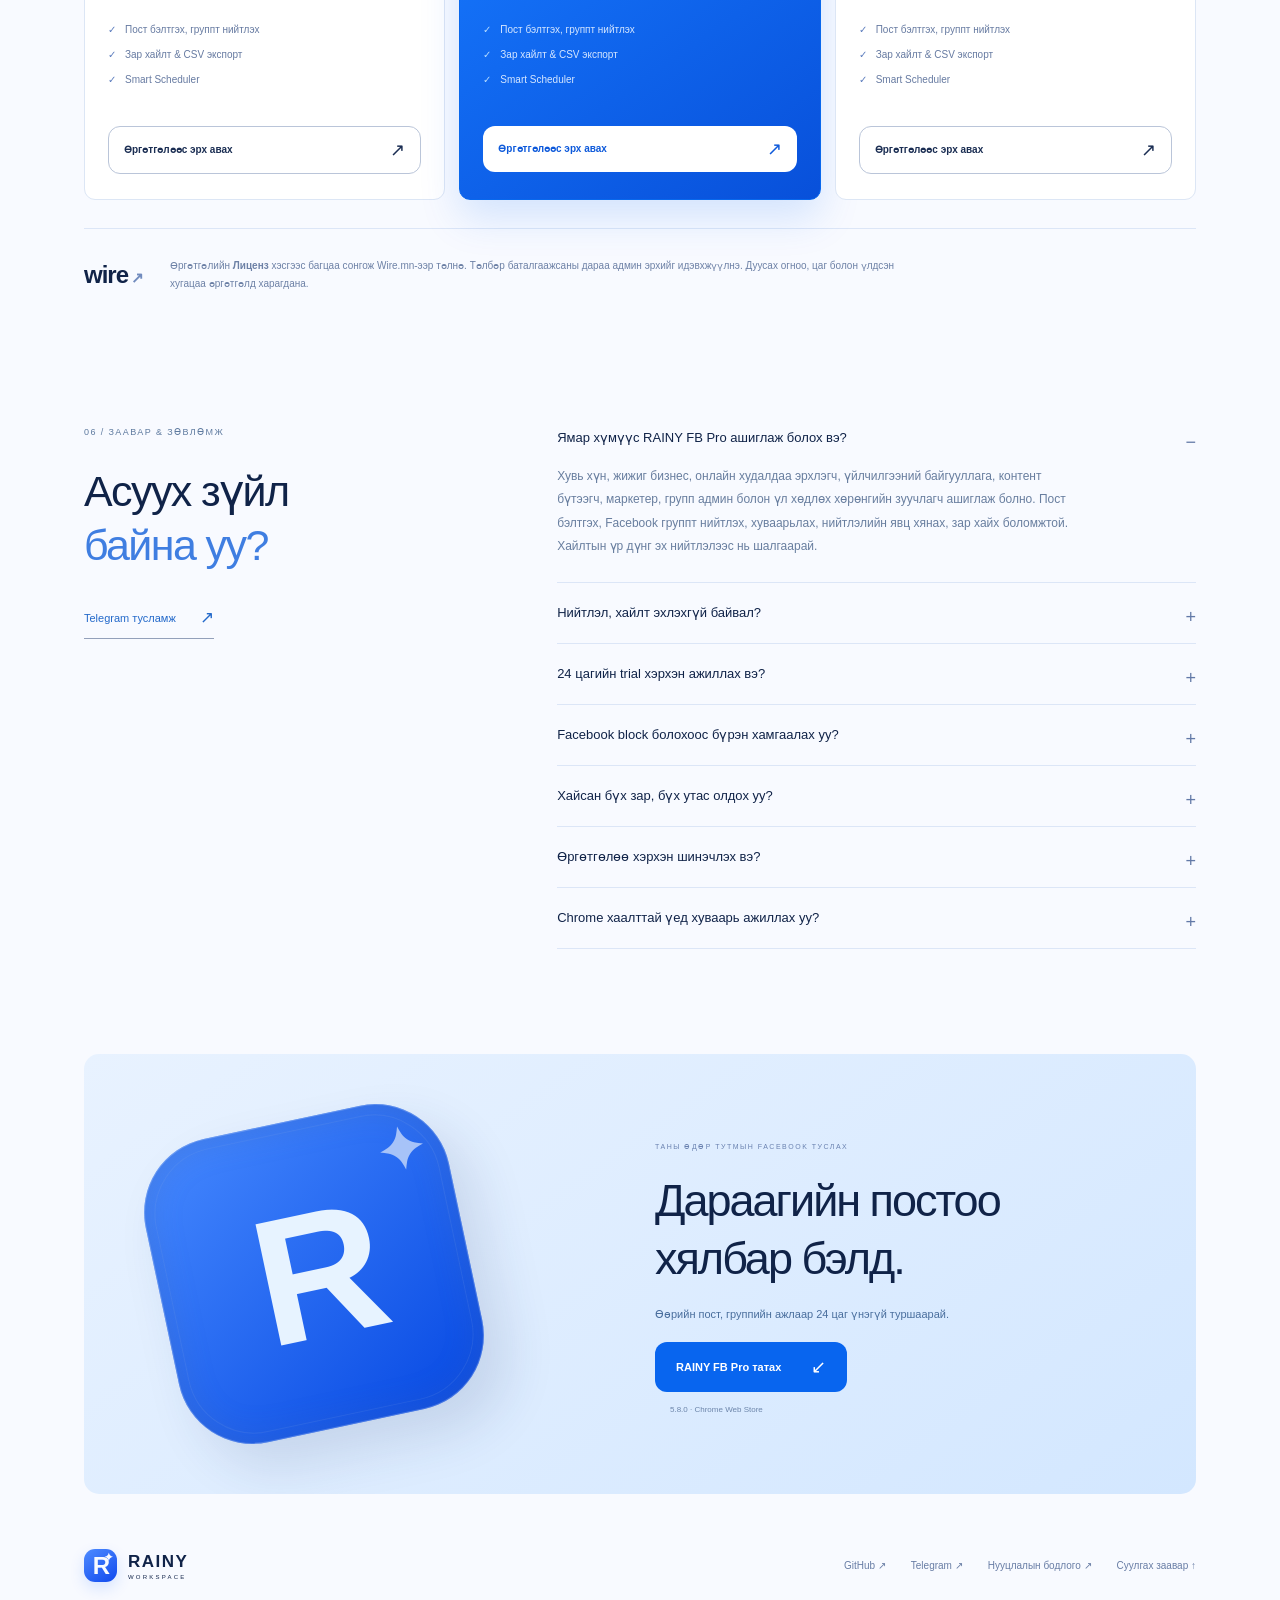
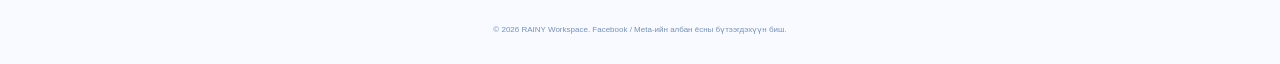
==== commit 1f192a99: "Align install steps with Chrome Web Store" ====
--- a/public/index.html
+++ b/public/index.html
@@ -17,8 +17,8 @@
   <p><strong>Хувилбарын төлөв.</strong> Автомат нийтлэлт Android GeckoView апп болон iPhone Safari өргөтгөлд зориулагдсан. Суулгах багц, бодит төхөөрөмжийн туршилт хүлээгдэж байна.</p>
   <a class="button primary" href="/mobile/">Утасны Workspace нээх ↗</a>
 </section>
-<section class="install-section section-wrap reveal" id="install"><div class="section-index">03 / ЭХЛЭХЭД АМАРХАН</div><div class="section-heading"><h2>Тат. Суулга.<br><em>Туршаад үз.</em></h2><p>Танд серверийн хаяг, API түлхүүр оруулах шаардлагагүй.<br>Chrome өргөтгөлөө суулгаад ажлын орчноо нээнэ.</p></div><p><a class="text-link" href="downloads/Zaavar.pdf" target="_blank" rel="noopener">Зурагт PDF заавар татах ↓</a></p><p class="install-status">Албан ёсны Chrome Web Store-оос RAINY FB Pro-г шууд суулгана. “Add to Chrome” товчийг дарж, зөвшөөрлийг баталгаажуулна.</p><div class="install-layout"><div class="install-steps" role="tablist" aria-label="Суулгах алхмууд"><button role="tab" aria-selected="true" class="active" data-step="0"><span>01</span><div><strong>Chrome Web Store нээх</strong><small>Албан ёсны Store хуудас</small></div><b>↙</b></button><button role="tab" aria-selected="false" data-step="1"><span>02</span><div><strong>Задалж бэлтгэх</strong><small>Extract all / Бүгдийг задлах</small></div><b>↗</b></button><button role="tab" aria-selected="false" data-step="2"><span>03</span><div><strong>Chrome-д нэмэх</strong><small>Developer mode → Load unpacked</small></div><b>↗</b></button><button role="tab" aria-selected="false" data-step="3"><span>04</span><div><strong>Өргөтгөлөө нээх</strong><small>Pin → RAINY → Эхлэх</small></div><b>↗</b></button></div><div class="install-detail" role="tabpanel" aria-live="polite"><div class="install-art" id="installArt"></div><span class="step-kicker" id="stepKicker">АЛХАМ 01</span><h3 id="stepTitle">Өргөтгөлөө татаж аваарай.</h3><p id="stepText">Chrome Web Store дээрх RAINY FB Pro хуудсыг нээнэ. “Add to Chrome” товчийг дарж өргөтгөлийг суулгана.</p><div id="stepAction"><a class="button primary" href="https://chromewebstore.google.com/detail/ajnokkmlkidbnbihhdgjpbfaepaepbkh" download>Chrome Web Store нээх <span>↗</span></a></div></div></div></section>
+<section class="install-section section-wrap reveal" id="install"><div class="section-index">03 / ЭХЛЭХЭД АМАРХАН</div><div class="section-heading"><h2>Тат. Суулга.<br><em>Туршаад үз.</em></h2><p>Танд серверийн хаяг, API түлхүүр оруулах шаардлагагүй.<br>Chrome өргөтгөлөө суулгаад ажлын орчноо нээнэ.</p></div><p><a class="text-link" href="downloads/Zaavar.pdf" target="_blank" rel="noopener">Зурагт PDF заавар татах ↓</a></p><p class="install-status">Албан ёсны Chrome Web Store-оос RAINY FB Pro-г шууд суулгана. “Add to Chrome” товчийг дарж, зөвшөөрлийг баталгаажуулна.</p><div class="install-layout"><div class="install-steps" role="tablist" aria-label="Суулгах алхмууд"><button role="tab" aria-selected="true" class="active" data-step="0"><span>01</span><div><strong>Chrome Web Store нээх</strong><small>Албан ёсны Store хуудас</small></div><b>↙</b></button><button role="tab" aria-selected="false" data-step="1"><span>02</span><div><strong>Add to Chrome дарна</strong><small>Суулгалтыг эхлүүлэх</small></div><b>↗</b></button><button role="tab" aria-selected="false" data-step="2"><span>03</span><div><strong>Chrome-д нэмэх</strong><small>Add extension</small></div><b>↗</b></button><button role="tab" aria-selected="false" data-step="3"><span>04</span><div><strong>Өргөтгөлөө нээх</strong><small>Pin → RAINY → Эхлэх</small></div><b>↗</b></button></div><div class="install-detail" role="tabpanel" aria-live="polite"><div class="install-art" id="installArt"></div><span class="step-kicker" id="stepKicker">АЛХАМ 01</span><h3 id="stepTitle">Өргөтгөлөө татаж аваарай.</h3><p id="stepText">Chrome Web Store дээрх RAINY FB Pro хуудсыг нээнэ. “Add to Chrome” товчийг дарж өргөтгөлийг суулгана.</p><div id="stepAction"><a class="button primary" href="https://chromewebstore.google.com/detail/ajnokkmlkidbnbihhdgjpbfaepaepbkh" download>Chrome Web Store нээх <span>↗</span></a></div></div></div></section>
 <section class="usage-section section-wrap reveal" id="usage"><div class="section-index">04 / БОДИТ ИНТЕРФЭЙСЭЭР ТАЙЛБАРЛАЯ</div><div class="section-heading"><h2>Хараад ойлго.<br><em>Алхмаар дага.</em></h2><p>Өргөтгөлийн бодит интерфэйсээс бэлтгэсэн зургууд.<br>Зураг дээр дарж томоор хараарай.</p></div><div class="usage-grid"><article><button class="guide-image" data-image="assets/guide-post.jpg" aria-label="Нийтлэлийн зургийг томруулах"><img src="assets/guide-post.jpg" alt="Пост табын текст, зураг, группийн холбоос оруулах талбарууд" loading="lazy" width="1000" height="720"><span>Томоор харах ↗</span></button><small>01 / НИЙТЛЭЛ</small><h3>Нэг удаа бэлд. Дараа нь ашигла.</h3><ol><li><b>Пост</b> таб → бүтээгдэхүүн, үйлчилгээ, зарын текст болон холбоо барих мэдээллээ бичнэ.</li><li><b>Зураг нэмэх</b> → постдоо оруулах зургаа сонгоно.</li><li>Группийн холбоосыг мөр бүрд нэгээр оруулна.</li><li>Завсарлагаа сонгоод <b>Нийтлэлт эхлүүлэх</b> дарна. <b>Явц</b> табаас үр дүнг шалгана.</li></ol></article><article><button class="guide-image" data-image="assets/guide-search.jpg" aria-label="Хайлтын зургийг томруулах"><img src="assets/guide-search.jpg" alt="Зар утас табын түлхүүр үг, хайлтын гүн, CSV болон шүүлтүүр" loading="lazy" width="1000" height="720"><span>Томоор харах ↗</span></button><small>02 / ЗАР ХАЙЛТ</small><h3>Зөв үг. Цэгцтэй үр дүн.</h3><ol><li><b>Зар / утас</b> таб → хайх түлхүүр үгээ оруулна. Жишээ нь “түрээс”, “хүргэлт”, “үйлчилгээ”.</li><li>Байршил, бүтээгдэхүүн, үйлчилгээний төрөл зэрэг нэмэлт түлхүүр үгээр хайлтаа нарийвчилна.</li><li><b>Зар хайх</b> дарна. Нээлттэй группээс хайх бол <b>Нээлттэй хуудас</b> сонгоно.</li><li>Утас, үнэ, үгээр шүүгээд <b>Excel CSV</b> эсвэл <b>Дугаар хуулах</b> дарна. Зөвхөн шүүсэн үр дүн гарна.</li></ol></article><article><button class="guide-image" data-image="assets/guide-schedule.jpg" aria-label="Хуваарийн зургийг томруулах"><img src="assets/guide-schedule.jpg" alt="Хуваарь табын давтамж болон ажиллах цагийн тохиргоо" loading="lazy" width="1000" height="720"><span>Томоор харах ↗</span></button><small>03 / ХУВААРЬ</small><h3>Цагаа сонго. Хэмнэлээ тогтоо.</h3><ol><li>Эхлээд <b>Пост</b> табад текст, зураг, группээ бэлдэнэ.</li><li><b>Хуваарь</b> → тогтмол эсвэл нэг удаагийн төрөл сонгоно.</li><li>Давтамж, ажиллах эхлэх ба дуусах цагаа тохируулна.</li><li><b>Хуваарь идэвхжүүлэх</b> дарна. Компьютер асаалттай, Chrome нээлттэй байна.</li></ol></article></div></section><section class="section-wrap release-note" id="release"><h2>5.8.0 — хувилбарын мэдээлэл</h2><p><strong>Автоматаар сэргээх:</strong> Chrome Manifest V3 service worker унтарч дахин асахад өмнө нь илгээж эхлээгүй ажлууд queue-д аюулгүй буцаж, үлдсэн группүүд үргэлжилнэ.</p><p><strong>Давхар нийтлэлээс хамгаалах:</strong> Илгээх явцад тасарсан ажлыг тодорхойгүй төлөвт тэмдэглэнэ. Баталгаагүй нийтлэлийг автоматаар дахин илгээхгүй. Facebook checkpoint, restriction болон алдааны үед хамгаалалтын зогсолт хэвээр.</p><p><strong>Сайжруулсан хуваарь:</strong> богино завсарлагаанд идэвхтэй worker timer, нөөц сэргээхэд Chrome alarm ашиглана. Компьютер, Chrome болон интернет ажиллаж байх шаардлагатай.</p><p>Шинэчлэхдээ тохиргоогоо нөөцлөөд хуучин extension хавтсаа шинэ 5.8.0 багцаар солино. Chrome Extensions дээр Reload дарж Facebook tab-аа refresh хийнэ.</p></section><section class="pricing-section section-wrap reveal" id="pricing"><div class="section-index">05 / ТАНД ТОХИРОХ ЭРХ</div><div class="section-heading"><h2>Эхлээд турш.<br><em>Дараа нь сонго.</em></h2><p>Шинэ хэрэглэгчид 24 цагийн trial.<br>Үнэ нь төгрөгөөр, хугацаа нь тодорхой.</p></div><div class="pricing-grid"><article class="price-card"><div class="plan-top"><span>01 / ЭХЛЭХ</span><span>30 ХОНОГ</span></div><h3>49,900<span>₮</span></h3><p>Хувийн болон бизнесийн постоо цэгцэлж эхлэхэд.</p><ul><li>Пост бэлтгэх, группт нийтлэх</li><li>Зар хайлт & CSV экспорт</li><li>Smart Scheduler</li></ul><a class="button outline" href="#download">Өргөтгөлөөс эрх авах <span>↗</span></a></article><article class="price-card featured"><div class="plan-top"><span>02 / ТОГТМОЛ ХЭРЭГЛЭЭ</span><span>90 ХОНОГ</span></div><h3>99,000<span>₮</span></h3><p>Тогтмол пост, зар нийтэлдэг хэрэглэгчдэд.</p><ul><li>Пост бэлтгэх, группт нийтлэх</li><li>Зар хайлт & CSV экспорт</li><li>Smart Scheduler</li></ul><a class="button light" href="#download">Өргөтгөлөөс эрх авах <span>↗</span></a></article><article class="price-card"><div class="plan-top"><span>03 / УРТ ХУГАЦАА</span><span>1 ЖИЛ</span></div><h3>299,000<span>₮</span></h3><p>365 хоногийн эрх.</p><ul><li>Пост бэлтгэх, группт нийтлэх</li><li>Зар хайлт & CSV экспорт</li><li>Smart Scheduler</li></ul><a class="button outline" href="#download">Өргөтгөлөөс эрх авах <span>↗</span></a></article></div><div class="payment-note"><span class="wire-mark">wire<span>↗</span></span><p>Өргөтгөлийн <strong>Лиценз</strong> хэсгээс багцаа сонгож Wire.mn-ээр төлнө. Төлбөр баталгаажсаны дараа админ эрхийг идэвхжүүлнэ. Дуусах огноо, цаг болон үлдсэн хугацаа өргөтгөлд харагдана.</p></div></section>
-<section class="help-section section-wrap reveal" id="help"><div class="help-left"><div class="section-index">06 / ЗААВАР & ЗӨВЛӨМЖ</div><h2>Асуух зүйл<br><em>байна уу?</em></h2><a class="text-link" href="https://t.me/boroobro" target="_blank" rel="noopener">Telegram тусламж <span>↗</span></a></div><div class="faq"><details open><summary>Ямар хүмүүс RAINY FB Pro ашиглаж болох вэ?</summary><p>Хувь хүн, жижиг бизнес, онлайн худалдаа эрхлэгч, үйлчилгээний байгууллага, контент бүтээгч, маркетер, групп админ болон үл хөдлөх хөрөнгийн зуучлагч ашиглаж болно. Пост бэлтгэх, Facebook группт нийтлэх, хуваарьлах, нийтлэлийн явц хянах, зар хайх боломжтой. Хайлтын үр дүнг эх нийтлэлээс нь шалгаарай.</p></details><details><summary>Нийтлэл, хайлт эхлэхгүй байвал?</summary><p>Facebook-д нэвтэрсэн эсэхээ шалга. Өргөтгөлийг шинэчилсний дараа Facebook tab-аа нэг удаа refresh хийнэ. “Нөөц” табын “Facebook холболт шалгах” товчоор холболтоо шалгаж, “Явц” табын алдааны мөрийг харна.</p></details><details><summary>24 цагийн trial хэрхэн ажиллах вэ?</summary><p>Өргөтгөлөө анх ашиглахад trial бүртгэгдэнэ. Дуусах он, сар, өдөр, цаг болон үлдсэн хугацааны тоолуур дээд хэсэгт харагдана. Шинэчлэлт хийх нь trial-ийг дахин эхлүүлэхгүй.</p></details><details><summary>Facebook block болохоос бүрэн хамгаалах уу?</summary><p>Бүрэн хамгаална гэсэн баталгаа байхгүй. Restriction/checkpoint илэрвэл ажиллагааг түр зогсооно. Өдөрт илгээх хязгаар, групп хоорондын завсарлага, амралтын тохиргоогоо өөрийн хэрэглээнд тааруулна.</p></details><details><summary>Хайсан бүх зар, бүх утас олдох уу?</summary><p>Facebook хуудсанд ачаалагдаж, таны бүртгэлд харагдаж буй агуулгыг уншина. Хаалттай эсвэл ачаалагдаагүй бүх мэдээллийг бүрэн татах баталгаа байхгүй. Утас болон эх нийтлэлийг тулгаж шалгаарай.</p></details><details><summary>Өргөтгөлөө хэрхэн шинэчлэх вэ?</summary><p>Өмнөх хувилбарын draft, загвараа нөөцөл. Шинэ ZIP-ийг задалж, ижил extension хавтсын файлуудыг шинэчил. chrome://extensions дээр Reload дарж, Facebook tab-уудаа refresh хийнэ. Хуучин ба шинэ хувилбарыг зэрэг ажиллуулахгүй.</p></details><details><summary>Chrome хаалттай үед хуваарь ажиллах уу?</summary><p>Үгүй. Компьютер асаалттай, Chrome нээлттэй, интернеттэй байна. Компьютер унтсан хугацааны ээлжүүдийг бөөнөөр нөхөж нийтлэхгүй.</p></details></div></section>
+<section class="help-section section-wrap reveal" id="help"><div class="help-left"><div class="section-index">06 / ЗААВАР & ЗӨВЛӨМЖ</div><h2>Асуух зүйл<br><em>байна уу?</em></h2><a class="text-link" href="https://t.me/boroobro" target="_blank" rel="noopener">Telegram тусламж <span>↗</span></a></div><div class="faq"><details open><summary>Ямар хүмүүс RAINY FB Pro ашиглаж болох вэ?</summary><p>Хувь хүн, жижиг бизнес, онлайн худалдаа эрхлэгч, үйлчилгээний байгууллага, контент бүтээгч, маркетер, групп админ болон үл хөдлөх хөрөнгийн зуучлагч ашиглаж болно. Пост бэлтгэх, Facebook группт нийтлэх, хуваарьлах, нийтлэлийн явц хянах, зар хайх боломжтой. Хайлтын үр дүнг эх нийтлэлээс нь шалгаарай.</p></details><details><summary>Нийтлэл, хайлт эхлэхгүй байвал?</summary><p>Facebook-д нэвтэрсэн эсэхээ шалга. Өргөтгөлийг шинэчилсний дараа Facebook tab-аа нэг удаа refresh хийнэ. “Нөөц” табын “Facebook холболт шалгах” товчоор холболтоо шалгаж, “Явц” табын алдааны мөрийг харна.</p></details><details><summary>24 цагийн trial хэрхэн ажиллах вэ?</summary><p>Өргөтгөлөө анх ашиглахад trial бүртгэгдэнэ. Дуусах он, сар, өдөр, цаг болон үлдсэн хугацааны тоолуур дээд хэсэгт харагдана. Шинэчлэлт хийх нь trial-ийг дахин эхлүүлэхгүй.</p></details><details><summary>Facebook block болохоос бүрэн хамгаалах уу?</summary><p>Бүрэн хамгаална гэсэн баталгаа байхгүй. Restriction/checkpoint илэрвэл ажиллагааг түр зогсооно. Өдөрт илгээх хязгаар, групп хоорондын завсарлага, амралтын тохиргоогоо өөрийн хэрэглээнд тааруулна.</p></details><details><summary>Хайсан бүх зар, бүх утас олдох уу?</summary><p>Facebook хуудсанд ачаалагдаж, таны бүртгэлд харагдаж буй агуулгыг уншина. Хаалттай эсвэл ачаалагдаагүй бүх мэдээллийг бүрэн татах баталгаа байхгүй. Утас болон эх нийтлэлийг тулгаж шалгаарай.</p></details><details><summary>Өргөтгөлөө хэрхэн шинэчлэх вэ?</summary><p>Өмнөх хувилбарын draft, загвараа нөөцөл. Chrome Web Store-оос суулгасан хувилбар автоматаар шинэчлэгдэнэ. Chrome Web Store-оос суулгасан хувилбар автоматаар шинэчлэгдэнэ. Шаардлагатай бол chrome://extensions хуудсанд RAINY FB Pro-ийн Reload товчийг дарна.</p></details><details><summary>Chrome хаалттай үед хуваарь ажиллах уу?</summary><p>Үгүй. Компьютер асаалттай, Chrome нээлттэй, интернеттэй байна. Компьютер унтсан хугацааны ээлжүүдийг бөөнөөр нөхөж нийтлэхгүй.</p></details></div></section>
 <section class="download-section reveal" id="download"><div class="download-orb" aria-hidden="true">R<span>✦</span></div><div><span class="section-index">ТАНЫ ӨДӨР ТУТМЫН FACEBOOK ТУСЛАХ</span><h2>Дараагийн постоо<br>хялбар бэлд.</h2><p>Өөрийн пост, группийн ажлаар 24 цаг үнэгүй туршаарай.</p><a class="button light" href="https://chromewebstore.google.com/detail/ajnokkmlkidbnbihhdgjpbfaepaepbkh" download>RAINY FB Pro татах <span>↙</span></a><small>5.8.0 · Chrome Web Store</small></div></section></main>
 <footer><a class="wordmark" href="#"><span class="logo">R<span>✦</span></span><span>RAINY<small>WORKSPACE</small></span></a><div><a href="https://github.com/ssboroo/rainy_workspace-fb" target="_blank" rel="noopener">GitHub ↗</a><a href="https://t.me/boroobro" target="_blank" rel="noopener">Telegram ↗</a><a href="/privacy.html">Нууцлалын бодлого ↗</a><a href="#install">Суулгах заавар ↑</a></div><small>© 2026 RAINY Workspace. Facebook / Meta-ийн албан ёсны бүтээгдэхүүн биш.</small></footer><div id="toast" role="status" hidden></div><dialog id="imageDialog"><button id="closeImage" aria-label="Зураг хаах">×</button><img id="largeImage" alt="Өргөтгөлийн интерфэйсийн том зураг"></dialog></body></html>
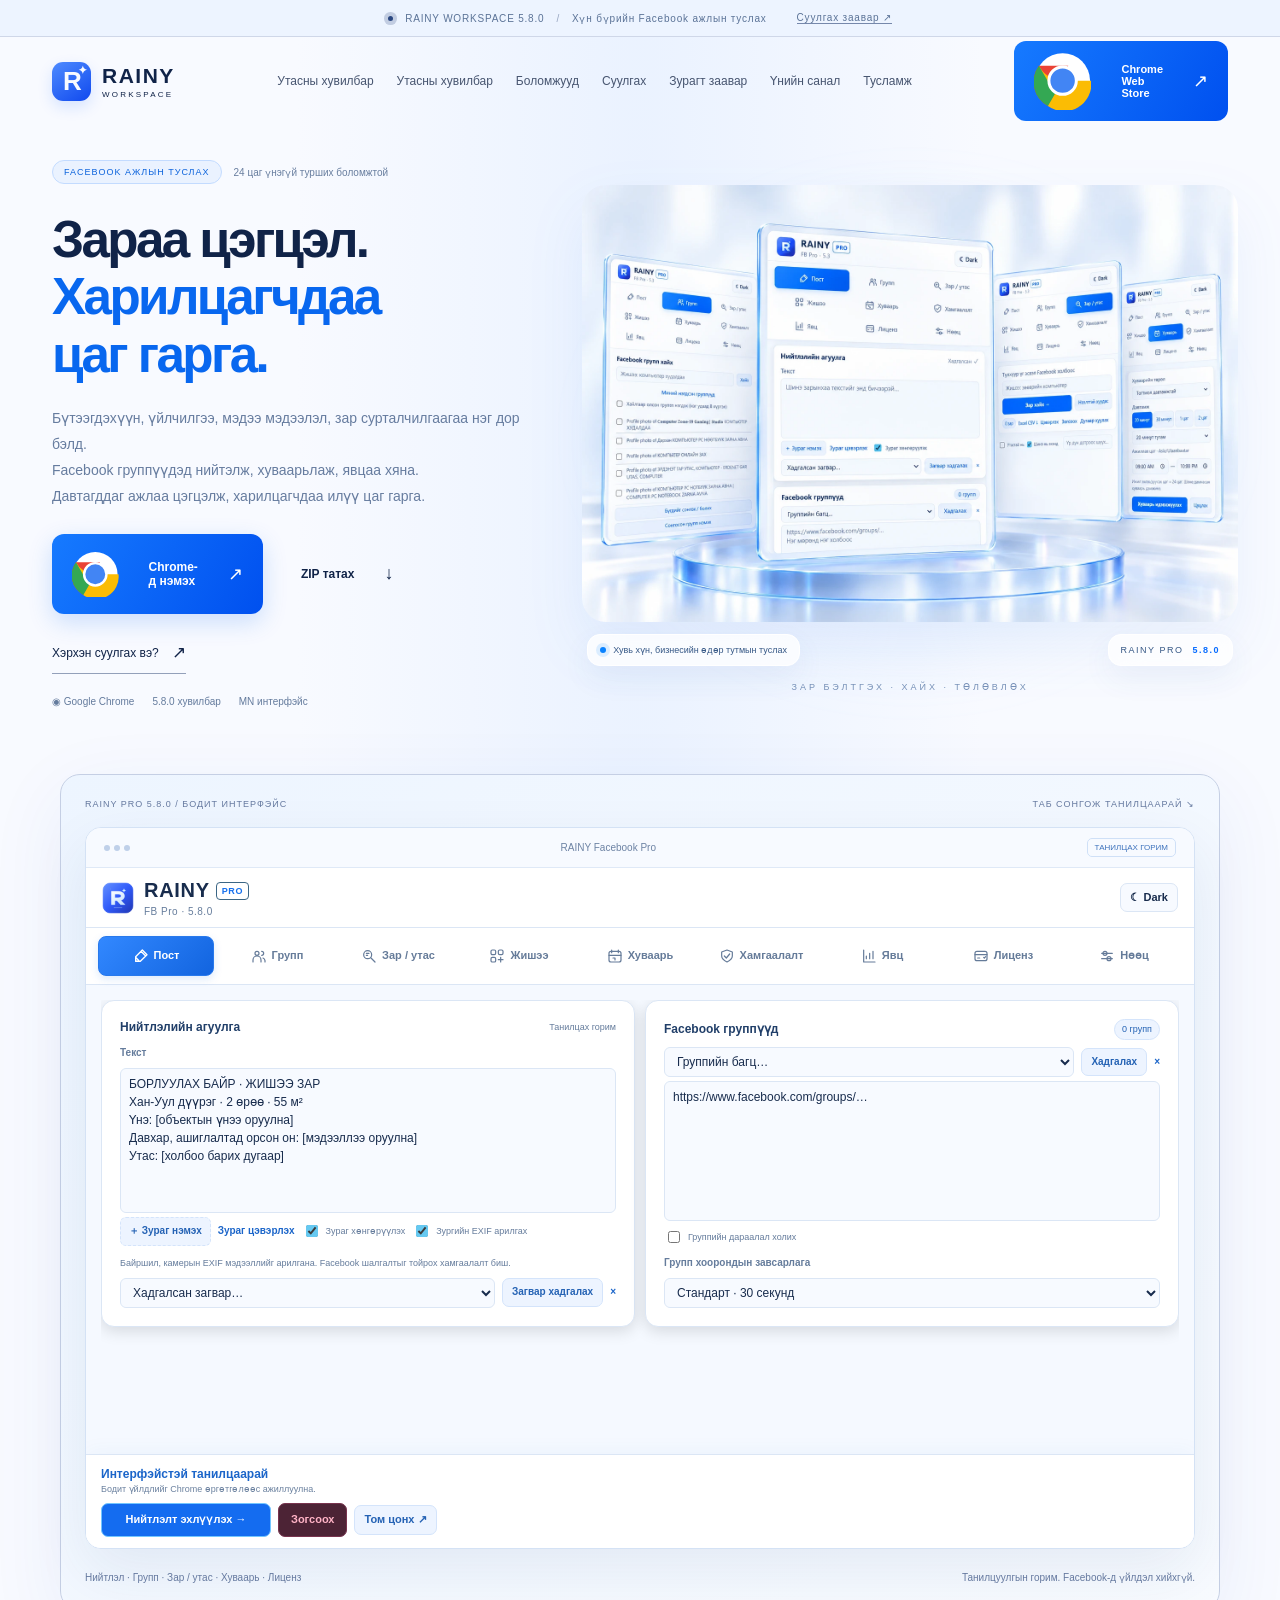
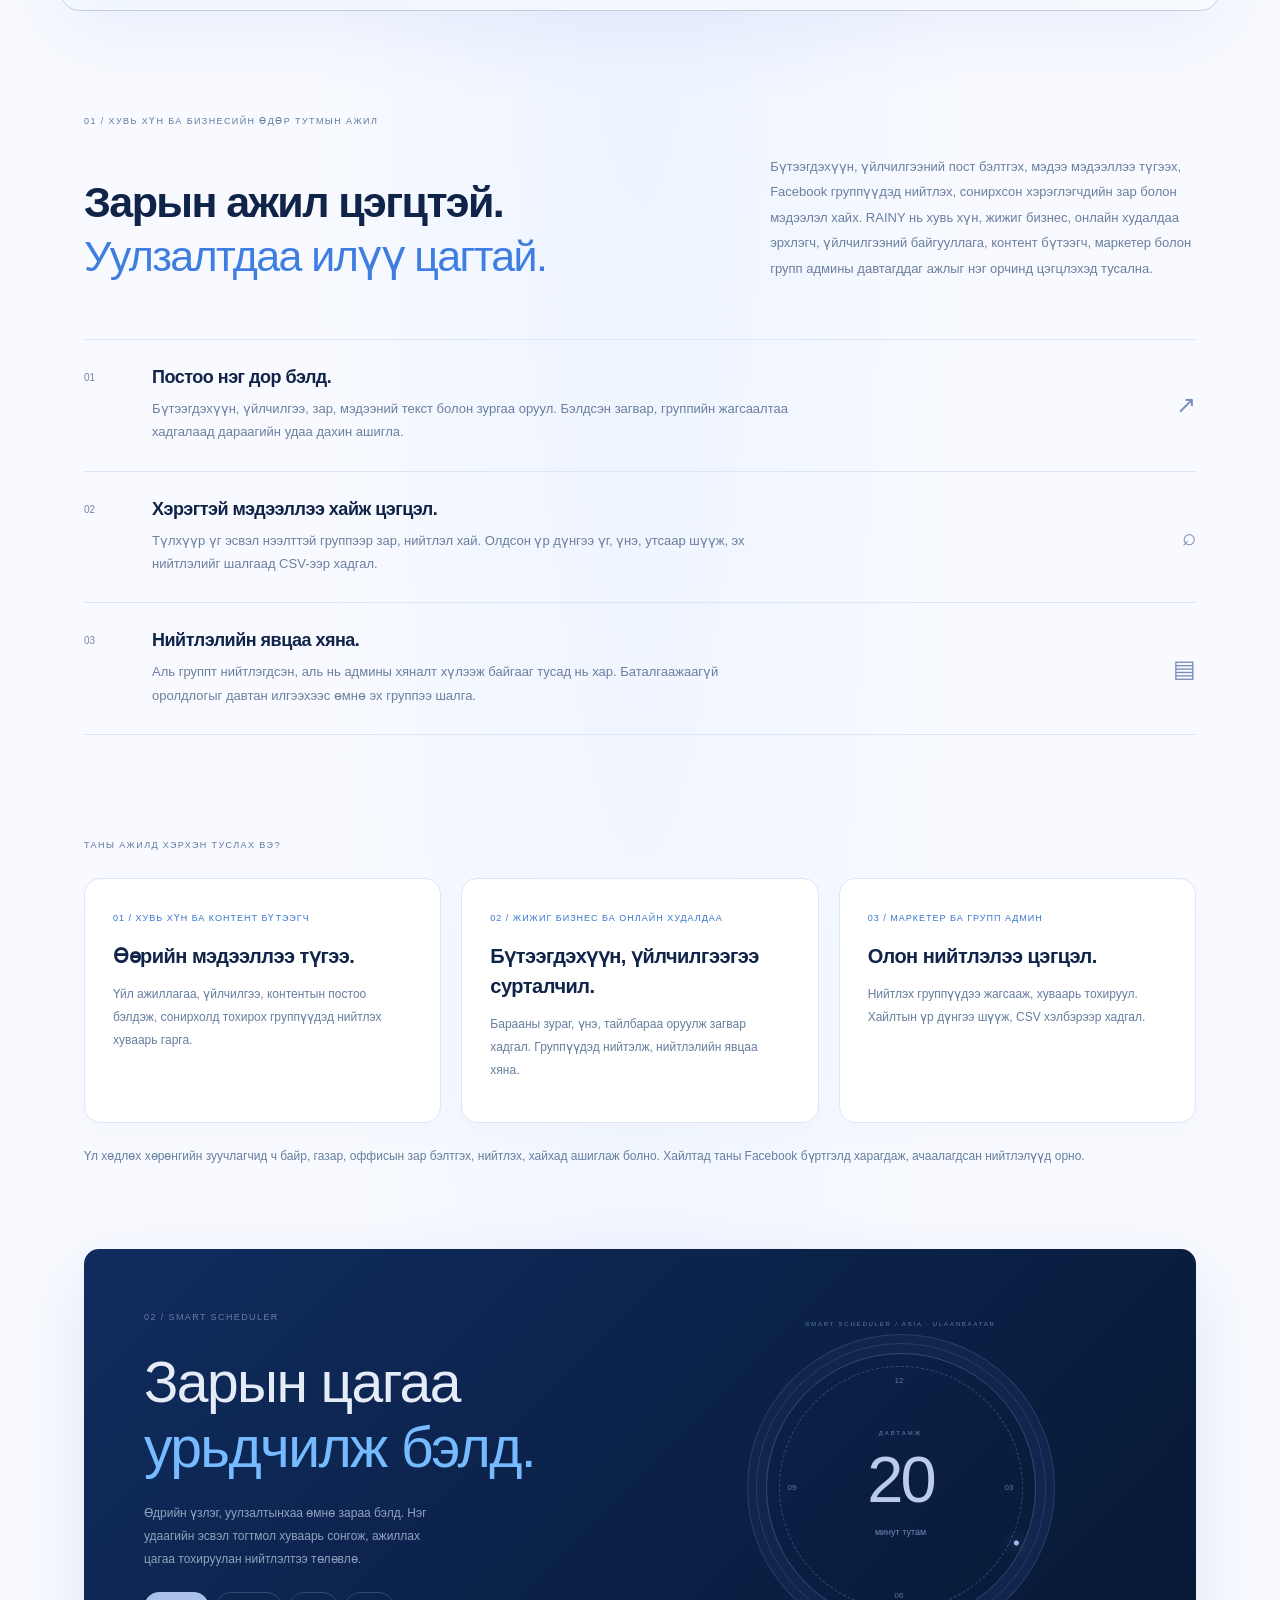
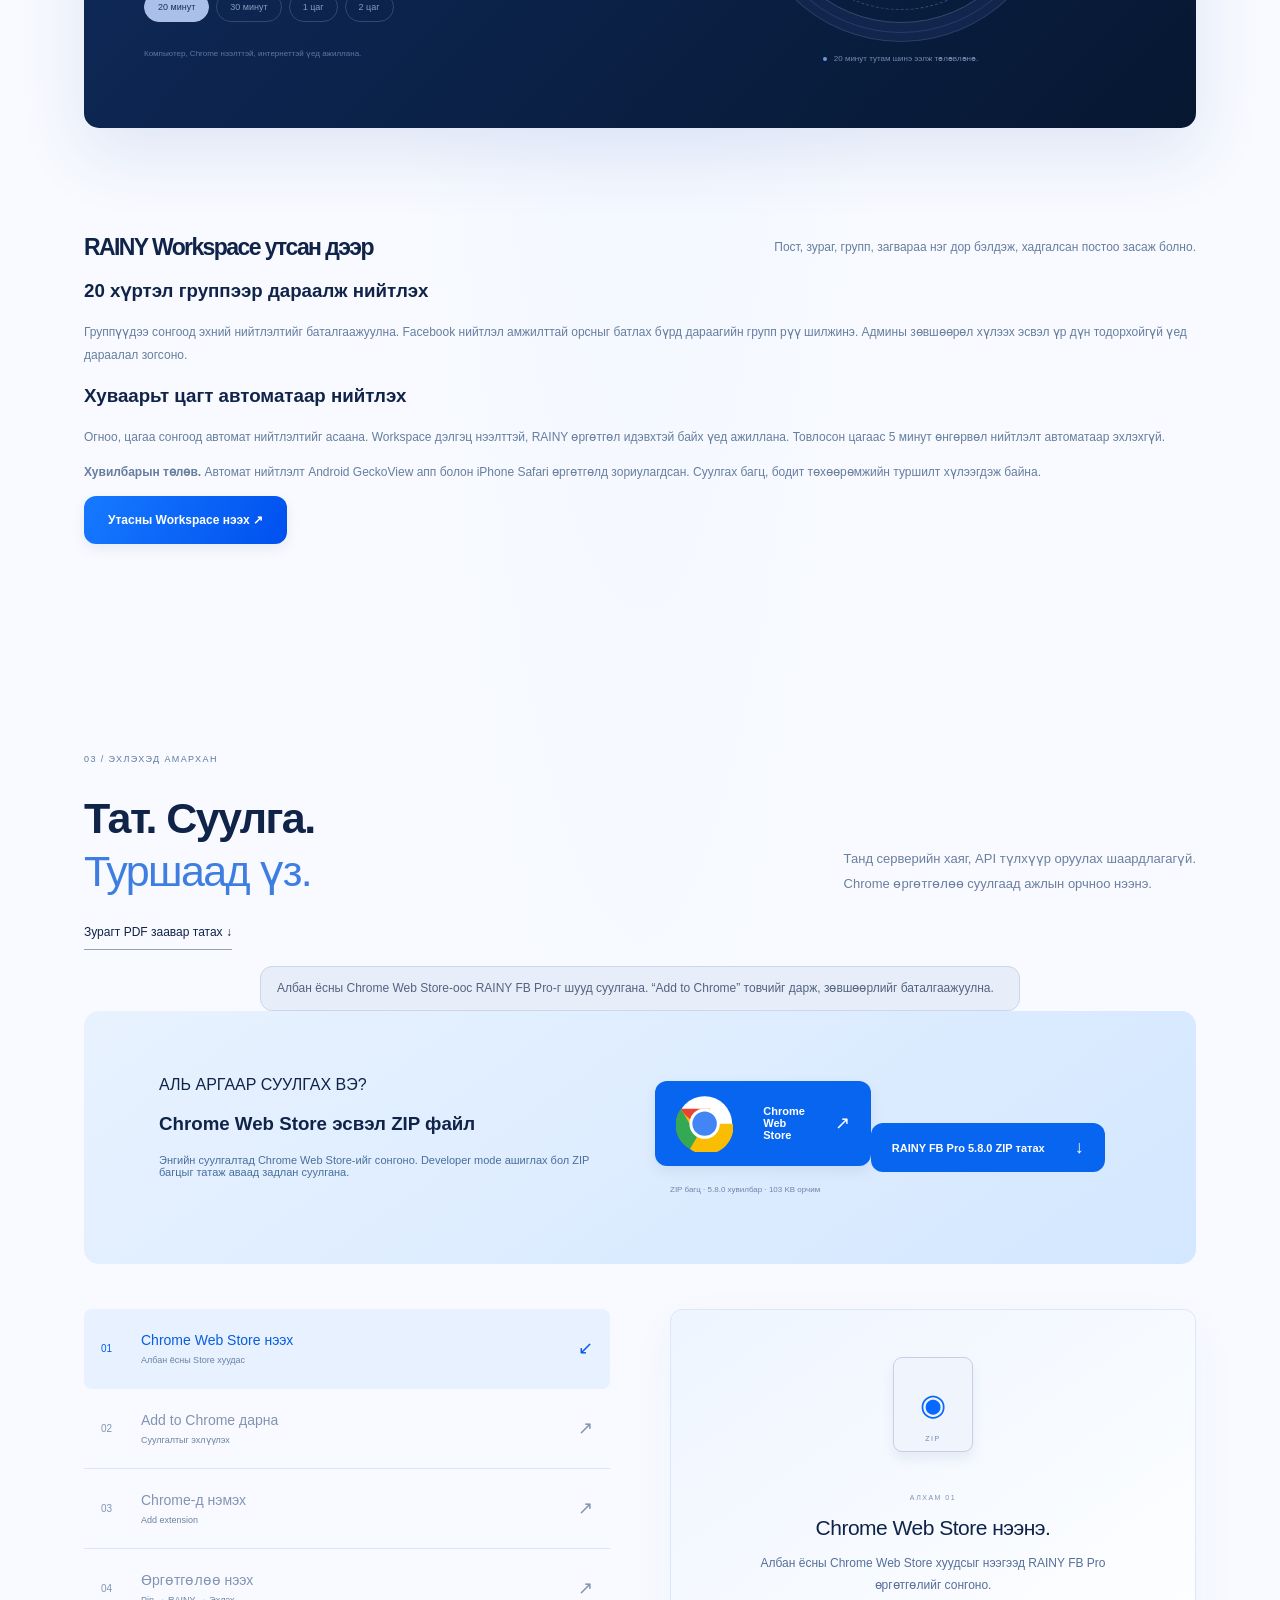
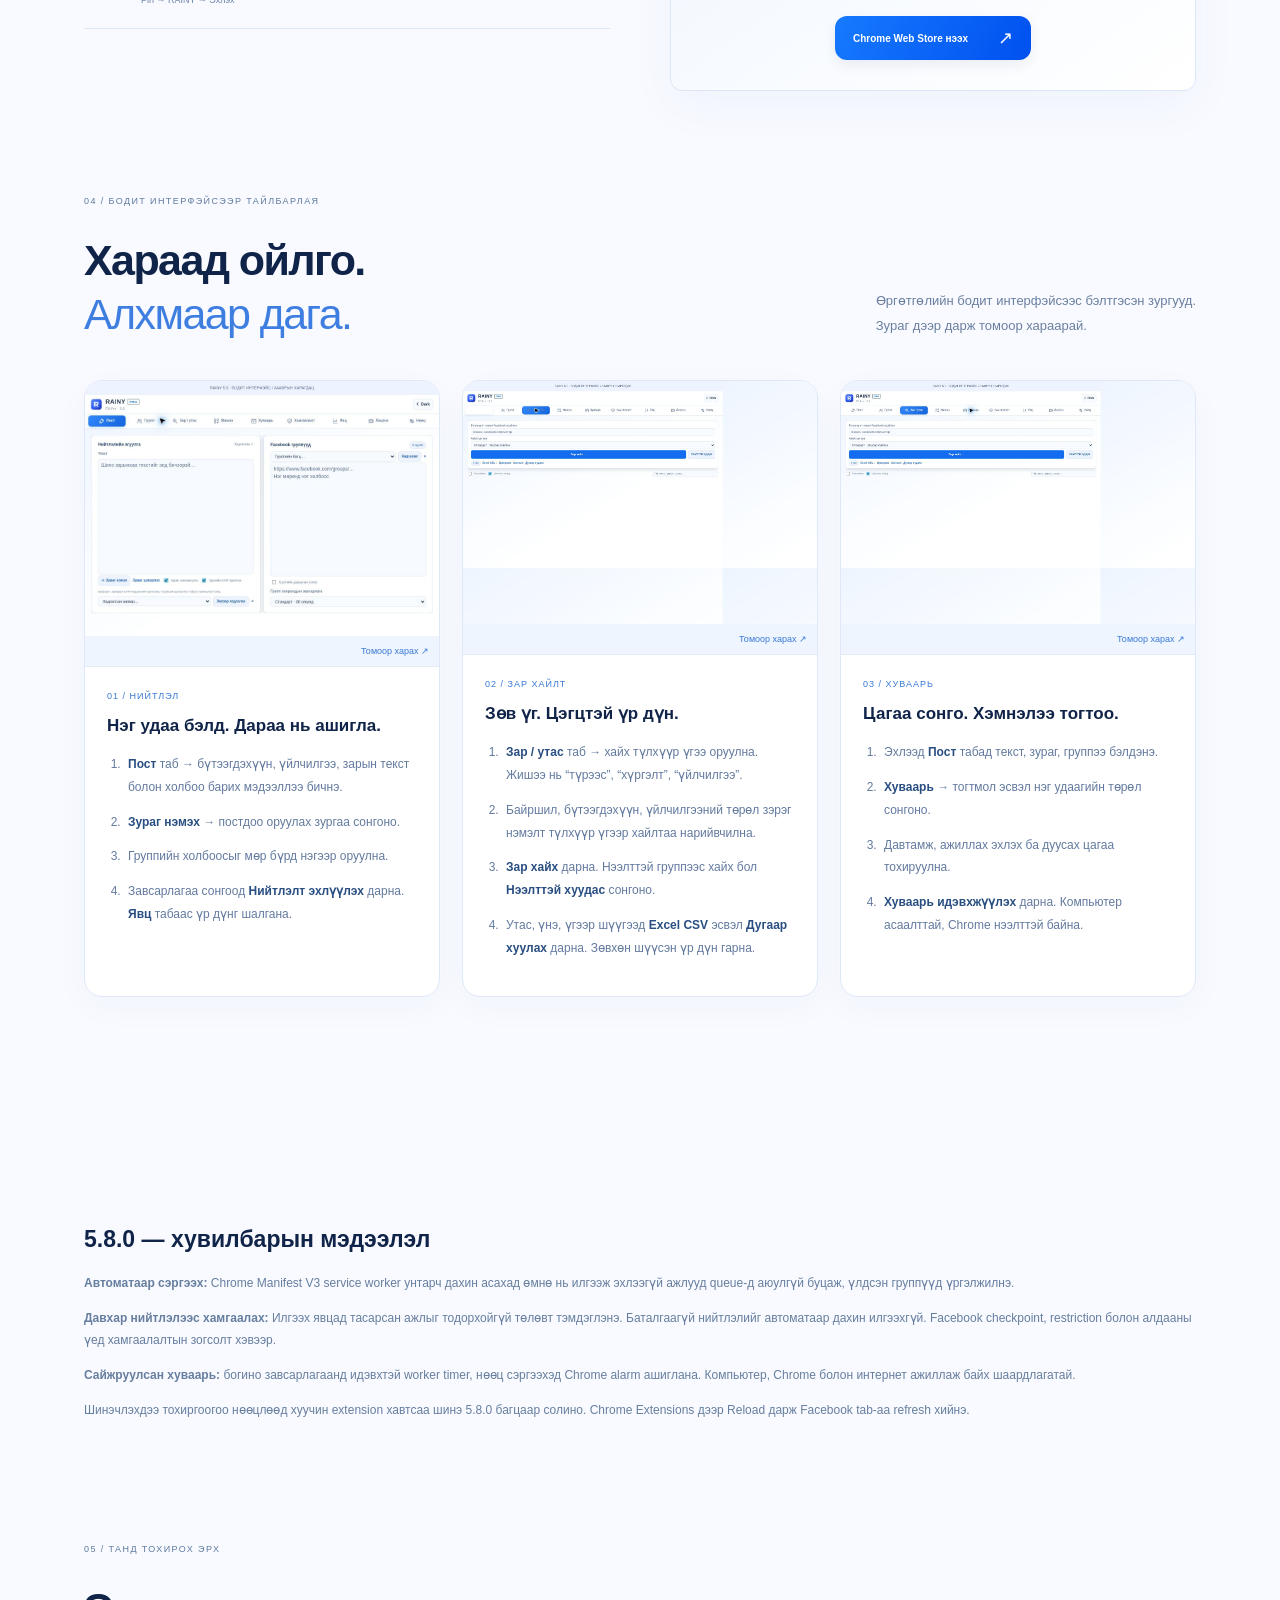
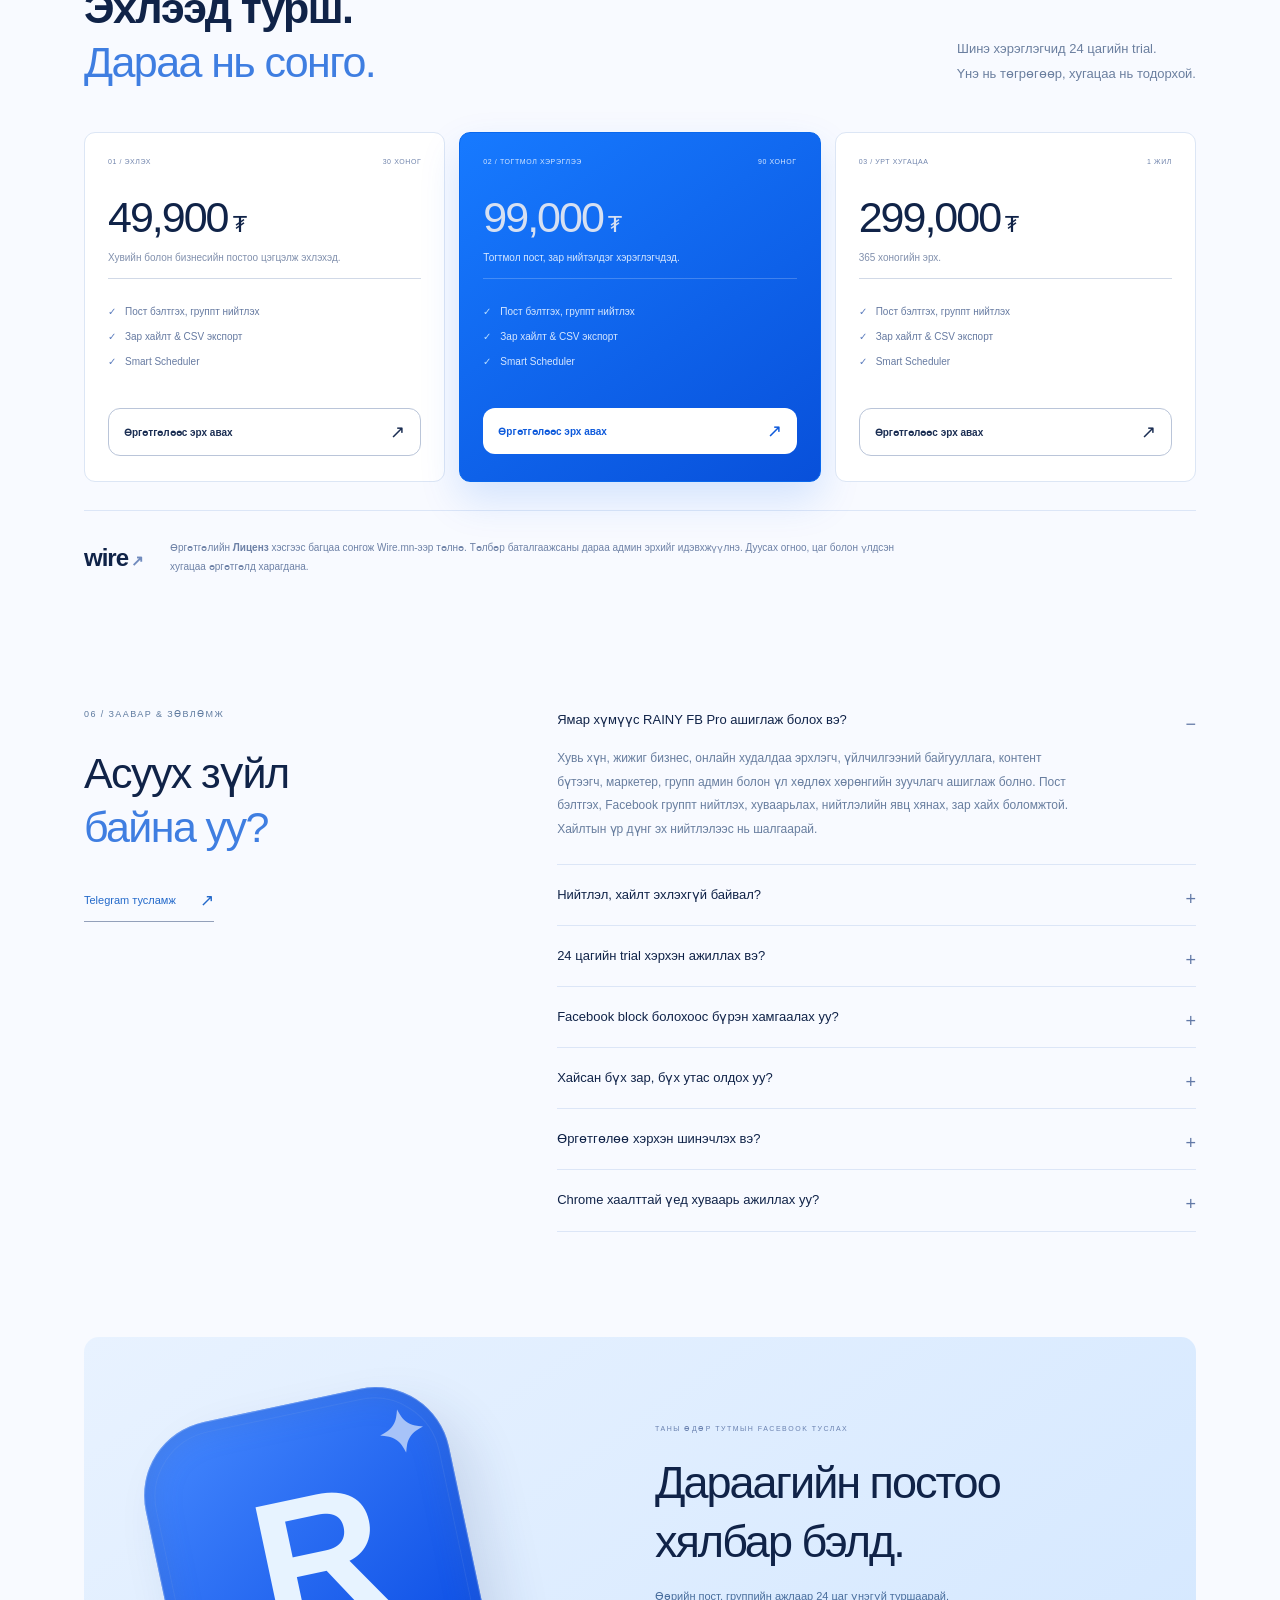
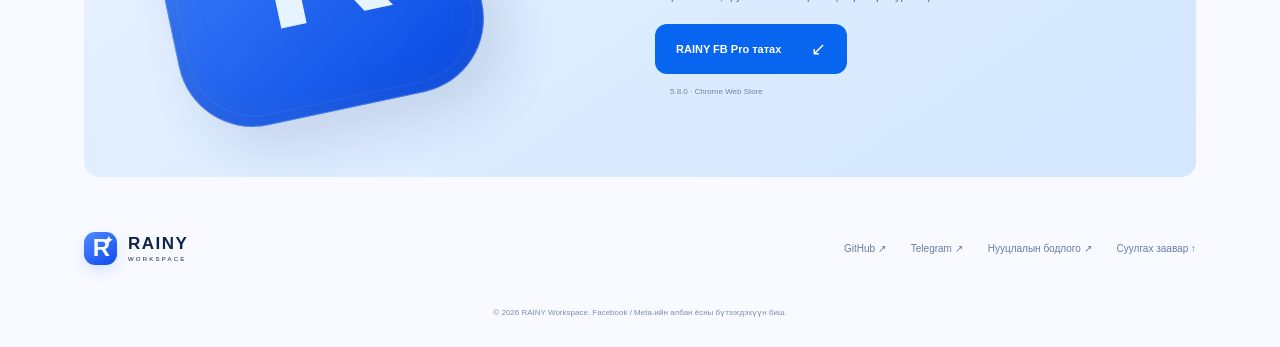
==== commit c17fcf7a: "Add Chrome logo and direct ZIP download option" ====
--- a/public/index.html
+++ b/public/index.html
@@ -1,7 +1,7 @@
 <!doctype html><html lang="mn"><head><meta charset="utf-8"><meta name="viewport" content="width=device-width,initial-scale=1"><meta name="theme-color" content="#f3f7ff"><title>RAINY FB Pro — Facebook группийн нийтлэл, хуваарь, зарын туслах</title><meta name="description" content="Хувь хүн, жижиг бизнес, онлайн худалдаа, үйлчилгээний байгууллага, контент бүтээгч, маркетер болон групп админд зориулсан Facebook ажлын туслах. Пост бэлтгэх, группт нийтлэх, хуваарьлах, явц хянах, зар хайх Chrome өргөтгөл."><link rel="icon" href="icon.svg" type="image/svg+xml"><link rel="stylesheet" href="style.199dbffa7748.css"><script src="app.b4d2ba57d3ee.js" defer></script><meta property="og:type" content="website"><meta property="og:site_name" content="RAINY Workspace"><meta property="og:title" content="RAINY Workspace 5.8.0 — 24 цаг үнэгүй турш"><meta property="og:description" content="Хувь хүн, бизнес эрхлэгч, онлайн худалдаа, үйлчилгээний байгууллага, контент бүтээгч болон групп админд зориулсан Facebook нийтлэл, хуваарь, зар хайлтын туслах. Chrome өргөтгөл 5.8.0."><meta property="og:image" content="https://workspace.rainy.studio/assets/rainy-share-567.jpg"><meta property="og:image:secure_url" content="https://workspace.rainy.studio/assets/rainy-share-567.jpg"><meta property="og:image:type" content="image/jpeg"><meta property="og:image:width" content="1536"><meta property="og:image:height" content="1024"><meta property="og:image:alt" content="RAINY Workspace 5.8.0 — нийтлэл, зар хайлт, хуваарийн туслах"><meta name="twitter:card" content="summary_large_image"><meta name="twitter:title" content="RAINY Workspace — 24 цаг үнэгүй турш"><meta name="twitter:image" content="https://workspace.rainy.studio/assets/rainy-share-567.jpg"><meta property="og:url" content="https://workspace.rainy.studio/"><style>.install-status{max-width:760px;margin:12px auto 0;padding:12px 16px;border:1px solid #cbd6e8;border-radius:12px;background:#e8eef9;color:#526381;font-size:12px;line-height:1.6}</style></head><body>
 <div class="announce"><span class="pulse"></span> RAINY WORKSPACE 5.8.0 <span class="announce-divider">/</span> Хүн бүрийн Facebook ажлын туслах <a href="#install">Суулгах заавар ↗</a></div>
-<header><a class="wordmark" href="#" aria-label="RAINY нүүр"><span class="logo">R<span>✦</span></span><span>RAINY<small>WORKSPACE</small></span></a><nav aria-label="Үндсэн цэс"><a href="#mobile-features">Утасны хувилбар</a><a href="/mobile/">Утасны хувилбар</a><a href="#workspace">Боломжууд</a><a href="#install">Суулгах</a><a href="#usage">Зурагт заавар</a><a href="#pricing">Үнийн санал</a><a href="#help">Тусламж</a></nav><a class="button nav-download" href="https://chromewebstore.google.com/detail/ajnokkmlkidbnbihhdgjpbfaepaepbkh" download>Chrome-оос суулгах <span>↗</span></a><button class="mobile-menu" aria-label="Цэс нээх" aria-expanded="false">☰</button></header>
-<main><section class="hero"><div class="hero-intro"><div class="hero-kicker"><span class="pill">FACEBOOK АЖЛЫН ТУСЛАХ</span><span>24 цаг үнэгүй турших боломжтой</span></div><h1>Зараа цэгцэл.<br><span>Харилцагчдаа<br>цаг гарга.</span></h1><p class="hero-copy">Бүтээгдэхүүн, үйлчилгээ, мэдээ мэдээлэл, зар сурталчилгаагаа нэг дор бэлд.<br>Facebook группүүдэд нийтэлж, хуваарьлаж, явцаа хяна.<br>Давтагддаг ажлаа цэгцэлж, харилцагчдаа илүү цаг гарга.</p><div class="hero-actions"><a class="button primary" href="https://chromewebstore.google.com/detail/ajnokkmlkidbnbihhdgjpbfaepaepbkh" download>Chrome-д нэмэх <span>↗</span></a><a class="text-link" href="#install">Хэрхэн суулгах вэ? <span>↗</span></a></div><div class="hero-meta"><span>◉ Google Chrome</span><span>5.8.0 хувилбар</span><span>MN интерфэйс</span></div>
+<header><a class="wordmark" href="#" aria-label="RAINY нүүр"><span class="logo">R<span>✦</span></span><span>RAINY<small>WORKSPACE</small></span></a><nav aria-label="Үндсэн цэс"><a href="#mobile-features">Утасны хувилбар</a><a href="/mobile/">Утасны хувилбар</a><a href="#workspace">Боломжууд</a><a href="#install">Суулгах</a><a href="#usage">Зурагт заавар</a><a href="#pricing">Үнийн санал</a><a href="#help">Тусламж</a></nav><a class="button nav-download chrome-store-link" href="https://chromewebstore.google.com/detail/ajnokkmlkidbnbihhdgjpbfaepaepbkh" target="_blank" rel="noopener"><svg class="chrome-logo" viewBox="0 0 48 48" role="img" aria-label="Google Chrome"><circle cx="24" cy="24" r="23" fill="#fff"/><path fill="#EA4335" d="M24 24 11.7 45.3A23 23 0 0 1 4.1 11.5h24.6z"/><path fill="#FBBC04" d="M24 24h24A23 23 0 0 1 11.7 45.3L4.1 11.5A23 23 0 0 0 24 24z"/><path fill="#34A853" d="M24 24 11.7 45.3A23 23 0 0 1 4.1 11.5L16.4 32.8z"/><circle cx="24" cy="24" r="11.5" fill="#4285F4" stroke="#fff" stroke-width="2.5"/></svg> Chrome Web Store <span>↗</span></a><button class="mobile-menu" aria-label="Цэс нээх" aria-expanded="false">☰</button></header>
+<main><section class="hero"><div class="hero-intro"><div class="hero-kicker"><span class="pill">FACEBOOK АЖЛЫН ТУСЛАХ</span><span>24 цаг үнэгүй турших боломжтой</span></div><h1>Зараа цэгцэл.<br><span>Харилцагчдаа<br>цаг гарга.</span></h1><p class="hero-copy">Бүтээгдэхүүн, үйлчилгээ, мэдээ мэдээлэл, зар сурталчилгаагаа нэг дор бэлд.<br>Facebook группүүдэд нийтэлж, хуваарьлаж, явцаа хяна.<br>Давтагддаг ажлаа цэгцэлж, харилцагчдаа илүү цаг гарга.</p><div class="hero-actions"><a class="button primary chrome-store-link" href="https://chromewebstore.google.com/detail/ajnokkmlkidbnbihhdgjpbfaepaepbkh" target="_blank" rel="noopener"><svg class="chrome-logo" viewBox="0 0 48 48" role="img" aria-label="Google Chrome"><circle cx="24" cy="24" r="23" fill="#fff"/><path fill="#EA4335" d="M24 24 11.7 45.3A23 23 0 0 1 4.1 11.5h24.6z"/><path fill="#FBBC04" d="M24 24h24A23 23 0 0 1 11.7 45.3L4.1 11.5A23 23 0 0 0 24 24z"/><path fill="#34A853" d="M24 24 11.7 45.3A23 23 0 0 1 4.1 11.5L16.4 32.8z"/><circle cx="24" cy="24" r="11.5" fill="#4285F4" stroke="#fff" stroke-width="2.5"/></svg> Chrome-д нэмэх <span>↗</span></a><a class="button zip-download" href="downloads/rainy-fb-pro-5.8.0.zip" download>ZIP татах <span>↓</span></a><a class="text-link" href="#install">Хэрхэн суулгах вэ? <span>↗</span></a></div><div class="hero-meta"><span>◉ Google Chrome</span><span>5.8.0 хувилбар</span><span>MN интерфэйс</span></div>
 </div><div class="luxury-stage"><div class="stage-glow"></div><img class="hero-product" src="assets/workspace-hero.webp" alt="RAINY Pro — нийтлэл, групп, зар хайлт, хуваарийн шилэн самбарууд" width="1536" height="1024" fetchpriority="high"><span class="float-label label-one"><i></i> Хувь хүн, бизнесийн өдөр тутмын туслах</span><span class="float-label label-two">RAINY PRO <b>5.8.0</b></span><div class="stage-note">ЗАР БЭЛТГЭХ · ХАЙХ · ТӨЛӨВЛӨХ</div></div><div class="product-stage actual-stage" id="workspace"><div class="stage-label"><span>RAINY PRO 5.8.0 / БОДИТ ИНТЕРФЭЙС</span><span>ТАБ СОНГОЖ ТАНИЛЦААРАЙ ↘</span></div><div class="real-window"><div class="real-window-bar"><span class="traffic"><i></i><i></i><i></i></span><span>RAINY Facebook Pro</span><span class="preview-tag">ТАНИЛЦАХ ГОРИМ</span></div><iframe id="workspaceFrame" src="preview/index.html?v=567-layout1" title="RAINY Pro программын бодит интерфэйсийн интерактив танилцуулга" loading="lazy"></iframe></div><div class="stage-caption"><span>Нийтлэл · Групп · Зар / утас · Хуваарь · Лиценз</span><span>Танилцуулгын горим. Facebook-д үйлдэл хийхгүй.</span></div></div></section>
 <section class="intro-section section-wrap reveal"><div class="section-index">01 / ХУВЬ ХҮН БА БИЗНЕСИЙН ӨДӨР ТУТМЫН АЖИЛ</div><div class="intro-grid"><h2>Зарын ажил цэгцтэй.<br><em>Уулзалтдаа илүү цагтай.</em></h2><p>Бүтээгдэхүүн, үйлчилгээний пост бэлтгэх, мэдээ мэдээллээ түгээх, Facebook группүүдэд нийтлэх, сонирхсон хэрэглэгчдийн зар болон мэдээлэл хайх. RAINY нь хувь хүн, жижиг бизнес, онлайн худалдаа эрхлэгч, үйлчилгээний байгууллага, контент бүтээгч, маркетер болон групп админы давтагддаг ажлыг нэг орчинд цэгцлэхэд тусална.</p></div><div class="feature-strips"><article><span class="feature-num">01</span><div><h3>Постоо нэг дор бэлд.</h3><p>Бүтээгдэхүүн, үйлчилгээ, зар, мэдээний текст болон зургаа оруул. Бэлдсэн загвар, группийн жагсаалтаа хадгалаад дараагийн удаа дахин ашигла.</p></div><span class="feature-icon">↗</span></article><article><span class="feature-num">02</span><div><h3>Хэрэгтэй мэдээллээ хайж цэгцэл.</h3><p>Түлхүүр үг эсвэл нээлттэй группээр зар, нийтлэл хай. Олдсон үр дүнгээ үг, үнэ, утсаар шүүж, эх нийтлэлийг шалгаад CSV-ээр хадгал.</p></div><span class="feature-icon">⌕</span></article><article><span class="feature-num">03</span><div><h3>Нийтлэлийн явцаа хяна.</h3><p>Аль группт нийтлэгдсэн, аль нь админы хяналт хүлээж байгааг тусад нь хар. Баталгаажаагүй оролдлогыг давтан илгээхээс өмнө эх группээ шалга.</p></div><span class="feature-icon">▤</span></article></div></section>
 <section class="estate-workflows section-wrap reveal"><div class="section-index">ТАНЫ АЖИЛД ХЭРХЭН ТУСЛАХ ВЭ?</div><div class="estate-cards"><article><small>01 / ХУВЬ ХҮН БА КОНТЕНТ БҮТЭЭГЧ</small><h3>Өөрийн мэдээллээ түгээ.</h3><p>Үйл ажиллагаа, үйлчилгээ, контентын постоо бэлдэж, сонирхолд тохирох группүүдэд нийтлэх хуваарь гарга.</p></article><article><small>02 / ЖИЖИГ БИЗНЕС БА ОНЛАЙН ХУДАЛДАА</small><h3>Бүтээгдэхүүн, үйлчилгээгээ сурталчил.</h3><p>Барааны зураг, үнэ, тайлбараа оруулж загвар хадгал. Группүүдэд нийтэлж, нийтлэлийн явцаа хяна.</p></article><article><small>03 / МАРКЕТЕР БА ГРУПП АДМИН</small><h3>Олон нийтлэлээ цэгцэл.</h3><p>Нийтлэх группүүдээ жагсааж, хуваарь тохируул. Хайлтын үр дүнгээ шүүж, CSV хэлбэрээр хадгал.</p></article></div><p class="estate-footnote">Үл хөдлөх хөрөнгийн зуучлагчид ч байр, газар, оффисын зар бэлтгэх, нийтлэх, хайхад ашиглаж болно. Хайлтад таны Facebook бүртгэлд харагдаж, ачаалагдсан нийтлэлүүд орно.</p></section><section class="schedule-section section-wrap reveal"><div class="schedule-copy"><div class="section-index">02 / SMART SCHEDULER</div><h2>Зарын цагаа<br><em>урьдчилж бэлд.</em></h2><p>Өдрийн үзлэг, уулзалтынхаа өмнө зараа бэлд. Нэг удаагийн эсвэл тогтмол хуваарь сонгож, ажиллах цагаа тохируулан нийтлэлтээ төлөвлө.</p><div class="schedule-choices" aria-label="Давтамжийн жишээ"><button class="selected" data-minutes="20">20 минут</button><button data-minutes="30">30 минут</button><button data-minutes="60">1 цаг</button><button data-minutes="120">2 цаг</button></div><small>Компьютер, Chrome нээлттэй, интернеттэй үед ажиллана.</small></div><div class="schedule-visual"><span class="orbit-label">SMART SCHEDULER / ASIA · ULAANBAATAR</span><div class="clock-face"><div class="clock-ring"></div><span class="clock-mark top">12</span><span class="clock-mark right">03</span><span class="clock-mark bottom">06</span><span class="clock-mark left">09</span><div class="clock-hand"></div><div class="clock-center"></div><div class="clock-caption"><small>ДАВТАМЖ</small><strong id="scheduleNumber">20</strong><span id="scheduleUnit">минут тутам</span></div></div><div class="schedule-label"><i></i><span id="scheduleExplanation">20 минут тутам шинэ ээлж төлөвлөнө.</span></div></div></section>
@@ -17,7 +17,7 @@
   <p><strong>Хувилбарын төлөв.</strong> Автомат нийтлэлт Android GeckoView апп болон iPhone Safari өргөтгөлд зориулагдсан. Суулгах багц, бодит төхөөрөмжийн туршилт хүлээгдэж байна.</p>
   <a class="button primary" href="/mobile/">Утасны Workspace нээх ↗</a>
 </section>
-<section class="install-section section-wrap reveal" id="install"><div class="section-index">03 / ЭХЛЭХЭД АМАРХАН</div><div class="section-heading"><h2>Тат. Суулга.<br><em>Туршаад үз.</em></h2><p>Танд серверийн хаяг, API түлхүүр оруулах шаардлагагүй.<br>Chrome өргөтгөлөө суулгаад ажлын орчноо нээнэ.</p></div><p><a class="text-link" href="downloads/Zaavar.pdf" target="_blank" rel="noopener">Зурагт PDF заавар татах ↓</a></p><p class="install-status">Албан ёсны Chrome Web Store-оос RAINY FB Pro-г шууд суулгана. “Add to Chrome” товчийг дарж, зөвшөөрлийг баталгаажуулна.</p><div class="install-layout"><div class="install-steps" role="tablist" aria-label="Суулгах алхмууд"><button role="tab" aria-selected="true" class="active" data-step="0"><span>01</span><div><strong>Chrome Web Store нээх</strong><small>Албан ёсны Store хуудас</small></div><b>↙</b></button><button role="tab" aria-selected="false" data-step="1"><span>02</span><div><strong>Add to Chrome дарна</strong><small>Суулгалтыг эхлүүлэх</small></div><b>↗</b></button><button role="tab" aria-selected="false" data-step="2"><span>03</span><div><strong>Chrome-д нэмэх</strong><small>Add extension</small></div><b>↗</b></button><button role="tab" aria-selected="false" data-step="3"><span>04</span><div><strong>Өргөтгөлөө нээх</strong><small>Pin → RAINY → Эхлэх</small></div><b>↗</b></button></div><div class="install-detail" role="tabpanel" aria-live="polite"><div class="install-art" id="installArt"></div><span class="step-kicker" id="stepKicker">АЛХАМ 01</span><h3 id="stepTitle">Өргөтгөлөө татаж аваарай.</h3><p id="stepText">Chrome Web Store дээрх RAINY FB Pro хуудсыг нээнэ. “Add to Chrome” товчийг дарж өргөтгөлийг суулгана.</p><div id="stepAction"><a class="button primary" href="https://chromewebstore.google.com/detail/ajnokkmlkidbnbihhdgjpbfaepaepbkh" download>Chrome Web Store нээх <span>↗</span></a></div></div></div></section>
+<section class="install-section section-wrap reveal" id="install"><div class="section-index">03 / ЭХЛЭХЭД АМАРХАН</div><div class="section-heading"><h2>Тат. Суулга.<br><em>Туршаад үз.</em></h2><p>Танд серверийн хаяг, API түлхүүр оруулах шаардлагагүй.<br>Chrome өргөтгөлөө суулгаад ажлын орчноо нээнэ.</p></div><p><a class="text-link" href="downloads/Zaavar.pdf" target="_blank" rel="noopener">Зурагт PDF заавар татах ↓</a></p><p class="install-status">Албан ёсны Chrome Web Store-оос RAINY FB Pro-г шууд суулгана. “Add to Chrome” товчийг дарж, зөвшөөрлийг баталгаажуулна.</p><div class="download-section"><div class="download-copy"><span class="download-kicker">АЛЬ АРГААР СУУЛГАХ ВЭ?</span><h3>Chrome Web Store эсвэл ZIP файл</h3><p>Энгийн суулгалтад Chrome Web Store-ийг сонгоно. Developer mode ашиглах бол ZIP багцыг татаж аваад задлан суулгана.</p></div><div class="download-actions"><a class="button primary chrome-store-link" href="https://chromewebstore.google.com/detail/ajnokkmlkidbnbihhdgjpbfaepaepbkh" target="_blank" rel="noopener"><svg class="chrome-logo" viewBox="0 0 48 48" role="img" aria-label="Google Chrome"><circle cx="24" cy="24" r="23" fill="#fff"/><path fill="#EA4335" d="M24 24 11.7 45.3A23 23 0 0 1 4.1 11.5h24.6z"/><path fill="#FBBC04" d="M24 24h24A23 23 0 0 1 11.7 45.3L4.1 11.5A23 23 0 0 0 24 24z"/><path fill="#34A853" d="M24 24 11.7 45.3A23 23 0 0 1 4.1 11.5L16.4 32.8z"/><circle cx="24" cy="24" r="11.5" fill="#4285F4" stroke="#fff" stroke-width="2.5"/></svg> Chrome Web Store <span>↗</span></a><a class="button zip-download" href="downloads/rainy-fb-pro-5.8.0.zip" download>RAINY FB Pro 5.8.0 ZIP татах <span>↓</span></a><small>ZIP багц · 5.8.0 хувилбар · 103 KB орчим</small></div></div><div class="install-layout"><div class="install-steps" role="tablist" aria-label="Суулгах алхмууд"><button role="tab" aria-selected="true" class="active" data-step="0"><span>01</span><div><strong>Chrome Web Store нээх</strong><small>Албан ёсны Store хуудас</small></div><b>↙</b></button><button role="tab" aria-selected="false" data-step="1"><span>02</span><div><strong>Add to Chrome дарна</strong><small>Суулгалтыг эхлүүлэх</small></div><b>↗</b></button><button role="tab" aria-selected="false" data-step="2"><span>03</span><div><strong>Chrome-д нэмэх</strong><small>Add extension</small></div><b>↗</b></button><button role="tab" aria-selected="false" data-step="3"><span>04</span><div><strong>Өргөтгөлөө нээх</strong><small>Pin → RAINY → Эхлэх</small></div><b>↗</b></button></div><div class="install-detail" role="tabpanel" aria-live="polite"><div class="install-art" id="installArt"></div><span class="step-kicker" id="stepKicker">АЛХАМ 01</span><h3 id="stepTitle">Өргөтгөлөө татаж аваарай.</h3><p id="stepText">Chrome Web Store дээрх RAINY FB Pro хуудсыг нээнэ. “Add to Chrome” товчийг дарж өргөтгөлийг суулгана.</p><div id="stepAction"><a class="button primary" href="https://chromewebstore.google.com/detail/ajnokkmlkidbnbihhdgjpbfaepaepbkh" download>Chrome Web Store нээх <span>↗</span></a></div></div></div></section>
 <section class="usage-section section-wrap reveal" id="usage"><div class="section-index">04 / БОДИТ ИНТЕРФЭЙСЭЭР ТАЙЛБАРЛАЯ</div><div class="section-heading"><h2>Хараад ойлго.<br><em>Алхмаар дага.</em></h2><p>Өргөтгөлийн бодит интерфэйсээс бэлтгэсэн зургууд.<br>Зураг дээр дарж томоор хараарай.</p></div><div class="usage-grid"><article><button class="guide-image" data-image="assets/guide-post.jpg" aria-label="Нийтлэлийн зургийг томруулах"><img src="assets/guide-post.jpg" alt="Пост табын текст, зураг, группийн холбоос оруулах талбарууд" loading="lazy" width="1000" height="720"><span>Томоор харах ↗</span></button><small>01 / НИЙТЛЭЛ</small><h3>Нэг удаа бэлд. Дараа нь ашигла.</h3><ol><li><b>Пост</b> таб → бүтээгдэхүүн, үйлчилгээ, зарын текст болон холбоо барих мэдээллээ бичнэ.</li><li><b>Зураг нэмэх</b> → постдоо оруулах зургаа сонгоно.</li><li>Группийн холбоосыг мөр бүрд нэгээр оруулна.</li><li>Завсарлагаа сонгоод <b>Нийтлэлт эхлүүлэх</b> дарна. <b>Явц</b> табаас үр дүнг шалгана.</li></ol></article><article><button class="guide-image" data-image="assets/guide-search.jpg" aria-label="Хайлтын зургийг томруулах"><img src="assets/guide-search.jpg" alt="Зар утас табын түлхүүр үг, хайлтын гүн, CSV болон шүүлтүүр" loading="lazy" width="1000" height="720"><span>Томоор харах ↗</span></button><small>02 / ЗАР ХАЙЛТ</small><h3>Зөв үг. Цэгцтэй үр дүн.</h3><ol><li><b>Зар / утас</b> таб → хайх түлхүүр үгээ оруулна. Жишээ нь “түрээс”, “хүргэлт”, “үйлчилгээ”.</li><li>Байршил, бүтээгдэхүүн, үйлчилгээний төрөл зэрэг нэмэлт түлхүүр үгээр хайлтаа нарийвчилна.</li><li><b>Зар хайх</b> дарна. Нээлттэй группээс хайх бол <b>Нээлттэй хуудас</b> сонгоно.</li><li>Утас, үнэ, үгээр шүүгээд <b>Excel CSV</b> эсвэл <b>Дугаар хуулах</b> дарна. Зөвхөн шүүсэн үр дүн гарна.</li></ol></article><article><button class="guide-image" data-image="assets/guide-schedule.jpg" aria-label="Хуваарийн зургийг томруулах"><img src="assets/guide-schedule.jpg" alt="Хуваарь табын давтамж болон ажиллах цагийн тохиргоо" loading="lazy" width="1000" height="720"><span>Томоор харах ↗</span></button><small>03 / ХУВААРЬ</small><h3>Цагаа сонго. Хэмнэлээ тогтоо.</h3><ol><li>Эхлээд <b>Пост</b> табад текст, зураг, группээ бэлдэнэ.</li><li><b>Хуваарь</b> → тогтмол эсвэл нэг удаагийн төрөл сонгоно.</li><li>Давтамж, ажиллах эхлэх ба дуусах цагаа тохируулна.</li><li><b>Хуваарь идэвхжүүлэх</b> дарна. Компьютер асаалттай, Chrome нээлттэй байна.</li></ol></article></div></section><section class="section-wrap release-note" id="release"><h2>5.8.0 — хувилбарын мэдээлэл</h2><p><strong>Автоматаар сэргээх:</strong> Chrome Manifest V3 service worker унтарч дахин асахад өмнө нь илгээж эхлээгүй ажлууд queue-д аюулгүй буцаж, үлдсэн группүүд үргэлжилнэ.</p><p><strong>Давхар нийтлэлээс хамгаалах:</strong> Илгээх явцад тасарсан ажлыг тодорхойгүй төлөвт тэмдэглэнэ. Баталгаагүй нийтлэлийг автоматаар дахин илгээхгүй. Facebook checkpoint, restriction болон алдааны үед хамгаалалтын зогсолт хэвээр.</p><p><strong>Сайжруулсан хуваарь:</strong> богино завсарлагаанд идэвхтэй worker timer, нөөц сэргээхэд Chrome alarm ашиглана. Компьютер, Chrome болон интернет ажиллаж байх шаардлагатай.</p><p>Шинэчлэхдээ тохиргоогоо нөөцлөөд хуучин extension хавтсаа шинэ 5.8.0 багцаар солино. Chrome Extensions дээр Reload дарж Facebook tab-аа refresh хийнэ.</p></section><section class="pricing-section section-wrap reveal" id="pricing"><div class="section-index">05 / ТАНД ТОХИРОХ ЭРХ</div><div class="section-heading"><h2>Эхлээд турш.<br><em>Дараа нь сонго.</em></h2><p>Шинэ хэрэглэгчид 24 цагийн trial.<br>Үнэ нь төгрөгөөр, хугацаа нь тодорхой.</p></div><div class="pricing-grid"><article class="price-card"><div class="plan-top"><span>01 / ЭХЛЭХ</span><span>30 ХОНОГ</span></div><h3>49,900<span>₮</span></h3><p>Хувийн болон бизнесийн постоо цэгцэлж эхлэхэд.</p><ul><li>Пост бэлтгэх, группт нийтлэх</li><li>Зар хайлт & CSV экспорт</li><li>Smart Scheduler</li></ul><a class="button outline" href="#download">Өргөтгөлөөс эрх авах <span>↗</span></a></article><article class="price-card featured"><div class="plan-top"><span>02 / ТОГТМОЛ ХЭРЭГЛЭЭ</span><span>90 ХОНОГ</span></div><h3>99,000<span>₮</span></h3><p>Тогтмол пост, зар нийтэлдэг хэрэглэгчдэд.</p><ul><li>Пост бэлтгэх, группт нийтлэх</li><li>Зар хайлт & CSV экспорт</li><li>Smart Scheduler</li></ul><a class="button light" href="#download">Өргөтгөлөөс эрх авах <span>↗</span></a></article><article class="price-card"><div class="plan-top"><span>03 / УРТ ХУГАЦАА</span><span>1 ЖИЛ</span></div><h3>299,000<span>₮</span></h3><p>365 хоногийн эрх.</p><ul><li>Пост бэлтгэх, группт нийтлэх</li><li>Зар хайлт & CSV экспорт</li><li>Smart Scheduler</li></ul><a class="button outline" href="#download">Өргөтгөлөөс эрх авах <span>↗</span></a></article></div><div class="payment-note"><span class="wire-mark">wire<span>↗</span></span><p>Өргөтгөлийн <strong>Лиценз</strong> хэсгээс багцаа сонгож Wire.mn-ээр төлнө. Төлбөр баталгаажсаны дараа админ эрхийг идэвхжүүлнэ. Дуусах огноо, цаг болон үлдсэн хугацаа өргөтгөлд харагдана.</p></div></section>
 <section class="help-section section-wrap reveal" id="help"><div class="help-left"><div class="section-index">06 / ЗААВАР & ЗӨВЛӨМЖ</div><h2>Асуух зүйл<br><em>байна уу?</em></h2><a class="text-link" href="https://t.me/boroobro" target="_blank" rel="noopener">Telegram тусламж <span>↗</span></a></div><div class="faq"><details open><summary>Ямар хүмүүс RAINY FB Pro ашиглаж болох вэ?</summary><p>Хувь хүн, жижиг бизнес, онлайн худалдаа эрхлэгч, үйлчилгээний байгууллага, контент бүтээгч, маркетер, групп админ болон үл хөдлөх хөрөнгийн зуучлагч ашиглаж болно. Пост бэлтгэх, Facebook группт нийтлэх, хуваарьлах, нийтлэлийн явц хянах, зар хайх боломжтой. Хайлтын үр дүнг эх нийтлэлээс нь шалгаарай.</p></details><details><summary>Нийтлэл, хайлт эхлэхгүй байвал?</summary><p>Facebook-д нэвтэрсэн эсэхээ шалга. Өргөтгөлийг шинэчилсний дараа Facebook tab-аа нэг удаа refresh хийнэ. “Нөөц” табын “Facebook холболт шалгах” товчоор холболтоо шалгаж, “Явц” табын алдааны мөрийг харна.</p></details><details><summary>24 цагийн trial хэрхэн ажиллах вэ?</summary><p>Өргөтгөлөө анх ашиглахад trial бүртгэгдэнэ. Дуусах он, сар, өдөр, цаг болон үлдсэн хугацааны тоолуур дээд хэсэгт харагдана. Шинэчлэлт хийх нь trial-ийг дахин эхлүүлэхгүй.</p></details><details><summary>Facebook block болохоос бүрэн хамгаалах уу?</summary><p>Бүрэн хамгаална гэсэн баталгаа байхгүй. Restriction/checkpoint илэрвэл ажиллагааг түр зогсооно. Өдөрт илгээх хязгаар, групп хоорондын завсарлага, амралтын тохиргоогоо өөрийн хэрэглээнд тааруулна.</p></details><details><summary>Хайсан бүх зар, бүх утас олдох уу?</summary><p>Facebook хуудсанд ачаалагдаж, таны бүртгэлд харагдаж буй агуулгыг уншина. Хаалттай эсвэл ачаалагдаагүй бүх мэдээллийг бүрэн татах баталгаа байхгүй. Утас болон эх нийтлэлийг тулгаж шалгаарай.</p></details><details><summary>Өргөтгөлөө хэрхэн шинэчлэх вэ?</summary><p>Өмнөх хувилбарын draft, загвараа нөөцөл. Chrome Web Store-оос суулгасан хувилбар автоматаар шинэчлэгдэнэ. Chrome Web Store-оос суулгасан хувилбар автоматаар шинэчлэгдэнэ. Шаардлагатай бол chrome://extensions хуудсанд RAINY FB Pro-ийн Reload товчийг дарна.</p></details><details><summary>Chrome хаалттай үед хуваарь ажиллах уу?</summary><p>Үгүй. Компьютер асаалттай, Chrome нээлттэй, интернеттэй байна. Компьютер унтсан хугацааны ээлжүүдийг бөөнөөр нөхөж нийтлэхгүй.</p></details></div></section>
 <section class="download-section reveal" id="download"><div class="download-orb" aria-hidden="true">R<span>✦</span></div><div><span class="section-index">ТАНЫ ӨДӨР ТУТМЫН FACEBOOK ТУСЛАХ</span><h2>Дараагийн постоо<br>хялбар бэлд.</h2><p>Өөрийн пост, группийн ажлаар 24 цаг үнэгүй туршаарай.</p><a class="button light" href="https://chromewebstore.google.com/detail/ajnokkmlkidbnbihhdgjpbfaepaepbkh" download>RAINY FB Pro татах <span>↙</span></a><small>5.8.0 · Chrome Web Store</small></div></section></main>
